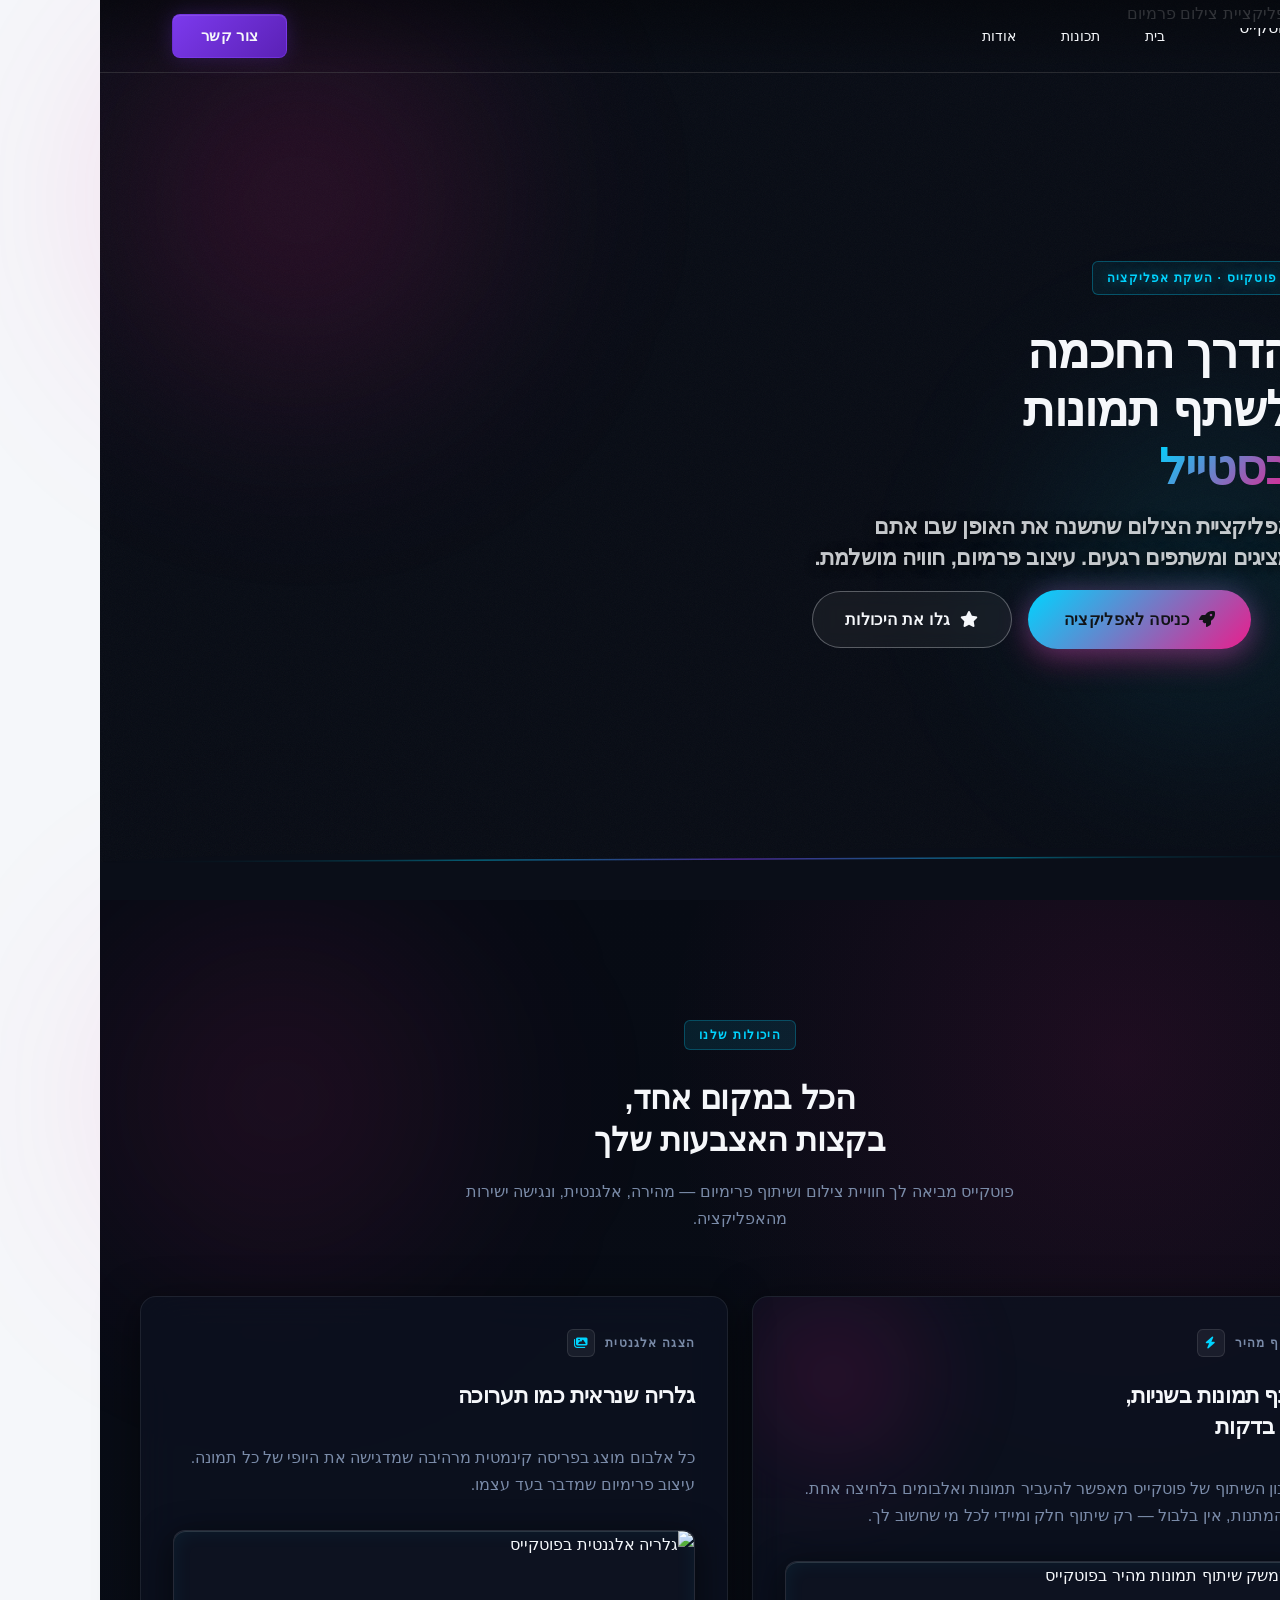
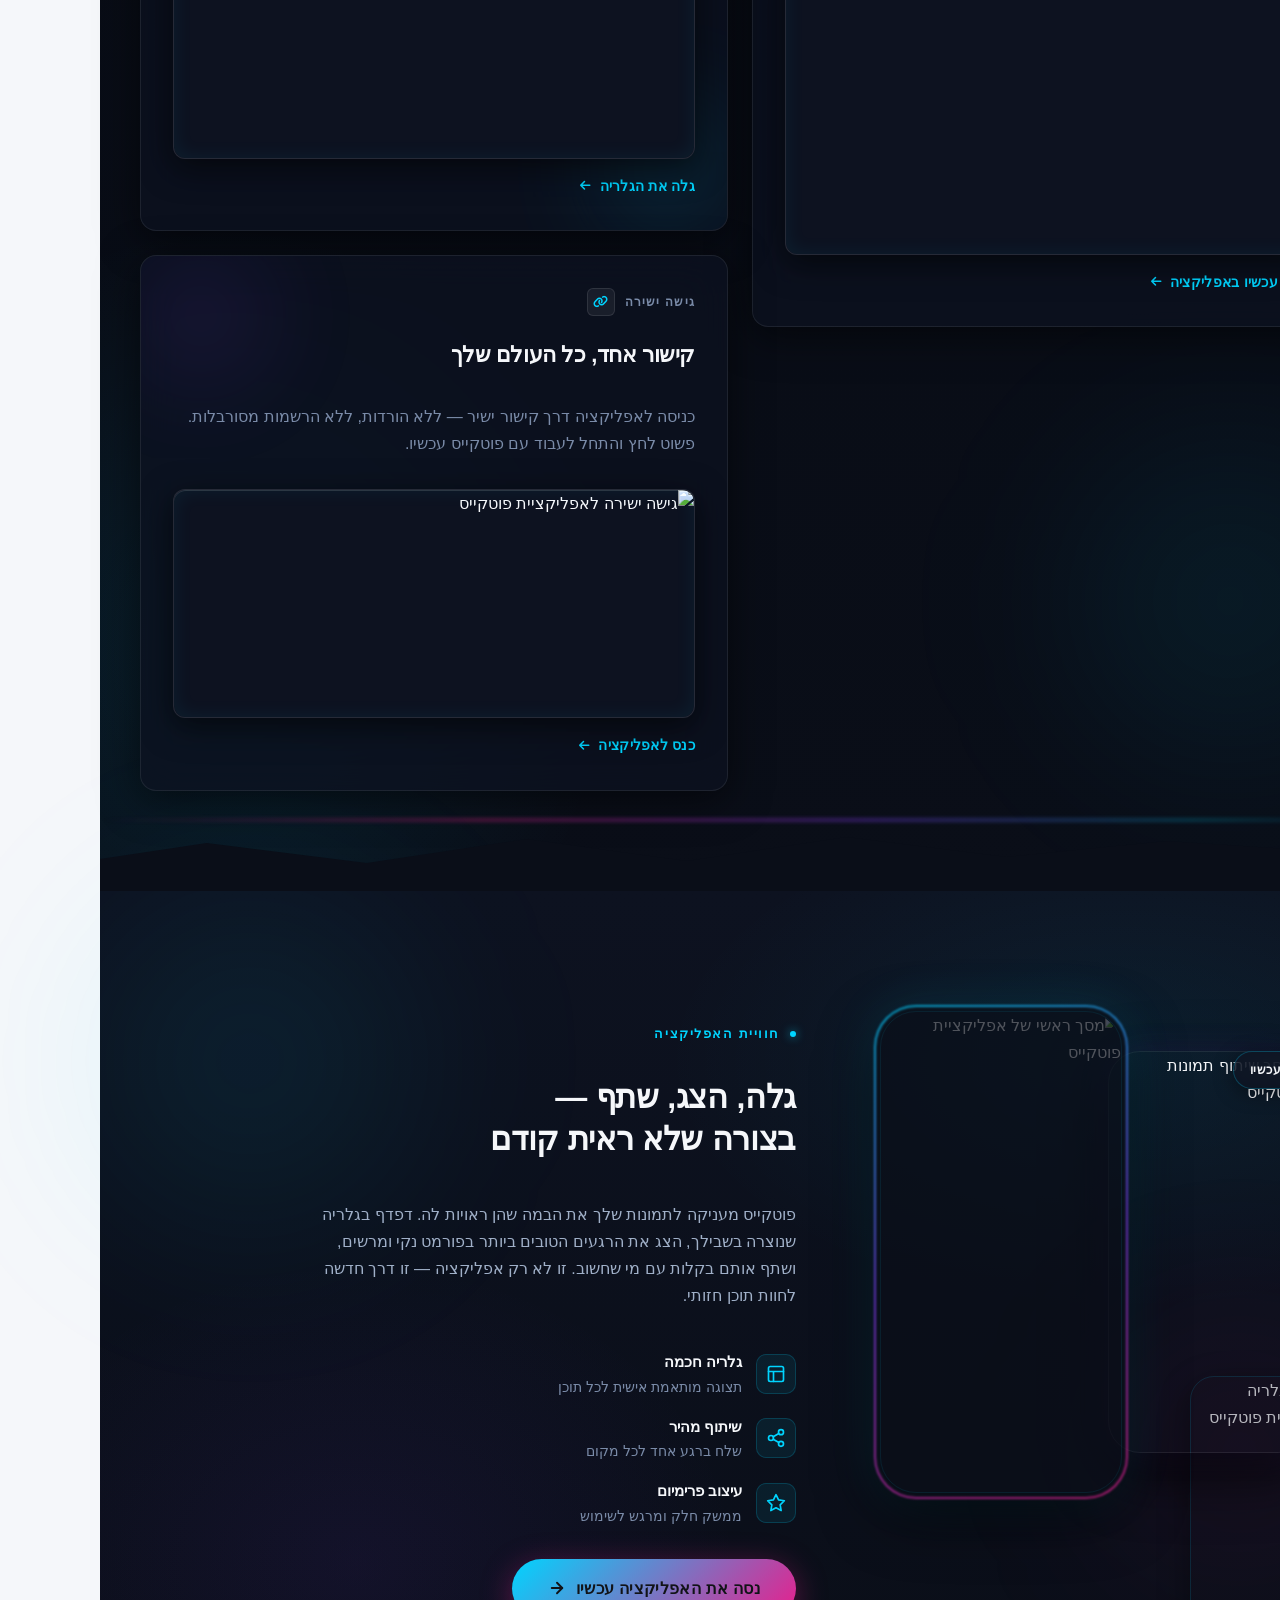
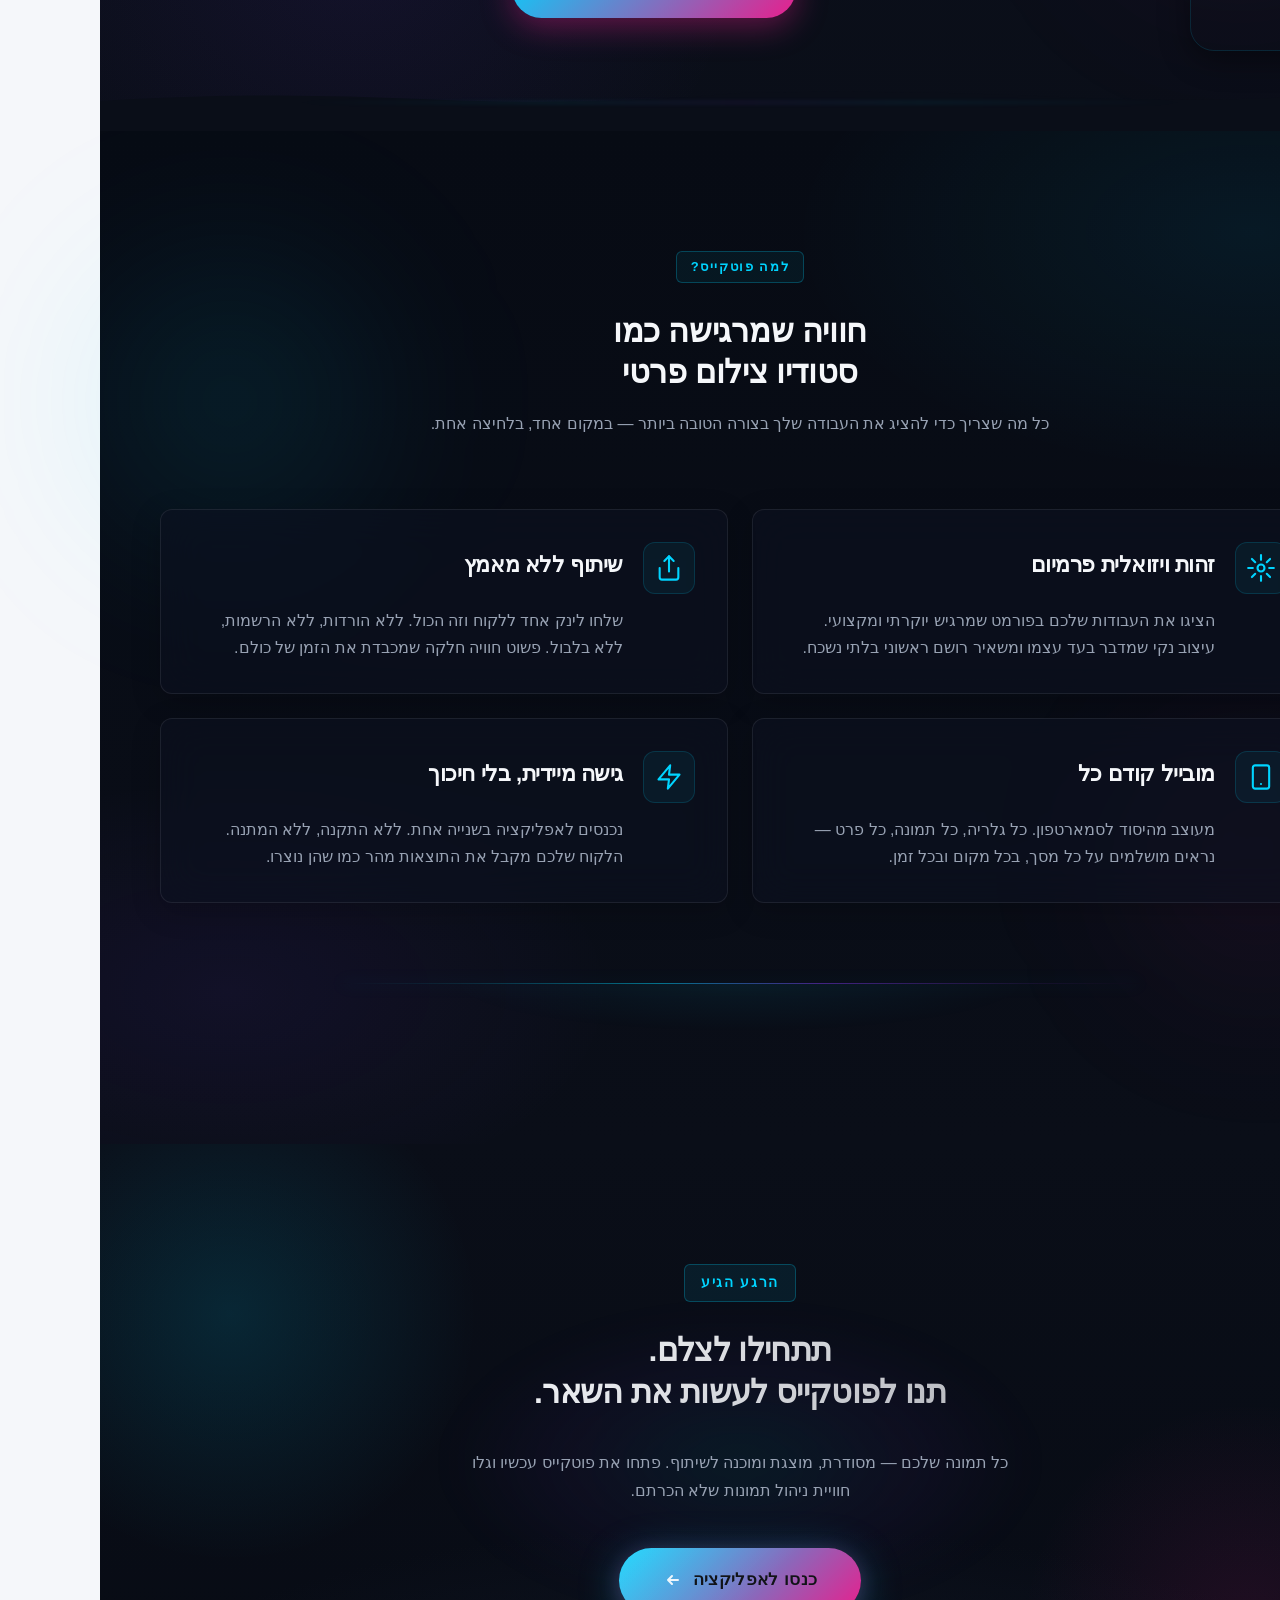
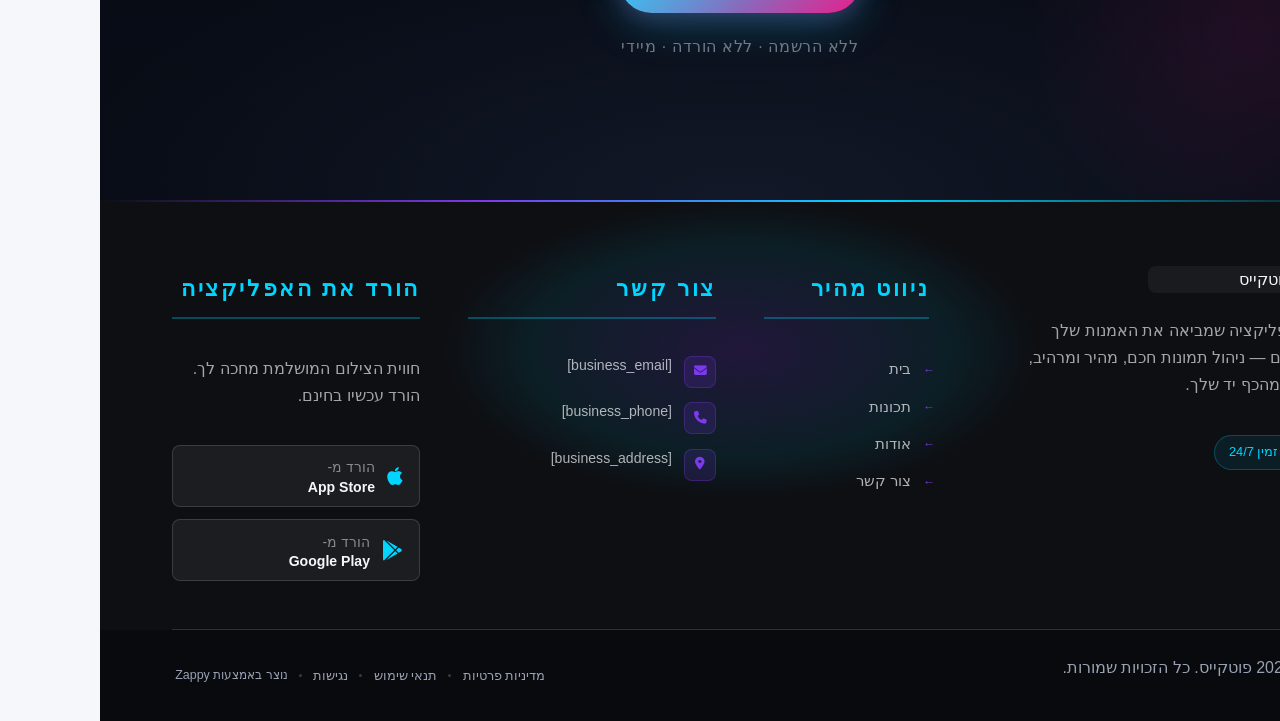
==== index.html @ 6f57d6d8 "Background sync: Progressive GitHub Sync" ====
<!DOCTYPE html>
<html lang="he" dir="rtl">
<head>
    <meta charset="UTF-8">
    <meta name="viewport" content="width=device-width, initial-scale=1.0">
    <meta name="robots" content="index, follow">
    <title>mobile application developer — פוטקייס</title>
    <meta name="description" content="פוטקייס מובילה את עולם פיתוח אפליקציות מובייל עם פתרונות חדשניים. שירותי פיתוח אפליקציות מקצועיים שיהפכו את החזון שלך למציאות דיגיטלית. נסה עכשיו!">
    <meta name="keywords" content="mobile application developer, פיתוח אפליקציות מובייל, שירותי פיתוח אפליקציות, אפליקציה חדשנית">
    
    <!-- Favicons -->
    <link rel="icon" type="image/x-icon" href="/assets/favicon.ico">
    <link rel="icon" type="image/png" sizes="16x16" href="/assets/favicon-16x16.png">
    <link rel="icon" type="image/png" sizes="32x32" href="/assets/favicon-32x32.png">
    <link rel="icon" type="image/png" sizes="48x48" href="/assets/favicon-48x48.png">
    <link rel="icon" type="image/png" sizes="192x192" href="/assets/favicon-192x192.png">
    <link rel="icon" type="image/png" sizes="512x512" href="/assets/favicon-512x512.png">
    <link rel="apple-touch-icon" href="/assets/apple-touch-icon.png">
    <!-- Zappy Analytics -->
<script>
(function() {
  'use strict';
  
  // Configuration
  var config = {
    websiteId: '604b4be8-721a-44f7-8a83-e5d442569fa3',
    apiUrl: 'https://api.zappy5.com/api/analytics/track',
    sessionDuration: 30 * 60 * 1000, // 30 minutes
    visitorDuration: 30 * 24 * 60 * 60 * 1000, // 30 days
    trackPageViews: true,
    trackClicks: true,
    trackFormSubmissions: true
  };
  
  // Generate or retrieve persistent visitor ID (30 days)
  function getVisitorId() {
    var visitorKey = 'zappy_visitor_' + config.websiteId;
    var visitor = null;
    
    try {
      visitor = localStorage.getItem(visitorKey);
      if (visitor) {
        var visitorData = JSON.parse(visitor);
        var now = Date.now();
        
        // Check if visitor ID is still valid (30 days)
        if (now - visitorData.created < config.visitorDuration) {
          // Update last seen timestamp
          visitorData.lastSeen = now;
          localStorage.setItem(visitorKey, JSON.stringify(visitorData));
          return visitorData.id;
        }
      }
    } catch (e) {
      console.warn('Zappy Analytics: LocalStorage not available');
    }
    
    // Generate new visitor ID
    var newVisitorId = 'zv_' + Date.now() + '_' + Math.random().toString(36).substr(2, 9);
    
    try {
      localStorage.setItem(visitorKey, JSON.stringify({
        id: newVisitorId,
        created: Date.now(),
        lastSeen: Date.now()
      }));
    } catch (e) {
      // Continue without local storage
    }
    
    return newVisitorId;
  }
  
  // Generate or retrieve session ID (30 minutes)
  function getSessionId() {
    var sessionKey = 'zappy_session_' + config.websiteId;
    var session = null;
    
    try {
      session = sessionStorage.getItem(sessionKey);
      if (session) {
        var sessionData = JSON.parse(session);
        var now = Date.now();
        
        // Check if session is still valid
        if (now - sessionData.timestamp < config.sessionDuration) {
          // Update timestamp
          sessionData.timestamp = now;
          sessionStorage.setItem(sessionKey, JSON.stringify(sessionData));
          return sessionData.id;
        }
      }
    } catch (e) {
      console.warn('Zappy Analytics: SessionStorage not available');
    }
    
    // Generate new session ID
    var newSessionId = 'zs_' + Date.now() + '_' + Math.random().toString(36).substr(2, 9);
    
    try {
      sessionStorage.setItem(sessionKey, JSON.stringify({
        id: newSessionId,
        timestamp: Date.now()
      }));
    } catch (e) {
      // Continue without session storage
    }
    
    return newSessionId;
  }
  
  var visitorId = getVisitorId();
  var sessionId = getSessionId();
  
  // Track an event
  function trackEvent(eventType, data) {
    data = data || {};
    
    var eventData = {
      website_id: config.websiteId,
      event_type: eventType,
      page_path: window.location.pathname,
      referrer: document.referrer || 'direct',
      visitor_id: visitorId,
      session_id: sessionId,
      metadata: data
    };
    
    // Use sendBeacon if available (better for page unload events)
    if (navigator.sendBeacon) {
      var blob = new Blob([JSON.stringify(eventData)], { type: 'application/json' });
      navigator.sendBeacon(config.apiUrl, blob);
    } else {
      // Fallback to fetch
      fetch(config.apiUrl, {
        method: 'POST',
        headers: {
          'Content-Type': 'application/json'
        },
        body: JSON.stringify(eventData),
        keepalive: true
      }).catch(function(error) {
        console.warn('Zappy Analytics: Failed to track event', error);
      });
    }
  }
  
  // Track page view
  if (config.trackPageViews) {
    trackEvent('pageview', {
      title: document.title,
      url: window.location.href
    });
  }
  
  // Track clicks on important elements
  if (config.trackClicks) {
    document.addEventListener('click', function(e) {
      var target = e.target;
      
      // Track button clicks (counted as actions)
      if (target.tagName === 'BUTTON' || target.closest('button')) {
        var button = target.tagName === 'BUTTON' ? target : target.closest('button');
        trackEvent('click', {
          element: 'button',
          text: button.textContent.trim().substring(0, 100),
          id: button.id || null,
          class: button.className || null
        });
      }
      
      // Track link clicks (navigation - not counted as actions)
      else if (target.tagName === 'A' || target.closest('a')) {
        var link = target.tagName === 'A' ? target : target.closest('a');
        trackEvent('navigation', {
          element: 'link',
          text: link.textContent.trim().substring(0, 100),
          href: link.href,
          external: link.hostname !== window.location.hostname
        });
      }
    }, true);
  }
  
  // Track form submissions
  if (config.trackFormSubmissions) {
    document.addEventListener('submit', function(e) {
      var form = e.target;
      
      trackEvent('form_submit', {
        form_id: form.id || null,
        form_name: form.name || null,
        form_action: form.action || null,
        form_method: form.method || 'GET'
      });
    }, true);
  }
  
  // Track time on page (send on page unload)
  var pageLoadTime = Date.now();
  
  window.addEventListener('beforeunload', function() {
    var timeOnPage = Math.floor((Date.now() - pageLoadTime) / 1000); // in seconds
    
    trackEvent('page_unload', {
      time_on_page: timeOnPage,
      page_path: window.location.pathname
    });
  });
  
  // Expose tracking function globally for custom events
  window.zappyAnalytics = {
    track: trackEvent,
    getVisitorId: function() { return visitorId; },
    getSessionId: function() { return sessionId; }
  };
  
})();
</script>
<!-- End Zappy Analytics -->
    <meta property="og:title" content="mobile application developer — פוטקייס">
    <meta property="og:description" content="פוטקייס מובילה את עולם פיתוח אפליקציות מובייל עם פתרונות חדשניים. שירותי פיתוח אפליקציות מקצועיים שיהפכו את החזון שלך למציאות דיגיטלית. נסה עכשיו!">
    <meta name="twitter:card" content="summary_large_image">
    <meta name="twitter:title" content="mobile application developer — פוטקייס">
    <meta name="twitter:description" content="פוטקייס מובילה את עולם פיתוח אפליקציות מובייל עם פתרונות חדשניים. שירותי פיתוח אפליקציות מקצועיים שיהפכו את החזון שלך למציאות דיגיטלית. נסה עכשיו!">
    <meta property="og:type" content="website">
  <meta property="og:locale" content="he_IL">
  
  
  
  
  
  <link rel="stylesheet" href="https://cdnjs.cloudflare.com/ajax/libs/font-awesome/6.4.0/css/all.min.css">
  <style>
    .skip-link { position: absolute; top: 0; left: 0; transform: translateY(-200%); padding: 12px 18px; background: var(--bg-dark, #1a1a1a); color: var(--text-light, #fff); font-weight: 600; border-radius: 0 0 8px 0; z-index: 10000; }
    .skip-link:focus { transform: none; outline: 2px solid var(--ring, #fff); outline-offset: 2px; }
    :focus-visible { outline: 2px solid var(--ring, currentColor); outline-offset: 3px; }
  </style>


  
    <!-- Favicons -->
    <link rel="icon" type="image/x-icon" href="/assets/favicon.ico">
    <link rel="icon" type="image/png" sizes="16x16" href="/assets/favicon-16x16.png">
    <link rel="icon" type="image/png" sizes="32x32" href="/assets/favicon-32x32.png">
    <link rel="icon" type="image/png" sizes="48x48" href="/assets/favicon-48x48.png">
    <link rel="icon" type="image/png" sizes="192x192" href="/assets/favicon-192x192.png">
    <link rel="icon" type="image/png" sizes="512x512" href="/assets/favicon-512x512.png">
    <link rel="apple-touch-icon" href="/assets/apple-touch-icon.png">
    <!-- Cookie Consent -->
    <link rel="stylesheet" href="https://cdn.jsdelivr.net/npm/vanilla-cookieconsent@3/dist/cookieconsent.css">
    <script src="https://cdn.jsdelivr.net/npm/vanilla-cookieconsent@3/dist/cookieconsent.umd.js"></script>
    <!-- Mickidum Accessibility Toolbar -->
    <script src="https://cdn.jsdelivr.net/gh/mickidum/acc_toolbar/acctoolbar/acctoolbar.min.js"></script>
    <link rel="stylesheet" href="/styles.css">

    <style id="zappy-dropdown-submenu-styles">
      /* ========== DESKTOP DROPDOWN SUBMENU STYLES ========== */
      /* Base styles for dropdown submenus - parent must be positioned */
      .nav-menu li:has(.sub-menu), nav li:has(.sub-menu), .navbar li:has(.sub-menu), #navMenu li:has(.sub-menu) { position: relative; }
      /* Submenu base - hidden by default */
      .nav-menu .sub-menu, nav .sub-menu, .navbar .sub-menu, #navMenu .sub-menu { display: block !important; position: absolute !important; top: 100%; left: 0; min-width: 220px; background: white; border-radius: 8px; box-shadow: 0 8px 25px rgba(0,0,0,0.15); padding: 8px 0; opacity: 0; visibility: hidden; transform: translateY(10px); transition: all 0.3s ease; z-index: 1000; list-style: none; pointer-events: none; }
      /* CRITICAL: Desktop hover styles to show dropdown */
      .nav-menu li:hover > .sub-menu, nav li:hover > .sub-menu, .navbar li:hover > .sub-menu, #navMenu li:hover > .sub-menu { opacity: 1 !important; visibility: visible !important; transform: translateY(0) !important; pointer-events: auto !important; }
      /* Submenu item styling */
      .sub-menu li { list-style: none; margin: 0; padding: 0; }
      .sub-menu a { display: block !important; padding: 10px 16px !important; color: var(--text-dark, #333) !important; font-weight: 500; text-decoration: none; white-space: nowrap; transition: background-color 0.2s; }
      .sub-menu .zappy-nav-child > a { padding-left: 28px !important; font-size: 0.9em !important; opacity: 0.85 !important; }
      [dir="rtl"] .sub-menu .zappy-nav-child > a, html[lang="he"] .sub-menu .zappy-nav-child > a, html[lang="ar"] .sub-menu .zappy-nav-child > a { padding-left: 10px !important; padding-right: 28px !important; }
      .sub-menu .zappy-nav-parent > a { font-weight: 600 !important; }
      .sub-menu a:hover { background-color: #f5f5f5; }
      /* RTL (Hebrew/Arabic) dropdown positioning */
      [dir="rtl"] .nav-menu .sub-menu, [dir="rtl"] nav .sub-menu, [dir="rtl"] .navbar .sub-menu, html[lang="he"] .nav-menu .sub-menu, html[lang="he"] nav .sub-menu, html[lang="he"] .navbar .sub-menu, html[lang="ar"] .nav-menu .sub-menu, html[lang="ar"] nav .sub-menu, html[lang="ar"] .navbar .sub-menu { left: auto !important; right: 0 !important; }
      /* Hide empty dropdown menus (exclude catalog sub-menus that use <a> children instead of <li>) */
      .sub-menu:empty, .sub-menu:not(:has(li:not(.zappy-hidden-menu-item))):not(:has(> a)), .sub-menu:not(:has(li)):not(:has(> a)) { display: none !important; opacity: 0 !important; visibility: hidden !important; pointer-events: none !important; }
      /* Desktop: show submenu on Menu Group hover */
      li:has(.menu-group-title):hover > .sub-menu { opacity: 1 !important; visibility: visible !important; transform: translateY(0) !important; pointer-events: auto !important; }
      /* Menu Group title styling */
      .nav-menu > li > .menu-group-title, #navMenu > li > .menu-group-title { display: inline-block; padding: 0.5rem 1rem; cursor: default; user-select: none; }
      
      /* ========== MOBILE SUBMENU STYLES ========== */
      @media (max-width: 768px) {
        .nav-menu .sub-menu, nav .sub-menu, .navbar .sub-menu, #navMenu .sub-menu { position: static !important; transform: none !important; box-shadow: none !important; background: transparent !important; max-height: 0; overflow: hidden; opacity: 0; visibility: hidden; transition: max-height 0.3s ease, opacity 0.3s ease; padding: 0 !important; border-radius: 0 !important; }
        .navbar .sub-menu.mobile-expanded, .nav-menu .sub-menu.mobile-expanded, #navMenu .sub-menu.mobile-expanded { max-height: none !important; overflow-y: visible !important; opacity: 1 !important; visibility: visible !important; padding: 8px 0 8px 16px !important; }
        [dir="rtl"] .sub-menu.mobile-expanded, html[lang="he"] .sub-menu.mobile-expanded { padding: 8px 16px 8px 0 !important; }
        /* Disable hover behavior on mobile */
        .nav-menu li:hover > .sub-menu, nav li:hover > .sub-menu, .navbar li:hover > .sub-menu, #navMenu li:hover > .sub-menu { opacity: 0; visibility: hidden; pointer-events: none; }
        .nav-menu li > .sub-menu.mobile-expanded, nav li > .sub-menu.mobile-expanded, .navbar li > .sub-menu.mobile-expanded, #navMenu li > .sub-menu.mobile-expanded { opacity: 1 !important; visibility: visible !important; pointer-events: auto !important; }
        .nav-menu li:has(.sub-menu), nav li:has(.sub-menu), .navbar li:has(.sub-menu), #navMenu li:has(.sub-menu) { display: flex !important; flex-wrap: wrap !important; align-items: center !important; position: relative !important; min-height: 44px !important; }
        .nav-menu li:has(.sub-menu) > a, nav li:has(.sub-menu) > a, .navbar li:has(.sub-menu) > a, #navMenu li:has(.sub-menu) > a { flex: 1 !important; min-width: 0 !important; }
        .nav-menu li:has(.sub-menu) > .menu-group-title, nav li:has(.sub-menu) > .menu-group-title, .navbar li:has(.sub-menu) > .menu-group-title, #navMenu li:has(.sub-menu) > .menu-group-title { flex: 1 !important; min-width: 0 !important; padding: 0 !important; line-height: inherit !important; }
        .nav-menu li:has(.sub-menu) > .sub-menu, nav li:has(.sub-menu) > .sub-menu, .navbar li:has(.sub-menu) > .sub-menu, #navMenu li:has(.sub-menu) > .sub-menu { flex-basis: 100% !important; width: 100% !important; }
        .nav-menu li:has(.sub-menu) > a [class*="chevron"], .nav-menu li:has(.sub-menu) > a [class*="arrow"], .nav-menu li:has(.sub-menu) > a .fa-chevron-down, .nav-menu li:has(.sub-menu) > a .fa-angle-down, nav li:has(.sub-menu) > a [class*="chevron"], nav li:has(.sub-menu) > a [class*="arrow"], #navMenu li:has(.sub-menu) > a [class*="chevron"], #navMenu li:has(.sub-menu) > a [class*="arrow"] { display: none !important; visibility: hidden !important; }
        .mobile-submenu-toggle { display: flex !important; align-items: center !important; justify-content: center !important; width: 44px !important; height: auto !important; background: transparent !important; border: none !important; cursor: pointer !important; color: var(--text-light) !important; position: static !important; flex-shrink: 0 !important; align-self: stretch !important; z-index: 2 !important; padding: 0 !important; margin: 0 !important; }
        .mobile-submenu-toggle::after { content: '' !important; width: 0 !important; height: 0 !important; border-left: 6px solid transparent !important; border-right: 6px solid transparent !important; border-top: 7px solid currentColor !important; transition: transform 0.3s ease !important; }
        .mobile-submenu-toggle.expanded::after { transform: rotate(180deg) !important; }
        .sub-menu a { padding: 10px 0 !important; display: block !important; color: var(--text-light) !important; white-space: normal !important; }
        .sub-menu .zappy-nav-child > a { padding-left: 28px !important; font-size: 0.9em !important; opacity: 0.85 !important; }
        [dir="rtl"] .sub-menu .zappy-nav-child > a, html[lang="he"] .sub-menu .zappy-nav-child > a, html[lang="ar"] .sub-menu .zappy-nav-child > a { padding-left: 0 !important; padding-right: 28px !important; }
        .sub-menu .zappy-nav-parent > a { font-weight: 600 !important; }
        .nav-menu.active, #navMenu.active { max-width: 100vw !important; overflow-x: hidden !important; box-sizing: border-box !important; }
        .navbar .sub-menu li a, nav.navbar .sub-menu li a, .zappy-products-dropdown .sub-menu a { color: var(--text-light) !important; }
      }
      @media (min-width: 769px) { .mobile-submenu-toggle { display: none !important; } }
    </style>

    <style id="zappy-widget-visibility">
      html[dir="rtl"] .whatsapp-float { right: 20px !important; left: auto !important; }
      html[dir="ltr"] .whatsapp-float, html:not([dir]) .whatsapp-float { left: 20px !important; right: auto !important; }
      html[dir="rtl"] #mic-access-tool-general-button, html[dir="rtl"] .mic-access-tool-general-button,
      html[dir="rtl"] #mic-init-access-tool .mic-access-tool-general-button,
      html[dir="rtl"] #mic-init-access-tool #mic-access-tool-general-button,
      html[dir="rtl"] ._access-icon { left: 20px !important; right: auto !important; }
      html[dir="ltr"] #mic-access-tool-general-button, html[dir="ltr"] .mic-access-tool-general-button,
      html[dir="ltr"] #mic-init-access-tool .mic-access-tool-general-button,
      html[dir="ltr"] #mic-init-access-tool #mic-access-tool-general-button,
      html[dir="ltr"] ._access-icon,
      html:not([dir]) #mic-access-tool-general-button, html:not([dir]) .mic-access-tool-general-button,
      html:not([dir]) #mic-init-access-tool .mic-access-tool-general-button,
      html:not([dir]) #mic-init-access-tool #mic-access-tool-general-button,
      html:not([dir]) ._access-icon { right: 20px !important; left: auto !important; }
      @media (max-width: 768px) { .whatsapp-float { display: flex !important; } }
      @media (min-width: 769px) { .whatsapp-float { display: flex !important; } }
      @media (max-width: 768px) {
        #mic-access-tool-general-button, .mic-access-tool-general-button,
        #mic-init-access-tool .mic-access-tool-general-button, #mic-init-access-tool #mic-access-tool-general-button,
        ._access-icon { display: flex !important; visibility: visible !important; opacity: 1 !important; pointer-events: auto !important; }
        #mic-access-tool-box.opened-mic-access-tool, .mic-access-tool-box.opened-mic-access-tool,
        #mic-init-access-tool #mic-access-tool-box.opened-mic-access-tool {
          visibility: visible !important; opacity: 1 !important; pointer-events: auto !important;
        }
      }
      @media (min-width: 769px) {
        #mic-access-tool-general-button, .mic-access-tool-general-button,
        #mic-init-access-tool .mic-access-tool-general-button, #mic-init-access-tool #mic-access-tool-general-button,
        ._access-icon { display: flex !important; visibility: visible !important; opacity: 1 !important; pointer-events: auto !important; }
        #mic-access-tool-box.opened-mic-access-tool, .mic-access-tool-box.opened-mic-access-tool,
        #mic-init-access-tool #mic-access-tool-box.opened-mic-access-tool {
          visibility: visible !important; opacity: 1 !important; pointer-events: auto !important;
        }
      }
    </style>
</head>
<body>
<a class="skip-link" href="#main">דלג לתוכן הראשי</a>
  <nav class="navbar" dir="rtl">
  <button class="mobile-toggle" id="mobileToggle" aria-label="Menu">
    <svg class="hamburger-icon" width="24" height="24" viewBox="0 0 24 24" fill="none">
      <path d="M3 12h18M3 6h18M3 18h18" stroke="currentColor" stroke-width="2" stroke-linecap="round"></path>
    </svg>
    <svg class="close-icon" width="24" height="24" viewBox="0 0 24 24" fill="none" style="display: none;">
      <path d="M18 6L6 18M6 6l12 12" stroke="currentColor" stroke-width="2" stroke-linecap="round"></path>
    </svg>
  </button>

  <button class="phone-header-btn" data-phone="" aria-label="Call">
    <svg width="20" height="20" viewBox="0 0 24 24" fill="currentColor">
      <path d="M22 16.92v3a2 2 0 0 1-2.18 2 19.79 19.79 0 0 1-8.63-3.07 19.5 19.5 0 0 1-6-6 19.79 19.79 0 0 1-3.07-8.67A2 2 0 0 1 4.11 2h3a2 2 0 0 1 2 1.72 12.84 12.84 0 0 0 .7 2.81 2 2 0 0 1-.45 2.11L8.09 9.91a16 16 0 0 0 6 6l1.27-1.27a2 2 0 0 1 2.11-.45 12.84 12.84 0 0 0 2.81.7A2 2 0 0 1 22 16.92z"></path>
    </svg>
  </button>

  <div class="nav-container">
    <div class="nav-right-group"><div class="nav-brand">
      <a href="/" class="logo-link"><img class="logo" src="/assets/site-----image-1.webp" alt="פוטקייס"></a>
    </div><ul class="nav-menu" id="navMenu"><li><a href="/">בית</a></li><li><a href="/features">תכונות</a></li><li><a href="/about">אודות</a></li></ul></div>

    

    <div class="nav-cta-container">
      <a href="/contact" class="nav-cta-btn">צור קשר</a>
    </div>
  </div>
</nav>
<script>

// Navbar Mobile Menu Toggle and Contrast Fix
(function() {
  // Use 'load' event instead of 'DOMContentLoaded' to ensure we run AFTER all other scripts
  window.addEventListener('load', function() {
    
    // FIX MOBILE BUTTON CONTRAST
    // Detect navbar background color and apply contrasting color to mobile buttons
    const navbar = document.querySelector('.navbar, nav, header');
    if (!navbar) {
      console.log('[Navbar] Navbar element not found');
      return;
    }
    
    // DECLARE VARIABLES EARLY to avoid Temporal Dead Zone errors
    // These are used in multiple places below
    let mobileToggle = document.getElementById('mobileToggle') ||
                       document.querySelector('.mobile-toggle') ||
                       document.querySelector('.hamburger') ||
                       document.querySelector('.hamburger-menu') ||
                       document.querySelector('.menu-toggle') ||
                       document.querySelector('.burger-menu') ||
                       document.querySelector('[aria-label="Menu"]') ||
                       document.querySelector('[aria-label="תפריט"]');
    
    const phoneBtn = document.querySelector('.phone-header-btn');
    
    const computedStyle = window.getComputedStyle(navbar);
    let bgColor = computedStyle.backgroundColor;
    
    console.log('[Navbar] Initial navbar background:', bgColor);
    
    // Check if background is transparent or rgba with 0 alpha
    const isTransparent = bgColor === 'transparent' || 
                         bgColor === 'rgba(0, 0, 0, 0)' ||
                         (bgColor.startsWith('rgba') && bgColor.includes(', 0)'));
    
    if (isTransparent) {
      // Check for background-image or gradient
      const bgImage = computedStyle.backgroundImage;
      if (bgImage && bgImage !== 'none') {
        console.log('[Navbar] Navbar has background image/gradient, using dark text');
        bgColor = 'rgb(240, 240, 240)'; // Assume light background
      } else {
        // Transparent navbar - check body background
        const bodyBg = window.getComputedStyle(document.body).backgroundColor;
        console.log('[Navbar] Navbar transparent, using body background:', bodyBg);
        bgColor = bodyBg;
      }
    }
    
    // Calculate luminance to determine if background is light or dark
    const rgb = bgColor.match(/\d+/g);
    if (rgb && rgb.length >= 3) {
      const r = parseInt(rgb[0]);
      const g = parseInt(rgb[1]);
      const b = parseInt(rgb[2]);
      const luminance = (0.299 * r + 0.587 * g + 0.114 * b) / 255;
      
      // Mobile button colors are set by Claude's AI-generated CSS (same as .nav-menu a)
      // No dynamic color overrides needed - colors come from the generated navbar CSS
      console.log('[Navbar] Mobile button colors preserved from Claude CSS (luminance:', luminance.toFixed(2) + ')');
      
      // FIX ICON SIZES - Ensure SVGs are properly sized and visible
      // INJECT CRITICAL CSS TO OVERRIDE ANY CONFLICTING RULES
      const criticalCSS = document.createElement('style');
      criticalCSS.id = 'zappy-mobile-nav-fix';
      const htmlLang = document.documentElement.lang || 'en';
      const htmlDir = document.documentElement.dir || 'ltr';
      // Check both dir attribute AND lang for RTL detection
      // dir="rtl" is the most reliable indicator
      const isRTL = htmlDir === 'rtl' || htmlLang === 'he' || htmlLang === 'ar';
      
      criticalCSS.textContent = `
        /* Hide mobile buttons on desktop, show only on mobile */
        @media (min-width: 769px) {
          .mobile-toggle,
          .phone-header-btn {
            display: none !important;
          }
        }
        
        /* Show and position mobile buttons correctly on mobile */
        @media (max-width: 768px) {
          .navbar,
          nav.navbar {
            min-height: 70px !important;
          }

          .mobile-toggle,
          .phone-header-btn {
            position: absolute !important;
            top: 0 !important;
            bottom: 0 !important;
            margin-top: auto !important;
            margin-bottom: auto !important;
            transform: none !important;
            z-index: 1001 !important;
            display: flex !important;
            align-items: center !important;
            justify-content: center !important;
            width: 36px !important;
            height: 36px !important;
            border-radius: 50% !important;
            border: none !important;
            cursor: pointer !important;
            padding: 6px !important;
            background: none !important;
            color: var(--nav-text, var(--text-light)) !important;
            touch-action: manipulation !important;
            -webkit-tap-highlight-color: transparent !important;
          }

          html[data-zappy-site-type="ecommerce"] .phone-header-btn,
          body[data-zappy-site-type="ecommerce"] .phone-header-btn,
          html[data-zappy-site-type="ecommerce"] header .phone-header-btn,
          html[data-zappy-site-type="ecommerce"] nav .phone-header-btn {
            display: none !important;
            visibility: hidden !important;
            width: 0 !important;
            height: 0 !important;
            min-width: 0 !important;
            overflow: hidden !important;
          }
          
          /* LTR positioning (default): hamburger LEFT, phone RIGHT */
          html:not([dir="rtl"]):not([lang="he"]):not([lang="ar"]) .mobile-toggle,
          html[dir="ltr"] .mobile-toggle {
            left: 12px !important;
            right: auto !important;
          }
          html:not([dir="rtl"]):not([lang="he"]):not([lang="ar"]) .phone-header-btn,
          html[dir="ltr"] .phone-header-btn {
            right: 12px !important;
            left: auto !important;
          }
          
          /* RTL positioning: hamburger RIGHT, phone LEFT */
          html[dir="rtl"] .mobile-toggle,
          html[lang="he"] .mobile-toggle,
          html[lang="ar"] .mobile-toggle {
            right: 12px !important;
            left: auto !important;
          }
          html[dir="rtl"] .phone-header-btn,
          html[lang="he"] .phone-header-btn,
          html[lang="ar"] .phone-header-btn {
            left: 12px !important;
            right: auto !important;
          }
          
          /* CRITICAL: Ensure nav-container has min-height on mobile */
          /* All children are positioned absolutely/fixed on mobile, so height:auto collapses to 0 */
          .nav-container {
            min-height: 70px !important;
            position: relative !important;
          }
          
          /* Ensure SVG icons are properly sized and inherit color */
          .mobile-toggle svg,
          .phone-header-btn svg {
            width: 24px !important;
            height: 24px !important;
            /* Don't force display - let JavaScript control hamburger/close toggle */
          }
          
          /* Reset nav-cta-container on mobile - remove desktop box-shadow/padding */
          /* that creates a visible ghost box when CTA button is hidden */
          .nav-cta-container {
            box-shadow: none !important;
            padding: 0 !important;
          }
          
          /* Hide nav-cta-container entirely on mobile when there's no lang-switcher */
          /* (only the CTA button is inside, and it's hidden on mobile) */
          .nav-cta-container:not(:has(.lang-switcher)) {
            display: none !important;
          }
          
          /* CRITICAL: Prevent hero image fade gradient from bleeding over headline text */
          /* The .image-fade-gradient has bottom: -30px (extends below parent) */
          /* On mobile stacked layout, this overlaps the h1 text below the image */
          .hero-image-column {
            overflow: hidden !important;
          }
          .image-fade-gradient {
            bottom: 0 !important;
          }
          
          /* Hide desktop language switcher on mobile - hamburger menu handles it */
          /* High specificity to override stored CSS */
          .lang-switcher,
          .nav-cta-container .lang-switcher,
          .nav-container .lang-switcher,
          .navbar .lang-switcher,
          .navbar .nav-cta-container .lang-switcher {
            display: none !important;
          }
        }
      `;
      
      // Remove existing fix if present and inject new one
      const existing = document.getElementById('zappy-mobile-nav-fix');
      if (existing) existing.remove();
      document.head.appendChild(criticalCSS);
      
      console.log('[Navbar] Critical CSS injected for mobile nav positioning');
      
      // ONLY apply inline positioning styles on mobile viewport
      // On desktop, the CSS handles hiding these buttons with display: none
      // Inline styles were breaking desktop layout by overriding CSS
      const isMobileViewport = window.innerWidth <= 768;
      
      if (mobileToggle) {
        // Icon sizing applies to all viewports for consistency
        const hamburgerIcon = mobileToggle.querySelector('.hamburger-icon');
        const closeIcon = mobileToggle.querySelector('.close-icon');
        
        if (hamburgerIcon) {
          hamburgerIcon.style.setProperty('width', '24px', 'important');
          hamburgerIcon.style.setProperty('height', '24px', 'important');
          hamburgerIcon.style.setProperty('display', 'block', 'important'); // Show hamburger by default
        }
        if (closeIcon) {
          closeIcon.style.setProperty('width', '24px', 'important');
          closeIcon.style.setProperty('height', '24px', 'important');
          closeIcon.style.setProperty('display', 'none', 'important'); // Hide close icon by default
        }
        
        // ONLY set positioning inline styles on mobile
        if (isMobileViewport) {
          mobileToggle.style.setProperty('position', 'absolute', 'important');
          mobileToggle.style.setProperty('top', '0', 'important');
          mobileToggle.style.setProperty('bottom', '0', 'important');
          mobileToggle.style.setProperty('margin-top', 'auto', 'important');
          mobileToggle.style.setProperty('margin-bottom', 'auto', 'important');
          mobileToggle.style.setProperty('transform', 'none', 'important');
          mobileToggle.style.setProperty('z-index', '1001', 'important');
          
          // Clear any inline left/right so CSS can take over based on html[dir]
          mobileToggle.style.removeProperty('left');
          mobileToggle.style.removeProperty('right');
          
          console.log('[Navbar] Mobile toggle positioning applied (mobile viewport)');
        } else {
          // On desktop, clear any positioning styles to let CSS handle it
          mobileToggle.style.removeProperty('position');
          mobileToggle.style.removeProperty('top');
          mobileToggle.style.removeProperty('transform');
          mobileToggle.style.removeProperty('z-index');
          mobileToggle.style.removeProperty('left');
          mobileToggle.style.removeProperty('right');
          console.log('[Navbar] Desktop viewport - cleared mobile toggle inline positioning');
        }
      }
      
      if (phoneBtn) {
        // Icon sizing applies to all viewports
        const phoneIcon = phoneBtn.querySelector('svg');
        if (phoneIcon) {
          phoneIcon.style.width = '24px';
          phoneIcon.style.height = '24px';
          phoneIcon.setAttribute('width', '24');
          phoneIcon.setAttribute('height', '24');
        }
        
        // ONLY set positioning inline styles on mobile
        if (isMobileViewport) {
          phoneBtn.style.setProperty('position', 'absolute', 'important');
          phoneBtn.style.setProperty('top', '0', 'important');
          phoneBtn.style.setProperty('bottom', '0', 'important');
          phoneBtn.style.setProperty('margin-top', 'auto', 'important');
          phoneBtn.style.setProperty('margin-bottom', 'auto', 'important');
          phoneBtn.style.setProperty('transform', 'none', 'important');
          phoneBtn.style.setProperty('z-index', '1001', 'important');
          
          // Clear any inline left/right so CSS can take over based on html[dir]
          phoneBtn.style.removeProperty('left');
          phoneBtn.style.removeProperty('right');
          
          console.log('[Navbar] Phone button positioning applied (mobile viewport)');
        } else {
          // On desktop, clear any positioning styles to let CSS handle it
          phoneBtn.style.removeProperty('position');
          phoneBtn.style.removeProperty('top');
          phoneBtn.style.removeProperty('transform');
          phoneBtn.style.removeProperty('z-index');
          phoneBtn.style.removeProperty('left');
          phoneBtn.style.removeProperty('right');
          console.log('[Navbar] Desktop viewport - cleared phone button inline positioning');
        }
      }
    } else {
      console.log('[Navbar] Could not parse background color:', bgColor);
    }
    
    // MOBILE MENU TOGGLE
    // Re-query in case DOM changed (mobileToggle already declared at top of function)
    mobileToggle = document.getElementById('mobileToggle') ||
                   document.querySelector('.mobile-toggle') ||
                   document.querySelector('.hamburger') ||
                   document.querySelector('.hamburger-menu') ||
                   document.querySelector('.menu-toggle') ||
                   document.querySelector('.burger-menu') ||
                   document.querySelector('[aria-label="Menu"]') ||
                   document.querySelector('[aria-label="תפריט"]');
    
    // EXPANDED SEARCH: Find nav menu by ID or class
    const navMenu = document.getElementById('navMenu') ||
                  document.querySelector('.nav-menu') ||
                  document.querySelector('.nav-links') ||
                  document.querySelector('nav ul:not(.submenu)');
    
    if (!mobileToggle || !navMenu) {
      console.log('[Navbar] Mobile toggle or menu not found:', { toggle: !!mobileToggle, menu: !!navMenu });
      return;
    }
    
    // Ensure navMenu has ID for CSS targeting
    if (!navMenu.id) {
      navMenu.id = 'navMenu';
    }
    
    console.log('[Navbar] Initializing mobile menu...');
    
    // Remove any existing event listeners by cloning the button
    const newToggle = mobileToggle.cloneNode(true);
    mobileToggle.parentNode.replaceChild(newToggle, mobileToggle);
    
    // Toggle menu handler (shared by click and touchend)
    function handleToggle(e) {
      e.preventDefault();
      e.stopPropagation();
      
      const hamburgerIcon = newToggle.querySelector('.hamburger-icon');
      const closeIcon = newToggle.querySelector('.close-icon');
      const isActive = navMenu.classList.contains('active');
      
      if (isActive) {
        // Close menu
        navMenu.classList.remove('active');
        if (hamburgerIcon) hamburgerIcon.style.setProperty('display', 'block', 'important');
        if (closeIcon) closeIcon.style.setProperty('display', 'none', 'important');
        document.body.style.overflow = '';
        console.log('[Navbar] Menu closed');
      } else {
        // Open menu
        navMenu.classList.add('active');
        if (hamburgerIcon) hamburgerIcon.style.setProperty('display', 'none', 'important');
        if (closeIcon) closeIcon.style.setProperty('display', 'block', 'important');
        document.body.style.overflow = 'hidden';
        console.log('[Navbar] Menu opened');
      }
    }
    
    // Use click for desktop/emulation and touchend as iOS Safari fallback.
    // Prevent double-fire with a timestamp guard.
    var lastToggleTime = 0;
    function guardedToggle(e) {
      var now = Date.now();
      if (now - lastToggleTime < 300) return;
      lastToggleTime = now;
      handleToggle(e);
    }
    
    newToggle.addEventListener('click', guardedToggle);
    newToggle.addEventListener('touchend', guardedToggle);
    
    // Close menu when clicking nav links (but NOT dropdown toggles)
    const navLinks = navMenu.querySelectorAll('a');
    navLinks.forEach(function(link) {
      link.addEventListener('click', function() {
        // Don't close if it's a dropdown child (unless it's a real navigation link)
        if (this.getAttribute('href') === '#') return;
        
        const hamburgerIcon = newToggle.querySelector('.hamburger-icon');
        const closeIcon = newToggle.querySelector('.close-icon');
        
        navMenu.classList.remove('active');
        if (hamburgerIcon) hamburgerIcon.style.setProperty('display', 'block', 'important');
        if (closeIcon) closeIcon.style.setProperty('display', 'none', 'important');
        document.body.style.overflow = '';
        console.log('[Navbar] Menu closed (link clicked)');
      });
    });
    
    // DROPDOWN MENU TOGGLE (for mobile and touch devices)
    var dropdownToggles = navMenu.querySelectorAll('.dropdown-toggle');
    dropdownToggles.forEach(function(toggle) {
      toggle.addEventListener('click', function(e) {
        e.preventDefault();
        e.stopPropagation();
        var parent = this.closest('.nav-dropdown');
        if (!parent) return;
        
        // Close other open dropdowns at the same level
        var siblings = parent.parentNode.querySelectorAll('.nav-dropdown.open');
        siblings.forEach(function(sib) {
          if (sib !== parent) sib.classList.remove('open');
        });
        
        parent.classList.toggle('open');
        console.log('[Navbar] Dropdown toggled:', parent.classList.contains('open') ? 'open' : 'closed');
      });
    });
    
    // Close dropdowns when clicking outside
    document.addEventListener('click', function(e) {
      if (!e.target.closest('.nav-dropdown')) {
        var openDropdowns = document.querySelectorAll('.nav-dropdown.open');
        openDropdowns.forEach(function(dd) { dd.classList.remove('open'); });
      }
    });
    
    console.log('[Navbar] Dropdown handlers initialized for ' + dropdownToggles.length + ' dropdowns');
    
    // Phone button functionality (phoneBtn already declared at top of function)
    if (phoneBtn) {
      phoneBtn.addEventListener('click', function() {
        // Get phone number from placeholder in page or use default
        const phoneLinks = document.querySelectorAll('a[href^="tel:"]');
        const phoneNumber = phoneLinks.length > 0 
          ? phoneLinks[0].getAttribute('href').replace('tel:', '')
          : '[business_phone]';
        
        window.location.href = 'tel:' + phoneNumber;
        console.log('[Navbar] Phone button clicked');
      });
    }
    
    console.log('[Navbar] Mobile menu initialized successfully');
    
    // WhatsApp button visibility is now controlled via CSS (siteSettings).
    // No JS-based desktop hiding — the button is visible on both mobile and desktop by default.
  });
})();

</script>
  
  <main id="main">
    <section data-band-index="0" class="index-hero-section" data-layout-spec="בית-hero" dir="rtl" data-hero-type="fullscreen-scrim">
  <!-- Background Image -->
  <div class="index-hero-bg">
    <img loading="eager" fetchpriority="high" data-hero-bg="true" data-placeholder="index-hero-image-1" data-context="Cinematic night photography scene for a premium mobile app launch. A dark atmospheric studio environment with dramatic lighting, glowing smartphone screens displaying beautiful photo galleries, neon cyan and violet light streaks reflecting on sleek surfaces, shallow depth of field, film grain texture, high-end editorial feel, deep shadows, bokeh light orbs in background, premium tech product photography atmosphere" width="1200" height="700" src="/assets/site-index-hero-image-1.webp" alt="פוטקייס - אפליקציית צילום פרמיום">
  </div>

  <!-- Scrim Overlay -->
  <div class="index-hero-scrim" aria-hidden="true"></div>

  <!-- Decorative Glow Orbs -->
  <div class="index-hero-orb index-hero-orb--pink" aria-hidden="true"></div>
  <div class="index-hero-orb index-hero-orb--cyan" aria-hidden="true"></div>

  <!-- Film Grain Texture -->
  <div class="index-hero-grain" aria-hidden="true"></div>

  <!-- Content Overlay -->
  <div class="index-hero-container">
    <div class="index-hero-content">
      <span class="index-hero-label">פוטקייס · השקת אפליקציה</span>
      <h1 class="index-hero-h1">הדרך החכמה<br>לשתף תמונות<br><span class="index-hero-gradient-text">בסטייל</span></h1>
      <h3 class="index-hero-subtitle">אפליקציית הצילום שתשנה את האופן שבו אתם מציגים ומשתפים רגעים. עיצוב פרמיום, חוויה מושלמת.</h3>
      <div class="index-hero-ctas">
        <a href="https://app.base44.com/apps/69f72c06f3842066f5db1404/editor/preview" target="_blank" rel="noopener noreferrer" class="index-hero-btn-primary">
          <i class="fa-solid fa-rocket" aria-hidden="true"></i>
          כניסה לאפליקציה
        </a>
        <a href="#features" class="index-hero-btn-secondary">
          <i class="fa-solid fa-star" aria-hidden="true"></i>
          גלו את היכולות
        </a>
      </div>
    </div>
  </div>

  <!-- Bottom Divider -->
  <div class="index-hero-divider-wrapper">
    <svg data-no-icon-edit="true" aria-hidden="true" viewBox="0 0 1200 90" preserveAspectRatio="none" xmlns="http://www.w3.org/2000/svg">
      <defs>
        <linearGradient id="heroGlowLine" x1="0%" y1="0%" x2="100%" y2="0%">
          <stop offset="0%" stop-color="transparent"></stop>
          <stop offset="30%" stop-color="#00D4FF" stop-opacity="0.6"></stop>
          <stop offset="50%" stop-color="#7C3AED" stop-opacity="0.8"></stop>
          <stop offset="70%" stop-color="#00D4FF" stop-opacity="0.6"></stop>
          <stop offset="100%" stop-color="transparent"></stop>
        </linearGradient>
      </defs>
      <path d="M0,90 L0,52 Q200,38 400,48 T700,40 Q900,34 1200,46 L1200,90 Z" fill="#0A0E18"></path>
      <line x1="0" y1="52" x2="1200" y2="46" stroke="url(#heroGlowLine)" stroke-width="1.5" opacity="0.7"></line>
    </svg>
  </div>
</section>

<section data-band-index="1" class="index-features-section" data-layout-spec="בית-features" dir="rtl">
  <!-- Ambient glow orbs -->
  <div class="ifs-orb ifs-orb-pink" aria-hidden="true"></div>
  <div class="ifs-orb ifs-orb-cyan" aria-hidden="true"></div>

  <!-- Intro block -->
  <div class="ifs-container">
    <div class="ifs-intro">
      <span class="ifs-eyebrow">היכולות שלנו</span>
      <h2 class="ifs-heading">הכל במקום אחד,<br>בקצות האצבעות שלך</h2>
      <p class="ifs-subheading">פוטקייס מביאה לך חוויית צילום ושיתוף פרימיום — מהירה, אלגנטית, ונגישה ישירות מהאפליקציה.</p>
    </div>

    <!-- Asymmetric feature grid -->
    <div class="ifs-grid">

      <!-- Large card (start side / right) -->
      <article class="ifs-card ifs-card-large">
        <div class="ifs-card-glow ifs-card-glow-pink" aria-hidden="true"></div>
        <div class="ifs-card-inner">
          <div class="ifs-label-row">
            <span class="ifs-label">שיתוף מהיר</span>
            <span class="ifs-label-icon"><i class="fa-solid fa-bolt"></i></span>
          </div>
          <h3 class="ifs-card-title">שתף תמונות בשניות,<br>לא בדקות</h3>
          <p class="ifs-card-desc">מנגנון השיתוף של פוטקייס מאפשר להעביר תמונות ואלבומים בלחיצה אחת. אין המתנות, אין בלבול — רק שיתוף חלק ומיידי לכל מי שחשוב לך.</p>
          <figure class="ifs-screenshot-frame">
            <div class="ifs-frame-glow" aria-hidden="true"></div>
            <img loading="lazy" decoding="async" data-placeholder="index-features-image-1" data-context="Dark premium mobile app UI screenshot showing fast photo sharing interface with glowing neon accents, cyan and magenta highlights, smooth dark glassmorphism panels, and a grid of beautiful shared photos on a deep graphite background" width="520" height="300" src="/assets/site-index-features-image-1.webp" alt="ממשק שיתוף תמונות מהיר בפוטקייס">
          </figure>
          <a href="https://app.base44.com/apps/69f72c06f3842066f5db1404/editor/preview" target="_blank" rel="noopener" class="ifs-cta-link">
            נסה עכשיו באפליקציה <i class="fa-solid fa-arrow-left"></i>
          </a>
        </div>
      </article>

      <!-- Stacked smaller cards (end side / left) -->
      <div class="ifs-stack">

        <!-- Small card 1 -->
        <article class="ifs-card ifs-card-small">
          <div class="ifs-card-glow ifs-card-glow-cyan" aria-hidden="true"></div>
          <div class="ifs-card-inner">
            <div class="ifs-label-row">
              <span class="ifs-label">הצגה אלגנטית</span>
              <span class="ifs-label-icon"><i class="fa-solid fa-images"></i></span>
            </div>
            <h3 class="ifs-card-title">גלריה שנראית כמו תערוכה</h3>
            <p class="ifs-card-desc">כל אלבום מוצג בפריסה קינמטית מרהיבה שמדגישה את היופי של כל תמונה. עיצוב פרימיום שמדבר בעד עצמו.</p>
            <figure class="ifs-screenshot-frame ifs-screenshot-sm">
              <div class="ifs-frame-glow" aria-hidden="true"></div>
              <img loading="lazy" decoding="async" data-placeholder="index-features-image-2" data-context="Elegant dark mobile app gallery screen showing a premium photo album layout with cinematic presentation, neon-framed image tiles on deep graphite background, violet and cyan glow accents, and luxurious spacing between photos" width="460" height="200" src="/assets/site-index-features-image-2.webp" alt="גלריה אלגנטית בפוטקייס">
            </figure>
            <a href="https://app.base44.com/apps/69f72c06f3842066f5db1404/editor/preview" target="_blank" rel="noopener" class="ifs-cta-link">
              גלה את הגלריה <i class="fa-solid fa-arrow-left"></i>
            </a>
          </div>
        </article>

        <!-- Small card 2 -->
        <article class="ifs-card ifs-card-small">
          <div class="ifs-card-glow ifs-card-glow-violet" aria-hidden="true"></div>
          <div class="ifs-card-inner">
            <div class="ifs-label-row">
              <span class="ifs-label">גישה ישירה</span>
              <span class="ifs-label-icon"><i class="fa-solid fa-link"></i></span>
            </div>
            <h3 class="ifs-card-title">קישור אחד, כל העולם שלך</h3>
            <p class="ifs-card-desc">כניסה לאפליקציה דרך קישור ישיר — ללא הורדות, ללא הרשמות מסורבלות. פשוט לחץ והתחל לעבוד עם פוטקייס עכשיו.</p>
            <figure class="ifs-screenshot-frame ifs-screenshot-sm">
              <div class="ifs-frame-glow" aria-hidden="true"></div>
              <img loading="lazy" decoding="async" data-placeholder="index-features-image-3" data-context="Dark premium mobile app onboarding screen showing simple direct link access with a glowing CTA button, neon cyan outline, clean minimal UI on deep dark background, and a single prominent entry point for the app" width="460" height="200" src="/assets/site-index-features-image-3.webp" alt="גישה ישירה לאפליקציית פוטקייס">
            </figure>
            <a href="https://app.base44.com/apps/69f72c06f3842066f5db1404/editor/preview" target="_blank" rel="noopener" class="ifs-cta-link">
              כנס לאפליקציה <i class="fa-solid fa-arrow-left"></i>
            </a>
          </div>
        </article>

      </div>
      <!-- /ifs-stack -->
    </div>
    <!-- /ifs-grid -->
  </div>
  <!-- /ifs-container -->

  <!-- Bottom divider: clipped panel edge with magenta-to-violet glow seam -->
  <div class="ifs-divider-wrapper">
    <div class="ifs-glow-seam" aria-hidden="true"></div>
    <svg data-no-icon-edit="true" aria-hidden="true" viewBox="0 0 1440 80" preserveAspectRatio="none" xmlns="http://www.w3.org/2000/svg">
      <path d="M0,80 L0,48 L120,32 L300,52 L480,28 L660,50 L840,26 L1020,46 L1200,30 L1440,44 L1440,80 Z" fill="#0A0E18"></path>
    </svg>
  </div>
</section>

<section data-band-index="2" class="index-showcase-section" data-layout-spec="בית-showcase" dir="rtl">
  <!-- Decorative orbs -->
  <div class="showcase-orb showcase-orb--cyan" aria-hidden="true"></div>
  <div class="showcase-orb showcase-orb--pink" aria-hidden="true"></div>

  <div class="showcase-container">
    <!-- Image Composition (START = Right in RTL) -->
    <div class="showcase-visual" aria-hidden="false">
      <!-- Peeking backplate tile (bottom-end corner) -->
      <div class="showcase-backplate">
        <img loading="lazy" decoding="async" data-placeholder="index-showcase-image-3" data-context="Fotcase mobile app screenshot showing a photo gallery grid view with darkened thumbnails and cyan neon edge glow, on a dark background, premium tech aesthetic" width="220" height="380" src="/assets/site-index-showcase-image-3.webp" alt="תצוגת גלריה באפליקציית פוטקייס" class="showcase-phone showcase-phone--back">
      </div>

      <!-- Secondary phone mockup -->
      <div class="showcase-phone-wrap showcase-phone-wrap--secondary">
        <div class="showcase-phone-frame">
          <img loading="lazy" decoding="async" data-placeholder="index-showcase-image-2" data-context="Fotcase app on a modern smartphone showing a photo sharing screen with elegant dark UI, neon cyan accent highlights, and a curated photo collection, realistic phone mockup on dark background" width="260" height="520" src="/assets/site-index-showcase-image-2.webp" alt="מסך שיתוף תמונות בפוטקייס" class="showcase-phone showcase-phone--secondary">
        </div>
      </div>

      <!-- Primary phone mockup -->
      <div class="showcase-phone-wrap showcase-phone-wrap--primary">
        <div class="showcase-phone-frame showcase-phone-frame--primary">
          <img loading="lazy" decoding="async" data-placeholder="index-showcase-image-1" data-context="Fotcase mobile app main screen showing a beautifully curated photo portfolio with darkened image thumbnails, cyan neon glow edges, elegant dark UI, presented on a premium smartphone mockup with glowing neon border frame, cinematic product photography style" width="300" height="600" src="/assets/site-index-showcase-image-1.webp" alt="מסך ראשי של אפליקציית פוטקייס" class="showcase-phone showcase-phone--primary">
        </div>
        <!-- Neon border glow on primary phone -->
        <div class="showcase-neon-border" aria-hidden="true"></div>
      </div>

      <!-- Floating glass badge -->
      <div class="showcase-badge" aria-hidden="true">
        <span class="showcase-badge-dot"></span>
        <span class="showcase-badge-text">חי עכשיו</span>
      </div>
    </div>

    <!-- Text Content (END = Left in RTL) -->
    <div class="showcase-content">
      <div class="showcase-eyebrow">
        <span class="showcase-eyebrow-dot"></span>
        <span>חוויית האפליקציה</span>
      </div>

      <h2 class="showcase-heading">גלה, הצג, שתף —<br>בצורה שלא ראית קודם</h2>

      <p class="showcase-body">פוטקייס מעניקה לתמונות שלך את הבמה שהן ראויות לה. דפדף בגלריה שנוצרה בשבילך, הצג את הרגעים הטובים ביותר בפורמט נקי ומרשים, ושתף אותם בקלות עם מי שחשוב. זו לא רק אפליקציה — זו דרך חדשה לחוות תוכן חזותי.</p>

      <div class="showcase-features">
        <div class="showcase-feature-item">
          <div class="showcase-feature-icon">
            <svg data-element-type="icon" data-icon-type="svg" width="20" height="20" viewBox="0 0 24 24" fill="none" stroke="currentColor" stroke-width="2" stroke-linecap="round" stroke-linejoin="round"><rect x="3" y="3" width="18" height="18" rx="2"></rect><path d="M3 9h18M9 21V9"></path></svg>
          </div>
          <div class="showcase-feature-text">
            <strong>גלריה חכמה</strong>
            <span>תצוגה מותאמת אישית לכל תוכן</span>
          </div>
        </div>
        <div class="showcase-feature-item">
          <div class="showcase-feature-icon">
            <svg data-element-type="icon" data-icon-type="svg" width="20" height="20" viewBox="0 0 24 24" fill="none" stroke="currentColor" stroke-width="2" stroke-linecap="round" stroke-linejoin="round"><circle cx="18" cy="5" r="3"></circle><circle cx="6" cy="12" r="3"></circle><circle cx="18" cy="19" r="3"></circle><line x1="8.59" y1="13.51" x2="15.42" y2="17.49"></line><line x1="15.41" y1="6.51" x2="8.59" y2="10.49"></line></svg>
          </div>
          <div class="showcase-feature-text">
            <strong>שיתוף מהיר</strong>
            <span>שלח ברגע אחד לכל מקום</span>
          </div>
        </div>
        <div class="showcase-feature-item">
          <div class="showcase-feature-icon">
            <svg data-element-type="icon" data-icon-type="svg" width="20" height="20" viewBox="0 0 24 24" fill="none" stroke="currentColor" stroke-width="2" stroke-linecap="round" stroke-linejoin="round"><polygon points="12 2 15.09 8.26 22 9.27 17 14.14 18.18 21.02 12 17.77 5.82 21.02 7 14.14 2 9.27 8.91 8.26 12 2"></polygon></svg>
          </div>
          <div class="showcase-feature-text">
            <strong>עיצוב פרימיום</strong>
            <span>ממשק חלק ומרגש לשימוש</span>
          </div>
        </div>
      </div>

      <div class="showcase-cta-wrap">
        <a href="https://app.base44.com/apps/69f72c06f3842066f5db1404/editor/preview" target="_blank" rel="noopener noreferrer" class="btn-primary showcase-cta">
          <span>נסה את האפליקציה עכשיו</span>
          <svg width="18" height="18" viewBox="0 0 24 24" fill="none" stroke="currentColor" stroke-width="2.5" stroke-linecap="round" stroke-linejoin="round" aria-hidden="true"><line x1="19" y1="12" x2="5" y2="12"></line><polyline points="12 5 5 12 12 19"></polyline></svg>
        </a>
      </div>
    </div>
  </div>

  <!-- Bottom luminous divider -->
  <div class="showcase-divider-wrapper">
    <div class="showcase-divider-glow" aria-hidden="true"></div>
    <svg data-no-icon-edit="true" aria-hidden="true" viewBox="0 0 1200 60" preserveAspectRatio="none" xmlns="http://www.w3.org/2000/svg">
      <path d="M0,60 L0,30 Q150,20 300,28 T600,22 Q750,18 900,26 T1200,20 L1200,60 Z" fill="#0A0E18"></path>
    </svg>
  </div>
</section>

<section data-band-index="3" class="index-benefits-section" data-layout-spec="בית-benefits" dir="rtl">
  <!-- Decorative neon orbs -->
  <div class="benefits-orb benefits-orb-cyan" aria-hidden="true"></div>
  <div class="benefits-orb benefits-orb-pink" aria-hidden="true"></div>

  <div class="benefits-container">
    <!-- Section Header -->
    <div class="benefits-header">
      <span class="benefits-label">למה פוטקייס?</span>
      <h2 class="benefits-title">חוויה שמרגישה כמו<br>סטודיו צילום פרטי</h2>
      <p class="benefits-subtitle">כל מה שצריך כדי להציג את העבודה שלך בצורה הטובה ביותר — במקום אחד, בלחיצה אחת.</p>
    </div>

    <!-- Benefits Grid -->
    <div class="benefits-grid">

      <!-- Benefit 1 -->
      <article class="benefit-card">
        <div class="benefit-icon-wrap">
          <svg data-element-type="icon" data-icon-type="svg" xmlns="http://www.w3.org/2000/svg" width="28" height="28" viewBox="0 0 24 24" fill="none" stroke="currentColor" stroke-width="1.8" stroke-linecap="round" stroke-linejoin="round" aria-hidden="true">
            <circle cx="12" cy="12" r="3"></circle>
            <path d="M12 1v4M12 19v4M4.22 4.22l2.83 2.83M16.95 16.95l2.83 2.83M1 12h4M19 12h4M4.22 19.78l2.83-2.83M16.95 7.05l2.83-2.83"></path>
          </svg>
        </div>
        <div class="benefit-content">
          <h3 class="benefit-title">זהות ויזואלית פרמיום</h3>
          <p class="benefit-desc">הציגו את העבודות שלכם בפורמט שמרגיש יוקרתי ומקצועי. עיצוב נקי שמדבר בעד עצמו ומשאיר רושם ראשוני בלתי נשכח.</p>
        </div>
      </article>

      <!-- Benefit 2 -->
      <article class="benefit-card">
        <div class="benefit-icon-wrap">
          <svg data-element-type="icon" data-icon-type="svg" xmlns="http://www.w3.org/2000/svg" width="28" height="28" viewBox="0 0 24 24" fill="none" stroke="currentColor" stroke-width="1.8" stroke-linecap="round" stroke-linejoin="round" aria-hidden="true">
            <path d="M4 12v8a2 2 0 0 0 2 2h12a2 2 0 0 0 2-2v-8"></path>
            <polyline points="16 6 12 2 8 6"></polyline>
            <line x1="12" y1="2" x2="12" y2="15"></line>
          </svg>
        </div>
        <div class="benefit-content">
          <h3 class="benefit-title">שיתוף ללא מאמץ</h3>
          <p class="benefit-desc">שלחו לינק אחד ללקוח וזה הכול. ללא הורדות, ללא הרשמות, ללא בלבול. פשוט חוויה חלקה שמכבדת את הזמן של כולם.</p>
        </div>
      </article>

      <!-- Benefit 3 -->
      <article class="benefit-card">
        <div class="benefit-icon-wrap">
          <svg data-element-type="icon" data-icon-type="svg" xmlns="http://www.w3.org/2000/svg" width="28" height="28" viewBox="0 0 24 24" fill="none" stroke="currentColor" stroke-width="1.8" stroke-linecap="round" stroke-linejoin="round" aria-hidden="true">
            <rect x="5" y="2" width="14" height="20" rx="2" ry="2"></rect>
            <line x1="12" y1="18" x2="12.01" y2="18"></line>
          </svg>
        </div>
        <div class="benefit-content">
          <h3 class="benefit-title">מובייל קודם כל</h3>
          <p class="benefit-desc">מעוצב מהיסוד לסמארטפון. כל גלריה, כל תמונה, כל פרט — נראים מושלמים על כל מסך, בכל מקום ובכל זמן.</p>
        </div>
      </article>

      <!-- Benefit 4 -->
      <article class="benefit-card">
        <div class="benefit-icon-wrap">
          <svg data-element-type="icon" data-icon-type="svg" xmlns="http://www.w3.org/2000/svg" width="28" height="28" viewBox="0 0 24 24" fill="none" stroke="currentColor" stroke-width="1.8" stroke-linecap="round" stroke-linejoin="round" aria-hidden="true">
            <polygon points="13 2 3 14 12 14 11 22 21 10 12 10 13 2"></polygon>
          </svg>
        </div>
        <div class="benefit-content">
          <h3 class="benefit-title">גישה מיידית, בלי חיכוך</h3>
          <p class="benefit-desc">נכנסים לאפליקציה בשנייה אחת. ללא התקנה, ללא המתנה. הלקוח שלכם מקבל את התוצאות מהר כמו שהן נוצרו.</p>
        </div>
      </article>

    </div>
    <!-- End Benefits Grid -->
  </div>

  <!-- Bottom Divider: glowing rule -->
  <div class="benefits-divider-wrap" aria-hidden="true">
    <div class="benefits-glow-line"></div>
    <div class="benefits-radial-fade"></div>
  </div>

</section>

<section data-band-index="4" class="index-cta-section" data-layout-spec="בית-cta" dir="rtl">
  <!-- Decorative glow orbs -->
  <div class="index-cta-glow-cyan" aria-hidden="true"></div>
  <div class="index-cta-glow-pink" aria-hidden="true"></div>
  <!-- Grain texture overlay -->
  <div class="index-cta-grain" aria-hidden="true"></div>

  <div class="index-cta-container">
    <!-- Halo behind text -->
    <div class="index-cta-halo" aria-hidden="true"></div>

    <div class="index-cta-content">
      <span class="index-cta-eyebrow">הרגע הגיע</span>
      <h2 class="index-cta-heading">תתחילו לצלם.<br>תנו לפוטקייס לעשות את השאר.</h2>
      <p class="index-cta-sub">כל תמונה שלכם — מסודרת, מוצגת ומוכנה לשיתוף. פתחו את פוטקייס עכשיו וגלו חוויית ניהול תמונות שלא הכרתם.</p>
      <a href="https://app.base44.com/apps/69f72c06f3842066f5db1404/editor/preview" target="_blank" rel="noopener noreferrer" class="index-cta-btn btn-primary">
        <span class="index-cta-btn-text">כנסו לאפליקציה</span>
        <svg class="index-cta-btn-icon" data-no-icon-edit="true" aria-hidden="true" width="20" height="20" viewBox="0 0 20 20" fill="none" xmlns="http://www.w3.org/2000/svg">
          <path d="M15 10L5 10M9 6L5 10L9 14" stroke="currentColor" stroke-width="2" stroke-linecap="round" stroke-linejoin="round"></path>
        </svg>
      </a>
      <p class="index-cta-note">ללא הרשמה · ללא הורדה · מיידי</p>
    </div>
  </div>
</section>
  </main>
  
  <footer class="site-footer" dir="rtl" aria-label="כותרת תחתונה של פוטקייס"><div class="footer-glow-bar"></div><div class="footer-container"><div class="footer-top"><div class="footer-col footer-col--brand"><a href="/" class="footer-logo-link"><img src="/assets/technology-mobile-app-logo.webp" alt="פוטקייס" class="logo"></a><p class="footer-tagline">האפליקציה שמביאה את האמנות שלך לחיים — ניהול תמונות חכם, מהיר ומרהיב, ישר מהכף יד שלך.</p><div class="footer-badge"><span class="badge-dot"></span>זמין 24/7</div><div class="footer-social"></div></div><div class="footer-col footer-col--links"><h3 class="footer-heading">ניווט מהיר</h3><ul class="footer-nav"><li><a href="/">בית</a></li><li><a href="/features">תכונות</a></li><li><a href="/about">אודות</a></li><li><a href="/contact">צור קשר</a></li></ul></div><div class="footer-col footer-col--contact"><h3 class="footer-heading">צור קשר</h3><ul class="footer-contact"><li><span class="contact-icon"><i class="fas fa-envelope"></i></span><span class="contact-text"><a href="mailto:[business_email]">[business_email]</a></span></li><li><span class="contact-icon"><i class="fas fa-phone"></i></span><span class="contact-text"><a href="tel:[business_phone]">[business_phone]</a></span></li><li><a href="/"><span class="contact-icon"><i class="fas fa-map-marker-alt"></i></span><span class="contact-text">[business_address]</span></a></li></ul></div><div class="footer-col footer-col--app"><h3 class="footer-heading">הורד את האפליקציה</h3><p class="footer-app-text">חווית הצילום המושלמת מחכה לך. הורד עכשיו בחינם.</p><div class="footer-app-badges"><a href="#" class="app-store-btn" aria-label="הורד מ-App Store"><i class="fab fa-apple"></i><span><small>הורד מ-</small>App Store</span></a><a href="#" class="app-store-btn" aria-label="הורד מ-Google Play"><i class="fab fa-google-play"></i><span><small>הורד מ-</small>Google Play</span></a></div></div></div></div><div class="footer-bottom-wrapper"><div class="footer-container"><div class="footer-bottom"><p class="footer-copy">© 2026 פוטקייס. כל הזכויות שמורות.</p><div class="footer-legal"><a href="/privacy">מדיניות פרטיות</a><span class="legal-sep"></span><a href="/terms">תנאי שימוש</a><span class="legal-sep"></span><a href="/accessibility">נגישות</a><span class="legal-sep"></span><a href="https://zappy5.com" target="_blank" class="zappy-attribution">נוצר באמצעות Zappy</a></div></div></div></div></footer>
  
  <a href="https://wa.me/[whatsapp_handle]" class="whatsapp-float" aria-label="WhatsApp">
    <i class="fab fa-whatsapp"></i>
  </a>
  
  <div data-integration="accessibility:toolbar"></div>

    <script src="/script.js"></script>

    <script id="zappy-mobile-submenu-script">
    (function() {
      function initMobileSubmenuToggles() {
        if (window.innerWidth > 768) {
          document.querySelectorAll('.mobile-submenu-toggle').forEach(function(btn) { btn.remove(); });
          document.querySelectorAll('.sub-menu.mobile-expanded').forEach(function(menu) { menu.classList.remove('mobile-expanded'); });
          return;
        }
        var items = document.querySelectorAll('.nav-menu li:has(.sub-menu), nav li:has(.sub-menu), .navbar li:has(.sub-menu), #navMenu li:has(.sub-menu)');
        items.forEach(function(li) {
          if (li.querySelector('.mobile-submenu-toggle')) return;
          var submenu = li.querySelector('.sub-menu');
          var parentLink = li.querySelector(':scope > a');
          if (!submenu || !parentLink) return;
          var toggleBtn = document.createElement('button');
          toggleBtn.className = 'mobile-submenu-toggle';
          toggleBtn.setAttribute('aria-label', 'Toggle submenu');
          toggleBtn.setAttribute('type', 'button');
          parentLink.insertAdjacentElement('afterend', toggleBtn);
          toggleBtn.addEventListener('click', function(e) {
            e.preventDefault(); e.stopPropagation();
            document.querySelectorAll('.sub-menu.mobile-expanded').forEach(function(menu) {
              if (menu !== submenu) { menu.classList.remove('mobile-expanded'); var t = menu.parentElement.querySelector('.mobile-submenu-toggle'); if(t) t.classList.remove('expanded'); }
            });
            submenu.classList.toggle('mobile-expanded');
            toggleBtn.classList.toggle('expanded');
          });
        });
      }
      if (document.readyState === 'loading') { document.addEventListener('DOMContentLoaded', initMobileSubmenuToggles); }
      else { initMobileSubmenuToggles(); }
      var resizeTimer; window.addEventListener('resize', function() { clearTimeout(resizeTimer); resizeTimer = setTimeout(initMobileSubmenuToggles, 250); });
      // Re-initialize when mobile menu becomes visible (MutationObserver)
      var observer = new MutationObserver(function(mutations) {
        mutations.forEach(function(mutation) {
          if (mutation.type === 'attributes') {
            var target = mutation.target;
            if (target.classList && (target.classList.contains('active') || target.classList.contains('open'))) {
              setTimeout(initMobileSubmenuToggles, 100);
            }
          }
        });
      });
      setTimeout(function() {
        document.querySelectorAll('.mobile-menu, .nav-menu, #navMenu, nav').forEach(function(menu) {
          observer.observe(menu, { attributes: true, attributeFilter: ['class', 'style'] });
        });
      }, 500);
    })();
    </script>

    <script id="zappy-navbar-scroll-effect">
    (function(){
      var nb=document.querySelector('nav.navbar,.navbar:not(.zappy-catalog-menu)');
      var cm=document.querySelector('.zappy-catalog-menu,#zappy-catalog-menu');
      if(!nb)return;
      var fb='rgba(245,247,250,0.85)';
      var th=60;
      var rs=getComputedStyle(document.documentElement);
      var td=rs.getPropertyValue('--text-dark').trim()||'#1a1a1a';
      var tl=rs.getPropertyValue('--text-light').trim()||'#ffffff';
      var st=true?td:tl;
      nb.style.transition='background 0.3s ease,backdrop-filter 0.3s ease,-webkit-backdrop-filter 0.3s ease,box-shadow 0.3s ease';
      if(cm)cm.style.transition='background 0.3s ease,backdrop-filter 0.3s ease,-webkit-backdrop-filter 0.3s ease';
      var neSel='a,.navbar-brand,.navbar-brand a,.dropdown-toggle,.mobile-toggle,.phone-header-btn,.mobile-hamburger-btn,.mobile-close-btn,.mobile-submenu-toggle,.nav-link';
      var skipCls=['cart-link','login-link','nav-search-toggle','search-toggle'];
      function sTC(c,clr){var els=c.querySelectorAll(neSel);for(var i=0;i<els.length;i++){var sk=false;if(els[i].closest('.sub-menu')||els[i].closest('.dropdown-menu')){sk=true;}for(var j=0;j<skipCls.length;j++){if(els[i].classList.contains(skipCls[j])){sk=true;break;}}if(!sk)els[i].style.setProperty('color',clr,'important');}}
      function cTC(c){var els=c.querySelectorAll(neSel);for(var i=0;i<els.length;i++){if(els[i].closest('.sub-menu')||els[i].closest('.dropdown-menu'))continue;els[i].style.removeProperty('color');}}
      function applyScrolled(){
        nb.classList.add('scrolled');
        if(window.innerWidth>768){
          nb.style.setProperty('--frosted-text',st);
          nb.style.setProperty('background-image','none','important');
          nb.style.setProperty('background-color',fb,'important');
          nb.style.backdropFilter='blur(12px)';nb.style.webkitBackdropFilter='blur(12px)';nb.style.boxShadow='0 2px 16px rgba(0,0,0,0.12)';
          sTC(nb,st);
        }
        if(cm){cm.classList.add('scrolled');if(window.innerWidth>768){cm.style.setProperty('background',fb,'important');cm.style.setProperty('backdrop-filter','blur(12px)','important');cm.style.setProperty('-webkit-backdrop-filter','blur(12px)','important');sTC(cm,st);}}
      }
      function onS(){
        if(window._zappyNavNoDarkHero) return;
        if(window.innerWidth<=768){nb.classList.remove('scrolled');cTC(nb);if(cm){cm.classList.remove('scrolled');cTC(cm);}return;}
        var y=window.scrollY||window.pageYOffset;
        if(y>th){
          nb.classList.add('scrolled');nb.style.setProperty('background-color',fb,'important');nb.style.setProperty('background-image','none','important');
          nb.style.setProperty('--frosted-text',st);nb.style.backdropFilter='blur(12px)';nb.style.webkitBackdropFilter='blur(12px)';nb.style.boxShadow='0 2px 16px rgba(0,0,0,0.12)';
          sTC(nb,st);
          if(cm){cm.classList.add('scrolled');cm.style.setProperty('background',fb,'important');cm.style.setProperty('backdrop-filter','blur(12px)','important');cm.style.setProperty('-webkit-backdrop-filter','blur(12px)','important');sTC(cm,st);}
        }else{
          nb.classList.remove('scrolled');nb.style.setProperty('background-color','transparent','important');nb.style.removeProperty('background-image');
          nb.style.removeProperty('--frosted-text');nb.style.backdropFilter='none';nb.style.webkitBackdropFilter='none';nb.style.boxShadow='none';
          cTC(nb);
          if(cm){cm.classList.remove('scrolled');cm.style.setProperty('background','transparent','important');cm.style.setProperty('backdrop-filter','none','important');cm.style.setProperty('-webkit-backdrop-filter','none','important');cTC(cm);}
        }
      }
      function sLum(rv,gv,bv){rv/=255;gv/=255;bv/=255;rv=rv<=0.03928?rv/12.92:Math.pow((rv+0.055)/1.055,2.4);gv=gv<=0.03928?gv/12.92:Math.pow((gv+0.055)/1.055,2.4);bv=bv<=0.03928?bv/12.92:Math.pow((bv+0.055)/1.055,2.4);return 0.2126*rv+0.7152*gv+0.0722*bv;}
      window.addEventListener('scroll',onS,{passive:true});
      window.addEventListener('resize',onS,{passive:true});
      onS();
      var heroEl=document.querySelector('section[class*="hero"],[data-hero-type],main>section:first-child');
      var hasDH=false;
      if(heroEl){var hCs=getComputedStyle(heroEl);var hBI=hCs.backgroundImage;if(hBI&&hBI!=='none'){if(hBI.indexOf('url(')!==-1){var hM2=hCs.backgroundColor.match(/\d+/g);if(hM2&&hM2.length>=3){hasDH=sLum(parseInt(hM2[0]),parseInt(hM2[1]),parseInt(hM2[2]))<0.4;}else{hasDH=true;}}else if(hBI.indexOf('gradient')!==-1){var cM=hBI.match(/rgba?\(\s*(\d+)\s*,\s*(\d+)\s*,\s*(\d+)/g);if(cM&&cM.length>0){var tLm=0;for(var ci=0;ci<cM.length;ci++){var pts=cM[ci].match(/\d+/g);tLm+=sLum(parseInt(pts[0]),parseInt(pts[1]),parseInt(pts[2]));}hasDH=(tLm/cM.length)<0.4;}else{hasDH=true;}}else{hasDH=true;}}else{var hM=hCs.backgroundColor.match(/\d+/g);if(hM&&hM.length>=3){hasDH=sLum(parseInt(hM[0]),parseInt(hM[1]),parseInt(hM[2]))<0.4;}}}
      if(!hasDH){window.removeEventListener('scroll',onS);window.removeEventListener('resize',onS);applyScrolled();window._zappyNavNoDarkHero=true;}
    })();
    </script>
</body>
</html>
---- styles.css ----
/* Self-hosted fonts (Inter + Rubik for multi-language support) */

/* Inter font (English / LTR languages) */
@font-face {
  font-family: 'Inter';
  font-style: normal;
  font-weight: 400;
  font-display: swap;
  src: url('assets/fonts/Inter-Regular.woff2') format('woff2');
}

@font-face {
  font-family: 'Inter';
  font-style: normal;
  font-weight: 500;
  font-display: swap;
  src: url('assets/fonts/Inter-Medium.woff2') format('woff2');
}

@font-face {
  font-family: 'Inter';
  font-style: normal;
  font-weight: 600;
  font-display: swap;
  src: url('assets/fonts/Inter-SemiBold.woff2') format('woff2');
}

@font-face {
  font-family: 'Inter';
  font-style: normal;
  font-weight: 700;
  font-display: swap;
  src: url('assets/fonts/Inter-Bold.woff2') format('woff2');
}

/* Rubik font (Hebrew / RTL languages) */
@font-face {
  font-family: 'Rubik';
  font-style: normal;
  font-weight: 400;
  font-display: swap;
  src: url('assets/fonts/Rubik-Regular.woff2') format('woff2');
}

@font-face {
  font-family: 'Rubik';
  font-style: normal;
  font-weight: 500;
  font-display: swap;
  src: url('assets/fonts/Rubik-Medium.woff2') format('woff2');
}

@font-face {
  font-family: 'Rubik';
  font-style: normal;
  font-weight: 600;
  font-display: swap;
  src: url('assets/fonts/Rubik-SemiBold.woff2') format('woff2');
}

@font-face {
  font-family: 'Rubik';
  font-style: normal;
  font-weight: 700;
  font-display: swap;
  src: url('assets/fonts/Rubik-Bold.woff2') format('woff2');
}
@import url('https://fonts.googleapis.com/css2?family=Space+Grotesk:wght@400;500;600;700&family=Heebo:wght@400;500;600;700&display=swap');

:root {
  --primary: #111317;
  --secondary: #7C3AED;
  --accent: #00D4FF;
  --bg-light: #F5F7FA;
  --bg-dark: #111317;
  --text-dark: #111317;
  --text-light: #F5F7FA;
  --text-muted: #98A2B3;
  --border-light: rgba(17,19,23,0.10);
  --border-dark: rgba(245,247,250,0.14);
  --nav-bg: transparent;
  --nav-text: #F5F7FA;
  --nav-text-hover: #00D4FF;

  --radius-sm: 6px;
  --radius-card: 12px;
  --radius-btn: 8px;
  --radius-img: 12px;
  --radius-badge: 6px;
  --radius-input: 8px;

  --shadow-subtle: 0 2px 12px rgba(0,0,0,0.12);
  --shadow-card: 0 8px 30px rgba(0,0,0,0.2);
  --shadow-elevated: 0 8px 30px rgba(0,0,0,0.2);
  --shadow-btn-hover: 0 8px 30px rgba(0,0,0,0.2);

  --spacing-section: 120px;
  --spacing-section-mobile: 64px;
  --spacing-card-padding: 32px;
  --spacing-card-gap: 24px;
  --spacing-element-gap: 16px;

  --transition-default: all 0.25s cubic-bezier(0.4, 0, 0.2, 1);
  --transition-hover: all 0.3s cubic-bezier(0.4, 0, 0.2, 1);

  --gradient-primary: linear-gradient(135deg, #E91E8C 0%, #B44FE8 100%);
  --gradient-gold-shine: linear-gradient(90deg, #00D4FF 0%, #E91E8C 50%, #B44FE8 100%);
  --gradient-secondary: linear-gradient(135deg, #00D4FF 0%, #0090CC 100%);
  --gradient-gold-accent: linear-gradient(135deg, #FF2D8A 0%, #7B2FE8 100%);
  --gradient-dark-section: linear-gradient(180deg, #070B14 0%, #0D1220 100%);
  --gradient-overlay-dark: linear-gradient(180deg, rgba(7,11,20,0) 0%, rgba(7,11,20,0.95) 100%);
  --gradient-light-section: linear-gradient(180deg, #0D1220 0%, #131929 100%);
  --gradient-overlay-light: linear-gradient(135deg, rgba(233,30,140,0.15) 0%, rgba(0,212,255,0.15) 100%);
}

*,
*::before,
*::after {
  box-sizing: border-box;
  margin: 0;
  padding: 0;
}

html {
  font-size: 16px !important;
  scroll-behavior: smooth;
  -webkit-text-size-adjust: 100%;
  direction: rtl;
}

body {
  font-size: 16px !important;
  line-height: 1.7 !important;
  font-family: 'Rubik', sans-serif;
  color: var(--text-dark);
  background-color: var(--bg-light);
  -webkit-font-smoothing: antialiased;
  -moz-osx-font-smoothing: grayscale;
  text-rendering: optimizeLegibility;
  overflow-x: clip;
}

img,
picture,
video,
canvas,
svg {
  display: block;
  max-width: 100%;
}

input,
button,
textarea,
select {
  font: inherit;
}

ul,
ol {
  list-style: none;
}

table {
  border-collapse: collapse;
  border-spacing: 0;
}

h1,
h2,
h3,
h4,
h5,
h6 {
  font-family: 'Rubik', sans-serif;
  font-weight: 700;
  color: inherit;
  letter-spacing: -0.02em;
}

h1 {
  font-size: 48px !important;
  font-weight: 700 !important;
  line-height: 1.2 !important;
  margin-bottom: 1rem !important;
  margin-top: 0.5rem !important;
}

h2 {
  font-size: 32px !important;
  font-weight: 600 !important;
  line-height: 1.3 !important;
  margin-bottom: 1rem !important;
  margin-top: 0.5rem !important;
}

h3 {
  font-size: 22px !important;
  font-weight: 600 !important;
  line-height: 1.4 !important;
  margin-bottom: 1rem !important;
  margin-top: 0.5rem !important;
}

h4 {
  font-size: 18px !important;
  font-weight: 600 !important;
  line-height: 1.4 !important;
  margin-bottom: 0.75rem !important;
  margin-top: 0.5rem !important;
}

h5 {
  font-size: 16px !important;
  font-weight: 600 !important;
  line-height: 1.5 !important;
  margin-bottom: 0.75rem !important;
  margin-top: 0.5rem !important;
}

h6 {
  font-size: 14px !important;
  font-weight: 600 !important;
  line-height: 1.5 !important;
  margin-bottom: 0.75rem !important;
  margin-top: 0.5rem !important;
}

p {
  font-size: 16px !important;
  font-weight: 400 !important;
  line-height: 1.7 !important;
  margin-bottom: 1rem !important;
  font-family: 'Rubik', sans-serif;
}

p:last-child {
  margin-bottom: 0 !important;
}

small,
.small-text {
  font-size: 14px !important;
  font-weight: 400 !important;
  line-height: 1.6 !important;
}

span,
div,
li,
td,
th,
label,
figcaption,
blockquote,
cite {
  font-family: 'Rubik', sans-serif;
}

a {
  color: var(--accent, var(--primary));
  text-decoration: none;
  transition: var(--transition-default);
}

a:hover {
  color: var(--secondary);
  text-decoration: none;
}

a:focus-visible {
  outline: 2px solid var(--accent);
  outline-offset: 3px;
  border-radius: var(--radius-sm);
}

.site-footer a {
  color: inherit;
}

.site-footer a:hover {
  color: var(--accent);
}

blockquote {
  border-right: 4px solid var(--accent);
  padding: 1rem 1.5rem;
  margin: 1.5rem 0;
  font-style: italic;
  color: var(--text-muted);
}

code,
pre {
  font-family: 'Rubik', sans-serif;
  font-size: 14px;
  background: var(--border-light);
  border-radius: var(--radius-sm);
}

code {
  padding: 2px 6px;
}

pre {
  padding: 1rem;
  overflow-x: auto;
}

hr {
  border: none;
  border-top: 1px solid var(--border-light);
  margin: 2rem 0;
}

@media (max-width: 1024px) {
  h1 {
    font-size: 36px !important;
  }

  h2 {
    font-size: 28px !important;
  }

  h3 {
    font-size: 20px !important;
  }

  p {
    font-size: 15px !important;
  }
}

@media (max-width: 768px) {
  h1 {
    font-size: 28px !important;
    margin-bottom: 1rem !important;
    margin-top: 0.5rem !important;
  }

  h2 {
    font-size: 22px !important;
    margin-bottom: 1rem !important;
    margin-top: 0.5rem !important;
  }

  h3 {
    font-size: 18px !important;
    margin-bottom: 1rem !important;
    margin-top: 0.5rem !important;
  }

  p {
    font-size: 14px !important;
  }
}

.container {
  max-width: 1200px;
  margin: 0 auto;
  padding: 0 20px;
  width: 100%;
}

.container-sm {
  max-width: 800px;
  margin: 0 auto;
  padding: 0 20px;
  width: 100%;
}

.container-lg {
  max-width: 1400px;
  margin: 0 auto;
  padding: 0 20px;
  width: 100%;
}

.section-padding {
  padding-top: var(--spacing-section);
  padding-bottom: var(--spacing-section);
}

@media (max-width: 768px) {
  .section-padding {
    padding-top: var(--spacing-section-mobile);
    padding-bottom: var(--spacing-section-mobile);
  }
}

.btn {
  display: inline-flex;
  align-items: center;
  justify-content: center;
  gap: 8px;
  border-radius: var(--radius-btn);
  padding: 16px 32px;
  font-weight: 600;
  font-size: 16px;
  text-transform: none;
  transition: var(--transition-hover);
  cursor: pointer;
  border: none;
  outline: none;
  text-decoration: none;
  font-family: 'Rubik', sans-serif;
  letter-spacing: 0;
  white-space: nowrap;
  position: relative;
  overflow: hidden;
}

.btn:hover {
  box-shadow: var(--shadow-btn-hover);
  transform: translateY(-2px);
  text-decoration: none;
}

.btn:active {
  transform: translateY(0);
}

.btn:focus-visible {
  outline: 2px solid var(--accent);
  outline-offset: 3px;
}

.btn-primary {
  background: var(--gradient-primary);
  color: #ffffff;
  border: none;
}

.btn-primary:hover {
  color: #ffffff;
  opacity: 0.92;
  box-shadow: 0 8px 30px rgba(233, 30, 140, 0.35);
}

.btn-secondary {
  background: var(--gradient-secondary);
  color: #ffffff;
  border: none;
}

.btn-secondary:hover {
  color: #ffffff;
  opacity: 0.92;
  box-shadow: 0 8px 30px rgba(0, 212, 255, 0.35);
}

.btn-outline {
  background: transparent;
  color: var(--accent);
  border: 2px solid var(--accent);
}

.btn-outline:hover {
  background: var(--accent);
  color: var(--bg-dark);
}

.btn-ghost {
  background: transparent;
  color: var(--text-light);
  border: 2px solid var(--border-dark);
}

.btn-ghost:hover {
  border-color: var(--accent);
  color: var(--accent);
}

.btn-sm {
  padding: 10px 20px;
  font-size: 14px;
}

.btn-lg {
  padding: 20px 40px;
  font-size: 18px;
}

.card {
  background: #ffffff;
  border-radius: var(--radius-card);
  padding: var(--spacing-card-padding);
  box-shadow: var(--shadow-card);
  border: 1px solid var(--border-light);
  transition: var(--transition-hover);
}

.card:hover {
  box-shadow: var(--shadow-elevated);
  transform: translateY(-4px);
}

.card-dark {
  background: var(--bg-dark);
  border-color: var(--border-dark);
  color: var(--text-light);
}

.badge {
  display: inline-flex;
  align-items: center;
  gap: 4px;
  padding: 4px 12px;
  border-radius: var(--radius-badge);
  font-size: 12px;
  font-weight: 600;
  letter-spacing: 0.05em;
  text-transform: uppercase;
}

.badge-accent {
  background: rgba(0, 212, 255, 0.15);
  color: var(--accent);
  border: 1px solid rgba(0, 212, 255, 0.3);
}

.badge-primary {
  background: rgba(124, 58, 237, 0.15);
  color: var(--secondary);
  border: 1px solid rgba(124, 58, 237, 0.3);
}

.text-center { text-align: center; }
.text-right { text-align: right; }
.text-left { text-align: left; }

.text-primary { color: var(--primary); }
.text-secondary { color: var(--secondary); }
.text-accent { color: var(--accent); }
.text-muted { color: var(--text-muted); }
.text-light { color: var(--text-light); }
.text-dark { color: var(--text-dark); }

.bg-dark { background-color: var(--bg-dark); }
.bg-light { background-color: var(--bg-light); }
.bg-primary { background-color: var(--primary); }
.bg-secondary { background-color: var(--secondary); }

.gradient-text {
  background: var(--gradient-gold-shine);
  -webkit-background-clip: text;
  -webkit-text-fill-color: transparent;
  background-clip: text;
}

.gradient-primary-text {
  background: var(--gradient-primary);
  -webkit-background-clip: text;
  -webkit-text-fill-color: transparent;
  background-clip: text;
}

.d-flex { display: flex; }
.d-grid { display: grid; }
.d-block { display: block; }
.d-none { display: none; }
.d-inline-flex { display: inline-flex; }

.align-center { align-items: center; }
.align-start { align-items: flex-start; }
.align-end { align-items: flex-end; }

.justify-center { justify-content: center; }
.justify-between { justify-content: space-between; }
.justify-start { justify-content: flex-start; }
.justify-end { justify-content: flex-end; }

.flex-wrap { flex-wrap: wrap; }
.flex-col { flex-direction: column; }
.flex-1 { flex: 1; }

.gap-sm { gap: var(--spacing-element-gap); }
.gap-md { gap: var(--spacing-card-gap); }
.gap-lg { gap: 40px; }

.w-full { width: 100%; }
.h-full { height: 100%; }

.rounded-sm { border-radius: var(--radius-sm); }
.rounded-card { border-radius: var(--radius-card); }
.rounded-full { border-radius: 9999px; }

.shadow-subtle { box-shadow: var(--shadow-subtle); }
.shadow-card { box-shadow: var(--shadow-card); }
.shadow-elevated { box-shadow: var(--shadow-elevated); }

.overflow-hidden { overflow: hidden; }
.position-relative { position: relative; }
.position-absolute { position: absolute; }

.img-cover {
  width: 100%;
  height: 100%;
  object-fit: cover;
  border-radius: var(--radius-img);
}

.section-title {
  font-family: 'Rubik', sans-serif;
  font-weight: 700;
  color: var(--text-dark);
  letter-spacing: -0.02em;
}

.section-subtitle {
  color: var(--text-muted);
  max-width: 600px;
}

.divider {
  width: 60px;
  height: 4px;
  background: var(--gradient-primary);
  border-radius: 2px;
  margin: 1rem auto;
}

html[dir="rtl"] .divider {
  margin: 1rem auto;
}

.input-field {
  width: 100%;
  padding: 14px 18px;
  border: 1px solid var(--border-light);
  border-radius: var(--radius-input);
  font-size: 16px;
  font-family: 'Rubik', sans-serif;
  color: var(--text-dark);
  background: #ffffff;
  transition: var(--transition-default);
  outline: none;
  direction: rtl;
}

.input-field:focus {
  border-color: var(--accent);
  box-shadow: 0 0 0 3px rgba(0, 212, 255, 0.15);
}

.input-field::placeholder {
  color: var(--text-muted);
}

.input-dark {
  background: rgba(255, 255, 255, 0.05);
  border-color: var(--border-dark);
  color: var(--text-light);
}

.input-dark:focus {
  border-color: var(--accent);
  background: rgba(255, 255, 255, 0.08);
}

.whatsapp-float {
  position: fixed;
  bottom: 20px;
  width: 60px;
  height: 60px;
  background: #25D366;
  color: white;
  border-radius: 50%;
  display: flex;
  align-items: center;
  justify-content: center;
  font-size: 30px;
  z-index: 999;
  box-shadow: 0 4px 12px rgba(0, 0, 0, 0.15);
  text-decoration: none;
  transition: transform 0.3s, box-shadow 0.3s;
}

html[dir="rtl"] .whatsapp-float {
  right: 20px;
  left: auto;
}

html[dir="ltr"] .whatsapp-float,
html:not([dir]) .whatsapp-float {
  left: 20px;
  right: auto;
}

.whatsapp-float:hover {
  transform: scale(1.1);
  box-shadow: 0 6px 20px rgba(0, 0, 0, 0.2);
  color: white;
}

@media (max-width: 1200px) {
  .container {
    max-width: 100%;
    padding: 0 24px;
  }
}

@media (max-width: 1024px) {
  .container {
    padding: 0 24px;
  }

  .hide-tablet {
    display: none !important;
  }

  .show-tablet {
    display: block !important;
  }
}

@media (max-width: 768px) {
  .container {
    padding: 0 16px;
  }

  .btn {
    padding: 14px 24px;
    font-size: 15px;
  }

  .btn-lg {
    padding: 16px 32px;
    font-size: 16px;
  }

  .card {
    padding: 20px;
  }

  .hide-mobile {
    display: none !important;
  }

  .show-mobile {
    display: block !important;
  }

  .text-center-mobile {
    text-align: center !important;
  }

  .w-full-mobile {
    width: 100% !important;
  }
}

@media (max-width: 480px) {
  .container {
    padding: 0 12px;
  }

  .btn {
    padding: 12px 20px;
    font-size: 14px;
    width: 100%;
    justify-content: center;
  }

  .btn-inline {
    width: auto;
  }
}

@media (min-width: 769px) {
  .show-mobile {
    display: none !important;
  }
}

@media (min-width: 1025px) {
  .show-tablet {
    display: none !important;
  }
}

/* Navbar Styles */
:root {
  --nav-bg: transparent;
  --nav-text: #F5F7FA;
  --nav-text-hover: #00D4FF;
  --primary: #111317;
  --secondary: #7C3AED;
  --accent: #00D4FF;
  --bg-light: #F5F7FA;
  --bg-dark: #111317;
  --text-dark: #111317;
  --text-light: #F5F7FA;
  --text-muted: #98A2B3;
  --border-light: rgba(17,19,23,0.10);
  --border-dark: rgba(245,247,250,0.14);
}

.navbar {
  position: fixed;
  top: 0;
  left: 0;
  right: 0;
  z-index: 1000;
  background: var(--nav-bg);
  border-bottom: 1px solid var(--border-dark);
  backdrop-filter: blur(12px);
  -webkit-backdrop-filter: blur(12px);
  background-color: rgba(17, 19, 23, 0.55);
  width: 100%;
  direction: rtl;
}

.nav-container {
  display: flex;
  align-items: center;
  justify-content: space-between;
  max-width: 1200px;
  margin: 0 auto;
  padding: 0 24px;
  height: 72px;
  width: 100%;
  box-sizing: border-box;
}

.nav-brand {
  display: flex;
  align-items: center;
  flex-shrink: 0;
}

.logo-link {
  display: flex;
  align-items: center;
  text-decoration: none;
}

.logo {
  max-height: 40px;
  height: auto;
  width: auto;
  display: block;
}

.nav-menu {
  display: flex;
  align-items: center;
  list-style: none;
  margin: 0;
  padding: 0;
  gap: 8px;
  flex: 1;
  justify-content: center;
}

.nav-item {
  position: relative;
}

.nav-link {
  display: inline-block;
  color: var(--nav-text);
  text-decoration: none;
  font-size: 15px;
  font-weight: 500;
  padding: 8px 16px;
  border-radius: 6px;
  letter-spacing: 0.01em;
  transition: all 0.3s cubic-bezier(0.4, 0, 0.2, 1);
  position: relative;
}

.nav-link::after {
  content: "";
  position: absolute;
  bottom: 4px;
  right: 16px;
  left: 16px;
  height: 2px;
  background: var(--nav-text-hover);
  border-radius: 2px;
  transform: scaleX(0);
  transform-origin: center;
  transition: transform 0.3s cubic-bezier(0.4, 0, 0.2, 1);
  box-shadow: 0 0 8px rgba(0, 212, 255, 0.6);
}

.nav-link:hover {
  color: var(--nav-text-hover);
  text-shadow: 0 0 12px rgba(0, 212, 255, 0.4);
}

.nav-link:hover::after {
  transform: scaleX(1);
}

.nav-cta-container {
  display: flex;
  align-items: center;
  flex-shrink: 0;
  margin-right: auto;
  margin-left: 0;
}

.nav-cta-btn {
  display: inline-flex;
  align-items: center;
  justify-content: center;
  background: linear-gradient(135deg, #7C3AED 0%, #5B21B6 100%);
  color: #F5F7FA;
  text-decoration: none;
  font-size: 15px;
  font-weight: 600;
  padding: 10px 28px;
  border-radius: 8px;
  letter-spacing: 0.02em;
  text-transform: none;
  transition: all 0.3s cubic-bezier(0.4, 0, 0.2, 1);
  border: 1px solid rgba(124, 58, 237, 0.5);
  box-shadow: 0 0 20px rgba(124, 58, 237, 0.25), inset 0 1px 0 rgba(255,255,255,0.1);
  white-space: nowrap;
}

.nav-cta-btn:hover {
  background: linear-gradient(135deg, #8B5CF6 0%, #7C3AED 100%);
  box-shadow: 0 8px 30px rgba(124, 58, 237, 0.45), 0 0 20px rgba(0, 212, 255, 0.15);
  transform: translateY(-1px);
  color: #ffffff;
  border-color: rgba(0, 212, 255, 0.3);
}

.nav-cta-btn:active {
  transform: translateY(0);
}

.mobile-toggle {
  display: none;
  align-items: center;
  justify-content: center;
  background: transparent;
  border: none;
  cursor: pointer;
  color: var(--nav-text);
  padding: 8px;
  border-radius: 6px;
  transition: all 0.3s cubic-bezier(0.4, 0, 0.2, 1);
  position: absolute;
  left: 16px;
  top: 50%;
  transform: translateY(-50%);
  z-index: 1001;
}

.mobile-toggle:hover {
  color: var(--nav-text-hover);
  background: rgba(0, 212, 255, 0.08);
}

.phone-header-btn {
  display: none;
  align-items: center;
  justify-content: center;
  background: transparent;
  border: none;
  cursor: pointer;
  color: var(--nav-text);
  padding: 8px;
  border-radius: 6px;
  transition: all 0.3s cubic-bezier(0.4, 0, 0.2, 1);
  position: absolute;
  right: 60px;
  top: 50%;
  transform: translateY(-50%);
  z-index: 1001;
}

.phone-header-btn:hover {
  color: var(--nav-text-hover);
  background: rgba(0, 212, 255, 0.08);
}

@media (max-width: 768px) {
  .mobile-toggle {
    display: flex;
  }

  .phone-header-btn {
    display: flex;
  }

  .nav-container {
    padding: 0 16px;
    justify-content: center;
  }

  .nav-brand {
    margin: 0 auto;
  }

  .nav-menu {
    display: none;
    position: fixed;
    top: 72px;
    right: 0;
    left: 0;
    background: rgba(17, 19, 23, 0.97);
    backdrop-filter: blur(20px);
    -webkit-backdrop-filter: blur(20px);
    flex-direction: column;
    align-items: stretch;
    padding: 16px 0 24px;
    border-bottom: 1px solid var(--border-dark);
    gap: 4px;
    z-index: 999;
    box-shadow: 0 16px 40px rgba(0,0,0,0.5);
  }

  .nav-menu.is-open {
    display: flex;
  }

  .nav-link {
    padding: 14px 24px;
    font-size: 16px;
    border-radius: 0;
    border-right: 3px solid transparent;
  }

  .nav-link:hover {
    border-right-color: var(--nav-text-hover);
    background: rgba(0, 212, 255, 0.06);
  }

  .nav-link::after {
    display: none;
  }

  .nav-cta-container {
    display: none;
  }
}
:root {
  --nav-bg: transparent;
  --nav-text: #F5F7FA;
  --nav-text-hover: #00D4FF;
  --primary: #111317;
  --secondary: #7C3AED;
  --accent: #00D4FF;
  --bg-light: #F5F7FA;
  --bg-dark: #111317;
  --text-dark: #111317;
  --text-light: #F5F7FA;
  --text-muted: #98A2B3;
  --border-light: rgba(17,19,23,0.10);
  --border-dark: rgba(245,247,250,0.14);
}

.navbar {
  position: fixed;
  top: 0;
  left: 0;
  right: 0;
  z-index: 1000;
  background: var(--nav-bg);
  border-bottom: 1px solid var(--border-dark);
  backdrop-filter: blur(12px);
  -webkit-backdrop-filter: blur(12px);
  background-color: rgba(17, 19, 23, 0.55);
  width: 100%;
  direction: rtl;
}

.nav-container {
  display: flex;
  align-items: center;
  justify-content: space-between;
  max-width: 1200px;
  margin: 0 auto;
  padding: 0 24px;
  height: 72px;
  width: 100%;
  box-sizing: border-box;
}

.nav-brand {
  display: flex;
  align-items: center;
  flex-shrink: 0;
}

.logo-link {
  display: flex;
  align-items: center;
  text-decoration: none;
}

.logo {
  max-height: 40px;
  height: auto;
  width: auto;
  display: block;
}

.nav-menu {
  display: flex;
  align-items: center;
  list-style: none;
  margin: 0;
  padding: 0;
  gap: 8px;
  flex: 1;
  justify-content: center;
}

.nav-item {
  position: relative;
}

.nav-link {
  display: inline-block;
  color: var(--nav-text);
  text-decoration: none;
  font-size: 15px;
  font-weight: 500;
  padding: 8px 16px;
  border-radius: 6px;
  letter-spacing: 0.01em;
  transition: all 0.3s cubic-bezier(0.4, 0, 0.2, 1);
  position: relative;
}

.nav-link::after {
  content: "";
  position: absolute;
  bottom: 4px;
  right: 16px;
  left: 16px;
  height: 2px;
  background: var(--nav-text-hover);
  border-radius: 2px;
  transform: scaleX(0);
  transform-origin: center;
  transition: transform 0.3s cubic-bezier(0.4, 0, 0.2, 1);
  box-shadow: 0 0 8px rgba(0, 212, 255, 0.6);
}

.nav-link:hover {
  color: var(--nav-text-hover);
  text-shadow: 0 0 12px rgba(0, 212, 255, 0.4);
}

.nav-link:hover::after {
  transform: scaleX(1);
}

.nav-cta-container {
  display: flex;
  align-items: center;
  flex-shrink: 0;
  margin-right: auto;
  margin-left: 0;
}

.nav-cta-btn {
  display: inline-flex;
  align-items: center;
  justify-content: center;
  background: linear-gradient(135deg, #7C3AED 0%, #5B21B6 100%);
  color: #F5F7FA;
  text-decoration: none;
  font-size: 15px;
  font-weight: 600;
  padding: 10px 28px;
  border-radius: 8px;
  letter-spacing: 0.02em;
  text-transform: none;
  transition: all 0.3s cubic-bezier(0.4, 0, 0.2, 1);
  border: 1px solid rgba(124, 58, 237, 0.5);
  box-shadow: 0 0 20px rgba(124, 58, 237, 0.25), inset 0 1px 0 rgba(255,255,255,0.1);
  white-space: nowrap;
}

.nav-cta-btn:hover {
  background: linear-gradient(135deg, #8B5CF6 0%, #7C3AED 100%);
  box-shadow: 0 8px 30px rgba(124, 58, 237, 0.45), 0 0 20px rgba(0, 212, 255, 0.15);
  transform: translateY(-1px);
  color: #ffffff;
  border-color: rgba(0, 212, 255, 0.3);
}

.nav-cta-btn:active {
  transform: translateY(0);
}

.mobile-toggle {
  display: none;
  align-items: center;
  justify-content: center;
  background: transparent;
  border: none;
  cursor: pointer;
  color: var(--nav-text);
  padding: 8px;
  border-radius: 6px;
  transition: all 0.3s cubic-bezier(0.4, 0, 0.2, 1);
  position: absolute;
  left: 16px;
  top: 50%;
  transform: translateY(-50%);
  z-index: 1001;
}

.mobile-toggle:hover {
  color: var(--nav-text-hover);
  background: rgba(0, 212, 255, 0.08);
}

.phone-header-btn {
  display: none;
  align-items: center;
  justify-content: center;
  background: transparent;
  border: none;
  cursor: pointer;
  color: var(--nav-text);
  padding: 8px;
  border-radius: 6px;
  transition: all 0.3s cubic-bezier(0.4, 0, 0.2, 1);
  position: absolute;
  right: 60px;
  top: 50%;
  transform: translateY(-50%);
  z-index: 1001;
}

.phone-header-btn:hover {
  color: var(--nav-text-hover);
  background: rgba(0, 212, 255, 0.08);
}

@media (max-width: 768px) {
  .mobile-toggle {
    display: flex;
  }

  .phone-header-btn {
    display: flex;
  }

  .nav-container {
    padding: 0 16px;
    justify-content: center;
  }

  .nav-brand {
    margin: 0 auto;
  }

  .nav-menu {
    display: none;
    position: fixed;
    top: 72px;
    right: 0;
    left: 0;
    background: rgba(17, 19, 23, 0.97);
    backdrop-filter: blur(20px);
    -webkit-backdrop-filter: blur(20px);
    flex-direction: column;
    align-items: stretch;
    padding: 16px 0 24px;
    border-bottom: 1px solid var(--border-dark);
    gap: 4px;
    z-index: 999;
    box-shadow: 0 16px 40px rgba(0,0,0,0.5);
  }

  .nav-menu.is-open {
    display: flex;
  }

  .nav-link {
    padding: 14px 24px;
    font-size: 16px;
    border-radius: 0;
    border-right: 3px solid transparent;
  }

  .nav-link:hover {
    border-right-color: var(--nav-text-hover);
    background: rgba(0, 212, 255, 0.06);
  }

  .nav-link::after {
    display: none;
  }

  .nav-cta-container {
    display: none;
  }
}


/* ============================================
   NAVBAR LAYOUT - POST-GENERATION FIXES
   Structural layout only - colors from Claude
   ============================================ */

/* Base navbar styles - structural only, colors from AI */
.navbar {
  position: sticky;
  top: 0;
  width: 100%;
  z-index: 1000;
  /* Background color is set by Claude's CSS - don't override */
  box-shadow: 0 2px 4px rgba(0,0,0,0.1);
}

/* ============================================
   DESKTOP LAYOUT (>768px)
   ============================================ */

/* Nav container - constrains max width and provides padding */
.nav-container {
  display: flex;
  align-items: center;
  gap: 1rem;
  position: relative;
  max-width: 1400px;
  margin: 0 auto;
  padding: 1rem 2rem;
  width: 100%;
  box-sizing: border-box;
  min-height: 70px;
}

/* Logo styling (desktop) — mobile logo stays at 110px/35px, do not adjust */
.logo {
  max-height: 40px;
  max-width: 160px !important;
  height: auto;
  width: auto;
  display: block;
  object-fit: contain;
  transition: opacity 0.3s ease;
}

.logo:hover {
  opacity: 0.8;
}

.logo-link {
  display: inline-flex;
  align-items: center;
  text-decoration: none;
  line-height: 0;
}

.logo-link:focus {
  outline: none;
}

/* Remove browser default dark focus box on mouse-click; preserve for keyboard (:focus-visible). */
.navbar a:focus:not(:focus-visible),
.navbar button:focus:not(:focus-visible),
.nav-menu a:focus:not(:focus-visible) {
  outline: none;
}
.navbar a:focus-visible,
.navbar button:focus-visible,
.nav-menu a:focus-visible {
  outline: 2px solid var(--primary-color, var(--primary, #111317));
  outline-offset: 2px;
}

/* Nav brand container */
.nav-brand {
  display: flex;
  align-items: center;
  flex-shrink: 0;
  margin: 0;
}

/* Navigation menu - positioned adjacent to logo */
.nav-menu {
  display: flex;
  list-style: none;
  gap: 0.2rem;
  margin: 0;
  padding: 0;
  align-items: center;
  flex-wrap: nowrap;
  flex: 1;
  min-width: 0;
}

.nav-menu li {
  margin: 0;
  padding: 0;
}

.nav-menu > li > a,
.nav-menu > .nav-item > a {
  text-decoration: none;
  transition: color 0.3s ease;
  font-weight: 500;
  font-size: 0.9rem;
  padding: 0.5rem 0.65rem;
  white-space: nowrap;
  color: var(--nav-text, var(--text-light)) !important;
}

.nav-menu > li > a:hover,
.nav-menu > .nav-item > a:hover {
  color: var(--nav-text-hover, var(--secondary)) !important;
}

/* CTA Container - pushed to end of navbar */
.nav-cta-container {
  margin-left: auto;
  display: flex;
  align-items: center;
  align-self: center;
  height: auto;
  max-height: none;
  padding-top: 0;
  padding-bottom: 0;
}

.nav-cta-item {
  list-style: none;
  margin: 0;
  padding: 0;
}

/* Search container inside CTA area — vertically center to match CTA button */
.nav-cta-container .zappy-search-container {
  align-self: center;
}
.nav-cta-container p {
  margin: 0 !important;
}

/* CTA button - prevent stretching to fill navbar height.
   AI CSS provides colors/gradients/etc - we only constrain sizing.
   display: inline-flex + max-height: 44px keeps it as a compact pill. */
.nav-cta-btn {
  display: inline-flex;
  align-items: center;
  align-self: center;
  height: auto;
  max-height: 44px;
  padding-top: 0.5rem;
  padding-bottom: 0.5rem;
  white-space: nowrap;
  box-sizing: border-box;
  overflow: hidden;
}

/* ============================================
   LTR DESKTOP LAYOUT (English, Spanish, French)
   ============================================ */
html[dir="ltr"] .nav-container,
html[lang="en"] .nav-container,
html[lang="es"] .nav-container,
html[lang="fr"] .nav-container {
  justify-content: flex-start;
}

html[dir="ltr"] .nav-menu,
html[lang="en"] .nav-menu,
html[lang="es"] .nav-menu,
html[lang="fr"] .nav-menu {
  margin-left: 0;
  margin-right: 0;
}

html[dir="ltr"] .nav-cta-container,
html[lang="en"] .nav-cta-container,
html[lang="es"] .nav-cta-container,
html[lang="fr"] .nav-cta-container {
  margin-left: auto;
  margin-right: 0;
}

/* ============================================
   RTL DESKTOP LAYOUT (Hebrew, Arabic)
   ============================================ */
html[dir="rtl"] .nav-container,
html[lang="he"] .nav-container,
html[lang="ar"] .nav-container {
  flex-direction: row-reverse;
  justify-content: space-between;
}

/* CTA on the left in RTL */
html[dir="rtl"] .nav-cta-container,
html[lang="he"] .nav-cta-container,
html[lang="ar"] .nav-cta-container {
  order: -1;
  margin: 0;
}

/* Wrapper groups menu and logo together on the right */
html[dir="rtl"] .nav-right-group,
html[lang="he"] .nav-right-group,
html[lang="ar"] .nav-right-group {
  display: flex;
  align-items: center;
  gap: 1rem;
  order: 1;
  flex: 1;
  min-width: 0;
  flex-direction: row-reverse;
}

/* Within wrapper: Logo on far right, menu to its left */
html[dir="rtl"] .nav-right-group .nav-brand,
html[lang="he"] .nav-right-group .nav-brand,
html[lang="ar"] .nav-right-group .nav-brand {
  order: 2;
}

html[dir="rtl"] .nav-right-group .nav-menu,
html[lang="he"] .nav-right-group .nav-menu,
html[lang="ar"] .nav-right-group .nav-menu {
  order: 1;
}

/* ============================================
   DROPDOWN MENUS (Desktop)
   ============================================ */
.nav-dropdown {
  position: relative;
}

.dropdown-toggle {
  background: none;
  border: none;
  cursor: pointer;
  font-family: 'Rubik', sans-serif;
  font-size: 0.9rem;
  font-weight: 500;
  display: inline-flex;
  align-items: center;
  gap: 4px;
  padding: 0.5rem 0.65rem;
  color: var(--nav-text, var(--text-light)) !important;
  transition: color 0.3s ease;
  white-space: nowrap;
}

.dropdown-toggle:hover {
  color: var(--nav-text-hover, var(--secondary)) !important;
}

.dropdown-arrow {
  width: 10px;
  height: 10px;
  flex-shrink: 0;
  transition: transform 0.2s ease;
}

.nav-dropdown:hover .dropdown-arrow,
.nav-dropdown.open .dropdown-arrow {
  transform: rotate(180deg);
}

.nav-dropdown {
  overflow: visible !important;
}

.dropdown-menu {
  display: none;
  position: absolute;
  top: calc(100% + 8px);
  min-width: 220px;
  background: var(--bg-light, #ffffff);
  box-shadow: 0 8px 24px rgba(0,0,0,0.15);
  border-radius: 8px;
  padding: 8px 0;
  z-index: 100001;
  list-style: none;
  margin: 0;
}

html[dir="rtl"] .dropdown-menu,
html[lang="he"] .dropdown-menu,
html[lang="ar"] .dropdown-menu {
  right: 0;
  left: auto;
}

html[dir="ltr"] .dropdown-menu,
html:not([dir="rtl"]):not([lang="he"]):not([lang="ar"]) .dropdown-menu {
  left: 0;
  right: auto;
}

@media (min-width: 769px) {
  .nav-dropdown:hover > .dropdown-menu {
    display: block;
  }
}

.dropdown-menu li {
  margin: 0;
  padding: 0;
}

.dropdown-menu li a {
  display: block;
  padding: 10px 20px;
  text-decoration: none;
  white-space: nowrap;
  font-weight: 400;
  font-size: 0.9em;
  color: var(--text-dark, #1a1a1a) !important;
  transition: background 0.2s ease, color 0.2s ease;
}

.dropdown-menu li a:hover {
  background: rgba(128,128,128,0.1);
  color: var(--nav-text-hover, var(--accent, var(--primary))) !important;
}

/* Desktop: Hide mobile-only elements */
@media (min-width: 769px) {
  .mobile-toggle,
  .phone-header-btn {
    display: none !important;
  }
  
  /* Hide Contact in nav-menu on desktop (it shows in CTA container instead) */
  .nav-menu .mobile-contact-link {
    display: none !important;
  }
  
  /* When .nav-right-group wrapper is absent, the nav-container has 3 direct
     children (brand, menu, CTA) with space-between. flex:1 makes the menu
     fill the gap, and justify-content:flex-start pushes items toward the
     logo side instead of centering them in the available space. */
  .nav-menu {
    flex: 1 !important;
    justify-content: flex-start !important;
  }
}

/* ============================================
   MOBILE RESPONSIVE (≤768px)
   ============================================ */
@media (max-width: 768px) {
  .navbar,
  nav.navbar {
    min-height: 70px !important;
  }

  /* Reset nav-container for mobile */
  /* CRITICAL: Reset position properties to prevent conflict with AI-generated mobile CSS */
  /* Some AI generations set .nav-container to position:fixed for slide-out menus, */
  /* position:relative is needed so .nav-brand (position:absolute) centers within it */
  .nav-container {
    padding: 0.75rem 1rem;
    gap: 0;
    justify-content: center !important;
    position: relative !important;
    top: auto !important;
    right: auto !important;
    left: auto !important;
    height: auto !important;
    min-height: 70px !important; /* Ensure height for absolutely positioned mobile buttons */
    width: 100% !important;
  }
  
  /* Show mobile elements - positioned as direct children of navbar */
  .mobile-toggle {
    position: absolute;
    top: 0;
    bottom: 0;
    height: 36px !important;
    margin-top: auto;
    margin-bottom: auto;
    transform: none !important;
    left: 12px; /* LTR default - hamburger on left */
    right: auto;
    display: flex !important;
    align-items: center;
    justify-content: center;
    background: none;
    border: none;
    cursor: pointer;
    padding: 6px;
    z-index: 1001;
    width: 36px !important;
    color: var(--nav-text, var(--text-light)) !important;
    touch-action: manipulation;
    -webkit-tap-highlight-color: transparent;
  }
  
  .phone-header-btn {
    position: absolute;
    top: 0;
    bottom: 0;
    height: 36px !important;
    margin-top: auto;
    margin-bottom: auto;
    transform: none !important;
    right: 12px; /* LTR default - phone on right */
    left: auto;
    display: flex !important;
    align-items: center;
    justify-content: center;
    background: none;
    border: none;
    cursor: pointer;
    padding: 6px;
    z-index: 1001;
    width: 36px !important;
    color: var(--nav-text, var(--text-light)) !important;
    touch-action: manipulation;
    -webkit-tap-highlight-color: transparent;
  }
  
  /* Ensure logo-link is centered */
  .logo-link, .nav-brand a {
    display: flex !important;
    justify-content: center !important;
    margin: 0 auto !important;
  }
  
  .mobile-toggle svg,
  .phone-header-btn svg {
    width: 24px !important;
    height: 24px !important;
    color: inherit !important;
    fill: none !important;
    stroke: currentColor !important;
    stroke-width: 2 !important;
    transition: opacity 0.3s ease;
  }
  
  .mobile-toggle svg path,
  .phone-header-btn svg path {
    stroke: currentColor !important;
  }
  
  .mobile-toggle img,
  .phone-header-btn img {
    width: 24px !important;
    height: 24px !important;
    /* Filter removed - preserve original image colors */
    /* ColorContrastService will handle contrast adjustments */
  }
  
  .mobile-toggle:hover svg,
  .phone-header-btn:hover svg {
    opacity: 0.8;
  }

  html[data-zappy-site-type="ecommerce"] .phone-header-btn,
  body[data-zappy-site-type="ecommerce"] .phone-header-btn,
  html[data-zappy-site-type="ecommerce"] header .phone-header-btn,
  html[data-zappy-site-type="ecommerce"] nav .phone-header-btn {
    display: none !important;
    visibility: hidden !important;
    width: 0 !important;
    height: 0 !important;
    min-width: 0 !important;
    overflow: hidden !important;
  }
  
  /* Remove default button styles */
  .mobile-toggle:focus,
  .mobile-toggle:active,
  .phone-header-btn:focus,
  .phone-header-btn:active {
    outline: none;
    border: none;
    box-shadow: none;
  }
  
  /* Center logo on mobile - applies to both LTR and RTL */
  /* RTL selectors added for higher specificity to override desktop RTL rules */
  /* IMPORTANT: Do NOT use margin shorthand (margin: 0 auto) — it resets margin-top
     which breaks AI centering hacks (top:50% + margin-top:-Npx).
     Use explicit left/right + transform for robust vertical centering. */
  .nav-brand,
  html[dir="rtl"] .nav-brand,
  html[lang="he"] .nav-brand,
  html[lang="ar"] .nav-brand,
  html[dir="rtl"] .nav-right-group .nav-brand,
  html[lang="he"] .nav-right-group .nav-brand,
  html[lang="ar"] .nav-right-group .nav-brand {
    position: absolute !important;
    left: 50% !important;
    top: 50% !important;
    transform: translate(-50%, -50%) !important;
    margin: 0 !important;
    text-align: center;
    order: 0 !important;
  }
  
  /* Mobile logo size: fixed at 35px/110px — do not adjust, especially for e-commerce/catalog sites */
  .logo {
    max-height: 35px !important;
    max-width: 110px !important;
  }
  
  /* Hide RTL wrapper on mobile */
  .nav-right-group {
    display: contents !important;
  }
  
  /* Hide CTA container on mobile - Contact will be in hamburger menu */
  .nav-cta-container {
    display: none !important;
  }
  
  /* Mobile menu - hidden by default */
  /* CRITICAL: flex-direction: column must have !important to override any desktop rules */
  .nav-menu {
    position: fixed;
    top: 70px;
    width: 50%;
    max-width: 300px;
    /* Mobile menu is position:fixed so it CANNOT inherit background from navbar.
       When --nav-bg is transparent (hero-overlay navbars), the menu would be invisible.
       Always use a solid background derived from the palette. */
    background-color: var(--bg-dark, #1a1a1a) !important;
    flex-direction: column !important;
    gap: 0;
    padding: 20px 0;
    box-shadow: 0 4px 12px rgba(0,0,0,0.15);
    display: none;
    z-index: 999;
    margin: 0 !important;
    /* Align menu items to top, not center */
    align-items: stretch !important;
    justify-content: flex-start !important;
  }
  
  .nav-menu.active {
    display: flex !important;
    flex-direction: column !important;
  }
  
  .nav-menu li {
    width: 100%;
  }
  
  /* Show mobile-contact-link in hamburger menu */
  .nav-menu .mobile-contact-link {
    display: block !important;
  }
  
  /* LTR mobile menu text alignment - left aligned */
  html[dir="ltr"] .nav-menu a,
  html:not([dir="rtl"]):not([lang="he"]):not([lang="ar"]) .nav-menu a {
    text-align: left !important;
  }
  
  .nav-menu a {
    display: block;
    padding: 15px 30px;
    width: 100%;
    font-weight: 500;
  }
  
  /* Mobile dropdown menus */
  .nav-dropdown {
    position: static;
  }
  
  .dropdown-toggle {
    display: flex;
    width: 100%;
    padding: 15px 30px;
    font-weight: 500;
    justify-content: space-between;
  }
  
  .dropdown-menu {
    position: static !important;
    box-shadow: none !important;
    border-radius: 0 !important;
    padding: 0 !important;
    background: rgba(128,128,128,0.06) !important;
    min-width: auto !important;
    max-height: 0 !important;
    overflow: hidden !important;
    opacity: 1 !important;
    visibility: visible !important;
    transform: none !important;
    transition: max-height 0.3s ease !important;
  }
  
  .nav-dropdown .dropdown-menu {
    display: block;
    max-height: 0 !important;
    overflow: hidden !important;
  }
  
  .nav-dropdown.open > .dropdown-menu {
    display: block !important;
    max-height: none !important;
    overflow-y: visible !important;
    padding: 0.5rem 0 !important;
  }
  
  .dropdown-menu li a {
    padding: 12px 30px 12px 50px !important;
    font-size: 0.9em;
  }
  
  html[dir="rtl"] .dropdown-menu li a,
  html[lang="he"] .dropdown-menu li a,
  html[lang="ar"] .dropdown-menu li a {
    padding: 12px 50px 12px 30px !important;
  }

  /* Mobile submenu links: use nav panel text color instead of desktop submenu color.
     Desktop submenu uses light bg + dark text, but mobile submenu is inline (transparent)
     within the nav panel which may be dark. Cannot use 'inherit' because the container
     chain (.sub-menu, li) has dark color — only nav <a> tags get light color explicitly. */
  .navbar .sub-menu li a,
  nav.navbar .sub-menu li a,
  .nav-menu .sub-menu a,
  .zappy-products-dropdown .sub-menu a,
  .sub-menu a {
    color: var(--nav-text, var(--text-light)) !important;
    white-space: normal !important;
  }
  .mobile-submenu-toggle {
    color: var(--nav-text, var(--text-light)) !important;
  }

  /* Force sub-menu hidden by default on mobile */
  .navbar .zappy-products-dropdown .sub-menu,
  .navbar .zappy-products-dropdown > .sub-menu {
    display: none !important;
    position: static !important;
    max-height: 0 !important;
    overflow: hidden !important;
    
    visibility: hidden !important;
    pointer-events: none !important;
    box-shadow: none !important;
    border: none !important;
    padding: 0 !important;
    transform: none !important;
  }
  /* Disable hover-triggered dropdowns on mobile — only open via click (.open class) */
  .navbar .zappy-products-dropdown:hover .sub-menu,
  .navbar .zappy-products-dropdown:hover > .sub-menu,
  .navbar .zappy-products-dropdown:focus-within .sub-menu,
  .navbar .zappy-products-dropdown:focus-within > .sub-menu,
  .navbar .menu-item-has-children:hover > .sub-menu,
  .navbar .nav-dropdown:hover > .dropdown-menu {
    display: none !important;
    
    visibility: hidden !important;
    max-height: 0 !important;
    pointer-events: none !important;
  }
  .navbar .zappy-products-dropdown.open .sub-menu,
  .navbar .zappy-products-dropdown.open > .sub-menu,
  .navbar .zappy-products-dropdown .sub-menu.mobile-expanded,
  .navbar .zappy-products-dropdown > .sub-menu.mobile-expanded,
  .navbar .menu-item-has-children.open > .sub-menu,
  .navbar .menu-item-has-children > .sub-menu.mobile-expanded,
  .navbar .nav-dropdown.open > .dropdown-menu {
    display: block !important;
    opacity: 1 !important;
    visibility: visible !important;
    max-height: none !important;
    pointer-events: auto !important;
    position: static !important;
    overflow-y: visible !important;
    padding: 0.5rem 0 !important;
  }

  /* Prevent hero image fade gradient from bleeding over headline text below */
  /* The .image-fade-gradient has bottom: -30px which extends below parent; */
  /* on mobile stacked layout this overlaps the h1 text */
  .hero-image-column {
    overflow: hidden !important;
  }
  .image-fade-gradient {
    bottom: 0 !important;
  }
}

/* ============================================
   LTR POSITIONING (English, Spanish, French, etc.)
   For LTR mobile: hamburger on LEFT, phone on RIGHT
   Uses !important to override any inline styles
   ============================================ */
@media (max-width: 768px) {
  html[dir="ltr"] .mobile-toggle,
  html:not([dir="rtl"]):not([lang="he"]):not([lang="ar"]) .mobile-toggle {
    left: 12px !important;
    right: auto !important;
  }
  
  html[dir="ltr"] .phone-header-btn,
  html:not([dir="rtl"]):not([lang="he"]):not([lang="ar"]) .phone-header-btn {
    right: 12px !important;
    left: auto !important;
  }
  
  html[dir="ltr"] .nav-menu,
  html:not([dir="rtl"]):not([lang="he"]):not([lang="ar"]) .nav-menu {
    left: 0 !important;
    right: auto !important;
  }
}

/* ============================================
   RTL POSITIONING (Hebrew, Arabic)
   For RTL mobile: hamburger on RIGHT, phone on LEFT
   (natural mirror of LTR layout)
   Uses !important to override any inline styles
   ============================================ */
@media (max-width: 768px) {
  html[dir="rtl"] .mobile-toggle,
  html[lang="he"] .mobile-toggle,
  html[lang="ar"] .mobile-toggle {
    left: auto !important;
    right: 12px !important;
  }
  
  html[dir="rtl"] .phone-header-btn,
  html[lang="he"] .phone-header-btn,
  html[lang="ar"] .phone-header-btn {
    left: 12px !important;
    right: auto !important;
  }
  
  html[dir="rtl"] .nav-menu,
  html[lang="he"] .nav-menu,
  html[lang="ar"] .nav-menu {
    right: 0 !important;
    left: auto !important;
  }
  
  html[dir="rtl"] .nav-menu a,
  html[lang="he"] .nav-menu a,
  html[lang="ar"] .nav-menu a {
    text-align: right !important;
  }
  
  /* Hide desktop language switcher on mobile - hamburger menu handles it */
  /* High specificity to override stored CSS */
  .lang-switcher,
  .nav-cta-container .lang-switcher,
  .nav-container .lang-switcher,
  .navbar .lang-switcher,
  .navbar .nav-cta-container .lang-switcher {
    display: none !important;
  }
}

/* ============================================
   CLONED SITE NAVBAR FIXES
   For sites without nav-right-group wrapper
   ============================================ */

/* Force navbar to be truly full width */
header {
  width: 100% !important;
  max-width: 100% !important;
  margin: 0 !important;
  padding: 0 !important;
  box-sizing: border-box !important;
}

.navbar {
  width: 100% !important;
  max-width: 100% !important;
  margin: 0 !important;
  left: 0 !important;
  right: 0 !important;
}

nav.navbar {
  position: fixed;
  top: 0;
  left: 0;
  right: 0;
  width: 100% !important;
  max-width: none !important;
  overflow-x: clip !important;
  overflow-y: visible !important;
}

/* iOS Safari fix: When the page has hidden horizontal overflow (which iOS
   does not clip on the <html> element), width: 100% / 100vw on a fixed
   element resolves to the visual viewport width, which can exceed the
   actual layout viewport. This pushes children positioned with right:0
   off-screen to the right.

   Two-part fix:
   1. Navbar — left:0 + right:0 + width:auto + overflow-x:clip anchors
      the navbar to the real layout viewport on all mobile browsers.
      overflow-x:clip (instead of hidden) prevents Safari from creating
      a scroll container that intercepts touch events on child elements.
   2. Mobile dropdown menu — position:fixed + right:0 on the menu still
      anchors to the iOS visual viewport (regardless of its navbar parent).
      We use a CSS variable --ios-viewport-gap, set by a runtime JS snippet
      (see ensureIOSNavbarGapFix in githubService) to
      (window.innerWidth - document.documentElement.clientWidth). Shifting
      the menu's 'right' by that gap lands it on the real layout-viewport
      right edge on iOS, and is a no-op on every other browser (gap=0).  */
@media (max-width: 768px) {
  .navbar,
  nav.navbar {
    width: auto !important;
    max-width: none !important;
    left: 0 !important;
    right: 0 !important;
    overflow-x: clip !important;
    overflow-y: visible !important;
    box-sizing: border-box !important;
  }
  /* Selector list mirrors the RTL selectors used elsewhere in Zappy CSS so
     this rule wins the cascade via equal-or-higher specificity. */
  #navMenu,
  .nav-menu,
  html[dir="rtl"] .nav-menu,
  html[dir="rtl"] .navbar .nav-menu,
  html[dir="rtl"] nav .nav-menu,
  html[dir="rtl"] header .nav-menu,
  html[dir="rtl"] .nav-container .nav-menu,
  [dir="rtl"] .navbar .nav-menu,
  [dir="rtl"] nav .nav-menu,
  [dir="rtl"] header .nav-menu,
  [dir="rtl"] .nav-container .nav-menu,
  [dir="rtl"] .nav-menu,
  html[lang="he"] .nav-menu,
  html[lang="ar"] .nav-menu {
    position: fixed !important;
    top: var(--total-header-height, var(--zappy-navbar-bottom, 70px)) !important;
    right: var(--ios-viewport-gap, 0px) !important;
  }
}

/* Constrained nav-container - content limited to 1200px and centered */
.nav-container {
  width: 100% !important;
  max-width: 1200px !important;
  margin: 0 auto !important;
  padding: 0 2rem !important;
  box-sizing: border-box !important;
  display: flex !important;
  align-items: center !important;
  justify-content: space-between !important;
}

/* RTL layout for cloned sites (without nav-right-group) */
/* Base RTL styles - apply to all screens */
html[dir="rtl"] .nav-container,
html[lang="he"] .nav-container,
html[lang="ar"] .nav-container {
  justify-content: space-between !important;
}

/* Logo stays on right in RTL - DESKTOP ONLY */
/* On mobile, logo should be centered (handled by mobile media query) */
@media (min-width: 769px) {
  html[dir="rtl"] .nav-brand,
  html[dir="rtl"] .logo-link,
  html[lang="he"] .nav-brand,
  html[lang="he"] .logo-link,
  html[lang="ar"] .nav-brand,
  html[lang="ar"] .logo-link {
    order: 2 !important;
    margin-left: 1.5rem !important;
  }
}

/* Base RTL nav-menu styles - display:flex but NOT flex-direction (that's desktop-only) */
html[dir="rtl"] .nav-menu,
html[lang="he"] .nav-menu,
html[lang="ar"] .nav-menu {
  order: 1 !important;
  margin-right: 0 !important;
  margin-left: 0 !important;
}

/* CTA button pushed to far left in RTL */
html[dir="rtl"] .cta-button,
html[dir="rtl"] a.cta-button,
html[dir="rtl"] .nav-cta-btn,
html[lang="he"] .cta-button,
html[lang="he"] a.cta-button,
html[lang="he"] .nav-cta-btn,
html[lang="ar"] .cta-button,
html[lang="ar"] a.cta-button,
html[lang="ar"] .nav-cta-btn {
  order: 0 !important;
  margin-right: auto !important;
  margin-left: 0 !important;
}

/* DESKTOP ONLY: Horizontal flex layout for RTL navbar - prevents breaking mobile vertical menu */
@media (min-width: 769px) {
  html[dir="rtl"] .nav-container,
  html[lang="he"] .nav-container,
  html[lang="ar"] .nav-container {
    flex-direction: row-reverse !important;
  }
  
  html[dir="rtl"] .nav-menu,
  html[lang="he"] .nav-menu,
  html[lang="ar"] .nav-menu {
    display: flex !important;
    flex-direction: row !important;
    align-items: center !important;
    gap: 1.5rem !important;
    /* flex:1 ensures menu fills space between brand and CTA so items
       stay adjacent to the logo instead of centering when the
       .nav-right-group wrapper is absent (cloned sites, etc.).
       justify-content: flex-start pushes items toward the logo
       (in RTL, flex-start = right side, adjacent to the brand). */
    flex: 1 !important;
    justify-content: flex-start !important;
  }
}

/* ============================================
   END NAVBAR FIXES
   ============================================ */

/* Post-generation fix: Remove main element margin-top and padding-top */
main { margin-top: 0 !important; padding-top: 0 !important; }


/* Footer Styles */
.site-footer { --primary: #111317; --secondary: #7C3AED; --accent: #00D4FF; --bg-light: #F5F7FA; --bg-dark: #111317; --text-dark: #111317; --text-light: #F5F7FA; --text-muted: #98A2B3; --border-dark: rgba(245,247,250,0.14); background: #0D0F13; color: var(--text-light); font-family: 'Rubik', sans-serif; direction: rtl; position: relative; overflow: hidden; } .site-footer::before { content: ''; position: absolute; top: 0; left: 50%; transform: translateX(-50%); width: 600px; height: 300px; background: radial-gradient(ellipse at center, rgba(124,58,237,0.18) 0%, rgba(0,212,255,0.08) 50%, transparent 70%); pointer-events: none; z-index: 0; } .footer-glow-bar { height: 2px; background: linear-gradient(90deg, transparent 0%, var(--secondary) 30%, var(--accent) 60%, transparent 100%); width: 100%; } .footer-container { max-width: 1200px; margin: 0 auto; padding: 0 2rem; position: relative; z-index: 1; } .footer-top { display: grid; grid-template-columns: 2fr 1fr 1.5fr 1.5fr; gap: 3rem; padding: 4rem 0 3rem; border-bottom: 1px solid var(--border-dark); } .footer-col { display: flex; flex-direction: column; gap: 1.25rem; } .footer-logo-link { display: inline-block; margin-bottom: 0.25rem; } .footer-logo-link img { display: block; height: 40px; width: 150px; background: rgba(255,255,255,0.05); border-radius: 8px; } .footer-tagline { color: rgba(245,247,250,0.65); font-size: 0.9rem; line-height: 1.7; margin: 0; max-width: 280px; } .footer-badge { display: inline-flex; align-items: center; gap: 0.5rem; background: rgba(0,212,255,0.08); border: 1px solid rgba(0,212,255,0.25); border-radius: 20px; padding: 0.35rem 0.85rem; font-size: 0.8rem; color: var(--accent); width: fit-content; } .badge-dot { width: 7px; height: 7px; background: var(--accent); border-radius: 50%; box-shadow: 0 0 8px var(--accent); animation: pulse-dot 2s ease-in-out infinite; flex-shrink: 0; } @keyframes pulse-dot { 0%, 100% { opacity: 1; transform: scale(1); } 50% { opacity: 0.5; transform: scale(0.8); } } .footer-social { display: flex; gap: 0.75rem; flex-wrap: wrap; } .social-link { display: flex; align-items: center; justify-content: center; width: 40px; height: 40px; border-radius: 8px; background: rgba(245,247,250,0.06); border: 1px solid var(--border-dark); color: rgba(245,247,250,0.7); font-size: 0.95rem; text-decoration: none; transition: all 0.3s cubic-bezier(0.4, 0, 0.2, 1); } .social-link:hover { background: rgba(0,212,255,0.15); border-color: rgba(0,212,255,0.5); color: var(--accent); transform: translateY(-2px); box-shadow: 0 4px 16px rgba(0,212,255,0.2); } .footer-heading { font-size: 0.8rem; font-weight: 700; letter-spacing: 0.12em; text-transform: uppercase; color: var(--accent); margin: 0 0 0.5rem; padding-bottom: 0.75rem; border-bottom: 2px solid rgba(0,212,255,0.3); position: relative; } .footer-nav { list-style: none; margin: 0; padding: 0; display: flex; flex-direction: column; gap: 0.6rem; } .footer-nav li a { color: rgba(245,247,250,0.7); text-decoration: none; font-size: 0.92rem; transition: all 0.3s cubic-bezier(0.4, 0, 0.2, 1); display: inline-flex; align-items: center; gap: 0.4rem; border-radius: 4px; } .footer-nav li a::before { content: '←'; font-size: 0.75rem; color: var(--secondary);  transform: translateX(6px); transition: all 0.3s cubic-bezier(0.4, 0, 0.2, 1); } .footer-nav li a:hover { color: var(--text-light); padding-right: 0.5rem; } .footer-nav li a:hover::before { opacity: 1; transform: translateX(0); } .footer-contact { list-style: none; margin: 0; padding: 0; display: flex; flex-direction: column; gap: 0.85rem; } .footer-contact li { display: flex; align-items: flex-start; gap: 0.75rem; } .contact-icon { display: flex; align-items: center; justify-content: center; width: 32px; height: 32px; background: rgba(124,58,237,0.15); border: 1px solid rgba(124,58,237,0.3); border-radius: 8px; color: var(--secondary); font-size: 0.8rem; flex-shrink: 0; margin-top: 1px; } .contact-text { color: rgba(245,247,250,0.7); font-size: 0.88rem; line-height: 1.5; } .contact-text a { color: rgba(245,247,250,0.7); text-decoration: none; transition: all 0.3s cubic-bezier(0.4, 0, 0.2, 1); } .contact-text a:hover { color: var(--accent); } .footer-app-text { color: rgba(245,247,250,0.65); font-size: 0.88rem; line-height: 1.6; margin: 0; } .footer-app-badges { display: flex; flex-direction: column; gap: 0.75rem; } .app-store-btn { display: flex; align-items: center; gap: 0.75rem; background: rgba(245,247,250,0.06); border: 1px solid var(--border-dark); border-radius: 8px; padding: 0.65rem 1rem; color: var(--text-light); text-decoration: none; font-size: 0.88rem; font-weight: 600; transition: all 0.3s cubic-bezier(0.4, 0, 0.2, 1); } .app-store-btn i { font-size: 1.3rem; color: var(--accent); } .app-store-btn span { display: flex; flex-direction: column; line-height: 1.2; } .app-store-btn span small { font-size: 0.7rem; font-weight: 400; color: rgba(245,247,250,0.5); } .app-store-btn:hover { background: rgba(0,212,255,0.1); border-color: rgba(0,212,255,0.4); transform: translateY(-2px); box-shadow: 0 4px 16px rgba(0,212,255,0.15); } .footer-bottom-wrapper { background: rgba(0,0,0,0.3); } .footer-bottom { display: flex; align-items: center; justify-content: space-between; padding: 1.5rem 0; gap: 1rem; flex-wrap: wrap; } .footer-copy { color: rgba(245,247,250,0.45); font-size: 0.82rem; margin: 0; } .footer-legal { display: flex; align-items: center; gap: 0.5rem; flex-wrap: wrap; } .footer-legal a { color: rgba(245,247,250,0.5); text-decoration: none; font-size: 0.82rem; transition: all 0.3s cubic-bezier(0.4, 0, 0.2, 1); border-radius: 4px; padding: 0.1rem 0.2rem; } .footer-legal a:hover { color: var(--accent); } .footer-legal .zappy-attribution { color: rgba(124,58,237,0.8); font-size: 0.78rem; } .footer-legal .zappy-attribution:hover { color: var(--secondary); } .legal-sep { width: 3px; height: 3px; background: rgba(245,247,250,0.2); border-radius: 50%; flex-shrink: 0; } @media (max-width: 1024px) { .footer-top { grid-template-columns: 1fr 1fr; gap: 2.5rem; } } @media (max-width: 767px) { .footer-top { grid-template-columns: 1fr; gap: 2rem; padding: 2.5rem 0 2rem; } .footer-tagline { max-width: 100%; } .footer-bottom { flex-direction: column; align-items: flex-start; gap: 0.75rem; } .footer-legal { gap: 0.4rem; } .footer-app-badges { flex-direction: row; flex-wrap: wrap; } .site-footer::before { width: 100%; } }


/* V2 Decorative Helpers — quote marks */
:root { --decorative-quote-color: var(--accent, #b48b59); --decorative-quote-font: var(--accent-font, var(--font-display, serif)); }
blockquote::before, .quote::before, [data-quote]::before {
  content: "\201C";
  font-family: var(--decorative-quote-font);
  color: var(--decorative-quote-color);
  font-size: 3.5em;
  line-height: 0;
  margin-right: 0.1em;
  vertical-align: -0.4em;
  display: inline-block;
}
blockquote::after, .quote::after, [data-quote]::after {
  content: "\201D";
  font-family: var(--decorative-quote-font);
  color: var(--decorative-quote-color);
  font-size: 3.5em;
  line-height: 0;
  margin-left: 0.1em;
  vertical-align: -0.6em;
  display: inline-block;
}
html[dir="rtl"] blockquote::before, html[dir="rtl"] .quote::before, html[dir="rtl"] [data-quote]::before { content: "\201D"; }
html[dir="rtl"] blockquote::after, html[dir="rtl"] .quote::after, html[dir="rtl"] [data-quote]::after { content: "\201C"; }

/* V2 Decorative Helpers — section divider flourish */
hr.section-flourish, .section-flourish, [data-section-divider] {
  display: block;
  width: clamp(80px, 12vw, 180px);
  height: 2px;
  margin: 1.25rem auto;
  border: 0;
  background: linear-gradient(90deg, transparent, var(--accent, var(--primary, #b48b59)) 30%, var(--accent, var(--primary, #b48b59)) 70%, transparent);
  border-radius: 999px;
  opacity: 0.85;
}

/* V2 Decorative Helpers — scroll cue (bottom-of-hero) */
.scroll-cue, [data-scroll-cue] {
  position: absolute;
  left: 50%;
  bottom: max(1.5rem, 4vh);
  transform: translateX(-50%);
  display: inline-flex;
  flex-direction: column;
  align-items: center;
  gap: 0.5rem;
  font-family: var(--accent-font, var(--font-display, sans-serif));
  font-size: 0.75rem;
  letter-spacing: 0.2em;
  text-transform: uppercase;
  color: var(--text-muted, currentColor);
  pointer-events: none;
  z-index: 2;
}
.scroll-cue svg, [data-scroll-cue] svg { width: 1rem; height: 1rem; opacity: 0.7; }
@media (prefers-reduced-motion: no-preference) {
  .scroll-cue svg, [data-scroll-cue] svg { animation: decorative-scroll-bounce 2s ease-in-out infinite; }
}
@keyframes decorative-scroll-bounce {
  0%, 100% { transform: translateY(0); }
  50% { transform: translateY(4px); }
}


/* Footer Contrast Guard — overrides dark-on-dark text */
.site-footer .contact-list a,
.site-footer .contact-list li,
.site-footer .contact-list span,
.site-footer .footer-legal a,
.site-footer .copyright p,
.site-footer .footer-description,
.site-footer .footer-bottom a,
.site-footer .footer-bottom p,
.site-footer .footer-bottom span:not(.separator) {
  color: #98A2B3 !important;
}
.site-footer .contact-list a:hover,
.site-footer .footer-legal a:hover,
.site-footer .footer-bottom a:hover {
  color: #F5F7FA !important;
}
.site-footer .footer-legal .separator {
  color: rgba(245,247,250,0.14) !important;
}
/* Footer contact alignment fix */
.footer-contact li > a { display: flex; align-items: flex-start; gap: inherit; }
/* RTL footer contact: icon on the right (start) side, text on the left */
html[dir="rtl"] .footer-contact li,
html[dir="rtl"] .site-footer .footer-contact li,
html[dir="rtl"] .site-footer .footer-col:nth-child(3) .footer-contact li {
  flex-direction: row !important;
  justify-content: flex-start !important;
}
html[dir="rtl"] .footer-contact .contact-icon { order: 0 !important; }
html[dir="rtl"] .footer-contact .contact-text { order: 1 !important; }
html[dir="rtl"] .footer-contact li > a { flex-direction: row !important; }
/* hero */
.index-hero-section {
  position: relative;
  width: 100%;
  min-height: 100vh;
  overflow: visible;
  background-color: #070B14;
  color: var(--text-light);
  display: flex;
  align-items: center;
  padding-bottom: 90px;
}

/* ── Background Image ── */
.index-hero-section .index-hero-bg {
  position: absolute;
  inset: 0;
  z-index: 0;
  overflow: hidden;
}

.index-hero-section .index-hero-bg img {
  width: 100%;
  height: 100%;
  object-fit: cover;
  object-position: center;
  display: block;
  filter: brightness(0.75) saturate(1.1);
}

/* ── Scrim Overlay ── */
.index-hero-section .index-hero-scrim {
  position: absolute;
  inset: 0;
  z-index: 1;
  pointer-events: none;
  background-image:
    linear-gradient(135deg, rgba(7,11,20,0.92) 0%, rgba(7,11,20,0.65) 55%, rgba(7,11,20,0.2) 100%),
    linear-gradient(0deg, rgba(7,11,20,0.95) 0%, rgba(7,11,20,0.5) 40%, transparent 70%);
}

/* ── Decorative Glow Orbs ── */
.index-hero-section .index-hero-orb {
  position: absolute;
  border-radius: 50%;
  pointer-events: none;
  z-index: 2;
  filter: blur(80px);
}

.index-hero-section .index-hero-orb--pink {
  width: 600px;
  height: 600px;
  inset-inline-end: -100px;
  top: -100px;
  background: radial-gradient(circle, rgba(233,30,140,0.18) 0%, transparent 70%);
}

.index-hero-section .index-hero-orb--cyan {
  width: 500px;
  height: 500px;
  inset-inline-start: -80px;
  bottom: 80px;
  background: radial-gradient(circle, rgba(0,212,255,0.13) 0%, transparent 70%);
}

/* ── Film Grain Texture ── */
.index-hero-section .index-hero-grain {
  position: absolute;
  inset: 0;
  z-index: 3;
  pointer-events: none;
  opacity: 0.04;
  background-image: url("data:image/svg+xml,%3Csvg viewBox='0 0 256 256' xmlns='http://www.w3.org/2000/svg'%3E%3Cfilter id='noise'%3E%3CfeTurbulence type='fractalNoise' baseFrequency='0.9' numOctaves='4' stitchTiles='stitch'/%3E%3C/filter%3E%3Crect width='100%25' height='100%25' filter='url(%23noise)'/%3E%3C/svg%3E");
  background-repeat: repeat;
  background-size: 200px 200px;
}

/* ── Container ── */
.index-hero-section .index-hero-container {
  position: relative;
  z-index: 10;
  width: 100%;
  max-width: 1200px;
  margin: 0 auto;
  padding: 160px 48px 60px;
  display: flex;
  align-items: center;
  justify-content: flex-start;
}

/* ── Content Group ── */
.index-hero-section .index-hero-content {
  max-width: 600px;
  text-align: right;
}

/* ── Label ── */
.index-hero-section .index-hero-label {
  display: inline-block;
  font-size: 0.75rem;
  font-weight: 700;
  letter-spacing: 0.1em;
  text-transform: uppercase;
  color: var(--accent);
  margin-bottom: 20px;
  padding: 6px 14px;
  border: 1px solid rgba(0,212,255,0.3);
  border-radius: 6px;
  background: rgba(0,212,255,0.07);
  text-shadow: 0 0 12px rgba(0,212,255,0.5);
}

/* ── H1 ── */
.index-hero-section .index-hero-h1 {font-family: 'Rubik', sans-serif;
  font-size: 3.5rem;
  font-weight: 800;
  line-height: 1.1;
  letter-spacing: -0.02em;
  color: var(--text-light);
  margin: 0 0 24px;}

/* ── Gradient Text Span ── */
.index-hero-section .index-hero-gradient-text {
  background: linear-gradient(135deg, #00D4FF 0%, #E91E8C 100%);
  -webkit-background-clip: text;
  -webkit-text-fill-color: transparent;
  background-clip: text;
}

/* ── Subtitle (H3) ── */
.index-hero-section .index-hero-subtitle {
  font-family: 'Rubik', sans-serif;
  font-size: 1.125rem;
  font-weight: 400;
  line-height: 1.7;
  color: rgba(245,247,250,0.8);
  margin: 0 0 40px;
  max-width: 480px;
  text-shadow: 0 2px 12px rgba(0,0,0,0.8);
}

/* ── CTAs ── */
.index-hero-section .index-hero-ctas {
  display: flex;
  flex-direction: row;
  flex-wrap: wrap;
  gap: 16px;
  align-items: center;
  justify-content: flex-end;
}

/* ── Primary CTA ── */
.index-hero-section .index-hero-btn-primary {
  display: inline-flex;
  align-items: center;
  gap: 10px;
  background: linear-gradient(135deg, #00D4FF 0%, #E91E8C 100%);
  color: #ffffff;
  font-family: 'Rubik', sans-serif;
  font-size: 1rem;
  font-weight: 700;
  letter-spacing: 0.02em;
  padding: 16px 36px;
  border-radius: 50px;
  border: none;
  text-decoration: none;
  box-shadow: 0 8px 32px rgba(233,30,140,0.45), 0 0 24px rgba(0,212,255,0.2);
  transition: all 0.3s cubic-bezier(0.4, 0, 0.2, 1);
  cursor: pointer;
  white-space: nowrap;
}

.index-hero-section .index-hero-btn-primary:hover {
  transform: translateY(-3px);
  box-shadow: 0 16px 48px rgba(233,30,140,0.6), 0 0 40px rgba(0,212,255,0.3);
  color: #ffffff;
}

/* ── Secondary CTA ── */
.index-hero-section .index-hero-btn-secondary {
  display: inline-flex;
  align-items: center;
  gap: 10px;
  background: transparent;
  color: var(--text-light);
  font-family: 'Rubik', sans-serif;
  font-size: 1rem;
  font-weight: 600;
  letter-spacing: 0.02em;
  padding: 14px 32px;
  border-radius: 50px;
  border: 1px solid rgba(245,247,250,0.3);
  text-decoration: none;
  backdrop-filter: blur(8px);
  background: rgba(245,247,250,0.05);
  transition: all 0.3s cubic-bezier(0.4, 0, 0.2, 1);
  cursor: pointer;
  white-space: nowrap;
}

.index-hero-section .index-hero-btn-secondary:hover {
  border-color: rgba(0,212,255,0.6);
  background: rgba(0,212,255,0.08);
  color: var(--accent);
  transform: translateY(-3px);
  box-shadow: 0 8px 30px rgba(0,0,0,0.2);
}

/* ── Bottom Divider ── */
.index-hero-section .index-hero-divider-wrapper {
  position: absolute;
  bottom: 0;
  left: 0;
  width: 100%;
  height: 90px;
  pointer-events: none;
  z-index: 5;
}

.index-hero-section .index-hero-divider-wrapper svg {
  display: block;
  width: 100%;
  height: 100%;
}

/* ── RESPONSIVE — TABLET ── */
@media (max-width: 1024px) {
  .index-hero-section .index-hero-container {
    padding: 140px 32px 60px;
  }

  .index-hero-section .index-hero-h1 {
    font-size: 3rem;
  }
}

/* ── RESPONSIVE — MOBILE ── */
@media (max-width: 768px) {
  .index-hero-section {
    min-height: 100svh;
  }

  .index-hero-section .index-hero-container {
    padding: 110px 20px 60px;
    justify-content: flex-start;
  }

  .index-hero-section .index-hero-content {
    max-width: 100%;
    text-align: right;
  }

  .index-hero-section .index-hero-h1 {
    font-size: 2.4rem;
    margin-bottom: 18px;
  }

  .index-hero-section .index-hero-subtitle {
    font-size: 1rem;
    margin-bottom: 32px;
    max-width: 100%;
  }

  .index-hero-section .index-hero-ctas {
    flex-direction: column;
    align-items: stretch;
    gap: 12px;
  }

  .index-hero-section .index-hero-btn-primary,
  .index-hero-section .index-hero-btn-secondary {
    justify-content: center;
    padding: 14px 24px;
    font-size: 0.95rem;
  }

  .index-hero-section .index-hero-orb--pink {
    width: 300px;
    height: 300px;
    inset-inline-end: -60px;
    top: -60px;
  }

  .index-hero-section .index-hero-orb--cyan {
    width: 250px;
    height: 250px;
    inset-inline-start: -50px;
    bottom: 60px;
  }

  .index-hero-section .index-hero-scrim {
    background-image:
      linear-gradient(135deg, rgba(7,11,20,0.97) 0%, rgba(7,11,20,0.85) 60%, rgba(7,11,20,0.4) 100%),
      linear-gradient(0deg, rgba(7,11,20,0.98) 0%, rgba(7,11,20,0.7) 40%, transparent 70%);
  }
}
/* ZAPPY_POSTGEN_GUARD_HERO_FONT_CAP:index-hero */
.hero h1, .hero-section h1, [class*="hero-"] h1, [class~="hero"] h1, .hero .hero-title, .hero-title { font-size: 48px !important; line-height: 1.2 !important; }
@media (max-width: 1024px) {
  .hero h1, .hero-section h1, [class*="hero-"] h1, [class~="hero"] h1, .hero .hero-title, .hero-title { font-size: 36px !important; }
}
@media (max-width: 768px) {
  .hero h1, .hero-section h1, [class*="hero-"] h1, [class~="hero"] h1, .hero .hero-title, .hero-title { font-size: 28px !important; }
}

/* ZAPPY_POSTGEN_GUARD_HERO_TYPO:בית-hero (index-hero) — stripped 1 jarring hero headline effect(s) */


/* features */
.index-features-section {
  position: relative;
  overflow: visible;
  background-color: #0A0E18;
  background-image:
    radial-gradient(ellipse 60% 50% at 80% 10%, rgba(233,30,140,0.10) 0%, transparent 60%),
    radial-gradient(ellipse 50% 45% at 10% 85%, rgba(0,212,255,0.09) 0%, transparent 60%),
    linear-gradient(180deg, #070B14 0%, #0A0E18 100%);
  color: var(--text-light);
  padding: 120px 24px 100px;
  direction: rtl;
}

/* Film grain overlay */
.index-features-section::before {
  content: '';
  position: absolute;
  inset: 0;
  background-image: url("data:image/svg+xml,%3Csvg xmlns='http://www.w3.org/2000/svg' width='200' height='200'%3E%3Cfilter id='noise'%3E%3CfeTurbulence type='fractalNoise' baseFrequency='0.85' numOctaves='4' stitchTiles='stitch'/%3E%3C/filter%3E%3Crect width='200' height='200' filter='url(%23noise)' opacity='0.04'/%3E%3C/svg%3E");
  pointer-events: none;
  z-index: 0;
  opacity: 0.04;
}

/* Ambient orbs */
.index-features-section .ifs-orb {
  position: absolute;
  border-radius: 50%;
  pointer-events: none;
  z-index: 0;
  filter: blur(80px);
}
.index-features-section .ifs-orb-pink {
  width: 560px;
  height: 560px;
  top: -80px;
  inset-inline-end: -100px;
  background: radial-gradient(circle, rgba(233,30,140,0.13) 0%, transparent 70%);
}
.index-features-section .ifs-orb-cyan {
  width: 460px;
  height: 460px;
  bottom: 60px;
  inset-inline-start: -80px;
  background: radial-gradient(circle, rgba(0,212,255,0.10) 0%, transparent 70%);
}

/* Container */
.index-features-section .ifs-container {
  position: relative;
  z-index: 1;
  max-width: 1200px;
  margin: 0 auto;
}

/* Intro block */
.index-features-section .ifs-intro {
  text-align: center;
  max-width: 620px;
  margin: 0 auto 64px;
}

.index-features-section .ifs-eyebrow {
  display: inline-block;
  font-family: 'Rubik', sans-serif;
  font-size: 0.75rem;
  font-weight: 700;
  letter-spacing: 0.12em;
  text-transform: uppercase;
  color: var(--accent);
  background: rgba(0,212,255,0.10);
  border: 1px solid rgba(0,212,255,0.25);
  border-radius: 6px;
  padding: 4px 14px;
  margin-bottom: 20px;
}

.index-features-section .ifs-heading {
  font-family: 'Rubik', sans-serif;
  font-size: 2.25rem;
  font-weight: 700;
  line-height: 1.2;
  letter-spacing: -0.01em;
  color: var(--text-light);
  margin: 0 0 16px;
  max-width: none !important;
}

.index-features-section .ifs-subheading {
  font-family: 'Rubik', sans-serif;
  font-size: 1rem;
  line-height: 1.7;
  color: #7A8BA8;
  margin: 0;
  max-width: none !important;
  text-align: center;
}

/* Asymmetric grid */
.index-features-section .ifs-grid {
  display: grid;
  grid-template-columns: 1fr 1fr;
  gap: 24px;
  align-items: start;
  direction: rtl;
}

/* Stack (end side) */
.index-features-section .ifs-stack {
  display: flex;
  flex-direction: column;
  gap: 24px;
}

/* Cards */
.index-features-section .ifs-card {
  position: relative;
  background: rgba(13,18,32,0.75);
  backdrop-filter: blur(20px);
  -webkit-backdrop-filter: blur(20px);
  border-radius: 16px;
  border: 1px solid rgba(255,255,255,0.08);
  box-shadow: 0 8px 40px rgba(0,0,0,0.55);
  overflow: hidden;
  transition: all 0.3s cubic-bezier(0.4, 0, 0.2, 1);
}

.index-features-section .ifs-card:hover {
  transform: translateY(-4px);
  box-shadow: 0 20px 60px rgba(0,0,0,0.7), 0 0 40px rgba(0,212,255,0.10);
  border-color: rgba(0,212,255,0.18);
}

.index-features-section .ifs-card-inner {
  position: relative;
  z-index: 2;
  padding: 32px;
  display: flex;
  flex-direction: column;
  gap: 16px;
}

/* Card glow blobs */
.index-features-section .ifs-card-glow {
  position: absolute;
  border-radius: 50%;
  pointer-events: none;
  z-index: 1;
  filter: blur(50px);
  opacity: 0.18;
}
.index-features-section .ifs-card-glow-pink {
  width: 280px;
  height: 280px;
  top: -60px;
  inset-inline-end: -60px;
  background: radial-gradient(circle, #E91E8C 0%, transparent 70%);
}
.index-features-section .ifs-card-glow-cyan {
  width: 200px;
  height: 200px;
  bottom: -40px;
  inset-inline-start: -40px;
  background: radial-gradient(circle, #00D4FF 0%, transparent 70%);
}
.index-features-section .ifs-card-glow-violet {
  width: 200px;
  height: 200px;
  top: -40px;
  inset-inline-end: -40px;
  background: radial-gradient(circle, #7C3AED 0%, transparent 70%);
}

/* Label row */
.index-features-section .ifs-label-row {
  display: flex;
  align-items: center;
  gap: 10px;
  flex-direction: row;
}

.index-features-section .ifs-label {
  font-family: 'Rubik', sans-serif;
  font-size: 0.75rem;
  font-weight: 700;
  letter-spacing: 0.10em;
  text-transform: uppercase;
  color: #7A8BA8;
}

.index-features-section .ifs-label-icon {
  display: flex;
  align-items: center;
  justify-content: center;
  width: 28px;
  height: 28px;
  border-radius: 6px;
  background: rgba(255,255,255,0.06);
  border: 1px solid rgba(255,255,255,0.10);
  color: var(--accent);
  font-size: 0.75rem;
}

/* Card titles */
.index-features-section .ifs-card-title {
  font-family: 'Rubik', sans-serif;
  font-size: 1.375rem;
  font-weight: 700;
  line-height: 1.3;
  color: var(--text-light);
  margin: 0;
  text-align: right;
}

/* Card description */
.index-features-section .ifs-card-desc {
  font-family: 'Rubik', sans-serif;
  font-size: 1rem;
  line-height: 1.7;
  color: #7A8BA8;
  margin: 0;
  text-align: right;
}

/* Screenshot frame */
.index-features-section .ifs-screenshot-frame {
  position: relative;
  border-radius: 12px;
  overflow: hidden;
  border: 1px solid rgba(255,255,255,0.10);
  box-shadow: 0 8px 32px rgba(0,0,0,0.6), inset 0 1px 0 rgba(255,255,255,0.06);
  margin: 0;
  background: #0D1220;
  aspect-ratio: 16/9;
}

.index-features-section .ifs-screenshot-sm {
  aspect-ratio: 16/7;
}

.index-features-section .ifs-screenshot-frame img {
  width: 100%;
  height: 100%;
  object-fit: cover;
  border-radius: 12px;
  display: block;
  transition: transform 0.3s cubic-bezier(0.4, 0, 0.2, 1);
}

.index-features-section .ifs-card:hover .ifs-screenshot-frame img {
  transform: scale(1.02);
}

/* Frame inner glow */
.index-features-section .ifs-frame-glow {
  position: absolute;
  inset: 0;
  border-radius: 12px;
  pointer-events: none;
  z-index: 3;
  box-shadow: inset 0 0 20px rgba(0,212,255,0.07), inset 0 1px 0 rgba(255,255,255,0.08);
}

/* CTA link */
.index-features-section .ifs-cta-link {
  display: inline-flex;
  align-items: center;
  gap: 8px;
  flex-direction: row;
  font-family: 'Rubik', sans-serif;
  font-size: 0.875rem;
  font-weight: 600;
  color: var(--accent);
  text-decoration: none;
  letter-spacing: 0.02em;
  transition: all 0.25s cubic-bezier(0.4, 0, 0.2, 1);
  align-self: flex-start;
}

.index-features-section .ifs-cta-link:hover {
  color: #fff;
  gap: 12px;
  text-shadow: 0 0 16px rgba(0,212,255,0.5);
}

.index-features-section .ifs-cta-link i {
  font-size: 0.75rem;
  transition: transform 0.25s cubic-bezier(0.4, 0, 0.2, 1);
}

.index-features-section .ifs-cta-link:hover i {
  transform: translateX(-4px);
}

/* Bottom divider */
.index-features-section .ifs-divider-wrapper {
  position: absolute;
  bottom: 0;
  left: 0;
  width: 100%;
  height: 80px;
  pointer-events: none;
  z-index: 5;
}

.index-features-section .ifs-glow-seam {
  position: absolute;
  bottom: 70px;
  left: 0;
  width: 100%;
  height: 2px;
  background: linear-gradient(90deg, transparent 0%, rgba(233,30,140,0.6) 30%, rgba(124,58,237,0.7) 60%, rgba(0,212,255,0.4) 85%, transparent 100%);
  filter: blur(2px);
  z-index: 6;
  pointer-events: none;
}

.index-features-section .ifs-divider-wrapper svg {
  display: block;
  width: 100%;
  height: 100%;
}

/* ─── RESPONSIVE ─── */
@media (max-width: 900px) {
  .index-features-section .ifs-grid {
    grid-template-columns: 1fr;
  }
  .index-features-section .ifs-card-large {
    order: -1;
  }
}

@media (max-width: 768px) {
  .index-features-section {
    padding: 100px 16px 80px;
  }
  .index-features-section .ifs-intro {
    margin-bottom: 40px;
  }
  .index-features-section .ifs-heading {
    font-size: 1.75rem;
  }
  .index-features-section .ifs-grid {
    grid-template-columns: 1fr !important;
    gap: 16px;
  }
  .index-features-section .ifs-card-inner {
    padding: 24px;
  }
  .index-features-section .ifs-orb-pink,
  .index-features-section .ifs-orb-cyan {
    width: 280px;
    height: 280px;
    opacity: 0.6;
  }
  .index-features-section .ifs-stack {
    gap: 16px;
  }
}

/* showcase */
.index-showcase-section {
  position: relative;
  overflow: visible;
  background-color: #0A0E18;
  background-image:
    radial-gradient(ellipse 60% 50% at 80% 20%, rgba(0,212,255,0.07) 0%, transparent 60%),
    radial-gradient(ellipse 50% 60% at 20% 80%, rgba(124,58,237,0.08) 0%, transparent 60%),
    linear-gradient(180deg, #0D1220 0%, #0A0E18 100%);
  color: var(--text-light);
  padding: 120px 24px 100px;
  direction: rtl;
}

/* ── Decorative orbs ── */
.index-showcase-section .showcase-orb {
  position: absolute;
  border-radius: 50%;
  pointer-events: none;
  z-index: 0;
  filter: blur(80px);
}
.index-showcase-section .showcase-orb--cyan {
  width: 500px;
  height: 500px;
  background: radial-gradient(circle, rgba(0,212,255,0.10) 0%, transparent 70%);
  inset-inline-end: -100px;
  top: -80px;
}
.index-showcase-section .showcase-orb--pink {
  width: 400px;
  height: 400px;
  background: radial-gradient(circle, rgba(233,30,140,0.09) 0%, transparent 70%);
  inset-inline-start: -60px;
  bottom: 80px;
}

/* ── Container ── */
.index-showcase-section .showcase-container {
  max-width: 1200px;
  margin: 0 auto;
  display: flex;
  flex-direction: row;
  align-items: center;
  gap: 64px;
  position: relative;
  z-index: 1;
}

/* ── Visual (phone composition) ── */
.index-showcase-section .showcase-visual {
  position: relative;
  flex: 0 0 480px;
  height: 620px;
  display: flex;
  align-items: center;
  justify-content: center;
}

/* Backplate tile — peeking from bottom-end corner */
.index-showcase-section .showcase-backplate {
  position: absolute;
  inset-inline-start: -10px;
  bottom: -20px;
  z-index: 1;
  opacity: 0.72;
}
.index-showcase-section .showcase-phone--back {
  width: 160px;
  height: auto;
  border-radius: 24px;
  object-fit: cover;
  box-shadow: 0 8px 32px rgba(0,0,0,0.6);
  border: 1px solid rgba(0,212,255,0.18);
  display: block;
}

/* Secondary phone */
.index-showcase-section .showcase-phone-wrap--secondary {
  position: absolute;
  inset-inline-start: 30px;
  top: 40px;
  z-index: 2;
}
.index-showcase-section .showcase-phone-frame {
  border-radius: 32px;
  overflow: hidden;
  box-shadow: 0 20px 60px rgba(0,0,0,0.7), 0 0 30px rgba(124,58,237,0.15);
  border: 1px solid rgba(255,255,255,0.08);
}
.index-showcase-section .showcase-phone--secondary {
  width: 200px;
  height: auto;
  display: block;
  object-fit: cover;
  border-radius: 32px;
}

/* Primary phone */
.index-showcase-section .showcase-phone-wrap--primary {
  position: absolute;
  inset-inline-end: 20px;
  top: 0;
  z-index: 3;
}
.index-showcase-section .showcase-phone-frame--primary {
  border-radius: 36px;
  overflow: hidden;
  box-shadow: 0 20px 60px rgba(0,0,0,0.7), 0 0 50px rgba(0,212,255,0.18);
  border: 1.5px solid rgba(0,212,255,0.30);
}
.index-showcase-section .showcase-phone--primary {
  width: 240px;
  height: auto;
  display: block;
  object-fit: cover;
  border-radius: 36px;
}

/* Neon border glow ring */
.index-showcase-section .showcase-neon-border {
  position: absolute;
  inset: -6px;
  border-radius: 42px;
  background: transparent;
  border: 2px solid transparent;
  background-image: linear-gradient(#0A0E18, #0A0E18), linear-gradient(160deg, #00D4FF 0%, #7C3AED 50%, #E91E8C 100%);
  background-origin: border-box;
  background-clip: padding-box, border-box;
  pointer-events: none;
  z-index: 4;
  opacity: 0.7;
  filter: blur(1px);
}

/* Floating badge */
.index-showcase-section .showcase-badge {
  position: absolute;
  top: 40px;
  inset-inline-start: 10px;
  z-index: 5;
  display: flex;
  flex-direction: row;
  align-items: center;
  gap: 8px;
  background: rgba(13,18,32,0.75);
  backdrop-filter: blur(16px);
  border: 1px solid rgba(0,212,255,0.25);
  border-radius: 100px;
  padding: 8px 16px;
  box-shadow: 0 4px 20px rgba(0,0,0,0.4);
}
.index-showcase-section .showcase-badge-dot {
  width: 8px;
  height: 8px;
  border-radius: 50%;
  background: #00D4FF;
  box-shadow: 0 0 8px rgba(0,212,255,0.8);
  flex-shrink: 0;
  animation: showcase-pulse 2s ease-in-out infinite;
}
.index-showcase-section .showcase-badge-text {
  font-size: 0.75rem;
  font-weight: 600;
  color: var(--text-light);
  letter-spacing: 0.04em;
  white-space: nowrap;
}

@keyframes showcase-pulse {
  0%, 100% { opacity: 1; box-shadow: 0 0 8px rgba(0,212,255,0.8); }
  50% { opacity: 0.6; box-shadow: 0 0 16px rgba(0,212,255,0.4); }
}

/* ── Content side ── */
.index-showcase-section .showcase-content {
  flex: 1;
  display: flex;
  flex-direction: column;
  gap: 24px;
  text-align: right;
  min-width: 0;
}

/* Eyebrow */
.index-showcase-section .showcase-eyebrow {
  display: flex;
  flex-direction: row;
  align-items: center;
  gap: 10px;
  font-size: 0.8125rem;
  font-weight: 600;
  letter-spacing: 0.12em;
  text-transform: uppercase;
  color: #00D4FF;
}
.index-showcase-section .showcase-eyebrow-dot {
  width: 6px;
  height: 6px;
  border-radius: 50%;
  background: #00D4FF;
  box-shadow: 0 0 10px rgba(0,212,255,0.7);
  flex-shrink: 0;
}

/* Heading */
.index-showcase-section .showcase-heading {
  font-family: 'Rubik', sans-serif;
  font-size: 2.25rem;
  font-weight: 700;
  line-height: 1.2;
  letter-spacing: -0.01em;
  color: var(--text-light);
  margin: 0;
}

/* Body */
.index-showcase-section .showcase-body {
  font-family: 'Rubik', sans-serif;
  font-size: 1rem;
  line-height: 1.75;
  color: #A0B0C8;
  margin: 0;
  max-width: 480px;
}

/* Feature list */
.index-showcase-section .showcase-features {
  display: flex;
  flex-direction: column;
  gap: 16px;
}
.index-showcase-section .showcase-feature-item {
  display: grid;
  grid-template-columns: 40px 1fr;
  gap: 14px;
  align-items: center;
}
.index-showcase-section .showcase-feature-icon {
  width: 40px;
  height: 40px;
  border-radius: 10px;
  background: rgba(0,212,255,0.08);
  border: 1px solid rgba(0,212,255,0.18);
  display: flex;
  align-items: center;
  justify-content: center;
  color: #00D4FF;
  flex-shrink: 0;
}
.index-showcase-section .showcase-feature-text {
  display: flex;
  flex-direction: column;
  gap: 2px;
}
.index-showcase-section .showcase-feature-text strong {
  font-size: 0.9375rem;
  font-weight: 600;
  color: var(--text-light);
  display: block;
}
.index-showcase-section .showcase-feature-text span {
  font-size: 0.875rem;
  color: #7A8BA8;
  display: block;
  line-height: 1.5;
}

/* CTA */
.index-showcase-section .showcase-cta-wrap {
  margin-block-start: 8px;
}
.index-showcase-section .showcase-cta {
  display: inline-flex;
  flex-direction: row;
  align-items: center;
  gap: 10px;
  background: linear-gradient(135deg, #00D4FF 0%, #E91E8C 100%);
  color: #ffffff;
  padding: 16px 36px;
  border-radius: 50px;
  border: none;
  font-weight: 700;
  font-size: 1rem;
  letter-spacing: 0.02em;
  box-shadow: 0 8px 32px rgba(233,30,140,0.4);
  text-decoration: none;
  cursor: pointer;
  transition: all 0.25s cubic-bezier(0.4, 0, 0.2, 1);
}
.index-showcase-section .showcase-cta:hover {
  transform: translateY(-3px);
  box-shadow: 0 16px 48px rgba(233,30,140,0.55), 0 0 40px rgba(0,212,255,0.2);
  color: #ffffff;
}
.index-showcase-section .showcase-cta svg {
  transition: transform 0.25s cubic-bezier(0.4, 0, 0.2, 1);
  transform: rotate(180deg);
}
.index-showcase-section .showcase-cta:hover svg {
  transform: rotate(180deg) translateX(-4px);
}

/* ── Bottom divider ── */
.index-showcase-section .showcase-divider-wrapper {
  position: absolute;
  bottom: 0;
  left: 0;
  width: 100%;
  height: 60px;
  pointer-events: none;
  z-index: 5;
}
.index-showcase-section .showcase-divider-glow {
  position: absolute;
  bottom: 28px;
  left: 50%;
  transform: translateX(-50%);
  width: 70%;
  height: 1px;
  background: linear-gradient(90deg, transparent 0%, rgba(0,212,255,0.25) 30%, rgba(124,58,237,0.3) 50%, rgba(0,212,255,0.25) 70%, transparent 100%);
  filter: blur(2px);
  z-index: 6;
}
.index-showcase-section .showcase-divider-wrapper svg {
  display: block;
  width: 100%;
  height: 100%;
}

/* ── Responsive ── */
@media (max-width: 900px) {
  .index-showcase-section .showcase-container {
    flex-direction: column;
    gap: 48px;
  }
  .index-showcase-section .showcase-visual {
    flex: none;
    width: 100%;
    height: 420px;
    max-width: 480px;
    margin: 0 auto;
  }
  .index-showcase-section .showcase-content {
    width: 100%;
    max-width: 560px;
    margin: 0 auto;
  }
  .index-showcase-section .showcase-body {
    max-width: 100%;
  }
}

@media (max-width: 768px) {
  .index-showcase-section {
    padding: 100px 16px 80px;
  }
  .index-showcase-section .showcase-heading {
    font-size: 1.75rem;
  }
  .index-showcase-section .showcase-visual {
    height: 340px;
  }
  .index-showcase-section .showcase-phone--primary {
    width: 180px;
  }
  .index-showcase-section .showcase-phone--secondary {
    width: 150px;
  }
  .index-showcase-section .showcase-phone--back {
    width: 120px;
  }
  .index-showcase-section .showcase-orb--cyan {
    width: 280px;
    height: 280px;
  }
  .index-showcase-section .showcase-orb--pink {
    width: 220px;
    height: 220px;
  }
  .index-showcase-section .showcase-cta {
    width: 100%;
    justify-content: center;
    padding: 14px 24px;
  }
  .index-showcase-section .showcase-badge {
    top: 10px;
    inset-inline-start: 0;
  }
}

/* benefits */
.index-benefits-section {
  position: relative;
  background-color: #0A0E18;
  background-image:
    radial-gradient(ellipse 60% 40% at 90% 10%, rgba(0,212,255,0.07) 0%, transparent 60%),
    radial-gradient(ellipse 50% 35% at 10% 85%, rgba(124,58,237,0.08) 0%, transparent 60%),
    linear-gradient(180deg, #070B14 0%, #0A0E18 100%);
  color: var(--text-light);
  padding: 120px 24px 100px;
  overflow: visible;
  direction: rtl;
}

/* Decorative neon orbs */
.index-benefits-section .benefits-orb {
  position: absolute;
  border-radius: 50%;
  pointer-events: none;
  z-index: 0;
  filter: blur(80px);
}
.index-benefits-section .benefits-orb-cyan {
  width: 420px;
  height: 420px;
  background: radial-gradient(circle, rgba(0,212,255,0.13) 0%, transparent 70%);
  inset-inline-end: -80px;
  top: 60px;
}
.index-benefits-section .benefits-orb-pink {
  width: 360px;
  height: 360px;
  background: radial-gradient(circle, rgba(233,30,140,0.10) 0%, transparent 70%);
  inset-inline-start: -60px;
  bottom: 100px;
}

/* Container */
.index-benefits-section .benefits-container {
  position: relative;
  z-index: 1;
  max-width: 1200px;
  margin: 0 auto;
}

/* Header */
.index-benefits-section .benefits-header {
  text-align: center;
  margin-bottom: 72px;
  max-width: 640px;
  margin-inline: auto;
  margin-bottom: 72px;
}

.index-benefits-section .benefits-label {
  display: inline-block;
  font-family: 'Rubik', sans-serif;
  font-size: 0.8125rem;
  font-weight: 600;
  letter-spacing: 0.12em;
  text-transform: uppercase;
  color: var(--accent);
  border: 1px solid rgba(0,212,255,0.25);
  border-radius: 6px;
  padding: 4px 14px;
  margin-bottom: 20px;
  background: rgba(0,212,255,0.06);
}

.index-benefits-section .benefits-title {
  font-family: 'Rubik', sans-serif;
  font-size: 2rem;
  font-weight: 700;
  line-height: 1.25;
  letter-spacing: -0.01em;
  color: var(--text-light);
  margin: 0 0 18px;
  text-align: center;
  max-width: none !important;
}

.index-benefits-section .benefits-subtitle {
  font-family: 'Rubik', sans-serif;
  font-size: 1rem;
  line-height: 1.7;
  color: var(--text-muted);
  margin: 0;
  text-align: center;
  max-width: none !important;
}

/* Benefits Grid */
.index-benefits-section .benefits-grid {
  display: grid;
  grid-template-columns: 1fr;
  gap: 24px;
  direction: rtl;
}

/* Benefit Card */
.index-benefits-section .benefit-card {
  position: relative;
  background: rgba(13,18,32,0.6);
  backdrop-filter: blur(20px);
  -webkit-backdrop-filter: blur(20px);
  border-radius: 12px;
  border: 1px solid rgba(255,255,255,0.08);
  padding: 32px;
  display: grid;
  grid-template-columns: 52px 1fr;
  gap: 20px;
  align-items: flex-start;
  box-shadow: 0 8px 30px rgba(0,0,0,0.2);
  transition: all 0.3s cubic-bezier(0.4, 0, 0.2, 1);
  overflow: hidden;
}

.index-benefits-section .benefit-card::before {
  content: '';
  position: absolute;
  inset-inline-end: 0;
  top: 0;
  width: 2px;
  height: 0;
  background: linear-gradient(180deg, var(--accent), rgba(124,58,237,0.6));
  border-radius: 0 12px 12px 0;
  transition: height 0.4s cubic-bezier(0.4, 0, 0.2, 1);
}

.index-benefits-section .benefit-card:hover {
  transform: translateY(-4px);
  box-shadow: 0 20px 60px rgba(0,0,0,0.7), 0 0 40px rgba(0,212,255,0.08);
  border-color: rgba(0,212,255,0.18);
}

.index-benefits-section .benefit-card:hover::before {
  height: 100%;
}

/* Icon Wrap */
.index-benefits-section .benefit-icon-wrap {
  width: 52px;
  height: 52px;
  border-radius: 12px;
  background: rgba(0,212,255,0.06);
  border: 1px solid rgba(0,212,255,0.15);
  display: flex;
  align-items: center;
  justify-content: center;
  flex-shrink: 0;
  color: var(--accent);
  transition: all 0.3s cubic-bezier(0.4, 0, 0.2, 1);
}

.index-benefits-section .benefit-card:hover .benefit-icon-wrap {
  background: rgba(0,212,255,0.12);
  border-color: rgba(0,212,255,0.35);
  box-shadow: 0 0 20px rgba(0,212,255,0.15);
}

/* Benefit Content */
.index-benefits-section .benefit-content {
  display: flex;
  flex-direction: column;
  gap: 10px;
  text-align: right;
}

.index-benefits-section .benefit-title {
  font-family: 'Rubik', sans-serif;
  font-size: 1.375rem;
  font-weight: 700;
  line-height: 1.4;
  color: var(--text-light);
  margin: 0;
}

.index-benefits-section .benefit-desc {
  font-family: 'Rubik', sans-serif;
  font-size: 1rem;
  line-height: 1.7;
  color: var(--text-muted);
  margin: 0;
}

/* Bottom Divider */
.index-benefits-section .benefits-divider-wrap {
  position: relative;
  z-index: 1;
  margin-top: 80px;
  display: flex;
  flex-direction: column;
  align-items: center;
  gap: 0;
  pointer-events: none;
}

.index-benefits-section .benefits-glow-line {
  width: 100%;
  max-width: 800px;
  height: 1px;
  background: linear-gradient(90deg,
    transparent 0%,
    rgba(0,212,255,0.12) 15%,
    rgba(0,212,255,0.5) 40%,
    rgba(124,58,237,0.5) 60%,
    rgba(124,58,237,0.12) 85%,
    transparent 100%
  );
  box-shadow: 0 0 16px rgba(0,212,255,0.25), 0 0 32px rgba(124,58,237,0.15);
  margin: 0 auto;
}

.index-benefits-section .benefits-radial-fade {
  width: 100%;
  max-width: 600px;
  height: 60px;
  background: radial-gradient(ellipse 60% 100% at 50% 0%, rgba(0,212,255,0.06) 0%, transparent 80%);
  margin: 0 auto;
}

/* ── Responsive: Tablet (2 columns) ── */
@media (min-width: 640px) {
  .index-benefits-section .benefits-grid {
    grid-template-columns: 1fr 1fr;
  }
}

/* ── Responsive: Desktop ── */
@media (min-width: 768px) {
  .index-benefits-section {
    padding: 120px 48px 100px;
  }

  .index-benefits-section .benefits-title {
    font-size: 2.25rem;
  }

  .index-benefits-section .benefits-grid {
    grid-template-columns: 1fr 1fr;
    gap: 24px;
  }
}

@media (min-width: 1024px) {
  .index-benefits-section {
    padding: 120px 60px 100px;
  }

  .index-benefits-section .benefits-title {
    font-size: 2.5rem;
  }
}

/* ── Mobile overrides ── */
@media (max-width: 639px) {
  .index-benefits-section {
    padding: 80px 16px 80px;
  }

  .index-benefits-section .benefits-header {
    margin-bottom: 48px;
  }

  .index-benefits-section .benefits-grid {
    grid-template-columns: 1fr !important;
  }

  .index-benefits-section .benefit-card {
    grid-template-columns: 44px 1fr;
    gap: 14px;
    padding: 20px;
  }

  .index-benefits-section .benefit-icon-wrap {
    width: 44px;
    height: 44px;
  }

  .index-benefits-section .benefit-title {
    font-size: 1.125rem;
  }

  .index-benefits-section .benefits-title {
    font-size: 1.625rem;
  }

  .index-benefits-section .benefits-orb-cyan,
  .index-benefits-section .benefits-orb-pink {
    display: none;
  }

  .index-benefits-section .benefits-divider-wrap {
    margin-top: 48px;
  }
}

/* cta */
.index-cta-section {
  position: relative;
  background-color: #070B14;
  background-image:
    radial-gradient(ellipse 80% 60% at 50% 100%, rgba(19,25,41,0.95) 0%, transparent 70%),
    linear-gradient(180deg, #0A0E18 0%, #070B14 100%);
  color: var(--text-light);
  padding: 120px 24px 140px;
  overflow: hidden;
  direction: rtl;
  text-align: center;
}

/* Decorative glow orbs */
.index-cta-glow-cyan {
  position: absolute;
  inset-inline-end: -120px;
  top: -80px;
  width: 500px;
  height: 500px;
  background: radial-gradient(circle, rgba(0,212,255,0.13) 0%, transparent 70%);
  pointer-events: none;
  z-index: 0;
  border-radius: 50%;
}

.index-cta-glow-pink {
  position: absolute;
  inset-inline-start: -100px;
  bottom: -60px;
  width: 460px;
  height: 460px;
  background: radial-gradient(circle, rgba(233,30,140,0.11) 0%, transparent 70%);
  pointer-events: none;
  z-index: 0;
  border-radius: 50%;
}

/* Film grain overlay */
.index-cta-grain {
  position: absolute;
  inset: 0;
  background-image: url("data:image/svg+xml,%3Csvg xmlns='http://www.w3.org/2000/svg' width='200' height='200'%3E%3Cfilter id='grain'%3E%3CfeTurbulence type='fractalNoise' baseFrequency='0.85' numOctaves='4' stitchTiles='stitch'/%3E%3C/filter%3E%3Crect width='200' height='200' filter='url(%23grain)' opacity='0.035'/%3E%3C/svg%3E");
  pointer-events: none;
  z-index: 0;
  opacity: 0.04;
}

/* Container */
.index-cta-container {
  position: relative;
  z-index: 1;
  max-width: 760px;
  margin: 0 auto;
}

/* Halo glow behind text */
.index-cta-halo {
  position: absolute;
  top: 50%;
  left: 50%;
  transform: translate(-50%, -50%);
  width: 600px;
  height: 300px;
  background: radial-gradient(ellipse at center, rgba(0,212,255,0.07) 0%, rgba(124,58,237,0.05) 40%, transparent 70%);
  pointer-events: none;
  z-index: 0;
  border-radius: 50%;
  filter: blur(20px);
}

/* Content wrapper */
.index-cta-content {
  position: relative;
  z-index: 2;
  display: flex;
  flex-direction: column;
  align-items: center;
  gap: 20px;
}

/* Eyebrow label */
.index-cta-eyebrow {
  display: inline-block;
  font-family: 'Rubik', sans-serif;
  font-size: 0.875rem;
  font-weight: 600;
  letter-spacing: 0.12em;
  text-transform: uppercase;
  color: var(--accent);
  background: rgba(0,212,255,0.08);
  border: 1px solid rgba(0,212,255,0.25);
  border-radius: 6px;
  padding: 6px 16px;
}

/* Main heading */
.index-cta-heading {
  font-family: 'Rubik', sans-serif;
  font-size: 3rem;
  font-weight: 800;
  line-height: 1.15;
  color: var(--text-light);
  margin: 0;
  text-align: center;
  max-width: none !important;
  background: linear-gradient(135deg, #F5F7FA 0%, rgba(245,247,250,0.75) 100%);
  -webkit-background-clip: text;
  -webkit-text-fill-color: transparent;
  background-clip: text;
}

/* Subtext */
.index-cta-sub {
  font-family: 'Rubik', sans-serif;
  font-size: 16px;
  line-height: 1.7;
  color: var(--text-muted);
  max-width: 540px;
  margin: 0 auto;
  text-align: center;
}

/* CTA Button */
.index-cta-btn {
  display: inline-flex;
  align-items: center;
  gap: 10px;
  font-family: 'Rubik', sans-serif;
  font-size: 1.0625rem;
  font-weight: 700;
  letter-spacing: 0.02em;
  text-decoration: none;
  color: #ffffff;
  background: linear-gradient(135deg, #00D4FF 0%, #E91E8C 100%);
  padding: 18px 44px;
  border-radius: 50px;
  border: none;
  box-shadow: 0 8px 40px rgba(0,212,255,0.35), 0 4px 20px rgba(233,30,140,0.25);
  transition: all 0.3s cubic-bezier(0.4, 0, 0.2, 1);
  position: relative;
  overflow: hidden;
  margin-top: 8px;
}

.index-cta-btn::before {
  content: '';
  position: absolute;
  inset: 0;
  background: linear-gradient(135deg, rgba(255,255,255,0.15) 0%, transparent 60%);
  border-radius: inherit;
  
  transition: opacity 0.3s ease;
}

.index-cta-btn:hover {
  transform: translateY(-3px) scale(1.03);
  box-shadow: 0 16px 60px rgba(0,212,255,0.45), 0 8px 30px rgba(233,30,140,0.35);
  color: #ffffff;
  text-decoration: none;
}

.index-cta-btn:hover::before {
  opacity: 1;
}

.index-cta-btn-text {
  position: relative;
  z-index: 1;
}

.index-cta-btn-icon {
  position: relative;
  z-index: 1;
  flex-shrink: 0;
  color: rgba(255,255,255,0.9);
  transition: transform 0.3s ease;
}

.index-cta-btn:hover .index-cta-btn-icon {
  transform: translateX(-4px);
}

/* Fine print note */
.index-cta-note {
  font-family: 'Rubik', sans-serif;
  font-size: 0.875rem;
  line-height: 1.6;
  color: var(--text-muted);
  margin: 0;
  text-align: center;
  opacity: 0.7;
  letter-spacing: 0.04em;
}

/* ── RESPONSIVE ── */
@media (max-width: 768px) {
  .index-cta-section {
    padding: 80px 16px 100px;
  }

  .index-cta-heading {
    font-size: 2rem;
    line-height: 1.2;
  }

  .index-cta-sub {
    font-size: 16px;
  }

  .index-cta-btn {
    padding: 16px 32px;
    font-size: 1rem;
    width: 100%;
    max-width: 320px;
    justify-content: center;
  }

  .index-cta-glow-cyan {
    width: 300px;
    height: 300px;
    inset-inline-end: -80px;
    top: -40px;
  }

  .index-cta-glow-pink {
    width: 260px;
    height: 260px;
    inset-inline-start: -60px;
    bottom: -30px;
  }

  .index-cta-halo {
    width: 340px;
    height: 200px;
  }

  .index-cta-content {
    gap: 16px;
  }
}

/* intro */
.features-intro-section {
  position: relative;
  overflow: visible;
  direction: rtl;
  background-color: #070B14;
  background-image:
    radial-gradient(circle at 85% 20%, rgba(124,58,237,0.13) 0%, transparent 55%),
    radial-gradient(circle at 10% 80%, rgba(0,212,255,0.09) 0%, transparent 50%),
    linear-gradient(180deg, #070B14 0%, #0A0E18 100%);
  color: var(--text-light);
  padding: 140px 24px 110px;
  padding-bottom: 110px;
}

/* Film grain texture overlay */
.features-intro-section::before {
  content: '';
  position: absolute;
  inset: 0;
  background-image: url("data:image/svg+xml,%3Csvg xmlns='http://www.w3.org/2000/svg' width='200' height='200'%3E%3Cfilter id='noise'%3E%3CfeTurbulence type='fractalNoise' baseFrequency='0.85' numOctaves='4' stitchTiles='stitch'/%3E%3CfeColorMatrix type='saturate' values='0'/%3E%3C/filter%3E%3Crect width='200' height='200' filter='url(%23noise)' opacity='0.04'/%3E%3C/svg%3E");
  pointer-events: none;
  z-index: 0;
  opacity: 0.6;
}

/* Decorative orbs */
.features-intro-section .features-intro-orb {
  position: absolute;
  border-radius: 50%;
  pointer-events: none;
  z-index: 0;
  filter: blur(80px);
}

.features-intro-section .features-intro-orb--violet {
  width: 560px;
  height: 560px;
  background: radial-gradient(circle, rgba(124,58,237,0.18) 0%, transparent 70%);
  top: -80px;
  inset-inline-end: -100px;
}

.features-intro-section .features-intro-orb--cyan {
  width: 420px;
  height: 420px;
  background: radial-gradient(circle, rgba(0,212,255,0.12) 0%, transparent 70%);
  bottom: 60px;
  inset-inline-start: -80px;
}

/* Container */
.features-intro-section .features-intro-container {
  position: relative;
  z-index: 1;
  max-width: 1200px;
  margin: 0 auto;
  display: flex;
  flex-direction: column;
  align-items: center;
  gap: 64px;
}

/* Text block */
.features-intro-section .features-intro-text {
  text-align: center;
  max-width: 780px;
  width: 100%;
  display: flex;
  flex-direction: column;
  align-items: center;
  gap: 20px;
}

/* Badge */
.features-intro-section .features-intro-badge {
  display: inline-block;
  font-family: 'Rubik', sans-serif;
  font-size: 0.75rem;
  font-weight: 600;
  letter-spacing: 0.12em;
  text-transform: uppercase;
  color: var(--accent);
  background: rgba(0,212,255,0.08);
  border: 1px solid rgba(0,212,255,0.25);
  border-radius: 6px;
  padding: 6px 16px;
  margin-bottom: 4px;
}

/* Heading */
.features-intro-section .features-intro-heading {
  font-family: 'Rubik', sans-serif;
  font-size: clamp(2.4rem, 5vw, 3.5rem);
  font-weight: 700;
  line-height: 1.15;
  letter-spacing: -0.02em;
  color: var(--text-light);
  margin: 0;
  max-width: none !important;
  text-align: center;
}

/* Sub paragraph */
.features-intro-section .features-intro-sub {
  font-family: 'Rubik', sans-serif;
  font-size: 1rem;
  line-height: 1.8;
  color: #A0B0C8;
  max-width: 600px;
  margin: 0 auto;
  text-align: center;
}

/* Panel wrapper */
.features-intro-section .features-intro-panel-wrapper {
  width: 100%;
  max-width: 1100px;
  display: flex;
  flex-direction: column;
  align-items: center;
  gap: 16px;
}

/* Cinematic panel */
.features-intro-section .features-intro-panel {
  position: relative;
  width: 100%;
  border-radius: 12px;
  overflow: hidden;
  box-shadow:
    0 0 0 1px rgba(124,58,237,0.35),
    0 0 60px rgba(124,58,237,0.22),
    0 0 120px rgba(0,212,255,0.10),
    0 20px 60px rgba(0,0,0,0.7);
  background: #0A0E18;
}

/* Violet edge glow frame */
.features-intro-section .features-intro-glow-frame {
  position: absolute;
  inset: 0;
  border-radius: 12px;
  box-shadow:
    inset 0 0 40px rgba(124,58,237,0.18),
    inset 0 0 2px rgba(124,58,237,0.5);
  pointer-events: none;
  z-index: 3;
}

/* Cyan accent lines */
.features-intro-section .features-intro-accent-line {
  position: absolute;
  left: 0;
  right: 0;
  height: 1px;
  pointer-events: none;
  z-index: 4;
}

.features-intro-section .features-intro-accent-line--top {
  top: 0;
  background: linear-gradient(90deg, transparent 0%, rgba(0,212,255,0.6) 30%, rgba(124,58,237,0.6) 70%, transparent 100%);
}

.features-intro-section .features-intro-accent-line--bottom {
  bottom: 0;
  background: linear-gradient(90deg, transparent 0%, rgba(124,58,237,0.5) 30%, rgba(0,212,255,0.5) 70%, transparent 100%);
}

/* Figure */
.features-intro-section .features-intro-figure {
  position: relative;
  margin: 0;
  display: block;
  line-height: 0;
}

/* Image */
.features-intro-section .features-intro-img {
  display: block;
  width: 100%;
  height: auto;
  aspect-ratio: 16 / 9;
  object-fit: cover;
  border-radius: 12px;
  transition: all 0.3s cubic-bezier(0.4, 0, 0.2, 1);
}

.features-intro-section .features-intro-panel:hover .features-intro-img {
  transform: scale(1.015);
}

/* Scanline overlay */
.features-intro-section .features-intro-scanlines {
  position: absolute;
  inset: 0;
  background-image: repeating-linear-gradient(
    0deg,
    transparent,
    transparent 3px,
    rgba(0,0,0,0.06) 3px,
    rgba(0,0,0,0.06) 4px
  );
  pointer-events: none;
  z-index: 2;
  border-radius: 12px;
}

/* Corner SVG accents */
.features-intro-section .features-intro-corner {
  position: absolute;
  width: 40px;
  height: 40px;
  pointer-events: none;
  z-index: 5;
}

.features-intro-section .features-intro-corner--tl {
  top: -1px;
  inset-inline-start: -1px;
}

.features-intro-section .features-intro-corner--tr {
  top: -1px;
  inset-inline-end: -1px;
}

.features-intro-section .features-intro-corner--bl {
  bottom: -1px;
  inset-inline-start: -1px;
}

.features-intro-section .features-intro-corner--br {
  bottom: -1px;
  inset-inline-end: -1px;
}

/* Caption bar */
.features-intro-section .features-intro-caption {
  display: flex;
  align-items: center;
  justify-content: center;
  gap: 10px;
  font-family: 'Rubik', sans-serif;
  font-size: 0.8125rem;
  color: var(--text-muted);
  letter-spacing: 0.06em;
  text-align: center;
}

.features-intro-section .features-intro-caption-dot {
  display: inline-block;
  width: 5px;
  height: 5px;
  border-radius: 50%;
  background: var(--accent);
  opacity: 0.6;
}

/* Bottom divider wrapper */
.features-intro-section .features-intro-divider-wrapper {
  position: absolute;
  bottom: 0;
  left: 0;
  width: 100%;
  height: 90px;
  pointer-events: none;
  z-index: 5;
}

.features-intro-section .features-intro-divider-wrapper svg {
  display: block;
  width: 100%;
  height: 100%;
}

/* ── MOBILE ── */
@media (max-width: 768px) {
  .features-intro-section {
    padding: 110px 16px 100px;
  }

  .features-intro-section .features-intro-container {
    gap: 40px;
  }

  .features-intro-section .features-intro-heading {
    font-size: 2rem;
  }

  .features-intro-section .features-intro-sub {
    font-size: 0.9375rem;
  }

  .features-intro-section .features-intro-orb--violet {
    width: 300px;
    height: 300px;
    top: -40px;
    inset-inline-end: -60px;
  }

  .features-intro-section .features-intro-orb--cyan {
    width: 240px;
    height: 240px;
    bottom: 40px;
    inset-inline-start: -40px;
  }

  .features-intro-section .features-intro-panel {
    box-shadow:
      0 0 0 1px rgba(124,58,237,0.3),
      0 0 30px rgba(124,58,237,0.18),
      0 12px 40px rgba(0,0,0,0.6);
  }

  .features-intro-section .features-intro-divider-wrapper {
    height: 60px;
  }
}

/* ── DESKTOP ── */
@media (min-width: 769px) {
  .features-intro-section .features-intro-text {
    gap: 24px;
  }
}

/* capabilities */
.features-capabilities-section {
  position: relative;
  overflow: visible;
  direction: rtl;
  background-color: #0A0E18;
  background-image:
    radial-gradient(ellipse 60% 50% at 85% 15%, rgba(0,212,255,0.08) 0%, transparent 60%),
    radial-gradient(ellipse 55% 45% at 15% 80%, rgba(124,58,237,0.10) 0%, transparent 60%),
    linear-gradient(180deg, #070B14 0%, #0A0E18 100%);
  color: var(--text-light);
  padding: 120px 24px 100px;
  font-family: 'Rubik', sans-serif;
}

/* Decorative orbs */
.features-capabilities-section .fcs-orb {
  position: absolute;
  border-radius: 50%;
  pointer-events: none;
  z-index: 0;
  filter: blur(80px);
}
.features-capabilities-section .fcs-orb-cyan {
  width: 480px;
  height: 480px;
  background: radial-gradient(circle, rgba(0,212,255,0.10) 0%, transparent 70%);
  top: -80px;
  inset-inline-end: -80px;
}
.features-capabilities-section .fcs-orb-pink {
  width: 420px;
  height: 420px;
  background: radial-gradient(circle, rgba(233,30,140,0.10) 0%, transparent 70%);
  bottom: 80px;
  inset-inline-start: -60px;
}

/* Container */
.features-capabilities-section .fcs-container {
  max-width: 1200px;
  margin: 0 auto;
  position: relative;
  z-index: 1;
}

/* Header */
.features-capabilities-section .fcs-header {
  text-align: center;
  margin-bottom: 64px;
}
.features-capabilities-section .fcs-label {
  display: inline-block;
  font-size: 0.75rem;
  font-weight: 700;
  letter-spacing: 0.14em;
  text-transform: uppercase;
  color: var(--accent);
  background: rgba(0,212,255,0.08);
  border: 1px solid rgba(0,212,255,0.25);
  border-radius: 6px;
  padding: 5px 14px;
  margin-bottom: 20px;
}
.features-capabilities-section .fcs-title {
  font-family: 'Rubik', sans-serif;
  font-size: 2rem;
  font-weight: 700;
  line-height: 1.3;
  color: var(--text-light);
  margin: 0 0 16px;
  letter-spacing: -0.01em;
  max-width: none !important;
}
.features-capabilities-section .fcs-subtitle {
  font-size: 1rem;
  line-height: 1.7;
  color: var(--text-muted);
  max-width: 560px;
  margin: 0 auto;
  text-align: center;
}

/* Grid */
.features-capabilities-section .fcs-grid {
  display: grid;
  grid-template-columns: repeat(3, 1fr);
  gap: 24px;
  direction: rtl;
}

/* Card */
.features-capabilities-section .fcs-card {
  background: #0D1220;
  border: 1px solid rgba(255,255,255,0.07);
  border-radius: 12px;
  box-shadow: 0 8px 30px rgba(0,0,0,0.2);
  overflow: hidden;
  display: flex;
  flex-direction: column;
  transition: all 0.3s cubic-bezier(0.4, 0, 0.2, 1);
  position: relative;
}
.features-capabilities-section .fcs-card::before {
  content: '';
  position: absolute;
  inset-inline-start: 0;
  top: 0;
  width: 2px;
  height: 100%;
  background: linear-gradient(180deg, var(--accent) 0%, var(--secondary) 100%);
  
  transition: opacity 0.3s ease;
  border-radius: 12px 0 0 12px;
}
.features-capabilities-section .fcs-card:hover {
  transform: translateY(-4px);
  box-shadow: 0 20px 60px rgba(0,0,0,0.7), 0 0 40px rgba(0,212,255,0.12);
  border-color: rgba(0,212,255,0.20);
}
.features-capabilities-section .fcs-card:hover::before {
  opacity: 1;
}

/* Card thumbnail */
.features-capabilities-section .fcs-card-thumb {
  position: relative;
  width: 100%;
  aspect-ratio: 16/9;
  overflow: hidden;
  background: #070B14;
}
.features-capabilities-section .fcs-card-thumb img {
  width: 100%;
  height: 100%;
  object-fit: cover;
  border-radius: 0;
  display: block;
  transition: transform 0.3s cubic-bezier(0.4, 0, 0.2, 1);
}
.features-capabilities-section .fcs-card:hover .fcs-card-thumb img {
  transform: scale(1.04);
}
.features-capabilities-section .fcs-thumb-overlay {
  position: absolute;
  inset: 0;
  background: linear-gradient(180deg, transparent 40%, rgba(13,18,32,0.85) 100%);
  pointer-events: none;
}

/* Card body */
.features-capabilities-section .fcs-card-body {
  padding: 24px 24px 28px;
  display: flex;
  flex-direction: column;
  gap: 10px;
  flex: 1;
}

/* Card icon */
.features-capabilities-section .fcs-card-icon {
  width: 40px;
  height: 40px;
  border-radius: 8px;
  background: rgba(0,212,255,0.08);
  border: 1px solid rgba(0,212,255,0.18);
  display: flex;
  align-items: center;
  justify-content: center;
  color: var(--accent);
  flex-shrink: 0;
  margin-bottom: 4px;
}

/* Card title */
.features-capabilities-section .fcs-card-title {
  font-family: 'Rubik', sans-serif;
  font-size: 1.125rem;
  font-weight: 700;
  line-height: 1.35;
  color: var(--text-light);
  margin: 0;
  text-align: right;
}

/* Card description */
.features-capabilities-section .fcs-card-desc {
  font-size: 0.9rem;
  line-height: 1.7;
  color: var(--text-muted);
  margin: 0;
  text-align: right;
}

/* Bottom divider wrapper */
.features-capabilities-section .fcs-divider-wrapper {
  position: absolute;
  bottom: 0;
  left: 0;
  width: 100%;
  height: 80px;
  pointer-events: none;
  z-index: 5;
}
.features-capabilities-section .fcs-divider-wrapper svg {
  display: block;
  width: 100%;
  height: 100%;
}

/* ── DESKTOP (≥ 768px) ── */
@media (min-width: 768px) {
  .features-capabilities-section .fcs-title {
    font-size: 2.25rem;
  }
}
@media (min-width: 1024px) {
  .features-capabilities-section .fcs-title {
    font-size: 2.5rem;
  }
}

/* ── TABLET (≤ 1024px) ── */
@media (max-width: 1024px) {
  .features-capabilities-section .fcs-grid {
    grid-template-columns: repeat(2, 1fr);
  }
}

/* ── MOBILE (≤ 768px) ── */
@media (max-width: 768px) {
  .features-capabilities-section {
    padding: 64px 16px 80px;
  }
  .features-capabilities-section .fcs-header {
    margin-bottom: 40px;
  }
  .features-capabilities-section .fcs-title {
    font-size: 1.625rem;
  }
  .features-capabilities-section .fcs-grid {
    grid-template-columns: 1fr !important;
    gap: 16px;
  }
  .features-capabilities-section .fcs-orb-cyan,
  .features-capabilities-section .fcs-orb-pink {
    display: none;
  }
  .features-capabilities-section .fcs-card-body {
    padding: 18px 18px 22px;
  }
}

/* process */
.features-process-section {
  position: relative;
  overflow: visible;
  direction: rtl;
  background-color: #0A0E18;
  background-image:
    radial-gradient(ellipse 60% 40% at 80% 10%, rgba(0,212,255,0.07) 0%, transparent 70%),
    radial-gradient(ellipse 50% 35% at 15% 85%, rgba(124,58,237,0.08) 0%, transparent 70%),
    linear-gradient(180deg, #0D1220 0%, #0A0E18 100%);
  color: var(--text-light);
  padding: 120px 24px 130px;
  padding-bottom: 130px;
}

/* ── Ambient glows ─────────────────────────────────────────────── */
.features-process-section .fpp-glow {
  position: absolute;
  border-radius: 50%;
  pointer-events: none;
  z-index: 0;
  filter: blur(80px);
}
.features-process-section .fpp-glow--cyan {
  width: 500px;
  height: 500px;
  top: -60px;
  inset-inline-end: -100px;
  background: radial-gradient(circle, rgba(0,212,255,0.10) 0%, transparent 70%);
}
.features-process-section .fpp-glow--pink {
  width: 420px;
  height: 420px;
  bottom: 40px;
  inset-inline-start: -80px;
  background: radial-gradient(circle, rgba(233,30,140,0.09) 0%, transparent 70%);
}

/* ── Container ─────────────────────────────────────────────────── */
.features-process-section .fpp-container {
  position: relative;
  z-index: 1;
  max-width: 1200px;
  margin: 0 auto;
}

/* ── Header ────────────────────────────────────────────────────── */
.features-process-section .fpp-header {
  text-align: center;
  margin-bottom: 64px;
}
.features-process-section .fpp-eyebrow {
  display: inline-block;
  font-family: 'Rubik', sans-serif;
  font-size: 0.75rem;
  font-weight: 600;
  letter-spacing: 0.18em;
  text-transform: uppercase;
  color: var(--accent);
  margin-bottom: 14px;
  padding: 6px 16px;
  border: 1px solid rgba(0,212,255,0.25);
  border-radius: 6px;
  background: rgba(0,212,255,0.06);
}
.features-process-section .fpp-title {
  font-family: 'Rubik', sans-serif;
  font-size: 2rem;
  font-weight: 700;
  line-height: 1.2;
  letter-spacing: -0.01em;
  color: var(--text-light);
  margin: 0 0 16px;
  max-width: none !important;
}
.features-process-section .fpp-subtitle {
  font-family: 'Rubik', sans-serif;
  font-size: 1rem;
  line-height: 1.7;
  color: var(--text-muted);
  max-width: 560px;
  margin: 0 auto;
  text-align: center;
}

/* ── Flow: steps + connectors ──────────────────────────────────── */
.features-process-section .fpp-flow {
  display: flex;
  flex-direction: column;
  align-items: stretch;
  gap: 0;
}

/* ── Connector (hidden on mobile, shown on desktop) ──────────────── */
.features-process-section .fpp-connector {
  display: none;
  align-items: center;
  justify-content: center;
  width: 120px;
  flex-shrink: 0;
  align-self: center;
  margin-top: -20px;
  position: relative;
  z-index: 2;
}
.features-process-section .fpp-connector svg {
  width: 100%;
  height: 24px;
  display: block;
}

/* ── Step card ─────────────────────────────────────────────────── */
.features-process-section .fpp-step {
  position: relative;
  background: rgba(13,18,32,0.80);
  backdrop-filter: blur(20px);
  -webkit-backdrop-filter: blur(20px);
  border: 1px solid rgba(255,255,255,0.07);
  border-radius: 12px;
  padding: 32px;
  box-shadow: 0 8px 30px rgba(0,0,0,0.45);
  transition: all 0.3s cubic-bezier(0.4, 0, 0.2, 1);
  text-align: right;
  margin-bottom: 24px;
}
.features-process-section .fpp-step:last-of-type {
  margin-bottom: 0;
}
.features-process-section .fpp-step:hover {
  transform: translateY(-4px);
  box-shadow: 0 20px 60px rgba(0,0,0,0.7), 0 0 40px rgba(0,212,255,0.10);
  border-color: rgba(0,212,255,0.18);
}

/* Step number badge */
.features-process-section .fpp-step__number-wrap {
  margin-bottom: 20px;
}
.features-process-section .fpp-step__number {
  font-family: 'Rubik', sans-serif;
  font-size: 0.7rem;
  font-weight: 700;
  letter-spacing: 0.14em;
  color: var(--accent);
  background: rgba(0,212,255,0.08);
  border: 1px solid rgba(0,212,255,0.22);
  border-radius: 6px;
  padding: 4px 10px;
  display: inline-block;
}

/* Icon wrap */
.features-process-section .fpp-step__icon-wrap {
  width: 52px;
  height: 52px;
  border-radius: 12px;
  background: rgba(124,58,237,0.12);
  border: 1px solid rgba(124,58,237,0.25);
  display: flex;
  align-items: center;
  justify-content: center;
  color: var(--accent);
  margin-bottom: 20px;
  flex-shrink: 0;
}

/* Step title */
.features-process-section .fpp-step__title {
  font-family: 'Rubik', sans-serif;
  font-size: 1.375rem;
  font-weight: 700;
  line-height: 1.3;
  color: var(--text-light);
  margin: 0 0 12px;
}

/* Step description */
.features-process-section .fpp-step__desc {
  font-family: 'Rubik', sans-serif;
  font-size: 1rem;
  line-height: 1.7;
  color: var(--text-muted);
  margin: 0;
}

/* ── Bottom luminous line ──────────────────────────────────────── */
.features-process-section .fpp-bottom-line {
  margin-top: 56px;
  height: 1px;
  background: linear-gradient(90deg, transparent 0%, rgba(0,212,255,0.35) 30%, rgba(233,30,140,0.35) 70%, transparent 100%);
  border-radius: 1px;
  position: relative;
}
.features-process-section .fpp-bottom-line::after {
  content: '';
  position: absolute;
  top: -3px;
  left: 50%;
  transform: translateX(-50%);
  width: 40%;
  height: 7px;
  background: radial-gradient(ellipse, rgba(0,212,255,0.25) 0%, transparent 80%);
  border-radius: 50%;
  pointer-events: none;
}

/* ── Bottom divider ────────────────────────────────────────────── */
.features-process-section .fpp-divider-wrapper {
  position: absolute;
  bottom: 0;
  left: 0;
  width: 100%;
  height: 90px;
  pointer-events: none;
  z-index: 5;
}
.features-process-section .fpp-divider-wrapper svg {
  display: block;
  width: 100%;
  height: 100%;
}

/* ── DESKTOP: horizontal 3-panel layout ────────────────────────── */
@media (min-width: 900px) {
  .features-process-section .fpp-flow {
    flex-direction: row;
    align-items: stretch;
    gap: 0;
  }
  .features-process-section .fpp-step {
    flex: 1;
    min-width: 240px;
    margin-bottom: 0;
  }
  .features-process-section .fpp-connector {
    display: flex;
    margin-top: 0;
    margin-inline-start: -8px;
    margin-inline-end: -8px;
  }
  .features-process-section .fpp-title {
    font-size: 2rem;
  }
}

@media (min-width: 1024px) {
  .features-process-section .fpp-title {
    font-size: 2.25rem;
  }
}

/* ── MOBILE ────────────────────────────────────────────────────── */
@media (max-width: 899px) {
  .features-process-section {
    padding: 80px 16px 120px;
  }
  .features-process-section .fpp-header {
    margin-bottom: 40px;
  }
  .features-process-section .fpp-step {
    padding: 24px;
  }
  .features-process-section .fpp-glow--cyan {
    width: 260px;
    height: 260px;
    inset-inline-end: -60px;
  }
  .features-process-section .fpp-glow--pink {
    width: 220px;
    height: 220px;
    inset-inline-start: -50px;
  }
  .features-process-section .fpp-bottom-line {
    margin-top: 36px;
  }
}

/* reviews */
.features-reviews-section {
  position: relative;
  overflow: visible;
  background-color: #0A0E18;
  background-image:
    radial-gradient(ellipse 60% 50% at 90% 20%, rgba(0,212,255,0.07) 0%, transparent 60%),
    radial-gradient(ellipse 50% 40% at 10% 80%, rgba(124,58,237,0.08) 0%, transparent 60%),
    linear-gradient(180deg, #0A0E18 0%, #0D1220 100%);
  color: var(--text-light);
  padding: var(--spacing-section, 120px) 16px 100px;
  direction: rtl;
}

/* Ambient orbs */
.features-reviews-section .frv-orb {
  position: absolute;
  border-radius: 50%;
  pointer-events: none;
  z-index: 0;
  filter: blur(80px);
}
.features-reviews-section .frv-orb-cyan {
  width: 500px;
  height: 500px;
  inset-inline-end: -100px;
  top: -80px;
  background: radial-gradient(circle, rgba(0,212,255,0.10) 0%, transparent 70%);
}
.features-reviews-section .frv-orb-pink {
  width: 400px;
  height: 400px;
  inset-inline-start: -80px;
  bottom: 60px;
  background: radial-gradient(circle, rgba(233,30,140,0.09) 0%, transparent 70%);
}

/* Container */
.features-reviews-section .frv-container {
  position: relative;
  z-index: 1;
  max-width: 1200px;
  margin: 0 auto;
}

/* Section header */
.features-reviews-section .frv-header {
  text-align: center;
  margin-bottom: 56px;
}
.features-reviews-section .frv-label {
  display: inline-block;
  font-size: 0.75rem;
  font-weight: 600;
  letter-spacing: 0.15em;
  text-transform: uppercase;
  color: var(--accent);
  background: rgba(0,212,255,0.08);
  border: 1px solid rgba(0,212,255,0.2);
  border-radius: 6px;
  padding: 4px 14px;
  margin-bottom: 16px;
}
.features-reviews-section .frv-title {
  font-family: 'Rubik', sans-serif;
  font-size: 2rem;
  font-weight: 700;
  line-height: 1.3;
  color: var(--text-light);
  margin: 0 0 12px;
  letter-spacing: -0.01em;
}
.features-reviews-section .frv-subtitle {
  font-size: 1rem;
  line-height: 1.7;
  color: var(--text-muted);
  max-width: 480px;
  margin: 0 auto;
}

/* Editorial grid */
.features-reviews-section .frv-grid {
  display: grid;
  grid-template-columns: 1fr;
  gap: var(--spacing-card-gap, 24px);
  direction: rtl;
}

/* Base card styles */
.features-reviews-section .frv-card {
  position: relative;
  overflow: hidden;
  background: rgba(13,18,32,0.75);
  backdrop-filter: blur(20px);
  -webkit-backdrop-filter: blur(20px);
  border: 1px solid rgba(245,247,250,0.08);
  border-radius: var(--radius-card, 12px);
  padding: var(--spacing-card-padding, 32px);
  box-shadow: 0 8px 30px rgba(0,0,0,0.4);
  transition: all 0.3s cubic-bezier(0.4, 0, 0.2, 1);
  display: flex;
  flex-direction: column;
  gap: var(--spacing-element-gap, 16px);
}
.features-reviews-section .frv-card:hover {
  transform: translateY(-4px);
  box-shadow: 0 20px 60px rgba(0,0,0,0.7), 0 0 40px rgba(0,212,255,0.10);
  border-color: rgba(0,212,255,0.18);
}

/* Dominant card edge glow */
.features-reviews-section .frv-card--dominant {
  border-inline-start: 2px solid rgba(0,212,255,0.35);
}
.features-reviews-section .frv-card--dominant .frv-card-glow {
  position: absolute;
  inset-inline-start: 0;
  top: 0;
  width: 2px;
  height: 100%;
  background: linear-gradient(180deg, #00D4FF 0%, rgba(124,58,237,0.5) 100%);
  border-radius: 2px;
  pointer-events: none;
  z-index: 0;
}

/* Accent card */
.features-reviews-section .frv-card--accent {
  border-inline-start: 2px solid rgba(124,58,237,0.35);
  background: rgba(124,58,237,0.06);
}
.features-reviews-section .frv-card--accent:hover {
  box-shadow: 0 20px 60px rgba(0,0,0,0.7), 0 0 40px rgba(124,58,237,0.12);
  border-color: rgba(124,58,237,0.3);
}

/* Quote mark */
.features-reviews-section .frv-quote-mark {
  flex-shrink: 0;
  opacity: 0.7;
}
.features-reviews-section .frv-quote-mark--small {
  opacity: 0.6;
}

/* Quote text */
.features-reviews-section .frv-quote {
  margin: 0;
  flex: 1;
}
.features-reviews-section .frv-quote p {
  color: rgba(245,247,250,0.88);
  line-height: 1.75;
  margin: 0;
  font-family: 'Rubik', sans-serif;
}
.features-reviews-section .frv-card--dominant .frv-quote p {
  font-size: 1.05rem;
  line-height: 1.8;
  color: rgba(245,247,250,0.92);
}

/* Author row */
.features-reviews-section .frv-author {
  display: flex;
  flex-direction: row;
  align-items: center;
  gap: 12px;
  margin-top: 8px;
  padding-top: 20px;
  border-top: 1px solid rgba(245,247,250,0.07);
}
.features-reviews-section .frv-author-avatar {
  flex-shrink: 0;
  border-radius: 50%;
  overflow: hidden;
  border: 2px solid rgba(0,212,255,0.25);
}
.features-reviews-section .frv-card--dominant .frv-author-avatar {
  width: 52px;
  height: 52px;
}
.features-reviews-section .frv-card--secondary .frv-author-avatar {
  width: 44px;
  height: 44px;
}
.features-reviews-section .frv-author-avatar img {
  display: block;
  width: 100%;
  height: 100%;
  object-fit: cover;
  border-radius: 50%;
  background: rgba(124,58,237,0.2);
}
.features-reviews-section .frv-author-info {
  flex: 1;
  display: flex;
  flex-direction: column;
  gap: 2px;
}
.features-reviews-section .frv-author-name {
  font-size: 0.9rem;
  font-weight: 700;
  color: var(--text-light);
  font-family: 'Rubik', sans-serif;
}
.features-reviews-section .frv-author-role {
  font-size: 0.8rem;
  color: var(--text-muted);
  line-height: 1.4;
}
.features-reviews-section .frv-stars {
  flex-shrink: 0;
  font-size: 0.85rem;
  color: #00D4FF;
  letter-spacing: 1px;
}

/* Stacked container */
.features-reviews-section .frv-stack {
  display: flex;
  flex-direction: column;
  gap: var(--spacing-card-gap, 24px);
}

/* Credibility bar */
.features-reviews-section .frv-credibility {
  display: flex;
  flex-direction: row;
  align-items: center;
  justify-content: center;
  gap: 0;
  margin-top: 56px;
  padding: 28px 32px;
  background: rgba(13,18,32,0.6);
  backdrop-filter: blur(16px);
  -webkit-backdrop-filter: blur(16px);
  border: 1px solid rgba(245,247,250,0.07);
  border-radius: var(--radius-card, 12px);
  box-shadow: 0 8px 30px rgba(0,0,0,0.3);
}
.features-reviews-section .frv-credibility-item {
  flex: 1;
  display: flex;
  flex-direction: column;
  align-items: center;
  gap: 4px;
  text-align: center;
}
.features-reviews-section .frv-credibility-number {
  font-family: 'Rubik', sans-serif;
  font-size: 1.75rem;
  font-weight: 700;
  color: var(--accent);
  line-height: 1.1;
  letter-spacing: -0.02em;
}
.features-reviews-section .frv-credibility-label {
  font-size: 0.8rem;
  color: var(--text-muted);
  letter-spacing: 0.02em;
}
.features-reviews-section .frv-credibility-divider {
  width: 1px;
  height: 40px;
  background: rgba(245,247,250,0.1);
  flex-shrink: 0;
  margin: 0 8px;
}

/* Bottom divider */
.features-reviews-section .frv-divider-wrapper {
  position: absolute;
  bottom: 0;
  left: 0;
  width: 100%;
  height: 60px;
  pointer-events: none;
  z-index: 5;
}
.features-reviews-section .frv-divider-wrapper svg {
  display: block;
  width: 100%;
  height: 100%;
}

/* ── DESKTOP ── */
@media (min-width: 768px) {
  .features-reviews-section .frv-title {
    font-size: 2.25rem;
  }
  .features-reviews-section .frv-grid {
    grid-template-columns: 1.45fr 1fr;
    align-items: stretch;
  }
  .features-reviews-section .frv-stack {
    height: 100%;
  }
  .features-reviews-section .frv-stack .frv-card {
    flex: 1;
  }
  .features-reviews-section .frv-credibility {
    max-width: 700px;
    margin-inline: auto;
    margin-top: 64px;
  }
  .features-reviews-section .frv-credibility-divider {
    margin: 0 24px;
  }
}

/* ── MOBILE ── */
@media (max-width: 767px) {
  .features-reviews-section {
    padding-top: 64px;
    padding-bottom: 80px;
  }
  .features-reviews-section .frv-grid {
    grid-template-columns: 1fr;
  }
  .features-reviews-section .frv-card {
    padding: 24px 20px;
  }
  .features-reviews-section .frv-header {
    margin-bottom: 40px;
  }
  .features-reviews-section .frv-credibility {
    flex-direction: column;
    gap: 20px;
    padding: 24px 20px;
  }
  .features-reviews-section .frv-credibility-divider {
    width: 60px;
    height: 1px;
    margin: 0;
  }
  .features-reviews-section .frv-orb-cyan {
    width: 280px;
    height: 280px;
  }
  .features-reviews-section .frv-orb-pink {
    width: 220px;
    height: 220px;
  }
}

/* cta */
.features-cta-section {
  position: relative;
  overflow: hidden;
  background-color: #070B14;
  background-image:
    radial-gradient(ellipse 80% 60% at 50% 50%, rgba(124,58,237,0.13) 0%, transparent 65%),
    linear-gradient(180deg, #070B14 0%, #0A0E18 100%);
  color: var(--text-light);
  padding: 120px 24px;
  text-align: center;
  direction: rtl;
}

/* Grain overlay */
.features-cta-section .features-cta-grain {
  position: absolute;
  inset: 0;
  background-image: url("data:image/svg+xml,%3Csvg xmlns='http://www.w3.org/2000/svg' width='200' height='200'%3E%3Cfilter id='noise'%3E%3CfeTurbulence type='fractalNoise' baseFrequency='0.75' numOctaves='4' stitchTiles='stitch'/%3E%3C/filter%3E%3Crect width='200' height='200' filter='url(%23noise)' opacity='0.04'/%3E%3C/svg%3E");
  opacity: 0.04;
  pointer-events: none;
  z-index: 0;
}

/* Neon orbs */
.features-cta-section .features-cta-orb {
  position: absolute;
  border-radius: 50%;
  pointer-events: none;
  filter: blur(80px);
  z-index: 0;
}

.features-cta-section .features-cta-orb--cyan {
  width: 480px;
  height: 480px;
  background: radial-gradient(circle, rgba(0,212,255,0.14) 0%, transparent 70%);
  inset-inline-end: -120px;
  top: -100px;
}

.features-cta-section .features-cta-orb--pink {
  width: 420px;
  height: 420px;
  background: radial-gradient(circle, rgba(233,30,140,0.13) 0%, transparent 70%);
  inset-inline-start: -100px;
  bottom: -80px;
}

/* Container */
.features-cta-section .features-cta-container {
  position: relative;
  z-index: 10;
  max-width: 680px;
  margin: 0 auto;
  display: flex;
  flex-direction: column;
  align-items: center;
  gap: 0;
}

/* Badge */
.features-cta-section .features-cta-badge {
  display: inline-block;
  font-family: 'Rubik', sans-serif;
  font-size: 0.75rem;
  font-weight: 700;
  letter-spacing: 0.14em;
  text-transform: uppercase;
  color: var(--accent);
  background: rgba(0,212,255,0.1);
  border: 1px solid rgba(0,212,255,0.25);
  border-radius: 6px;
  padding: 6px 16px;
  margin-bottom: 28px;
}

/* Heading */
.features-cta-section .features-cta-heading {
  font-family: 'Rubik', sans-serif;
  font-size: 2.75rem;
  font-weight: 800;
  line-height: 1.15;
  color: var(--text-light);
  margin: 0 0 24px 0;
  letter-spacing: -0.02em;
  text-align: center;
  max-width: none !important;
}

.features-cta-section .features-cta-heading br {
  display: block;
}

/* Body text */
.features-cta-section .features-cta-body {
  font-family: 'Rubik', sans-serif;
  font-size: 1rem;
  line-height: 1.7;
  color: var(--text-muted);
  text-align: center;
  max-width: 520px;
  margin: 0 auto 40px;
}

/* CTA Button */
.features-cta-section .features-cta-btn {
  display: inline-flex;
  align-items: center;
  gap: 10px;
  font-family: 'Rubik', sans-serif;
  font-size: 1rem;
  font-weight: 700;
  letter-spacing: 0.02em;
  text-decoration: none;
  color: #ffffff;
  background: linear-gradient(135deg, #00D4FF 0%, #E91E8C 100%);
  padding: 18px 44px;
  border-radius: 50px;
  border: none;
  cursor: pointer;
  box-shadow: 0 8px 32px rgba(233,30,140,0.4), 0 0 0 0 rgba(0,212,255,0);
  transition: all 0.3s cubic-bezier(0.4, 0, 0.2, 1);
  margin-bottom: 20px;
  position: relative;
  overflow: hidden;
}

.features-cta-section .features-cta-btn::before {
  content: '';
  position: absolute;
  inset: 0;
  background: linear-gradient(135deg, rgba(255,255,255,0.15) 0%, transparent 60%);
  
  transition: opacity 0.3s ease;
  border-radius: inherit;
}

.features-cta-section .features-cta-btn:hover {
  transform: translateY(-3px) scale(1.03);
  box-shadow: 0 16px 48px rgba(233,30,140,0.55), 0 0 60px rgba(0,212,255,0.2);
}

.features-cta-section .features-cta-btn:hover::before {
  opacity: 1;
}

.features-cta-section .features-cta-btn svg {
  flex-shrink: 0;
  transition: transform 0.25s cubic-bezier(0.4, 0, 0.2, 1);
}

.features-cta-section .features-cta-btn:hover svg {
  transform: translateX(-4px);
}

/* Note text */
.features-cta-section .features-cta-note {
  font-family: 'Rubik', sans-serif;
  font-size: 0.8125rem;
  line-height: 1.6;
  color: var(--text-muted);
  text-align: center;
  opacity: 0.7;
  margin: 0;
  letter-spacing: 0.03em;
}

/* ── RESPONSIVE ──────────────────────────────── */
@media (max-width: 768px) {
  .features-cta-section {
    padding: 80px 20px;
  }

  .features-cta-section .features-cta-heading {
    font-size: 2rem;
  }

  .features-cta-section .features-cta-body {
    font-size: 1rem;
    margin-bottom: 32px;
  }

  .features-cta-section .features-cta-btn {
    padding: 16px 32px;
    font-size: 0.9375rem;
    width: 100%;
    max-width: 320px;
    justify-content: center;
  }

  .features-cta-section .features-cta-orb--cyan {
    width: 280px;
    height: 280px;
    inset-inline-end: -80px;
    top: -60px;
  }

  .features-cta-section .features-cta-orb--pink {
    width: 240px;
    height: 240px;
    inset-inline-start: -60px;
    bottom: -40px;
  }
}

/* story */
.about-story-section {
  position: relative;
  overflow: visible;
  background-color: #0A0E18;
  background-image:
    radial-gradient(ellipse 60% 50% at 90% 20%, rgba(233,30,140,0.10) 0%, transparent 65%),
    radial-gradient(ellipse 50% 45% at 10% 80%, rgba(0,212,255,0.08) 0%, transparent 60%),
    linear-gradient(180deg, #070B14 0%, #0A0E18 100%);
  color: var(--text-light);
  padding: 140px 24px 100px;
  direction: rtl;
}

/* Ambient glow orbs */
.about-story-section .about-story-orb {
  position: absolute;
  border-radius: 50%;
  pointer-events: none;
  z-index: 0;
  filter: blur(80px);
}
.about-story-section .about-story-orb--pink {
  width: 520px;
  height: 520px;
  background: radial-gradient(circle, rgba(233,30,140,0.13) 0%, transparent 70%);
  top: -100px;
  inset-inline-end: -80px;
}
.about-story-section .about-story-orb--cyan {
  width: 420px;
  height: 420px;
  background: radial-gradient(circle, rgba(0,212,255,0.09) 0%, transparent 70%);
  bottom: 60px;
  inset-inline-start: -60px;
}

/* Container */
.about-story-section .about-story-container {
  position: relative;
  z-index: 1;
  max-width: 1200px;
  margin: 0 auto;
  display: grid;
  grid-template-columns: 1fr 480px;
  gap: 80px;
  align-items: center;
  direction: rtl;
}

/* TEXT COLUMN */
.about-story-section .about-story-content {
  display: flex;
  flex-direction: column;
  gap: 24px;
  text-align: right;
}

/* Badge */
.about-story-section .about-story-badge {
  display: inline-flex;
  align-items: center;
  gap: 8px;
  background: rgba(0,212,255,0.08);
  border: 1px solid rgba(0,212,255,0.20);
  border-radius: 6px;
  padding: 6px 14px;
  font-size: 0.8rem;
  font-weight: 600;
  letter-spacing: 0.06em;
  color: var(--accent);
  text-transform: uppercase;
  width: fit-content;
}
.about-story-section .about-story-badge-dot {
  display: inline-block;
  width: 7px;
  height: 7px;
  border-radius: 50%;
  background: var(--accent);
  box-shadow: 0 0 8px rgba(0,212,255,0.8);
  animation: about-story-pulse 2.4s ease-in-out infinite;
}
@keyframes about-story-pulse {
  0%, 100% { opacity: 1; transform: scale(1); }
  50% { opacity: 0.5; transform: scale(0.75); }
}

/* Heading */
.about-story-section .about-story-heading {
  font-family: 'Rubik', sans-serif;
  font-size: clamp(2.4rem, 5vw, 3.6rem);
  font-weight: 800;
  line-height: 1.15;
  letter-spacing: -0.02em;
  color: var(--text-light);
  margin: 0;
}
.about-story-section .about-story-heading-accent {
  background: linear-gradient(135deg, #00D4FF 0%, #E91E8C 100%);
  -webkit-background-clip: text;
  -webkit-text-fill-color: transparent;
  background-clip: text;
}

/* Lead paragraph */
.about-story-section .about-story-lead {
  font-family: 'Rubik', sans-serif;
  font-size: 1.05rem;
  line-height: 1.8;
  color: #A0B0C8;
  margin: 0;
  max-width: 520px;
}

/* Body paragraph */
.about-story-section .about-story-body {
  font-family: 'Rubik', sans-serif;
  font-size: 1rem;
  line-height: 1.75;
  color: #7A8BA8;
  margin: 0;
  max-width: 480px;
}

/* CTA row */
.about-story-section .about-story-cta-row {
  display: flex;
  flex-direction: row;
  align-items: center;
  gap: 28px;
  flex-wrap: wrap;
  margin-top: 8px;
}

/* Primary button */
.about-story-section .about-story-btn {
  display: inline-flex;
  align-items: center;
  gap: 10px;
  background: linear-gradient(135deg, #00D4FF 0%, #E91E8C 100%);
  color: #fff;
  font-family: 'Rubik', sans-serif;
  font-size: 1rem;
  font-weight: 700;
  letter-spacing: 0.02em;
  padding: 16px 36px;
  border-radius: 50px;
  border: none;
  text-decoration: none;
  box-shadow: 0 8px 32px rgba(233,30,140,0.4);
  transition: all 0.3s cubic-bezier(0.4, 0, 0.2, 1);
  cursor: pointer;
  white-space: nowrap;
}
.about-story-section .about-story-btn:hover {
  transform: translateY(-3px);
  box-shadow: 0 16px 48px rgba(233,30,140,0.55), 0 0 30px rgba(0,212,255,0.25);
}

/* Inline stat */
.about-story-section .about-story-stat-inline {
  display: flex;
  flex-direction: column;
  gap: 2px;
  text-align: right;
}
.about-story-section .about-story-stat-num {
  font-family: 'Rubik', sans-serif;
  font-size: 1.6rem;
  font-weight: 800;
  color: var(--text-light);
  line-height: 1;
  background: linear-gradient(135deg, #00D4FF 0%, #E91E8C 100%);
  -webkit-background-clip: text;
  -webkit-text-fill-color: transparent;
  background-clip: text;
}
.about-story-section .about-story-stat-label {
  font-size: 0.8rem;
  color: #7A8BA8;
  font-weight: 500;
  white-space: nowrap;
}

/* IMAGE PANEL */
.about-story-section .about-story-image-panel {
  position: relative;
  display: flex;
  align-items: center;
  justify-content: center;
}

.about-story-section .about-story-image-frame {
  position: relative;
  width: 100%;
  max-width: 420px;
}

/* Neon border frame */
.about-story-section .about-story-neon-frame {
  position: absolute;
  inset: -3px;
  border-radius: 18px;
  background: linear-gradient(135deg, #00D4FF 0%, #E91E8C 100%);
  z-index: 0;
  opacity: 0.75;
  filter: blur(1px);
  pointer-events: none;
}
.about-story-section .about-story-neon-frame::after {
  content: '';
  position: absolute;
  inset: 3px;
  border-radius: 15px;
  background: #0A0E18;
}

/* Image */
.about-story-section .about-story-img {
  position: relative;
  z-index: 1;
  display: block;
  width: 100%;
  height: auto;
  aspect-ratio: 4/5;
  object-fit: cover;
  border-radius: 14px;
  box-shadow: 0 20px 60px rgba(0,0,0,0.7), 0 0 40px rgba(0,212,255,0.12);
  transition: transform 0.4s cubic-bezier(0.4, 0, 0.2, 1);
}
.about-story-section .about-story-image-frame:hover .about-story-img {
  transform: scale(1.02);
}

/* Floating tag */
.about-story-section .about-story-float-tag {
  position: absolute;
  bottom: -18px;
  inset-inline-start: -20px;
  z-index: 2;
  display: flex;
  align-items: center;
  gap: 8px;
  background: rgba(13,18,32,0.85);
  backdrop-filter: blur(16px);
  -webkit-backdrop-filter: blur(16px);
  border: 1px solid rgba(0,212,255,0.20);
  border-radius: 10px;
  padding: 10px 16px;
  color: var(--text-light);
  font-size: 0.82rem;
  font-weight: 600;
  white-space: nowrap;
  box-shadow: 0 8px 30px rgba(0,0,0,0.5);
  pointer-events: none;
}

/* DIVIDER */
.about-story-section .about-story-divider-wrapper {
  position: absolute;
  bottom: 0;
  left: 0;
  width: 100%;
  height: 60px;
  pointer-events: none;
  z-index: 5;
}
.about-story-section .about-story-glow-line {
  position: absolute;
  top: 0;
  left: 0;
  width: 100%;
  height: 1px;
  background: linear-gradient(90deg, transparent 0%, rgba(0,212,255,0.5) 30%, rgba(233,30,140,0.5) 70%, transparent 100%);
  box-shadow: 0 0 12px rgba(0,212,255,0.4), 0 0 24px rgba(233,30,140,0.2);
  z-index: 6;
}
.about-story-section .about-story-divider-svg {
  display: block;
  width: 100%;
  height: 100%;
}

/* ── RESPONSIVE ── */
@media (max-width: 960px) {
  .about-story-section .about-story-container {
    grid-template-columns: 1fr;
    gap: 48px;
  }
  .about-story-section .about-story-image-panel {
    order: -1;
  }
  .about-story-section .about-story-image-frame {
    max-width: 340px;
    margin: 0 auto;
  }
  .about-story-section .about-story-float-tag {
    inset-inline-start: 0;
    bottom: -14px;
  }
}

@media (max-width: 768px) {
  .about-story-section {
    padding: 100px 16px 80px;
  }
  .about-story-section .about-story-container {
    gap: 36px;
  }
  .about-story-section .about-story-heading {
    font-size: 2.1rem;
  }
  .about-story-section .about-story-lead,
  .about-story-section .about-story-body {
    max-width: 100%;
  }
  .about-story-section .about-story-cta-row {
    gap: 18px;
  }
  .about-story-section .about-story-btn {
    padding: 14px 28px;
    font-size: 0.95rem;
  }
  .about-story-section .about-story-image-frame {
    max-width: 280px;
  }
  .about-story-section .about-story-orb--pink {
    width: 280px;
    height: 280px;
  }
  .about-story-section .about-story-orb--cyan {
    width: 220px;
    height: 220px;
  }
  .about-story-section .about-story-float-tag {
    position: static;
    margin-top: 12px;
    justify-content: center;
  }
}

/* values */
.about-values-section {
  position: relative;
  overflow: visible;
  background-color: #0A0E18;
  background-image:
    radial-gradient(ellipse 70% 50% at 20% 80%, rgba(124,58,237,0.10) 0%, transparent 60%),
    radial-gradient(ellipse 60% 40% at 80% 20%, rgba(0,212,255,0.07) 0%, transparent 60%),
    linear-gradient(180deg, #0D1220 0%, #070B14 100%);
  color: var(--text-light);
  padding: 120px 24px 100px;
  direction: rtl;
}

/* Decorative Orbs */
.about-values-section .avs-orb {
  position: absolute;
  border-radius: 50%;
  pointer-events: none;
  z-index: 0;
  filter: blur(80px);
}

.about-values-section .avs-orb-violet {
  width: 500px;
  height: 500px;
  background: radial-gradient(circle, rgba(124,58,237,0.14) 0%, transparent 70%);
  top: -80px;
  inset-inline-end: -100px;
}

.about-values-section .avs-orb-cyan {
  width: 400px;
  height: 400px;
  background: radial-gradient(circle, rgba(0,212,255,0.09) 0%, transparent 70%);
  bottom: 60px;
  inset-inline-start: -80px;
}

/* Film grain overlay */
.about-values-section .avs-grain {
  position: absolute;
  inset: 0;
  pointer-events: none;
  z-index: 0;
  opacity: 0.04;
  background-image: url("data:image/svg+xml,%3Csvg viewBox='0 0 256 256' xmlns='http://www.w3.org/2000/svg'%3E%3Cfilter id='noise'%3E%3CfeTurbulence type='fractalNoise' baseFrequency='0.9' numOctaves='4' stitchTiles='stitch'/%3E%3C/filter%3E%3Crect width='100%25' height='100%25' filter='url(%23noise)'/%3E%3C/svg%3E");
  background-size: 200px 200px;
}

/* Container */
.about-values-section .avs-container {
  position: relative;
  z-index: 1;
  max-width: 1200px;
  margin: 0 auto;
}

/* Header */
.about-values-section .avs-header {
  text-align: center;
  margin-bottom: 64px;
  max-width: 680px;
  margin-inline: auto;
  margin-bottom: 64px;
}

.about-values-section .avs-eyebrow {
  display: inline-block;
  font-family: 'Rubik', sans-serif;
  font-size: 0.8125rem;
  font-weight: 600;
  letter-spacing: 0.15em;
  text-transform: uppercase;
  color: var(--accent);
  margin-bottom: 16px;
  padding: 6px 16px;
  border: 1px solid rgba(0,212,255,0.25);
  border-radius: 6px;
  background: rgba(0,212,255,0.06);
}

.about-values-section .avs-title {
  font-family: 'Rubik', sans-serif;
  font-size: 2rem;
  font-weight: 700;
  line-height: 1.3;
  letter-spacing: -0.01em;
  color: var(--text-light);
  margin: 0 0 20px;
  text-align: center;
}

.about-values-section .avs-subtitle {
  font-family: 'Rubik', sans-serif;
  font-size: 1rem;
  line-height: 1.7;
  color: #A0B0C8;
  margin: 0;
  text-align: center;
}

/* Cards Grid */
.about-values-section .avs-cards-grid {
  display: grid;
  grid-template-columns: repeat(3, 1fr);
  gap: 24px;
  align-items: stretch;
  direction: rtl;
}

/* Individual Cards */
.about-values-section .avs-card {
  position: relative;
  overflow: hidden;
  background: rgba(13,18,32,0.80);
  backdrop-filter: blur(20px);
  -webkit-backdrop-filter: blur(20px);
  border-radius: 12px;
  border: 1px solid rgba(255,255,255,0.08);
  box-shadow: 0 8px 30px rgba(0,0,0,0.4);
  transition: all 0.3s cubic-bezier(0.4, 0, 0.2, 1);
  display: flex;
  flex-direction: column;
}

.about-values-section .avs-card--elegance {
  padding: 40px 32px 36px;
}

.about-values-section .avs-card--simplicity {
  padding: 48px 32px 40px;
}

.about-values-section .avs-card--creator {
  padding: 36px 32px 44px;
}

.about-values-section .avs-card:hover {
  transform: translateY(-4px);
  box-shadow: 0 20px 60px rgba(0,0,0,0.7), 0 0 40px rgba(0,212,255,0.10);
  border-color: rgba(255,255,255,0.14);
}

/* Card internal glow */
.about-values-section .avs-card-glow {
  position: absolute;
  top: -60px;
  inset-inline-end: -60px;
  width: 200px;
  height: 200px;
  border-radius: 50%;
  pointer-events: none;
  z-index: 0;
  filter: blur(60px);
}

.about-values-section .avs-card-glow--violet {
  background: radial-gradient(circle, rgba(124,58,237,0.20) 0%, transparent 70%);
}

.about-values-section .avs-card-glow--cyan {
  background: radial-gradient(circle, rgba(0,212,255,0.18) 0%, transparent 70%);
}

.about-values-section .avs-card-glow--pink {
  background: radial-gradient(circle, rgba(233,30,140,0.18) 0%, transparent 70%);
}

/* Icon Wrap */
.about-values-section .avs-card-icon-wrap {
  position: relative;
  z-index: 1;
  width: 64px;
  height: 64px;
  border-radius: 12px;
  background: rgba(255,255,255,0.04);
  border: 1px solid rgba(255,255,255,0.10);
  display: flex;
  align-items: center;
  justify-content: center;
  margin-bottom: 24px;
  flex-shrink: 0;
}

/* Card Body */
.about-values-section .avs-card-body {
  position: relative;
  z-index: 1;
  display: flex;
  flex-direction: column;
  flex: 1;
}

.about-values-section .avs-card-title {
  font-family: 'Rubik', sans-serif;
  font-size: 1.375rem;
  font-weight: 700;
  line-height: 1.4;
  color: var(--text-light);
  margin: 0 0 14px;
  text-align: right;
}

.about-values-section .avs-card-text {
  font-family: 'Rubik', sans-serif;
  font-size: 1rem;
  line-height: 1.7;
  color: #A0B0C8;
  margin: 0 0 20px;
  text-align: right;
}

/* Accent line */
.about-values-section .avs-card-accent-line {
  width: 40px;
  height: 2px;
  border-radius: 2px;
  background: linear-gradient(90deg, #7C3AED 0%, #00D4FF 100%);
  margin-bottom: 20px;
  margin-inline-start: auto;
}

.about-values-section .avs-card-accent-line--cyan {
  background: linear-gradient(90deg, #00D4FF 0%, #7C3AED 100%);
}

.about-values-section .avs-card-accent-line--pink {
  background: linear-gradient(90deg, #E91E8C 0%, #00D4FF 100%);
}

/* Card List */
.about-values-section .avs-card-list {
  list-style: none;
  padding: 0;
  margin: 0;
  display: flex;
  flex-direction: column;
  gap: 10px;
  margin-block-start: auto;
}

.about-values-section .avs-card-list li {
  display: flex;
  flex-direction: row;
  align-items: center;
  gap: 10px;
  font-family: 'Rubik', sans-serif;
  font-size: 0.875rem;
  line-height: 1.6;
  color: #7A8BA8;
  text-align: right;
}

/* List dot */
.about-values-section .avs-list-dot {
  display: inline-block;
  width: 6px;
  height: 6px;
  border-radius: 50%;
  background: linear-gradient(135deg, #7C3AED, #00D4FF);
  flex-shrink: 0;
  order: 1;
}

.about-values-section .avs-list-dot--cyan {
  background: linear-gradient(135deg, #00D4FF, #7C3AED);
}

.about-values-section .avs-list-dot--pink {
  background: linear-gradient(135deg, #E91E8C, #00D4FF);
}

/* Bottom Divider */
.about-values-section .avs-divider-wrapper {
  position: absolute;
  bottom: 0;
  left: 0;
  width: 100%;
  height: 100px;
  pointer-events: none;
  z-index: 5;
}

.about-values-section .avs-divider-wrapper svg {
  display: block;
  width: 100%;
  height: 100%;
}

/* ── RESPONSIVE ──────────────────────────────────────────────── */
@media (max-width: 1024px) {
  .about-values-section .avs-cards-grid {
    grid-template-columns: repeat(2, 1fr);
  }

  .about-values-section .avs-card--creator {
    grid-column: span 2;
    max-width: 560px;
    margin-inline: auto;
    width: 100%;
  }
}

@media (max-width: 768px) {
  .about-values-section {
    padding: 80px 16px 100px;
  }

  .about-values-section .avs-orb-violet,
  .about-values-section .avs-orb-cyan {
    display: none;
  }

  .about-values-section .avs-header {
    margin-bottom: 40px;
  }

  .about-values-section .avs-title {
    font-size: 1.625rem;
  }

  .about-values-section .avs-cards-grid {
    grid-template-columns: 1fr !important;
  }

  .about-values-section .avs-card--creator {
    grid-column: span 1 !important;
    max-width: 100%;
  }

  .about-values-section .avs-card--elegance,
  .about-values-section .avs-card--simplicity,
  .about-values-section .avs-card--creator {
    padding: 28px 20px;
  }
}

@media (min-width: 1024px) {
  .about-values-section .avs-title {
    font-size: 2.25rem;
  }
}

/* audience */
.about-audience-section {
  position: relative;
  overflow: visible;
  background-color: #070B14;
  background-image:
    radial-gradient(ellipse 60% 40% at 80% 20%, rgba(124,58,237,0.10) 0%, transparent 60%),
    radial-gradient(ellipse 50% 35% at 10% 80%, rgba(0,212,255,0.08) 0%, transparent 60%),
    linear-gradient(180deg, #070B14 0%, #0A0E18 100%);
  color: var(--text-light);
  padding: 120px 24px 100px;
  direction: rtl;
}

/* ── Glow orbs ── */
.about-audience-section .audience-glow-orb {
  position: absolute;
  border-radius: 50%;
  pointer-events: none;
  z-index: 0;
  filter: blur(80px);
}
.about-audience-section .audience-glow-cyan {
  width: 420px;
  height: 420px;
  background: radial-gradient(circle, rgba(0,212,255,0.13) 0%, transparent 70%);
  inset-inline-start: -80px;
  bottom: 60px;
}
.about-audience-section .audience-glow-pink {
  width: 500px;
  height: 500px;
  background: radial-gradient(circle, rgba(233,30,140,0.11) 0%, transparent 70%);
  inset-inline-end: -60px;
  top: 40px;
}

/* ── Container ── */
.about-audience-section .audience-container {
  position: relative;
  z-index: 1;
  max-width: 1200px;
  margin: 0 auto;
  display: grid;
  grid-template-columns: 1fr 1fr;
  gap: 80px;
  align-items: center;
  direction: rtl;
}

/* ══════════════════════════════════
   COLLAGE (START = right in RTL)
══════════════════════════════════ */
.about-audience-section .audience-collage {
  position: relative;
  width: 100%;
  min-height: 560px;
  display: flex;
  align-items: center;
  justify-content: center;
}

/* Shared tile styles */
.about-audience-section .audience-tile {
  position: absolute;
  border-radius: 12px;
  overflow: hidden;
  box-shadow: 0 8px 32px rgba(0,0,0,0.6);
  transition: transform 0.3s cubic-bezier(0.4, 0, 0.2, 1);
}
.about-audience-section .audience-tile img {
  display: block;
  width: 100%;
  height: 100%;
  object-fit: cover;
  border-radius: 12px;
  filter: brightness(0.82) saturate(1.1);
  transition: transform 0.3s cubic-bezier(0.4, 0, 0.2, 1);
}
.about-audience-section .audience-tile:hover img {
  transform: scale(1.03);
}

/* Main dominant tile */
.about-audience-section .audience-tile-main {
  width: 300px;
  height: 380px;
  top: 50%;
  left: 50%;
  transform: translate(-50%, -50%);
  z-index: 3;
}

/* Peek top — upper-start (right in RTL) corner */
.about-audience-section .audience-tile-peek-top {
  width: 200px;
  height: 140px;
  top: 0;
  inset-inline-start: 0;
  z-index: 2;
  transform: translateY(30%) translateX(30%);
}

/* Peek bottom — lower-end (left in RTL) corner */
.about-audience-section .audience-tile-peek-bottom {
  width: 200px;
  height: 140px;
  bottom: 0;
  inset-inline-end: 0;
  z-index: 2;
  transform: translateY(-30%) translateX(-30%);
}

/* Neon frame overlays */
.about-audience-section .tile-neon-frame {
  position: absolute;
  inset: 0;
  border-radius: 12px;
  pointer-events: none;
  z-index: 4;
}
.about-audience-section .tile-neon-frame-cyan {
  box-shadow: inset 0 0 0 1.5px rgba(0,212,255,0.7), 0 0 18px rgba(0,212,255,0.3);
}
.about-audience-section .tile-neon-frame-pink {
  box-shadow: inset 0 0 0 1.5px rgba(233,30,140,0.8), 0 0 24px rgba(233,30,140,0.35);
}
.about-audience-section .tile-neon-frame-violet {
  box-shadow: inset 0 0 0 1.5px rgba(124,58,237,0.75), 0 0 18px rgba(124,58,237,0.3);
}

/* Tile label badge */
.about-audience-section .tile-label {
  position: absolute;
  bottom: 12px;
  inset-inline-start: 12px;
  display: flex;
  flex-direction: row;
  align-items: center;
  gap: 6px;
  background: rgba(7,11,20,0.75);
  backdrop-filter: blur(10px);
  border: 1px solid rgba(0,212,255,0.25);
  border-radius: 6px;
  padding: 5px 10px;
  z-index: 5;
}
.about-audience-section .tile-label-dot {
  width: 7px;
  height: 7px;
  border-radius: 50%;
  background: #00D4FF;
  box-shadow: 0 0 8px rgba(0,212,255,0.8);
  flex-shrink: 0;
}
.about-audience-section .tile-label-text {
  font-family: 'Rubik', sans-serif;
  font-size: 12px;
  font-weight: 600;
  color: var(--text-light);
  letter-spacing: 0.06em;
  text-transform: uppercase;
}

/* ══════════════════════════════════
   TEXT BLOCK (END = left in RTL)
══════════════════════════════════ */
.about-audience-section .audience-text {
  display: flex;
  flex-direction: column;
  gap: 28px;
  text-align: right;
}

/* Eyebrow */
.about-audience-section .audience-eyebrow {
  display: flex;
  flex-direction: row;
  align-items: center;
  gap: 8px;
  font-family: 'Rubik', sans-serif;
  font-size: 13px;
  font-weight: 600;
  letter-spacing: 0.12em;
  text-transform: uppercase;
  color: var(--accent);
}
.about-audience-section .eyebrow-dot {
  width: 8px;
  height: 8px;
  border-radius: 50%;
  background: var(--accent);
  box-shadow: 0 0 10px rgba(0,212,255,0.9);
  flex-shrink: 0;
}

/* Heading */
.about-audience-section .audience-heading {
  font-family: 'Rubik', sans-serif;
  font-size: 2.25rem;
  font-weight: 700;
  line-height: 1.2;
  letter-spacing: -0.01em;
  color: var(--text-light);
  margin: 0;
}

/* Lead paragraph */
.about-audience-section .audience-lead {
  font-family: 'Rubik', sans-serif;
  font-size: 1.05rem;
  line-height: 1.8;
  color: #A0B0C8;
  margin: 0;
  max-width: 480px;
}

/* ── Audience groups ── */
.about-audience-section .audience-groups {
  display: flex;
  flex-direction: column;
  gap: 20px;
}

.about-audience-section .audience-group-item {
  display: grid;
  grid-template-columns: 44px 1fr;
  gap: 16px;
  align-items: flex-start;
  background: rgba(13,18,32,0.6);
  backdrop-filter: blur(12px);
  border: 1px solid rgba(255,255,255,0.07);
  border-radius: 12px;
  padding: 20px;
  transition: all 0.3s cubic-bezier(0.4, 0, 0.2, 1);
}
.about-audience-section .audience-group-item:hover {
  transform: translateY(-3px);
  border-color: rgba(0,212,255,0.2);
  box-shadow: 0 8px 30px rgba(0,0,0,0.4), 0 0 20px rgba(0,212,255,0.07);
}

.about-audience-section .group-icon-wrap {
  width: 44px;
  height: 44px;
  border-radius: 10px;
  background: linear-gradient(135deg, rgba(0,212,255,0.12) 0%, rgba(124,58,237,0.12) 100%);
  border: 1px solid rgba(0,212,255,0.2);
  display: flex;
  align-items: center;
  justify-content: center;
  flex-shrink: 0;
  color: var(--accent);
}

.about-audience-section .group-content {
  display: flex;
  flex-direction: column;
  gap: 4px;
}

.about-audience-section .audience-group-item h3 {
  font-family: 'Rubik', sans-serif;
  font-size: 1.05rem;
  font-weight: 700;
  color: var(--text-light);
  margin: 0;
  line-height: 1.3;
}

.about-audience-section .audience-group-item p {
  font-family: 'Rubik', sans-serif;
  color: #7A8BA8;
  margin: 0;
  line-height: 1.7;
}

/* ── CTA Button ── */
.about-audience-section .audience-cta {
  display: inline-flex;
  flex-direction: row;
  align-items: center;
  gap: 10px;
  align-self: flex-start;
  background: linear-gradient(135deg, #00D4FF 0%, #E91E8C 100%);
  color: #fff;
  padding: 16px 36px;
  border-radius: 50px;
  border: none;
  font-family: 'Rubik', sans-serif;
  font-size: 1rem;
  font-weight: 700;
  letter-spacing: 0.02em;
  text-decoration: none;
  box-shadow: 0 8px 32px rgba(233,30,140,0.4);
  transition: all 0.25s cubic-bezier(0.4, 0, 0.2, 1);
  cursor: pointer;
}
.about-audience-section .audience-cta:hover {
  transform: translateY(-3px);
  box-shadow: 0 16px 48px rgba(233,30,140,0.55);
}
.about-audience-section .audience-cta svg {
  flex-shrink: 0;
}

/* ── Bottom glow seam ── */
.about-audience-section .audience-glow-seam {
  position: absolute;
  bottom: 0;
  left: 0;
  width: 100%;
  height: 1px;
  background: linear-gradient(90deg,
    transparent 0%,
    rgba(0,212,255,0.25) 20%,
    rgba(124,58,237,0.35) 50%,
    rgba(233,30,140,0.25) 80%,
    transparent 100%
  );
  pointer-events: none;
  z-index: 5;
}
.about-audience-section .audience-glow-seam::after {
  content: '';
  position: absolute;
  bottom: -6px;
  left: 50%;
  transform: translateX(-50%);
  width: 40%;
  height: 12px;
  background: radial-gradient(ellipse 50% 100% at 50% 0%, rgba(0,212,255,0.18) 0%, transparent 100%);
  pointer-events: none;
}

/* ══════════════════════════════════
   RESPONSIVE — MOBILE
══════════════════════════════════ */
@media (max-width: 900px) {
  .about-audience-section .audience-container {
    grid-template-columns: 1fr;
    gap: 48px;
  }

  .about-audience-section .audience-collage {
    
    min-height: 320px;
    max-width: 400px;
    margin: 0 auto;
    width: 100%;
  }

  .about-audience-section .audience-text {
    
  }

  .about-audience-section .audience-tile-main {
    width: 220px;
    height: 280px;
  }

  .about-audience-section .audience-tile-peek-top {
    width: 150px;
    height: 105px;
    transform: translateY(25%) translateX(20%);
  }

  .about-audience-section .audience-tile-peek-bottom {
    width: 150px;
    height: 105px;
    transform: translateY(-25%) translateX(-20%);
  }
}

@media (max-width: 768px) {
  .about-audience-section {
    padding: 100px 16px 80px;
  }

  .about-audience-section .audience-container {
    gap: 40px;
  }

  .about-audience-section .audience-heading {
    font-size: 1.8rem;
  }

  .about-audience-section .audience-lead {
    font-size: 1rem;
    max-width: 100%;
  }

  .about-audience-section .audience-group-item {
    padding: 16px;
  }

  .about-audience-section .audience-glow-orb {
    display: none;
  }

  .about-audience-section .audience-cta {
    align-self: stretch;
    justify-content: center;
  }
}
/* ZAPPY_POSTGEN_GUARD_RTL_ORDER:אודות-audience — stripped 2 order declaration(s) conflicting with RTL grid */


/* mission */
.about-mission-section {
  position: relative;
  overflow: hidden;
  background-color: #070B14;
  background-image:
    radial-gradient(ellipse 60% 50% at 50% 50%, rgba(0,212,255,0.07) 0%, transparent 70%),
    linear-gradient(180deg, #070B14 0%, #0A0E18 100%);
  color: var(--text-light);
  padding: var(--spacing-section, 120px) 24px;
  text-align: center;
  direction: rtl;
}

/* ── Glow orbs ─────────────────────────────────────────────── */
.about-mission-section .about-mission-glow {
  position: absolute;
  border-radius: 50%;
  pointer-events: none;
  filter: blur(80px);
  z-index: 0;
}
.about-mission-section .about-mission-glow--cyan {
  width: 520px;
  height: 520px;
  background: radial-gradient(circle, rgba(0,212,255,0.13) 0%, transparent 70%);
  top: 50%;
  left: 50%;
  transform: translate(-50%, -50%);
}
.about-mission-section .about-mission-glow--pink {
  width: 340px;
  height: 340px;
  background: radial-gradient(circle, rgba(233,30,140,0.10) 0%, transparent 70%);
  bottom: 10%;
  inset-inline-end: 8%;
}

/* ── Container ─────────────────────────────────────────────── */
.about-mission-section .about-mission-container {
  position: relative;
  z-index: 1;
  max-width: 720px;
  margin: 0 auto;
  display: flex;
  flex-direction: column;
  align-items: center;
  gap: 0;
}

/* ── Eyebrow ───────────────────────────────────────────────── */
.about-mission-section .about-mission-eyebrow {
  display: inline-flex;
  align-items: center;
  gap: 8px;
  font-family: 'Rubik', sans-serif;
  font-size: 0.8125rem;
  font-weight: 600;
  letter-spacing: 0.12em;
  text-transform: uppercase;
  color: var(--accent);
  margin-bottom: 24px;
}
.about-mission-section .about-mission-eyebrow-dot {
  display: inline-block;
  width: 6px;
  height: 6px;
  border-radius: 50%;
  background: var(--accent);
  box-shadow: 0 0 8px rgba(0,212,255,0.8);
  flex-shrink: 0;
}

/* ── Heading ───────────────────────────────────────────────── */
.about-mission-section .about-mission-heading {
  font-family: 'Rubik', sans-serif;
  font-size: 2.75rem;
  font-weight: 700;
  line-height: 1.15;
  letter-spacing: -0.02em;
  color: var(--text-light);
  margin: 0 0 28px;
  text-align: center;
}
.about-mission-section .about-mission-heading-accent {
  background: linear-gradient(135deg, #00D4FF 0%, #E91E8C 100%);
  -webkit-background-clip: text;
  -webkit-text-fill-color: transparent;
  background-clip: text;
}

/* ── Body paragraph ────────────────────────────────────────── */
.about-mission-section .about-mission-body {
  font-family: 'Rubik', sans-serif;
  font-size: 1rem;
  line-height: 1.8;
  color: #A0B0C8;
  max-width: 560px;
  margin: 0 auto 40px;
  text-align: center;
}

/* ── CTA Button ────────────────────────────────────────────── */
.about-mission-section .about-mission-cta {
  display: inline-flex;
  align-items: center;
  gap: 10px;
  background: linear-gradient(135deg, #00D4FF 0%, #E91E8C 100%);
  color: #ffffff;
  font-family: 'Rubik', sans-serif;
  font-size: 1rem;
  font-weight: 700;
  letter-spacing: 0.02em;
  padding: 16px 36px;
  border-radius: 50px;
  border: none;
  text-decoration: none;
  box-shadow: 0 8px 32px rgba(233,30,140,0.4);
  transition: all 0.3s cubic-bezier(0.4, 0, 0.2, 1);
  margin-bottom: 48px;
  cursor: pointer;
}
.about-mission-section .about-mission-cta:hover {
  transform: translateY(-3px);
  box-shadow: 0 16px 48px rgba(233,30,140,0.55), 0 0 40px rgba(0,212,255,0.2);
  color: #ffffff;
  text-decoration: none;
}
.about-mission-section .about-mission-cta svg {
  flex-shrink: 0;
  transition: transform 0.25s cubic-bezier(0.4, 0, 0.2, 1);
}
.about-mission-section .about-mission-cta:hover svg {
  transform: translateX(-4px);
}

/* ── Decorative rule ───────────────────────────────────────── */
.about-mission-section .about-mission-rule {
  width: 60px;
  height: 1px;
  background: linear-gradient(90deg, transparent, rgba(0,212,255,0.5), transparent);
  margin: 0 auto 20px;
}

/* ── Micro-copy ────────────────────────────────────────────── */
.about-mission-section .about-mission-microcopy {
  font-family: 'Rubik', sans-serif;
  font-size: 0.8125rem;
  line-height: 1.6;
  color: var(--text-muted);
  text-align: center;
  margin: 0;
  letter-spacing: 0.01em;
}

/* ── Mobile ────────────────────────────────────────────────── */
@media (max-width: 768px) {
  .about-mission-section {
    padding: var(--spacing-section-mobile, 64px) 20px;
  }
  .about-mission-section .about-mission-heading {
    font-size: 1.875rem;
    margin-bottom: 20px;
  }
  .about-mission-section .about-mission-body {
    font-size: 1rem;
    margin-bottom: 32px;
  }
  .about-mission-section .about-mission-cta {
    padding: 14px 28px;
    font-size: 0.9375rem;
    margin-bottom: 36px;
  }
  .about-mission-section .about-mission-glow--cyan {
    width: 300px;
    height: 300px;
  }
  .about-mission-section .about-mission-glow--pink {
    width: 200px;
    height: 200px;
  }
}

/* intro */
.contact-intro-section {
  position: relative;
  overflow: visible;
  background-color: #070B14;
  background-image:
    radial-gradient(circle at 80% 20%, rgba(233,30,140,0.10) 0%, transparent 55%),
    radial-gradient(circle at 15% 80%, rgba(0,212,255,0.08) 0%, transparent 50%),
    linear-gradient(180deg, #070B14 0%, #0A0E18 100%);
  color: var(--text-light);
  padding: 160px 24px 100px;
  text-align: center;
  direction: rtl;
}

/* Noise/grain overlay */
.contact-intro-section::before {
  content: '';
  position: absolute;
  inset: 0;
  background-image: url("data:image/svg+xml,%3Csvg viewBox='0 0 200 200' xmlns='http://www.w3.org/2000/svg'%3E%3Cfilter id='n'%3E%3CfeTurbulence type='fractalNoise' baseFrequency='0.85' numOctaves='4' stitchTiles='stitch'/%3E%3C/filter%3E%3Crect width='100%25' height='100%25' filter='url(%23n)' opacity='0.04'/%3E%3C/svg%3E");
  background-size: 200px 200px;
  pointer-events: none;
  z-index: 0;
  opacity: 0.04;
}

/* Neon orbs */
.contact-intro-section .contact-intro-orb {
  position: absolute;
  border-radius: 50%;
  pointer-events: none;
  z-index: 0;
  filter: blur(80px);
}

.contact-intro-section .contact-intro-orb--cyan {
  width: 420px;
  height: 420px;
  background: radial-gradient(circle, rgba(0,212,255,0.14) 0%, transparent 70%);
  bottom: -60px;
  inset-inline-start: -80px;
}

.contact-intro-section .contact-intro-orb--pink {
  width: 360px;
  height: 360px;
  background: radial-gradient(circle, rgba(233,30,140,0.13) 0%, transparent 70%);
  top: 60px;
  inset-inline-end: -60px;
}

/* Container */
.contact-intro-section .contact-intro-container {
  position: relative;
  z-index: 2;
  max-width: 720px;
  margin: 0 auto;
  display: flex;
  flex-direction: column;
  align-items: center;
  gap: 24px;
}

/* Badge */
.contact-intro-section .contact-intro-badge {
  display: inline-flex;
  align-items: center;
  gap: 8px;
  background: rgba(0,212,255,0.08);
  border: 1px solid rgba(0,212,255,0.22);
  border-radius: 6px;
  padding: 6px 16px;
  color: var(--accent);
  font-size: 0.8125rem;
  font-weight: 600;
  letter-spacing: 0.08em;
  text-transform: uppercase;
  font-family: 'Rubik', sans-serif;
}

.contact-intro-section .contact-intro-badge__dot {
  display: inline-block;
  width: 7px;
  height: 7px;
  border-radius: 50%;
  background: var(--accent);
  box-shadow: 0 0 8px rgba(0,212,255,0.8);
  flex-shrink: 0;
}

/* Heading */
.contact-intro-section .contact-intro-heading {
  font-family: 'Rubik', sans-serif;
  font-size: clamp(2.25rem, 5vw, 3.25rem);
  font-weight: 800;
  line-height: 1.15;
  letter-spacing: -0.02em;
  color: var(--text-light);
  margin: 0;
  text-align: center;
  max-width: none !important;
}

/* Gradient highlight on heading */
.contact-intro-section .contact-intro-heading::after {
  content: '';
  display: block;
  width: 80px;
  height: 3px;
  margin: 18px auto 0;
  border-radius: 2px;
  background: linear-gradient(135deg, #00D4FF 0%, #E91E8C 100%);
  box-shadow: 0 0 16px rgba(0,212,255,0.5), 0 0 32px rgba(233,30,140,0.3);
}

/* Subtext */
.contact-intro-section .contact-intro-sub {
  font-family: 'Rubik', sans-serif;
  font-size: 1rem;
  line-height: 1.8;
  color: #A0B0C8;
  margin: 0;
  text-align: center;
  max-width: 560px;
  max-width: none !important;
}

/* CTA Button */
.contact-intro-section .contact-intro-cta {
  display: inline-flex;
  align-items: center;
  gap: 10px;
  background: linear-gradient(135deg, #00D4FF 0%, #E91E8C 100%);
  color: #FFFFFF;
  padding: 16px 36px;
  border-radius: 50px;
  border: none;
  font-family: 'Rubik', sans-serif;
  font-weight: 700;
  font-size: 1rem;
  letter-spacing: 0.02em;
  text-decoration: none;
  box-shadow: 0 8px 32px rgba(233,30,140,0.4), 0 0 0 0 rgba(0,212,255,0);
  transition: all 0.3s cubic-bezier(0.4, 0, 0.2, 1);
  cursor: pointer;
  position: relative;
  overflow: hidden;
}

.contact-intro-section .contact-intro-cta::before {
  content: '';
  position: absolute;
  inset: 0;
  background: linear-gradient(135deg, rgba(255,255,255,0.12) 0%, transparent 60%);
  border-radius: 50px;
  
  transition: opacity 0.3s ease;
}

.contact-intro-section .contact-intro-cta:hover {
  transform: translateY(-3px);
  box-shadow: 0 16px 48px rgba(233,30,140,0.55), 0 0 40px rgba(0,212,255,0.25);
}

.contact-intro-section .contact-intro-cta:hover::before {
  opacity: 1;
}

.contact-intro-section .contact-intro-cta svg {
  flex-shrink: 0;
  transition: transform 0.25s cubic-bezier(0.4, 0, 0.2, 1);
}

.contact-intro-section .contact-intro-cta:hover svg {
  transform: translateX(-4px);
}

/* Bottom luminous divider */
.contact-intro-section .contact-intro-divider-wrapper {
  position: absolute;
  bottom: 0;
  left: 0;
  width: 100%;
  height: 1px;
  pointer-events: none;
  z-index: 5;
  overflow: visible;
}

.contact-intro-section .contact-intro-divider-glow {
  width: 100%;
  height: 1px;
  background: linear-gradient(
    90deg,
    transparent 0%,
    rgba(0,212,255,0.08) 15%,
    rgba(0,212,255,0.45) 35%,
    rgba(233,30,140,0.55) 50%,
    rgba(0,212,255,0.45) 65%,
    rgba(0,212,255,0.08) 85%,
    transparent 100%
  );
  position: relative;
}

.contact-intro-section .contact-intro-divider-glow::after {
  content: '';
  position: absolute;
  bottom: -12px;
  left: 50%;
  transform: translateX(-50%);
  width: 50%;
  height: 24px;
  background: radial-gradient(ellipse at center, rgba(0,212,255,0.18) 0%, transparent 70%);
  pointer-events: none;
}

/* Responsive */
@media (max-width: 768px) {
  .contact-intro-section {
    padding: 110px 16px 80px;
  }

  .contact-intro-section .contact-intro-orb--cyan {
    width: 260px;
    height: 260px;
    inset-inline-start: -60px;
  }

  .contact-intro-section .contact-intro-orb--pink {
    width: 220px;
    height: 220px;
    inset-inline-end: -40px;
    top: 40px;
  }

  .contact-intro-section .contact-intro-container {
    gap: 20px;
  }

  .contact-intro-section .contact-intro-cta {
    padding: 14px 28px;
    font-size: 0.9375rem;
  }
}

/* contact */
.contact-contact-section {
  position: relative;
  overflow: visible;
  background-color: #0A0E18;
  background-image:
    radial-gradient(ellipse 60% 50% at 90% 10%, rgba(0,212,255,0.07) 0%, transparent 60%),
    radial-gradient(ellipse 50% 40% at 10% 80%, rgba(124,58,237,0.08) 0%, transparent 60%),
    linear-gradient(180deg, #070B14 0%, #0A0E18 100%);
  color: var(--text-light);
  padding: 120px 24px 100px;
  direction: rtl;
}

/* Glow orbs */
.contact-contact-section .contact-glow-orb {
  position: absolute;
  border-radius: 50%;
  pointer-events: none;
  z-index: 0;
  filter: blur(80px);
}
.contact-contact-section .contact-glow-orb--cyan {
  width: 400px;
  height: 400px;
  background: radial-gradient(circle, rgba(0,212,255,0.12) 0%, transparent 70%);
  inset-inline-end: -80px;
  top: 60px;
}
.contact-contact-section .contact-glow-orb--pink {
  width: 320px;
  height: 320px;
  background: radial-gradient(circle, rgba(233,30,140,0.10) 0%, transparent 70%);
  inset-inline-start: -60px;
  bottom: 120px;
}

/* Container */
.contact-contact-section .contact-container {
  position: relative;
  z-index: 1;
  max-width: 1200px;
  margin: 0 auto;
}

/* Header */
.contact-contact-section .contact-header {
  text-align: center;
  margin-bottom: 56px;
}
.contact-contact-section .contact-badge {
  display: inline-block;
  background: linear-gradient(135deg, rgba(0,212,255,0.15) 0%, rgba(124,58,237,0.15) 100%);
  border: 1px solid rgba(0,212,255,0.3);
  color: var(--accent);
  font-size: 0.8rem;
  font-weight: 700;
  letter-spacing: 0.12em;
  text-transform: uppercase;
  padding: 6px 16px;
  border-radius: 6px;
  margin-bottom: 16px;
}
.contact-contact-section .contact-title {
  font-family: 'Rubik', sans-serif;
  font-size: 2rem;
  font-weight: 700;
  line-height: 1.3;
  color: var(--text-light);
  margin: 0 0 12px;
  letter-spacing: -0.01em;
}
.contact-contact-section .contact-subtitle {
  font-size: 1rem;
  line-height: 1.7;
  color: var(--text-muted);
  margin: 0 auto;
  max-width: 480px;
}

/* Grid */
.contact-contact-section .contact-grid {
  display: grid;
  grid-template-columns: 1fr;
  gap: 32px;
  direction: rtl;
}

/* Form Panel */
.contact-contact-section .contact-form-panel {
  background: rgba(13,18,32,0.75);
  backdrop-filter: blur(20px);
  -webkit-backdrop-filter: blur(20px);
  border: 1px solid var(--border-dark);
  border-radius: 12px;
  padding: 40px 36px;
  box-shadow: 0 8px 40px rgba(0,0,0,0.55);
}

/* Form rows */
.contact-contact-section .contact-form-row {
  display: grid;
  grid-template-columns: 1fr 1fr;
  gap: 20px;
}
.contact-contact-section .contact-field {
  display: flex;
  flex-direction: column;
  gap: 8px;
  margin-bottom: 20px;
}
.contact-contact-section .contact-label {
  font-size: 0.875rem;
  font-weight: 600;
  color: var(--text-light);
  text-align: start;
}
.contact-contact-section .contact-input {
  background: rgba(255,255,255,0.04);
  border: 1px solid var(--border-dark);
  border-radius: 8px;
  padding: 14px 16px;
  font-size: 1rem;
  color: var(--text-light);
  font-family: 'Rubik', sans-serif;
  transition: all 0.25s cubic-bezier(0.4, 0, 0.2, 1);
  outline: none;
  width: 100%;
  box-sizing: border-box;
  text-align: right;
  direction: rtl;
}
.contact-contact-section .contact-input::placeholder {
  color: var(--text-muted);
}
.contact-contact-section .contact-input:focus {
  border-color: var(--accent);
  background: rgba(0,212,255,0.05);
  box-shadow: 0 0 0 3px rgba(0,212,255,0.12);
}
.contact-contact-section .contact-textarea {
  resize: vertical;
  min-height: 140px;
}

/* Privacy consent */
.contact-contact-section .privacy-consent {
  margin-bottom: 24px;
  color: var(--text-muted);
}
.contact-contact-section .privacy-consent-label {
  display: flex;
  flex-direction: row;
  align-items: flex-start;
  gap: 10px;
  cursor: pointer;
  font-size: 0.875rem;
  line-height: 1.6;
  color: var(--text-muted);
  text-align: right;
}
.contact-contact-section .privacy-consent-checkbox {
  margin-top: 3px;
  accent-color: var(--accent);
  flex-shrink: 0;
  width: 16px;
  height: 16px;
}
.contact-contact-section .privacy-consent a {
  color: var(--accent);
  text-decoration: underline;
  text-underline-offset: 2px;
}
.contact-contact-section .privacy-consent a:hover {
  color: var(--text-light);
}

/* Submit button */
.contact-contact-section .contact-submit {
  display: inline-flex;
  align-items: center;
  gap: 10px;
  background: linear-gradient(135deg, #00D4FF 0%, #E91E8C 100%);
  color: #fff;
  padding: 16px 36px;
  border-radius: 8px;
  border: none;
  font-weight: 700;
  font-size: 1rem;
  letter-spacing: 0.02em;
  cursor: pointer;
  transition: all 0.25s cubic-bezier(0.4, 0, 0.2, 1);
  box-shadow: 0 8px 32px rgba(233,30,140,0.35);
  font-family: 'Rubik', sans-serif;
  width: 100%;
  justify-content: center;
}
.contact-contact-section .contact-submit:hover {
  transform: translateY(-2px);
  box-shadow: 0 12px 40px rgba(233,30,140,0.5);
}

/* Info Panel */
.contact-contact-section .contact-info-panel {
  display: flex;
  flex-direction: column;
  gap: 16px;
}

/* Info cards */
.contact-contact-section .contact-info-card {
  background: rgba(255,255,255,0.04);
  border: 1px solid var(--border-dark);
  border-radius: 12px;
  padding: 24px 28px;
  display: grid;
  grid-template-columns: 44px 1fr;
  gap: 16px;
  align-items: start;
  transition: all 0.3s cubic-bezier(0.4, 0, 0.2, 1);
  box-shadow: 0 8px 30px rgba(0,0,0,0.2);
}
.contact-contact-section .contact-info-card:hover {
  transform: translateY(-3px);
  border-color: rgba(0,212,255,0.2);
  box-shadow: 0 12px 40px rgba(0,0,0,0.4), 0 0 20px rgba(0,212,255,0.08);
}
.contact-contact-section .contact-info-icon-wrap {
  width: 44px;
  height: 44px;
  border-radius: 10px;
  background: linear-gradient(135deg, rgba(0,212,255,0.15) 0%, rgba(124,58,237,0.15) 100%);
  border: 1px solid rgba(0,212,255,0.2);
  display: flex;
  align-items: center;
  justify-content: center;
  color: var(--accent);
  font-size: 1.1rem;
  flex-shrink: 0;
}
.contact-contact-section .contact-info-heading {
  font-family: 'Rubik', sans-serif;
  font-size: 1rem;
  font-weight: 700;
  color: var(--text-light);
  margin: 0 0 6px;
  text-align: right;
}
.contact-contact-section .contact-info-text {
  font-size: 0.9rem;
  line-height: 1.6;
  color: var(--text-muted);
  margin: 0;
  text-align: right;
}
.contact-contact-section .contact-link {
  color: var(--accent);
  text-decoration: none;
  transition: color 0.2s;
}
.contact-contact-section .contact-link:hover {
  color: var(--text-light);
}

/* App CTA block */
.contact-contact-section .contact-app-cta {
  background: linear-gradient(135deg, rgba(0,212,255,0.08) 0%, rgba(124,58,237,0.10) 100%);
  border: 1px solid rgba(0,212,255,0.2);
  border-radius: 12px;
  padding: 28px;
  display: grid;
  grid-template-columns: 44px 1fr;
  gap: 16px;
  align-items: start;
  margin-top: 4px;
  box-shadow: 0 8px 30px rgba(0,0,0,0.2);
}
.contact-contact-section .contact-app-cta-icon {
  width: 44px;
  height: 44px;
  border-radius: 10px;
  background: linear-gradient(135deg, #00D4FF 0%, #E91E8C 100%);
  display: flex;
  align-items: center;
  justify-content: center;
  color: #fff;
  font-size: 1.4rem;
  flex-shrink: 0;
  box-shadow: 0 4px 16px rgba(233,30,140,0.3);
}
.contact-contact-section .contact-app-cta-content {
  display: flex;
  flex-direction: column;
  gap: 6px;
}
.contact-contact-section .contact-app-cta-label {
  font-size: 0.8rem;
  font-weight: 700;
  letter-spacing: 0.08em;
  text-transform: uppercase;
  color: var(--accent);
  margin: 0;
  text-align: right;
}
.contact-contact-section .contact-app-cta-desc {
  font-size: 0.9rem;
  line-height: 1.6;
  color: var(--text-muted);
  margin: 0 0 12px;
  text-align: right;
}
.contact-contact-section .contact-app-btn {
  display: inline-flex;
  align-items: center;
  gap: 8px;
  background: linear-gradient(135deg, #00D4FF 0%, #E91E8C 100%);
  color: #fff;
  padding: 12px 24px;
  border-radius: 100px;
  font-weight: 700;
  font-size: 0.9rem;
  text-decoration: none;
  transition: all 0.25s cubic-bezier(0.4, 0, 0.2, 1);
  box-shadow: 0 8px 32px rgba(233,30,140,0.4);
  align-self: flex-start;
  letter-spacing: 0.02em;
}
.contact-contact-section .contact-app-btn:hover {
  transform: translateY(-2px);
  box-shadow: 0 12px 40px rgba(233,30,140,0.55);
}

/* Divider */
.contact-contact-section .contact-divider-wrapper {
  position: absolute;
  bottom: 0;
  left: 0;
  width: 100%;
  height: 80px;
  pointer-events: none;
  z-index: 5;
}
.contact-contact-section .contact-divider-wrapper svg {
  display: block;
  width: 100%;
  height: 100%;
}

/* ── Desktop ── */
@media (min-width: 768px) {
  .contact-contact-section {
    padding: 120px 40px 100px;
  }
  .contact-contact-section .contact-title {
    font-size: 2.5rem;
  }
  .contact-contact-section .contact-grid {
    grid-template-columns: 1.15fr 0.85fr;
    gap: 40px;
    align-items: start;
  }
}

/* ── Mobile ── */
@media (max-width: 767px) {
  .contact-contact-section {
    padding: 100px 16px 90px;
  }
  .contact-contact-section .contact-form-panel {
    padding: 28px 20px;
  }
  .contact-contact-section .contact-form-row {
    grid-template-columns: 1fr;
    gap: 0;
  }
  .contact-contact-section .contact-grid {
    grid-template-columns: 1fr;
  }
  .contact-contact-section .contact-info-card {
    padding: 20px 16px;
  }
  .contact-contact-section .contact-app-cta {
    padding: 20px 16px;
  }
  .contact-contact-section .contact-glow-orb--cyan {
    width: 200px;
    height: 200px;
  }
  .contact-contact-section .contact-glow-orb--pink {
    width: 180px;
    height: 180px;
  }
}

/* faq */
.contact-faq-section {
  position: relative;
  background-color: #0A0E18;
  background-image:
    radial-gradient(ellipse 60% 40% at 50% 100%, rgba(0, 212, 255, 0.07) 0%, transparent 70%),
    linear-gradient(180deg, #070B14 0%, #0A0E18 100%);
  color: var(--text-light);
  padding: 120px 24px 100px;
  overflow: visible;
  direction: rtl;
}

/* Ambient glows */
.contact-faq-section__glow-pink {
  position: absolute;
  top: -80px;
  inset-inline-end: -100px;
  width: 500px;
  height: 500px;
  border-radius: 50%;
  background: radial-gradient(circle, rgba(233, 30, 140, 0.10) 0%, transparent 70%);
  pointer-events: none;
  z-index: 0;
}

.contact-faq-section__glow-cyan {
  position: absolute;
  bottom: 60px;
  inset-inline-start: -80px;
  width: 420px;
  height: 420px;
  border-radius: 50%;
  background: radial-gradient(circle, rgba(0, 212, 255, 0.08) 0%, transparent 70%);
  pointer-events: none;
  z-index: 0;
}

/* Container */
.contact-faq-section__container {
  position: relative;
  z-index: 1;
  max-width: 800px;
  margin: 0 auto;
}

/* Header */
.contact-faq-section__header {
  text-align: center;
  margin-bottom: 56px;
}

.contact-faq-section__label {
  display: inline-block;
  font-size: 0.75rem;
  font-weight: 700;
  letter-spacing: 0.12em;
  text-transform: uppercase;
  color: var(--accent);
  background: rgba(0, 212, 255, 0.08);
  border: 1px solid rgba(0, 212, 255, 0.22);
  border-radius: 6px;
  padding: 5px 14px;
  margin-bottom: 18px;
}

.contact-faq-section__title {
  font-family: 'Rubik', sans-serif;
  font-size: 2rem;
  font-weight: 700;
  line-height: 1.3;
  color: var(--text-light);
  margin: 0 0 16px;
  letter-spacing: -0.01em;
}

.contact-faq-section__subtitle {
  font-family: 'Rubik', sans-serif;
  font-size: 1rem;
  line-height: 1.7;
  color: #7A8BA8;
  margin: 0;
  max-width: 480px;
  margin-inline: auto;
}

/* FAQ Cards */
.contact-faq-section__cards {
  display: flex;
  flex-direction: column;
  gap: 20px;
}

.contact-faq-section__card {
  display: flex;
  flex-direction: row;
  align-items: flex-start;
  gap: 20px;
  background: rgba(13, 18, 32, 0.75);
  border: 1px solid rgba(255, 255, 255, 0.07);
  border-radius: 12px;
  padding: 32px;
  box-shadow: 0 8px 30px rgba(0, 0, 0, 0.35);
  transition: all 0.3s cubic-bezier(0.4, 0, 0.2, 1);
  backdrop-filter: blur(12px);
  -webkit-backdrop-filter: blur(12px);
  position: relative;
  overflow: hidden;
}

.contact-faq-section__card::before {
  content: '';
  position: absolute;
  inset-inline-end: 0;
  top: 0;
  width: 3px;
  height: 100%;
  background: linear-gradient(180deg, #00D4FF 0%, #7C3AED 100%);
  border-radius: 0 12px 12px 0;
  
  transition: opacity 0.3s ease;
}

.contact-faq-section__card:hover {
  transform: translateY(-4px);
  box-shadow: 0 20px 60px rgba(0, 0, 0, 0.5), 0 0 40px rgba(0, 212, 255, 0.08);
  border-color: rgba(0, 212, 255, 0.18);
}

.contact-faq-section__card:hover::before {
  opacity: 1;
}

/* Card Icon */
.contact-faq-section__card-icon {
  flex-shrink: 0;
  width: 44px;
  height: 44px;
  border-radius: 10px;
  background: rgba(0, 212, 255, 0.06);
  border: 1px solid rgba(0, 212, 255, 0.15);
  display: flex;
  align-items: center;
  justify-content: center;
  margin-top: 2px;
}

/* Card Content */
.contact-faq-section__card-content {
  flex: 1;
  min-width: 0;
}

.contact-faq-section__card-title {
  font-family: 'Rubik', sans-serif;
  font-size: 1.2rem;
  font-weight: 700;
  line-height: 1.4;
  color: var(--text-light);
  margin: 0 0 10px;
  text-align: right;
}

.contact-faq-section__card-text {
  font-family: 'Rubik', sans-serif;
  font-size: 1rem;
  line-height: 1.75;
  color: #A0B0C8;
  margin: 0;
  text-align: right;
}

/* Bottom CTA */
.contact-faq-section__cta {
  display: flex;
  flex-direction: row;
  align-items: center;
  justify-content: center;
  gap: 16px;
  margin-top: 52px;
  padding-top: 40px;
  border-top: 1px solid rgba(255, 255, 255, 0.06);
  flex-wrap: wrap;
}

.contact-faq-section__cta-text {
  font-family: 'Rubik', sans-serif;
  font-size: 1rem;
  line-height: 1.6;
  color: #7A8BA8;
  margin: 0;
  text-align: center;
}

.contact-faq-section__cta-link {
  display: inline-flex;
  align-items: center;
  gap: 8px;
  font-family: 'Rubik', sans-serif;
  font-size: 0.95rem;
  font-weight: 700;
  color: var(--accent);
  text-decoration: none;
  letter-spacing: 0.02em;
  transition: all 0.25s cubic-bezier(0.4, 0, 0.2, 1);
  border-bottom: 1px solid rgba(0, 212, 255, 0.3);
  padding-bottom: 2px;
}

.contact-faq-section__cta-link:hover {
  color: #fff;
  border-bottom-color: #fff;
  gap: 12px;
}

.contact-faq-section__cta-link .fa-arrow-right {
  font-size: 0.8rem;
  transform: scaleX(-1);
}

/* Bottom glow bloom */
.contact-faq-section__bottom-glow {
  position: absolute;
  bottom: -40px;
  left: 50%;
  transform: translateX(-50%);
  width: 70%;
  max-width: 600px;
  height: 80px;
  background: radial-gradient(ellipse 80% 100% at 50% 100%, rgba(0, 212, 255, 0.09) 0%, transparent 100%);
  pointer-events: none;
  z-index: 0;
}

/* ── RESPONSIVE ── */
@media (max-width: 768px) {
  .contact-faq-section {
    padding: 80px 16px 80px;
  }

  .contact-faq-section__glow-pink {
    width: 280px;
    height: 280px;
    inset-inline-end: -60px;
    top: -40px;
  }

  .contact-faq-section__glow-cyan {
    width: 240px;
    height: 240px;
    inset-inline-start: -50px;
  }

  .contact-faq-section__header {
    margin-bottom: 36px;
  }

  .contact-faq-section__title {
    font-size: 1.6rem;
  }

  .contact-faq-section__card {
    padding: 20px 16px;
    gap: 14px;
  }

  .contact-faq-section__card-icon {
    width: 36px;
    height: 36px;
  }

  .contact-faq-section__cta {
    flex-direction: column;
    gap: 10px;
    margin-top: 36px;
    padding-top: 28px;
  }
}

@media (min-width: 769px) {
  .contact-faq-section__title {
    font-size: 2.25rem;
  }
}

/* cta */
.contact-cta-section {
  position: relative;
  overflow: hidden;
  background-color: #070B14;
  background-image:
    radial-gradient(ellipse 70% 60% at 50% 110%, rgba(124,58,237,0.18) 0%, transparent 65%),
    radial-gradient(ellipse 80% 50% at 50% 0%, rgba(0,212,255,0.08) 0%, transparent 60%),
    linear-gradient(180deg, #0A0E18 0%, #070B14 100%);
  color: var(--text-light);
  padding: 120px 24px;
  text-align: center;
  direction: rtl;
}

/* Decorative glow orbs */
.contact-cta-section .contact-cta-orb {
  position: absolute;
  border-radius: 50%;
  pointer-events: none;
  z-index: 0;
  filter: blur(80px);
}

.contact-cta-section .contact-cta-orb--pink {
  width: 500px;
  height: 500px;
  background: radial-gradient(circle, rgba(233,30,140,0.18) 0%, transparent 70%);
  top: -120px;
  inset-inline-end: -100px;
  opacity: 0.7;
}

.contact-cta-section .contact-cta-orb--cyan {
  width: 420px;
  height: 420px;
  background: radial-gradient(circle, rgba(0,212,255,0.14) 0%, transparent 70%);
  bottom: -80px;
  inset-inline-start: -80px;
  opacity: 0.6;
}

/* Film grain texture */
.contact-cta-section .contact-cta-grain {
  position: absolute;
  inset: 0;
  pointer-events: none;
  z-index: 1;
  opacity: 0.04;
  background-image: url("data:image/svg+xml,%3Csvg viewBox='0 0 256 256' xmlns='http://www.w3.org/2000/svg'%3E%3Cfilter id='noise'%3E%3CfeTurbulence type='fractalNoise' baseFrequency='0.9' numOctaves='4' stitchTiles='stitch'/%3E%3C/filter%3E%3Crect width='100%25' height='100%25' filter='url(%23noise)'/%3E%3C/svg%3E");
  background-size: 200px 200px;
}

/* Main container */
.contact-cta-section .contact-cta-container {
  position: relative;
  z-index: 10;
  max-width: 700px;
  margin: 0 auto;
  display: flex;
  flex-direction: column;
  align-items: center;
  gap: 0;
}

/* Badge */
.contact-cta-section .contact-cta-badge {
  display: inline-flex;
  align-items: center;
  gap: 8px;
  background: rgba(0,212,255,0.08);
  border: 1px solid rgba(0,212,255,0.25);
  color: var(--accent);
  font-family: 'Rubik', sans-serif;
  font-size: 0.8rem;
  font-weight: 600;
  letter-spacing: 0.12em;
  text-transform: uppercase;
  padding: 6px 16px;
  border-radius: 6px;
  margin-bottom: 28px;
}

/* Heading */
.contact-cta-section .contact-cta-heading {
  font-family: 'Rubik', sans-serif;
  font-size: clamp(2.2rem, 5vw, 3rem);
  font-weight: 700;
  line-height: 1.15;
  color: var(--text-light);
  margin: 0 0 20px 0;
  text-align: center;
  max-width: none !important;
  background: linear-gradient(135deg, #ffffff 30%, rgba(0,212,255,0.85) 100%);
  -webkit-background-clip: text;
  -webkit-text-fill-color: transparent;
  background-clip: text;
}

/* Sub-headline */
.contact-cta-section .contact-cta-sub {
  font-family: 'Rubik', sans-serif;
  font-size: 1rem;
  line-height: 1.7;
  color: var(--text-muted);
  text-align: center;
  max-width: 560px;
  margin: 0 auto 40px auto;
}

/* CTA Button */
.contact-cta-section .contact-cta-btn {
  display: inline-flex;
  align-items: center;
  gap: 10px;
  background: linear-gradient(135deg, #00D4FF 0%, #E91E8C 100%);
  color: #ffffff;
  font-family: 'Rubik', sans-serif;
  font-size: 1.05rem;
  font-weight: 700;
  letter-spacing: 0.02em;
  padding: 18px 40px;
  border-radius: 50px;
  border: none;
  text-decoration: none;
  box-shadow: 0 8px 32px rgba(233,30,140,0.4), 0 0 60px rgba(0,212,255,0.15);
  transition: all 0.3s cubic-bezier(0.4, 0, 0.2, 1);
  position: relative;
  overflow: hidden;
  margin-bottom: 28px;
}

.contact-cta-section .contact-cta-btn::before {
  content: '';
  position: absolute;
  inset: 0;
  background: linear-gradient(135deg, rgba(255,255,255,0.15) 0%, transparent 60%);
  border-radius: inherit;
  
  transition: opacity 0.3s ease;
}

.contact-cta-section .contact-cta-btn:hover {
  transform: translateY(-3px) scale(1.03);
  box-shadow: 0 16px 48px rgba(233,30,140,0.55), 0 0 80px rgba(0,212,255,0.22);
  color: #ffffff;
  text-decoration: none;
}

.contact-cta-section .contact-cta-btn:hover::before {
  opacity: 1;
}

.contact-cta-section .contact-cta-btn-icon {
  display: flex;
  align-items: center;
  flex-shrink: 0;
}

.contact-cta-section .contact-cta-btn-arrow {
  display: flex;
  align-items: center;
  flex-shrink: 0;
  transition: transform 0.3s ease;
}

.contact-cta-section .contact-cta-btn:hover .contact-cta-btn-arrow {
  transform: translateX(-4px);
}

/* Trust line */
.contact-cta-section .contact-cta-trust {
  display: flex;
  align-items: center;
  justify-content: center;
  gap: 8px;
  font-family: 'Rubik', sans-serif;
  font-size: 0.875rem;
  line-height: 1.6;
  color: var(--text-muted);
  text-align: center;
  margin: 0 0 48px 0;
}

.contact-cta-section .contact-cta-trust-dot {
  display: inline-block;
  width: 6px;
  height: 6px;
  border-radius: 50%;
  background: var(--accent);
  opacity: 0.7;
  flex-shrink: 0;
}

/* Neon decorative line */
.contact-cta-section .contact-cta-neon-line {
  width: 120px;
  height: 2px;
  background: linear-gradient(90deg, transparent 0%, rgba(0,212,255,0.6) 40%, rgba(233,30,140,0.6) 60%, transparent 100%);
  border-radius: 2px;
  box-shadow: 0 0 12px rgba(0,212,255,0.4), 0 0 20px rgba(233,30,140,0.3);
  margin: 0 auto;
}

/* ── RESPONSIVE ── */
@media (max-width: 768px) {
  .contact-cta-section {
    padding: 80px 16px 64px;
  }

  .contact-cta-section .contact-cta-orb--pink {
    width: 300px;
    height: 300px;
    top: -60px;
    inset-inline-end: -60px;
  }

  .contact-cta-section .contact-cta-orb--cyan {
    width: 260px;
    height: 260px;
    bottom: -40px;
    inset-inline-start: -40px;
  }

  .contact-cta-section .contact-cta-heading {
    font-size: 2rem;
  }

  .contact-cta-section .contact-cta-sub {
    font-size: 0.95rem;
    margin-bottom: 32px;
  }

  .contact-cta-section .contact-cta-btn {
    font-size: 0.95rem;
    padding: 15px 28px;
    gap: 8px;
  }

  .contact-cta-section .contact-cta-trust {
    flex-direction: column;
    gap: 6px;
    font-size: 0.8rem;
  }

  .contact-cta-section .contact-cta-trust-dot {
    display: none;
  }
}



/* Global font override - exclude icon fonts and special elements */
*:not(.fas):not(.far):not(.fab):not(.fa):not([class*="fa-"]):not(.iconify):not([class*="icon"]):not(code):not(pre):not(i[class*="fa"]) {
  font-family: 'Rubik', sans-serif !important;
}


/* Logo size constraint - enforce max-height only */
.logo, img.logo, .logo img, .logo-link img, .nav-brand img {
  max-height: 40px !important;
  height: auto !important;
  width: auto !important;
  object-fit: contain !important;
}


/* Footer contact alignment fix */
.footer-contact li > a { display: flex; align-items: flex-start; gap: inherit; }

/* RTL footer contact: icon on the right (start) side, text on the left */
html[dir="rtl"] .footer-contact li, html[dir="rtl"] .site-footer .footer-contact li, html[dir="rtl"] .site-footer .footer-col:nth-child(3) .footer-contact li { flex-direction: row !important; justify-content: flex-start !important; }
html[dir="rtl"] .footer-contact .contact-icon { order: 0 !important; }
html[dir="rtl"] .footer-contact .contact-text { order: 1 !important; }
html[dir="rtl"] .footer-contact li > a { flex-direction: row !important; }


/* ============================================
   MOBILE RESPONSIVE FIXES (Auto-generated)
   Safe, minimal fixes for common overflow issues
   ============================================ */

@media (max-width: 768px) {
  
  /* 1. GLOBAL FIXES - Essential for preventing horizontal scroll */
  html, body {
    width: 100% !important;
    max-width: 100vw !important;
    overflow-x: clip !important;
    box-sizing: border-box !important;
  }
  
  *, *::before, *::after {
    box-sizing: border-box !important;
  }

  /* 2. FORM FIXES - Forms often have fixed widths */
  input[type="text"],
  input[type="email"],
  input[type="tel"],
  input[type="number"],
  input[type="url"],
  input[type="search"],
  select,
  textarea {
    width: 100% !important;
    max-width: 100% !important;
    min-width: 0 !important;
    box-sizing: border-box !important;
  }

  .form-field,
  .form-group,
  .input-group {
    width: 100% !important;
    max-width: 100% !important;
    box-sizing: border-box !important;
  }

  /* 3. GRID TO COLUMN CONVERSION */
  /* Only convert grids that don't have proper mobile handling */
  [style*="display: grid"]:not([data-zappy-auto-grid="true"]):not(.zappy-preserve-css-grid),
  [style*="display:grid"]:not([data-zappy-auto-grid="true"]):not(.zappy-preserve-css-grid),
  .grid:not([data-zappy-auto-grid="true"]):not(.zappy-preserve-css-grid) {
    display: flex !important;
    flex-direction: column !important;
    gap: 1rem !important;
  }
  
  /* Ensure auto-grids use single column on mobile */
  [data-zappy-auto-grid="true"] {
    display: grid !important;
    grid-template-columns: 1fr !important;
    gap: 1.5rem !important;
  }
  
  /* Force single-column for AI-generated grids with class names like gallery-grid, features-grid, etc. */
  /* These often have fixed column counts (repeat(3, 1fr) or repeat(4, 1fr)) that don't fit mobile */
  [class*="-grid"]:not([data-zappy-auto-grid="true"]):not([data-zappy-explicit-columns="true"]) {
    grid-template-columns: 1fr !important;
  }
  
  /* Reset any column/row spanning items on mobile - they cause overflow */
  [class*="-grid"] > [class*="-large"],
  [class*="-grid"] > [class*="-item-large"],
  [class*="-grid"] > [style*="grid-column: span"],
  [class*="-grid"] > [style*="grid-row: span"] {
    grid-column: span 1 !important;
    grid-row: span 1 !important;
  }
  
  /* Fix zoom wrapper images to be responsive on mobile */
  [data-zappy-zoom-wrapper="true"] {
    width: 100% !important;
    max-width: 100% !important;
    height: auto !important;
  }
  
  [data-zappy-zoom-wrapper="true"] img {
    position: relative !important;
    width: 100% !important;
    height: auto !important;
    max-height: 300px !important;
    object-fit: cover !important;
    top: 0 !important;
    left: 0 !important;
  }

  /* Hero sections need extra padding-top to clear the sticky navbar */
  /* The navbar is ~70px tall, so hero needs at least 100px padding-top */
  /* IMPORTANT: Use section tag to avoid matching child elements like buttons that contain "-hero-section" in their BEM class */
  section[class*="-hero-section"]:first-of-type,
  main > section:first-child {
    padding-top: 100px !important;
  }

  main > section:first-child:has(.hero-sbs-wrap),
  section[class*="-hero-section"]:first-of-type:has(.hero-sbs-wrap) {
    padding-top: 0 !important;
  }

  .hero-sbs-image-frame [data-zappy-zoom-wrapper="true"] img {
    inset: 0 !important;
    width: 100% !important;
    height: 100% !important;
    max-height: none !important;
    object-fit: cover !important;
    object-position: center center !important;
  }

  /* 4. TYPOGRAPHY SCALING - Only headings, NOT spans (breaks icons) */
  h1 {
    font-size: clamp(28px, 8vw, 48px) !important;
  }
  
  h2 {
    font-size: clamp(24px, 6vw, 36px) !important;
  }
  
  h3 {
    font-size: clamp(20px, 5vw, 28px) !important;
  }
  
  h4 {
    font-size: clamp(18px, 4vw, 24px) !important;
  }

  /* Body text scaling - exclude spans to avoid breaking icons */
  p, li {
    font-size: clamp(14px, 4vw, 18px) !important;
  }

  /* 5. IMAGE RESPONSIVENESS */
  img {
    max-width: 100% !important;
    height: auto !important;
  }

  /* 5b. HERO BG IMAGE EXCEPTION - fullscreen hero backgrounds must fill their
     absolute-positioned wrapper, not shrink to natural aspect-ratio height.
     data-hero-bg is added deterministically by sectionGenerationService. */
  img[data-hero-bg] {
    height: 100% !important;
    width: 100% !important;
    object-fit: cover !important;
  }

  /* 6. MULTI-COLUMN LAYOUTS */
  .columns,
  [style*="column-count"],
  [style*="columns:"] {
    column-count: 1 !important;
    columns: 1 !important;
  }

  /* 7. TABLES */
  table {
    width: 100% !important;
    display: block !important;
    overflow-x: auto !important;
  }

  /* 8. CARDS/BLOCKS */
  .card,
  .block,
  .box {
    width: 100% !important;
    max-width: 100% !important;
  }

  /* 9. HERO SECTIONS - Targeted selectors only */
  section.hero,
  section.hero-section,
  section[class*="hero-section"] {
    min-height: auto !important;
    height: auto !important;
    padding: 2rem 1rem !important;
  }

  /* 9b. HERO SECTION CHILDREN - prevent 100vh min-height on inner wrappers
     AI often sets content-wrappers / scrim divs to min-height:100vh which
     creates huge empty space on mobile. Reset direct children so the section
     sizes to its content. Absolute-positioned backgrounds are unaffected. */
  section.hero > *,
  section.hero-section > *,
  section[class*="hero-section"] > * {
    min-height: auto !important;
  }

  /* 9c. FULLSCREEN HERO EXCEPTION — from sharedMobileCss.js */

  section[data-hero-type*="fullscreen"] {
    height: auto !important;
    min-height: 100svh !important;
    padding: 0 0 90px 0 !important;
  }
  section[data-hero-type*="fullscreen"] > [class*="-container"]:not([class*="bg"]):not([class*="scrim"]):not([class*="divider"]),
  section[data-hero-type*="fullscreen"] > .container {
    padding-bottom: 100px !important;
    min-height: auto !important;
  }

  /* 10. HERO TITLE ACCENTS - ensure inline display for proper text flow */
  h1 span[class*="accent"],
  h2 span[class*="accent"],
  .hero-title span,
  .hero-heading span {
    display: inline !important;
  }

  /* 11. PACKAGES/CARDS GRIDS - Specific class targeting */
  .packages-grid,
  .cards-grid,
  .pricing-grid {
    display: flex !important;
    flex-direction: column !important;
    width: 100% !important;
  }

  /* 12. PREVENT HORIZONTAL SCROLL - Safety net */
  body > * {
    max-width: 100vw !important;
  }
}

/* END MOBILE RESPONSIVE FIXES */

/* === NAVBAR STYLE OVERRIDES START === */
.navbar { background-color: transparent !important; background-image: linear-gradient(to bottom, rgba(0,0,0,var(--nav-overlay-opacity,0.35)), transparent) !important; transition: background-color 0.3s ease, background-image 0.3s ease, backdrop-filter 0.3s ease, -webkit-backdrop-filter 0.3s ease, box-shadow 0.3s ease !important; }
.zappy-catalog-menu, #zappy-catalog-menu { background-image: linear-gradient(to bottom, rgba(0,0,0,var(--nav-overlay-opacity,0.35)), transparent) !important; transition: background 0.3s ease, background-image 0.3s ease, backdrop-filter 0.3s ease, -webkit-backdrop-filter 0.3s ease !important;}
.navbar .nav-menu > li > a,
.navbar .nav-menu > .nav-item > a,
.navbar .nav-link,
.navbar .navbar-nav .nav-link,
.navbar a:not(.nav-cta-btn) { color: #F5F7FA !important; }
.navbar .nav-menu > li > a:hover,
.navbar .nav-menu > .nav-item > a:hover,
.navbar .nav-link:hover,
.navbar a:not(.nav-cta-btn):hover { color: #00D4FF !important; }
.navbar .navbar-brand, .navbar .navbar-brand a { color: #F5F7FA !important; }
.navbar .dropdown-toggle { color: #F5F7FA !important; }
.navbar .dropdown-toggle:hover { color: #00D4FF !important; }
.navbar .mobile-hamburger-btn, .navbar .mobile-close-btn { color: #F5F7FA !important; }
.navbar-toggler { color: #F5F7FA !important; border-color: #F5F7FA44 !important; }
.navbar-toggler-icon { background-image: url("data:image/svg+xml,%3csvg xmlns='http://www.w3.org/2000/svg' viewBox='0 0 30 30'%3e%3cpath stroke='%23F5F7FA' stroke-linecap='round' stroke-miterlimit='10' stroke-width='2' d='M4 7h22M4 15h22M4 23h22'/%3e%3c/svg%3e") !important; }
.navbar .dropdown-menu { background-color: #111317 !important; }
.navbar .dropdown-menu li a,
.navbar .dropdown-menu .dropdown-item { color: #F5F7FA !important; }
.navbar .dropdown-menu li a:hover,
.navbar .dropdown-menu .dropdown-item:hover { color: #00D4FF !important; background-color: rgba(128,128,128,0.1) !important; }
.navbar .sub-menu,
.navbar ul.sub-menu,
nav.navbar .sub-menu { background-color: #111317 !important; }
.navbar .sub-menu a,
.navbar .sub-menu li a,
.navbar .nav-menu .sub-menu a,
.navbar .nav-menu .sub-menu li a,
.navbar .zappy-products-dropdown .sub-menu a,
nav.navbar .sub-menu li a { color: #F5F7FA !important; }
.navbar .sub-menu a:hover,
.navbar .sub-menu li a:hover,
nav.navbar .sub-menu li a:hover { color: #00D4FF !important; background-color: rgba(128,128,128,0.1) !important; }
.navbar .mobile-submenu-toggle { color: #F5F7FA !important; }
.navbar .phone-header-btn { color: #F5F7FA !important; }
.navbar .nav-search-input,
.navbar .nav-search-box .nav-search-input { color: #111317 !important; }
.navbar .nav-search-input::placeholder { color: var(--text-muted, rgba(128,128,128,0.6)) !important; }
@media (min-width: 769px) {
  .navbar .nav-search-box .nav-search-btn { color: #111317 !important; }
  .navbar .nav-search-box .nav-search-btn svg { stroke: #111317 !important; fill: none !important; }
}
.navbar .nav-search-result-name { color: #111317 !important; }
.navbar .nav-search-result-item a { color: #111317 !important; }
.navbar .nav-search-result-price { color: var(--accent, var(--primary)) !important; }
.navbar .nav-search-no-results,
.navbar .search-no-results { color: var(--text-muted, rgba(128,128,128,0.6)) !important; }
.zappy-catalog-menu, #zappy-catalog-menu { background: transparent !important; }
.zappy-catalog-menu .catalog-menu-item,
.zappy-catalog-menu .catalog-menu-all { color: #F5F7FA !important; }
.zappy-catalog-menu .catalog-menu-item:hover,
.zappy-catalog-menu .catalog-menu-all:hover { color: #00D4FF !important; background: rgba(128,128,128,0.1) !important; }
.navbar .cart-link.nav-cart,
.navbar .login-link.nav-login,
.navbar .nav-search-toggle,
.navbar .search-toggle { background: var(--bg-light, #ffffff) !important; color: var(--text-dark, #1a1a1a) !important; }
.navbar .cart-link.nav-cart:hover,
.navbar .login-link.nav-login:hover,
.navbar .nav-search-toggle:hover,
.navbar .search-toggle:hover { background: rgba(128,128,128,0.15) !important; color: var(--text-dark, #1a1a1a) !important; }
.navbar .cart-link.nav-cart svg, .navbar .login-link.nav-login svg, .navbar .nav-search-toggle svg, .navbar .search-toggle svg { color: inherit !important; fill: none !important; stroke: currentColor !important; }

@media (min-width: 769px) {
  .navbar:not(.scrolled) .dropdown-menu { background-color: #111317 !important; }
  .navbar:not(.scrolled) .dropdown-menu li a,
  .navbar:not(.scrolled) .dropdown-menu .dropdown-item { color: #F5F7FA !important; }
  .navbar:not(.scrolled) .dropdown-menu li a:hover,
  .navbar:not(.scrolled) .dropdown-menu .dropdown-item:hover { color: var(--nav-text-hover, var(--accent)) !important; }
  .navbar:not(.scrolled) .sub-menu { background-color: #111317 !important; }
  .navbar:not(.scrolled) .sub-menu a,
  .navbar:not(.scrolled) .sub-menu li a,
  .navbar:not(.scrolled) .nav-menu .sub-menu a,
  .navbar:not(.scrolled) .zappy-products-dropdown .sub-menu a { color: #F5F7FA !important; }
  .navbar:not(.scrolled) .sub-menu a:hover,
  .navbar:not(.scrolled) .sub-menu li a:hover { color: var(--nav-text-hover, var(--accent)) !important; }
}
.navbar.scrolled { background-color: rgba(17,19,23,0.85) !important; background-image: none !important; backdrop-filter: blur(12px) !important; -webkit-backdrop-filter: blur(12px) !important; box-shadow: 0 2px 16px rgba(0,0,0,0.12) !important; }
.navbar.scrolled::before, .navbar.scrolled::after { background: transparent !important; opacity: 0 !important; }
.navbar.scrolled ~ .zappy-catalog-menu, .navbar.scrolled ~ #zappy-catalog-menu, .zappy-catalog-menu.scrolled, #zappy-catalog-menu.scrolled { background: rgba(17,19,23,0.85) !important; background-image: none !important; backdrop-filter: blur(12px) !important; -webkit-backdrop-filter: blur(12px) !important; }
.zappy-catalog-menu.scrolled .catalog-menu-item,
.zappy-catalog-menu.scrolled .catalog-menu-all,
#zappy-catalog-menu.scrolled .catalog-menu-item,
#zappy-catalog-menu.scrolled .catalog-menu-all,
.navbar.scrolled ~ .zappy-catalog-menu .catalog-menu-item,
.navbar.scrolled ~ .zappy-catalog-menu .catalog-menu-all,
.navbar.scrolled ~ #zappy-catalog-menu .catalog-menu-item,
.navbar.scrolled ~ #zappy-catalog-menu .catalog-menu-all { color: var(--frosted-text, #F5F7FA) !important; }
.zappy-catalog-menu.scrolled .catalog-menu-item:hover,
.zappy-catalog-menu.scrolled .catalog-menu-all:hover,
#zappy-catalog-menu.scrolled .catalog-menu-item:hover,
#zappy-catalog-menu.scrolled .catalog-menu-all:hover,
.navbar.scrolled ~ .zappy-catalog-menu .catalog-menu-item:hover,
.navbar.scrolled ~ .zappy-catalog-menu .catalog-menu-all:hover,
.navbar.scrolled ~ #zappy-catalog-menu .catalog-menu-item:hover,
.navbar.scrolled ~ #zappy-catalog-menu .catalog-menu-all:hover { color: var(--nav-text-hover, var(--accent)) !important; }
.navbar.scrolled .nav-menu > li > a,
.navbar.scrolled .nav-menu > .nav-item > a,
.navbar.scrolled .nav-link,
.navbar.scrolled a:not(.nav-cta-btn) { color: var(--frosted-text, #F5F7FA) !important; }
.navbar.scrolled .nav-menu > li > a:hover,
.navbar.scrolled .nav-menu > .nav-item > a:hover,
.navbar.scrolled .nav-link:hover,
.navbar.scrolled a:not(.nav-cta-btn):hover { color: var(--nav-text-hover, var(--accent)) !important; }
.navbar.scrolled .navbar-brand, .navbar.scrolled .navbar-brand a { color: var(--frosted-text, #F5F7FA) !important; }
.navbar.scrolled .dropdown-toggle { color: var(--frosted-text, #F5F7FA) !important; }
.navbar.scrolled .mobile-hamburger-btn, .navbar.scrolled .mobile-close-btn { color: var(--frosted-text, #F5F7FA) !important; }
.navbar.scrolled .phone-header-btn { color: var(--frosted-text, #F5F7FA) !important; }
.navbar.scrolled .mobile-toggle { color: var(--frosted-text, #F5F7FA) !important; }
.navbar.scrolled .mobile-toggle svg { color: inherit !important; }
.navbar.scrolled .mobile-toggle svg path { stroke: currentColor !important; }
.navbar.scrolled .mobile-hamburger-btn svg,
.navbar.scrolled .mobile-close-btn svg,
.navbar.scrolled .phone-header-btn svg,
.navbar.scrolled .navbar-brand svg,
.navbar.scrolled .logo-link svg { color: inherit !important; stroke: currentColor !important; }
.navbar.scrolled .mobile-hamburger-btn svg path,
.navbar.scrolled .mobile-close-btn svg path,
.navbar.scrolled .phone-header-btn svg path,
.navbar.scrolled .navbar-brand svg path,
.navbar.scrolled .logo-link svg path { stroke: currentColor !important; }
.navbar.scrolled .nav-search-btn { color: var(--frosted-text, #F5F7FA) !important; }
.navbar.scrolled .nav-search-btn svg { stroke: var(--frosted-text, #F5F7FA) !important; fill: none !important; }
@media (min-width: 769px) {
  .navbar.scrolled .sub-menu,
  .navbar.scrolled ul.sub-menu,
  nav.navbar.scrolled .sub-menu { background-color: var(--bg-light, #ffffff) !important; border-radius: 8px !important; box-shadow: 0 4px 20px rgba(0,0,0,0.15) !important; }
  .navbar.scrolled .sub-menu a,
  .navbar.scrolled .sub-menu li a,
  .navbar.scrolled .nav-menu .sub-menu a,
  .navbar.scrolled .nav-menu .sub-menu li a,
  .navbar.scrolled .zappy-products-dropdown .sub-menu a,
  nav.navbar.scrolled .sub-menu li a { color: #111317 !important; }
  .navbar.scrolled .sub-menu a:hover,
  .navbar.scrolled .sub-menu li a:hover,
  .navbar.scrolled .nav-menu .sub-menu a:hover,
  nav.navbar.scrolled .sub-menu li a:hover { color: #00D4FF !important; background-color: rgba(128,128,128,0.1) !important; }
  .navbar.scrolled .dropdown-menu { background-color: var(--bg-light, #ffffff) !important; }
  .navbar.scrolled .dropdown-menu li a,
  .navbar.scrolled .dropdown-menu .dropdown-item { color: #111317 !important; }
  .navbar.scrolled .dropdown-menu li a:hover,
  .navbar.scrolled .dropdown-menu .dropdown-item:hover { color: #00D4FF !important; background-color: rgba(128,128,128,0.1) !important; }
  .navbar.scrolled .mobile-submenu-toggle { color: #111317 !important; }
}

.navbar.scrolled .cart-link.nav-cart,
.navbar.scrolled .login-link.nav-login,
.navbar.scrolled .nav-search-toggle,
.navbar.scrolled .search-toggle { background: var(--bg-light, #ffffff) !important; color: var(--text-dark, #1a1a1a) !important; }
@media (max-width: 768px) {
  .navbar { background-color: transparent !important; background-image: none !important; backdrop-filter: none !important; -webkit-backdrop-filter: none !important; box-shadow: none !important; }
  .zappy-catalog-menu, #zappy-catalog-menu { background-image: none !important; }
  .navbar::before, .navbar::after { background: transparent !important; opacity: 0 !important; }
  body.menu-open .navbar, body.nav-open .navbar, body.mobile-menu-open .navbar, .navbar.scrolled, .navbar.active, .navbar.open, .navbar.show, .navbar.menu-open, .navbar:has(.nav-menu.active), .navbar:has(#navMenu.active), .navbar:has(.mobile-menu.active), .navbar:has(.mobile-toggle.active), .navbar:has(#mobileToggle.active) { background-color: #111317 !important; }
  .nav-menu, .nav-menu.active, .nav-menu.nav-menu-active, #navMenu, #navMenu.active, .mobile-menu, .mobile-menu.active, .mobile-nav, .mobile-nav.active { background-color: #111317 !important; background: #111317 !important; }
  .nav-menu.active, .nav-menu.nav-menu-active, #navMenu.active, .mobile-menu.active, .mobile-nav.active { max-height: calc(100dvh - 70px) !important; overflow-y: auto !important; }
  .nav-menu a, .nav-menu > li > a, #navMenu a, #navMenu > li > a { color: #F5F7FA !important; }
  .nav-menu a:hover, .nav-menu > li > a:hover { color: #00D4FF !important; }
  .nav-menu .dropdown-menu { background: rgba(128,128,128,0.06) !important; }
  .nav-menu .dropdown-menu a, .nav-menu .dropdown-menu li a { color: #F5F7FA !important; }
  .nav-menu .dropdown-menu a:hover { color: #00D4FF !important; }
  .nav-menu .sub-menu a { color: #F5F7FA !important; white-space: normal !important; }
  .nav-menu .sub-menu a:hover { color: #00D4FF !important; }
  .nav-menu > li { position: relative !important; }
  .navbar .nav-menu .mobile-submenu-toggle { color: #F5F7FA !important; position: static !important; height: auto !important; flex-shrink: 0 !important; align-self: stretch !important; }
  .mobile-toggle { color: #F5F7FA !important; }
  .mobile-toggle svg { color: inherit !important; }
  .mobile-toggle svg path { stroke: currentColor !important; }
  
  /* When menu is open or navbar is scrolled in mobile, the background is dropdownBg, so text should be mobileMenuText */
  .navbar.scrolled .mobile-toggle, .navbar.scrolled .mobile-hamburger-btn, .navbar.scrolled .mobile-close-btn,
  .navbar.scrolled .navbar-brand, .navbar.scrolled .dropdown-toggle, .navbar.scrolled .phone-header-btn,
  body.menu-open .navbar .mobile-toggle, body.nav-open .navbar .mobile-toggle, body.mobile-menu-open .navbar .mobile-toggle,
  .navbar.active .mobile-toggle, .navbar.open .mobile-toggle, .navbar.show .mobile-toggle, .navbar.menu-open .mobile-toggle,
  .navbar:has(.nav-menu.active) .mobile-toggle, .navbar:has(#navMenu.active) .mobile-toggle, .navbar:has(.mobile-menu.active) .mobile-toggle, .navbar:has(.mobile-toggle.active) .mobile-toggle,
  body.menu-open .navbar .navbar-brand, body.nav-open .navbar .navbar-brand, body.mobile-menu-open .navbar .navbar-brand,
  .navbar.active .navbar-brand, .navbar.open .navbar-brand, .navbar.show .navbar-brand, .navbar.menu-open .navbar-brand,
  .navbar:has(.nav-menu.active) .navbar-brand, .navbar:has(#navMenu.active) .navbar-brand, .navbar:has(.mobile-menu.active) .navbar-brand, .navbar:has(.mobile-toggle.active) .navbar-brand,
  body.menu-open .navbar .phone-header-btn, body.nav-open .navbar .phone-header-btn, body.mobile-menu-open .navbar .phone-header-btn,
  .navbar.active .phone-header-btn, .navbar.open .phone-header-btn, .navbar.show .phone-header-btn, .navbar.menu-open .phone-header-btn,
  .navbar:has(.nav-menu.active) .phone-header-btn, .navbar:has(#navMenu.active) .phone-header-btn, .navbar:has(.mobile-menu.active) .phone-header-btn, .navbar:has(.mobile-toggle.active) .phone-header-btn {
    color: #F5F7FA !important;
  }
  .navbar.scrolled .mobile-toggle svg, .navbar.scrolled .mobile-hamburger-btn svg, .navbar.scrolled .mobile-close-btn svg,
  .navbar.scrolled .navbar-brand svg, .navbar.scrolled .dropdown-toggle svg, .navbar.scrolled .phone-header-btn svg,
  body.menu-open .navbar .mobile-toggle svg, body.nav-open .navbar .mobile-toggle svg, body.mobile-menu-open .navbar .mobile-toggle svg,
  .navbar.active .mobile-toggle svg, .navbar.open .mobile-toggle svg, .navbar.show .mobile-toggle svg, .navbar.menu-open .mobile-toggle svg,
  .navbar:has(.nav-menu.active) .mobile-toggle svg, .navbar:has(#navMenu.active) .mobile-toggle svg, .navbar:has(.mobile-menu.active) .mobile-toggle svg, .navbar:has(.mobile-toggle.active) .mobile-toggle svg,
  body.menu-open .navbar .phone-header-btn svg, body.nav-open .navbar .phone-header-btn svg, body.mobile-menu-open .navbar .phone-header-btn svg,
  .navbar.active .phone-header-btn svg, .navbar.open .phone-header-btn svg, .navbar.show .phone-header-btn svg, .navbar.menu-open .phone-header-btn svg,
  .navbar:has(.nav-menu.active) .phone-header-btn svg, .navbar:has(#navMenu.active) .phone-header-btn svg, .navbar:has(.mobile-menu.active) .phone-header-btn svg, .navbar:has(.mobile-toggle.active) .phone-header-btn svg,
  body.menu-open .navbar .navbar-brand svg, body.nav-open .navbar .navbar-brand svg, body.mobile-menu-open .navbar .navbar-brand svg,
  .navbar.active .navbar-brand svg, .navbar.open .navbar-brand svg, .navbar.show .navbar-brand svg, .navbar.menu-open .navbar-brand svg,
  .navbar:has(.nav-menu.active) .navbar-brand svg, .navbar:has(#navMenu.active) .navbar-brand svg, .navbar:has(.mobile-menu.active) .navbar-brand svg, .navbar:has(.mobile-toggle.active) .navbar-brand svg {
    color: #F5F7FA !important;
    stroke: currentColor !important;
  }
  .navbar.scrolled .mobile-toggle svg path, .navbar.scrolled .mobile-hamburger-btn svg path, .navbar.scrolled .mobile-close-btn svg path,
  .navbar.scrolled .navbar-brand svg path, .navbar.scrolled .dropdown-toggle svg path, .navbar.scrolled .phone-header-btn svg path,
  body.menu-open .navbar .mobile-toggle svg path, body.nav-open .navbar .mobile-toggle svg path, body.mobile-menu-open .navbar .mobile-toggle svg path,
  .navbar.active .mobile-toggle svg path, .navbar.open .mobile-toggle svg path, .navbar.show .mobile-toggle svg path, .navbar.menu-open .mobile-toggle svg path,
  .navbar:has(.nav-menu.active) .mobile-toggle svg path, .navbar:has(#navMenu.active) .mobile-toggle svg path, .navbar:has(.mobile-menu.active) .mobile-toggle svg path, .navbar:has(.mobile-toggle.active) .mobile-toggle svg path,
  body.menu-open .navbar .phone-header-btn svg path, body.nav-open .navbar .phone-header-btn svg path, body.mobile-menu-open .navbar .phone-header-btn svg path,
  .navbar.active .phone-header-btn svg path, .navbar.open .phone-header-btn svg path, .navbar.show .phone-header-btn svg path, .navbar.menu-open .phone-header-btn svg path,
  .navbar:has(.nav-menu.active) .phone-header-btn svg path, .navbar:has(#navMenu.active) .phone-header-btn svg path, .navbar:has(.mobile-menu.active) .phone-header-btn svg path, .navbar:has(.mobile-toggle.active) .phone-header-btn svg path,
  body.menu-open .navbar .navbar-brand svg path, body.nav-open .navbar .navbar-brand svg path, body.mobile-menu-open .navbar .navbar-brand svg path,
  .navbar.active .navbar-brand svg path, .navbar.open .navbar-brand svg path, .navbar.show .navbar-brand svg path, .navbar.menu-open .navbar-brand svg path,
  .navbar:has(.nav-menu.active) .navbar-brand svg path, .navbar:has(#navMenu.active) .navbar-brand svg path, .navbar:has(.mobile-menu.active) .navbar-brand svg path, .navbar:has(.mobile-toggle.active) .navbar-brand svg path {
    stroke: currentColor !important;
  }
  
  .navbar.scrolled .mobile-toggle svg { color: inherit !important; }
  .navbar.scrolled .mobile-toggle svg path { stroke: currentColor !important; }
  
  .navbar.scrolled .nav-menu > li > a,
  .navbar.scrolled .nav-menu > .nav-item > a,
  .navbar.scrolled .nav-link,
  .navbar.scrolled a:not(.nav-cta-btn) { color: #F5F7FA !important; }
  .cart-link.nav-cart,
  .login-link.nav-login,
  .nav-search-toggle,
  .search-toggle { background: var(--bg-light, #ffffff) !important; color: var(--text-dark, #1a1a1a) !important; }
  .cart-link.nav-cart svg,
  .login-link.nav-login svg,
  .nav-search-toggle svg,
  .search-toggle svg { stroke: var(--text-dark, #1a1a1a) !important; color: var(--text-dark, #1a1a1a) !important; }
  .mobile-search-panel { color: #F5F7FA !important; }
  .mobile-search-panel input { color: #F5F7FA !important; background: rgba(255,255,255,0.12) !important; }
  .mobile-search-panel .close-search { color: #F5F7FA !important; background: rgba(255,255,255,0.15) !important; }
  .mobile-search-panel .close-search svg { stroke: #F5F7FA !important; color: #F5F7FA !important; }
  .mobile-search-panel .close-search:hover { color: #F5F7FA !important; background: rgba(255,255,255,0.25) !important; }
  .mobile-search-panel .close-search:hover svg { stroke: #F5F7FA !important; color: #F5F7FA !important; }
  .navbar .zappy-products-dropdown .sub-menu,
  .navbar .zappy-products-dropdown > .sub-menu {
    display: none !important; position: static !important; max-height: 0 !important;
    overflow: hidden !important; opacity: 0 !important; visibility: hidden !important;
    pointer-events: none !important; box-shadow: none !important; border: none !important;
    padding: 0 !important; transform: none !important;
  }
  .navbar .zappy-products-dropdown:hover .sub-menu,
  .navbar .zappy-products-dropdown:hover > .sub-menu,
  .navbar .zappy-products-dropdown:focus-within .sub-menu,
  .navbar .zappy-products-dropdown:focus-within > .sub-menu,
  .navbar .menu-item-has-children:hover > .sub-menu,
  .navbar .nav-dropdown:hover > .dropdown-menu {
    display: none !important; opacity: 0 !important; visibility: hidden !important;
    max-height: 0 !important; pointer-events: none !important;
  }
  .navbar .zappy-products-dropdown.open .sub-menu,
  .navbar .zappy-products-dropdown.open > .sub-menu,
  .navbar .zappy-products-dropdown .sub-menu.mobile-expanded,
  .navbar .zappy-products-dropdown > .sub-menu.mobile-expanded,
  .navbar .menu-item-has-children.open > .sub-menu,
  .navbar .menu-item-has-children > .sub-menu.mobile-expanded,
  .navbar .nav-dropdown.open > .dropdown-menu {
    display: block !important; opacity: 1 !important; visibility: visible !important;
    max-height: none !important; pointer-events: auto !important; position: static !important;
    overflow-y: visible !important; padding: 0.5rem 0 !important;
  }
}
/* === NAVBAR STYLE OVERRIDES END === */

/* Legal Pages Content Styles */

/* Legal Pages Content Styles */
.legal-page-content {
  padding: 120px 0 60px;
  min-height: 60vh;
  color: inherit;
}

.legal-page-content .container {
  max-width: 800px;
  margin: 0 auto;
  padding: 0 20px;
}

.legal-page-content h1 {
  font-size: 2.5rem;
  margin-bottom: 1rem;
  color: inherit;
}

.legal-page-content .last-updated {
  color: #666;
  margin-bottom: 2rem;
  font-style: italic;
}

.legal-page-content h2 {
  font-size: 1.5rem;
  margin-top: 2rem;
  margin-bottom: 1rem;
  color: inherit;
}

.legal-page-content p {
  margin-bottom: 1rem;
  line-height: 1.7;
}

.legal-page-content ul {
  margin-bottom: 1.5rem;
  padding-left: 1.5rem;
}

[dir="rtl"] .legal-page-content ul {
  padding-left: 0;
  padding-right: 1.5rem;
}

.legal-page-content li {
  margin-bottom: 0.5rem;
  line-height: 1.6;
}

.legal-page-content .contact-box,
.legal-page-content .contact-info {
  background: rgba(0, 0, 0, 0.03);
  padding: 1.5rem;
  border-radius: 8px;
  margin-top: 1.5rem;
  border: 1px solid rgba(0, 0, 0, 0.08);
}

.legal-page-content .contact-box a,
.legal-page-content .contact-info a {
  color: inherit;
  text-decoration: underline;
}

.legal-page-content .contact-box a:hover,
.legal-page-content .contact-info a:hover {
  opacity: 0.8;
}

.legal-page-content .important-notice,
.legal-page-content .legal-reference {
  background: rgba(0, 0, 0, 0.03);
  padding: 1rem 1.5rem;
  border-radius: 8px;
  margin: 1.5rem 0;
  border-left: 4px solid currentColor;
}

[dir="rtl"] .legal-page-content .important-notice,
[dir="rtl"] .legal-page-content .legal-reference {
  border-left: none;
  border-right: 4px solid currentColor;
}

/* Cookie Consent Styles */

/* Cookie Consent Customizations ccCssV13 */
:root {
  /* --cc-bg has to STAY translucent (with the matching backdrop-filter on
   * the bar below) so the slim bar reads as a frosted overlay rather than
   * a solid horizontal stripe slapped on top of the page. The preferences
   * modal — which doesn't use backdrop-filter — overrides this to a solid
   * white below so it doesn't render see-through against the page. */
  --cc-bg: rgba(255, 255, 255, 0.96);
  --cc-modal-bg: #ffffff;
  --cc-primary-color: #1f2937;
  --cc-secondary-color: #4b5563;
  --cc-btn-primary-bg: #111317;
  --cc-btn-primary-color: #ffffff;
  --cc-btn-primary-border: #111317;
  --cc-btn-primary-hover-bg: #000000;
  --cc-btn-primary-hover-border: #000000;
  --cc-btn-primary-hover-color: #ffffff;
  /* --cc-btn-secondary-* are used by BOTH the bar's "Customize" link and
   * the preferences modal's "Accept Necessary" / "Save Preferences" pills.
   * We keep the token defaults sensible (light grey fill, dark text) so
   * the preferences-modal buttons stay visible, then override only
   * .zappy-cookie-banner__button--customize directly to render the
   * Customize link as a transparent underlined text. */
  --cc-btn-secondary-bg: #f3f4f6;
  --cc-btn-secondary-color: #1f2937;
  --cc-btn-secondary-border: #e5e7eb;
  --cc-btn-secondary-hover-bg: #e5e7eb;
  --cc-btn-secondary-hover-color: #111827;
  --cc-btn-secondary-hover-border: #d1d5db;
  --cc-toggle-on-bg: #111317;
}

#cc-main,
#cc--main {
  font-family: inherit !important;
  color: var(--cc-primary-color);
}

/* === Zappy-owned slim bottom bar ===
 * Single-row inline layout: [description text] ......... [Customize] [Accept]
 * The banner is our DOM (#zappy-cookie-banner), not the library's #cm
 * consent modal. That avoids vanilla-cookieconsent's internal
 * <button><span>Label</span></button> structure entirely.
 */
#zappy-cookie-banner {
  position: fixed !important;
  inset: auto 0 0 0 !important;
  width: 100% !important;
  max-width: 100% !important;
  margin: 0 !important;
  padding: 10px 56px 10px 20px !important;
  background: var(--cc-bg) !important;
  -webkit-backdrop-filter: saturate(180%) blur(12px);
  backdrop-filter: saturate(180%) blur(12px);
  border: none !important;
  border-top: 1px solid rgba(17, 19, 23, 0.18) !important;
  border-radius: 0 !important;
  box-shadow: 0 -1px 12px rgba(0, 0, 0, 0.04) !important;
  display: flex !important;
  align-items: center !important;
  min-height: 52px !important;
  font-size: 13px !important;
  line-height: 1.4 !important;
  z-index: 2147483646;
}

#zappy-cookie-banner .zappy-cookie-banner__inner {
  display: flex !important;
  flex-direction: row !important;
  align-items: center !important;
  flex-wrap: nowrap !important;
  gap: 16px !important;
  max-width: 1200px;
  width: 100% !important;
  margin: 0 auto;
  padding: 0 !important;
  min-height: 32px !important;
}

#zappy-cookie-banner .zappy-cookie-banner__text {
  flex: 1 1 auto;
  min-width: 0;
  padding: 0 !important;
  margin: 0 !important;
  display: block !important;
  font-size: 13px !important;
  font-weight: 400 !important;
  color: var(--cc-primary-color) !important;
  height: 32px !important;
  min-height: 32px !important;
  line-height: 32px !important;
  white-space: nowrap;
  overflow: hidden;
  text-overflow: ellipsis;
}

#zappy-cookie-banner .zappy-cookie-banner__actions {
  display: flex !important;
  flex-direction: row !important;
  align-items: center !important;
  gap: 8px !important;
  flex: 0 0 auto;
  border: none !important;
  padding: 0 !important;
  background: transparent !important;
}

#zappy-cookie-banner .zappy-cookie-banner__button {
  display: inline-flex !important;
  align-items: center !important;
  justify-content: center !important;
  font-size: 13px !important;
  font-weight: 500 !important;
  padding: 0 16px !important;
  height: 32px !important;
  min-height: 0 !important;
  line-height: 1 !important;
  border-radius: 999px !important;
  transition: background-color 0.15s ease, color 0.15s ease;
  cursor: pointer;
}

/* Primary "Accept" — filled pill in site primary color */
#zappy-cookie-banner .zappy-cookie-banner__button--accept {
  background-color: var(--cc-btn-primary-bg) !important;
  color: var(--cc-btn-primary-color) !important;
  border: 1px solid var(--cc-btn-primary-border) !important;
}

#zappy-cookie-banner .zappy-cookie-banner__button--accept:hover {
  background-color: var(--cc-btn-primary-hover-bg) !important;
  border-color: var(--cc-btn-primary-hover-border) !important;
}

/* Secondary "Customize" — borderless underlined text link.
 * Same height as the Accept pill so the row stays perfectly aligned, but
 * with no fill, no border, and an underline that sits 3px below the
 * baseline (text-underline-offset). Hard-coded brand color so this rule
 * doesn't depend on --cc-btn-secondary-* (which have to stay sensible
 * defaults for the preferences modal's two secondary pills). */
#zappy-cookie-banner .zappy-cookie-banner__button--customize {
  background-color: transparent !important;
  color: #111317 !important;
  border: none !important;
  padding: 0 8px !important;
  height: 32px !important;
  text-decoration: underline;
  text-underline-offset: 3px;
  border-radius: 6px !important;
}

#zappy-cookie-banner .zappy-cookie-banner__button--customize:hover {
  color: #000000 !important;
  background-color: transparent !important;
}

#zappy-cookie-banner .zappy-cookie-banner__close {
  position: absolute !important;
  top: 8px !important;
  right: 12px !important;
  width: 28px !important;
  height: 28px !important;
  padding: 0 !important;
  margin: 0 !important;
  display: inline-flex !important;
  align-items: center !important;
  justify-content: center !important;
  background: transparent !important;
  border: none !important;
  border-radius: 999px !important;
  color: var(--cc-secondary-color) !important;
  font-size: 20px !important;
  font-weight: 400 !important;
  line-height: 1 !important;
  cursor: pointer;
  transition: background-color 0.15s ease, color 0.15s ease;
}
#zappy-cookie-banner .zappy-cookie-banner__close:hover {
  background-color: rgba(0, 0, 0, 0.06) !important;
  color: var(--cc-primary-color) !important;
}
#zappy-cookie-banner .zappy-cookie-banner__button:focus-visible,
#zappy-cookie-banner .zappy-cookie-banner__close:focus-visible {
  outline: 2px solid var(--cc-btn-primary-bg) !important;
  outline-offset: 2px;
}
/* RTL: anchor the X to the top-LEFT and shift body padding accordingly. */
[dir="rtl"] #zappy-cookie-banner {
  padding: 10px 20px 10px 56px !important;
}
[dir="rtl"] #zappy-cookie-banner .zappy-cookie-banner__close {
  right: auto !important;
  left: 12px !important;
}

/* === Preferences modal — minimalist restyle ===
 * The modal opens when "Customize" is clicked. It MUST render as a solid
 * card — pre-fix it inherited the bar's translucent --cc-bg without the
 * matching backdrop-filter, leaving the page footer visibly bleeding
 * through the modal box, the title, the toggle rows, and the bottom
 * button row. Solid white box + clean shadow + an explicit slightly
 * darker scrim on the overlay restores proper modal hierarchy. */
/* The scrim belongs on wrapper layers only. In vanilla-cookieconsent v3,
 * .pm / #pm is the preferences card itself, so styling .pm as the dark
 * overlay makes the card look transparent. */
#cc-main .pm-wrapper,
#cc--main .pm-wrapper,
#cc-main .pm-wrapper.pm--box,
#cc--main .pm-wrapper.pm--box {
  background: rgba(0, 0, 0, 0.32) !important;
}

#cc-main #pm,
#cc--main #pm,
#cc-main .pm,
#cc--main .pm,
#cc-main .pm .pm__box,
#cc--main .pm .pm__box,
#cc-main .pm__box,
#cc--main .pm__box {
  background: var(--cc-modal-bg) !important;
  -webkit-backdrop-filter: none !important;
  backdrop-filter: none !important;
  border-radius: 14px !important;
  border: 1px solid rgba(0, 0, 0, 0.06) !important;
  box-shadow: 0 12px 48px rgba(0, 0, 0, 0.18) !important;
}

#cc-main .pm__header,
#cc--main .pm__header,
#cc-main .pm__body,
#cc--main .pm__body,
#cc-main .pm__footer,
#cc--main .pm__footer,
#cc-main .pm__section,
#cc--main .pm__section {
  background: var(--cc-modal-bg) !important;
}

#cc-main .pm__title,
#cc--main .pm__title {
  font-weight: 600 !important;
  color: var(--cc-primary-color) !important;
}

#cc-main .pm__btn[data-role="accept-all"],
#cc--main .pm__btn[data-role="accept-all"] {
  background-color: var(--cc-btn-primary-bg) !important;
  border-color: var(--cc-btn-primary-border) !important;
  color: var(--cc-btn-primary-color) !important;
  border-radius: 999px !important;
}

#cc-main .pm__btn[data-role="accept-all"]:hover,
#cc--main .pm__btn[data-role="accept-all"]:hover {
  background-color: var(--cc-btn-primary-hover-bg) !important;
  border-color: var(--cc-btn-primary-hover-border) !important;
}

/* Secondary modal pills — "Accept Necessary" + "Save Preferences".
 * Must be a visible solid fill (light grey on white card) so users can
 * actually find them. Pre-fix these inherited --cc-btn-secondary-bg:
 * transparent (used by the bar's Customize text link), making them
 * invisible against the modal background. */
#cc-main .pm__btn,
#cc--main .pm__btn {
  border-radius: 999px !important;
}
#cc-main .pm__btn[data-role="necessary"],
#cc--main .pm__btn[data-role="necessary"],
#cc-main .pm__btn[data-role="save"],
#cc--main .pm__btn[data-role="save"] {
  background-color: var(--cc-btn-secondary-bg) !important;
  color: var(--cc-btn-secondary-color) !important;
  border: 1px solid var(--cc-btn-secondary-border) !important;
}
#cc-main .pm__btn[data-role="necessary"]:hover,
#cc--main .pm__btn[data-role="necessary"]:hover,
#cc-main .pm__btn[data-role="save"]:hover,
#cc--main .pm__btn[data-role="save"]:hover {
  background-color: var(--cc-btn-secondary-hover-bg) !important;
  color: var(--cc-btn-secondary-hover-color) !important;
  border-color: var(--cc-btn-secondary-hover-border) !important;
}

/* Toggle thumbs in brand color when on */
#cc-main .section__toggle:checked + .toggle__icon,
#cc--main .section__toggle:checked + .toggle__icon,
#cc-main .section__toggle:checked ~ .toggle__icon,
#cc--main .section__toggle:checked ~ .toggle__icon {
  background-color: var(--cc-toggle-on-bg) !important;
}

/* Mobile fallback: two rows (description on top, buttons below) */
@media (max-width: 640px) {
  #zappy-cookie-banner {
    padding: 10px 14px !important;
  }
  #zappy-cookie-banner .zappy-cookie-banner__inner {
    flex-direction: column !important;
    align-items: stretch !important;
    gap: 8px !important;
  }
  #zappy-cookie-banner .zappy-cookie-banner__text {
    white-space: normal;
    overflow: visible;
    text-overflow: clip;
    height: auto !important;
    min-height: 0 !important;
    line-height: 1.4 !important;
  }
  #zappy-cookie-banner .zappy-cookie-banner__actions {
    width: 100%;
    justify-content: space-between;
  }
  #zappy-cookie-banner .zappy-cookie-banner__button--accept {
    flex: 1 1 auto;
    text-align: center;
  }
}

/* Cookie preferences button in legal footer keeps default behavior */
.cookie-preferences-btn:hover {
  text-decoration: none !important;
}

/* Accessibility Styles */

/* Basic Accessibility Enhancements */
:root {
  --accessibility-focus: #0D0F13;
}

/* Skip link styles */
.skip-link:focus {
  position: absolute !important;
  top: 6px !important;
  left: 6px !important;
  background: #000 !important;
  color: white !important;
  padding: 8px !important;
  text-decoration: none !important;
  z-index: 10000 !important;
  border-radius: 4px !important; transform: none; }

/* Enhanced focus indicators */
*:focus {
  outline: 2px solid var(--accessibility-focus) !important;
  outline-offset: 2px !important;
}

/* High contrast mode support */
@media (prefers-contrast: high) {
  * {
    border-color: currentColor !important;
  }
}

/* Reduced motion support */
@media (prefers-reduced-motion: reduce) {
  *,
  *::before,
  *::after {
    animation-duration: 0.01ms !important;
    animation-iteration-count: 1 !important;
    transition-duration: 0.01ms !important;
    scroll-behavior: auto !important;
  }
}

/* Screen reader only content */
.sr-only {
  position: absolute !important;
  width: 1px !important;
  height: 1px !important;
  padding: 0 !important;
  margin: -1px !important;
  overflow: hidden !important;
  clip: rect(0, 0, 0, 0) !important;
  white-space: nowrap !important;
  border: 0 !important;
}


/* Custom Accessibility Toolbar Styling - Zappy Style */

/* Main button icon - ONLY target the floating button, not menu elements */
#mic-access-tool-general-button {
  background-color: transparent !important;
  background: transparent !important;
  border: none !important;
  width: 32px !important;
  height: 32px !important;
  min-width: 32px !important;
  min-height: 32px !important;
  display: flex !important;
  align-items: center !important;
  justify-content: center !important;
  padding: 0 !important;
  line-height: 0 !important;
  position: relative !important;
  overflow: hidden !important;
}

/* AGGRESSIVELY hide all text in the button */
#mic-access-tool-general-button,
#mic-access-tool-general-button *:not(svg):not(path):not(circle):not(rect):not(polygon):not(ellipse):not(line):not(polyline):not(g) {
  font-size: 0 !important;
  color: transparent !important;
  text-indent: -9999px !important;
  line-height: 0 !important;
  letter-spacing: -999em !important;
  white-space: nowrap !important;
}

/* Hide text nodes specifically */

/* Hover state - keep text hidden */
#mic-access-tool-general-button:hover {
  background-color: rgba(13, 15, 19, 0.1) !important;
  background: rgba(13, 15, 19, 0.1) !important;
  box-shadow: 0 2px 8px rgba(13, 15, 19, 0.2) !important;
  font-size: 0 !important;
  color: transparent !important;
  text-indent: -9999px !important;
}

/* Target the SVG and make it the selected color */
#mic-access-tool-general-button svg {
  width: 18px !important;
  height: 18px !important;
  max-width: 18px !important;
  max-height: 18px !important;
  position: absolute !important;
  top: 50% !important;
  left: 50% !important;
  transform: translate(-50%, -50%) !important;
  margin: 0 !important;
  /* Convert green to selected color using dynamic CSS filter */
  filter: invert(50%) sepia(100%) saturate(500%) hue-rotate(0deg) brightness(100%) contrast(100%) !important;
}

/* Also directly target all SVG elements to be the selected color */
#mic-access-tool-general-button svg,
#mic-access-tool-general-button svg *,
#mic-access-tool-general-button svg path,
#mic-access-tool-general-button svg circle,
#mic-access-tool-general-button svg rect,
#mic-access-tool-general-button svg polygon,
#mic-access-tool-general-button svg ellipse,
#mic-access-tool-general-button svg line,
#mic-access-tool-general-button svg polyline,
#mic-access-tool-general-button svg g {
  fill: #0D0F13 !important;
  stroke: #0D0F13 !important;
  color: #0D0F13 !important;
}

/* Target images if the icon is an img instead of SVG */
#mic-access-tool-general-button img,
#mic-access-tool-general-button i {
  width: 18px !important;
  height: 18px !important;
  position: absolute !important;
  top: 50% !important;
  left: 50% !important;
  transform: translate(-50%, -50%) !important;
  /* Convert green to selected color using dynamic filter */
  filter: invert(50%) sepia(100%) saturate(500%) hue-rotate(0deg) brightness(100%) contrast(100%) !important;
}

/* Menu header with selected color */
#mic-access-tool-box .mic-access-tool-box-header,
.mic-access-tool-box-header,
div[id*="mic-access-tool-box"] header,
div[id*="mic-access-tool-box"] .header {
  background: #0D0F13 !important;
  color: white !important;
}

/* Make header text white - title and close button */
#mic-access-tool-box .mic-access-tool-box-header *,
.mic-access-tool-box-header *,
div[id*="mic-access-tool-box"] header *,
div[id*="mic-access-tool-box"] .header * {
  color: white !important;
}

/* Close button text */
#mic-access-tool-box .mic-access-tool-box-header button,
#mic-access-tool-box .mic-access-tool-box-header a,
#mic-access-tool-box [class*="close"],
#mic-access-tool-box button[title*="close"],
#mic-access-tool-box button[title*="Close"] {
  color: white !important;
  background: transparent !important;
}

/* Active buttons and highlights in menu */
#mic-access-tool-box button.active,
#mic-access-tool-box button:hover,
div[id*="mic-access-tool-box"] button.active,
div[id*="mic-access-tool-box"] button:hover {
  border-color: #0D0F13 !important;
  color: #0D0F13 !important;
  background-color: rgba(13, 15, 19, 0.1) !important;
}

/* Reset button */
#mic-access-tool-box button[title*="reset"],
#mic-access-tool-box button[title*="Reset"],
#mic-access-tool-box [class*="reset"],
div[id*="mic-access-tool-box"] button[class*="reset"] {
  background: #0D0F13 !important;
  color: white !important;
}

/* Reset button text and icon */
#mic-access-tool-box button[title*="reset"] *,
#mic-access-tool-box button[title*="Reset"] *,
#mic-access-tool-box [class*="reset"] *,
div[id*="mic-access-tool-box"] button[class*="reset"] * {
  color: white !important;
}

/* Accessibility widget - displayed by default on both mobile and desktop */
/* Position: opposite side from WhatsApp button (RTL sites → left, LTR sites → right) */
#mic-access-tool-general-button,
.mic-access-tool-general-button,
#mic-init-access-tool .mic-access-tool-general-button,
#mic-init-access-tool #mic-access-tool-general-button,
._access-icon {
  display: flex !important;
}
/* mobile-submenu-overflow-fix */
@media (max-width: 768px) {
  .navbar .sub-menu.mobile-expanded,
  .nav-menu .sub-menu.mobile-expanded,
  #navMenu .sub-menu.mobile-expanded,
  .zappy-products-dropdown .sub-menu.mobile-expanded,
  .zappy-products-dropdown > .sub-menu.mobile-expanded,
  .menu-item-has-children > .sub-menu.mobile-expanded {
    max-height: none !important;
    overflow-y: visible !important;
  }
  .menu-item-has-children,
  .zappy-products-dropdown,
  .nav-menu > li.menu-item-has-children {
    flex-shrink: 0 !important;
  }
  .sub-menu a,
  .navbar .sub-menu a,
  .navbar .sub-menu li a,
  nav.navbar .sub-menu li a,
  .zappy-products-dropdown .sub-menu a {
    white-space: normal !important;
  }
}


/* zappy-nav-child-indent */
.zappy-products-dropdown .zappy-nav-child > a,
.sub-menu .zappy-nav-child > a {
  padding-left: 28px !important;
  font-size: 0.9em !important;
  opacity: 0.85 !important;
}
[dir="rtl"] .zappy-products-dropdown .zappy-nav-child > a,
[dir="rtl"] .sub-menu .zappy-nav-child > a,
html[lang="he"] .zappy-products-dropdown .zappy-nav-child > a,
html[lang="he"] .sub-menu .zappy-nav-child > a,
html[lang="ar"] .zappy-products-dropdown .zappy-nav-child > a,
html[lang="ar"] .sub-menu .zappy-nav-child > a {
  padding-left: 0 !important;
  padding-right: 28px !important;
}
.zappy-products-dropdown .zappy-nav-parent > a,
.sub-menu .zappy-nav-parent > a {
  font-weight: 600 !important;
}
@media (max-width: 768px) {
  .nav-menu.active,
  #navMenu.active {
    max-width: 100vw !important;
    overflow-x: hidden !important;
    box-sizing: border-box !important;
  }
}


/* ========== EMPTY SUBMENU HIDING (Auto-added by Zappy) ========== */
.sub-menu:empty,
.dropdown-menu:empty,
.sub-menu.zappy-empty-submenu,
.dropdown-menu.zappy-empty-submenu,
.nav-menu .sub-menu.zappy-empty-submenu,
nav .sub-menu.zappy-empty-submenu,
.navbar .sub-menu.zappy-empty-submenu,
#navMenu .sub-menu.zappy-empty-submenu,
#navMenu .dropdown-menu.zappy-empty-submenu {
  display: none !important;
}


/* ========== RTL MOBILE NAVBAR FIX (zappy-rtl-mobile-fix) ========== */
/* High-specificity rules to ensure RTL positioning wins over any [lang="en"] conflicts */
/* For RTL sites: hamburger on RIGHT, phone on LEFT (mirror of LTR layout) */
/* NOTE: Includes both html[dir="rtl"] AND [dir="rtl"] selectors as fallback */
/* because some pages may be wrapped with <html lang="en"> (missing dir="rtl" on html) */
/* but still have dir="rtl" on <body> or other ancestor elements */

@media (max-width: 768px) {
  /* RTL Mobile Toggle (hamburger) - positioned on RIGHT */
  /* Using multiple parent selectors for higher specificity */
  html[dir="rtl"] .navbar .mobile-toggle,
  html[dir="rtl"] nav .mobile-toggle,
  html[dir="rtl"] header .mobile-toggle,
  html[dir="rtl"] .nav-container .mobile-toggle,
  html[dir="rtl"] .mobile-toggle,
  [dir="rtl"] .navbar .mobile-toggle,
  [dir="rtl"] nav .mobile-toggle,
  [dir="rtl"] header .mobile-toggle,
  [dir="rtl"] .nav-container .mobile-toggle,
  [dir="rtl"] .mobile-toggle,
  html[lang="he"] .mobile-toggle,
  html[lang="ar"] .mobile-toggle {
    left: auto !important;
    right: 15px !important;
  }
  
  /* RTL Phone Button - positioned on LEFT */
  html[dir="rtl"] .navbar .phone-header-btn,
  html[dir="rtl"] nav .phone-header-btn,
  html[dir="rtl"] header .phone-header-btn,
  html[dir="rtl"] .nav-container .phone-header-btn,
  html[dir="rtl"] .phone-header-btn,
  [dir="rtl"] .navbar .phone-header-btn,
  [dir="rtl"] nav .phone-header-btn,
  [dir="rtl"] header .phone-header-btn,
  [dir="rtl"] .nav-container .phone-header-btn,
  [dir="rtl"] .phone-header-btn,
  html[lang="he"] .phone-header-btn,
  html[lang="ar"] .phone-header-btn {
    left: 15px !important;
    right: auto !important;
  }
  
  /* RTL Mobile Menu - slides from RIGHT */
  html[dir="rtl"] .navbar .nav-menu,
  html[dir="rtl"] nav .nav-menu,
  html[dir="rtl"] header .nav-menu,
  html[dir="rtl"] .nav-container .nav-menu,
  html[dir="rtl"] .nav-menu,
  [dir="rtl"] .navbar .nav-menu,
  [dir="rtl"] nav .nav-menu,
  [dir="rtl"] header .nav-menu,
  [dir="rtl"] .nav-container .nav-menu,
  [dir="rtl"] .nav-menu,
  html[lang="he"] .nav-menu,
  html[lang="ar"] .nav-menu {
    left: auto !important;
    right: 0 !important;
  }
  
  /* RTL Mobile Menu Links - text align right */
  html[dir="rtl"] .nav-menu a,
  html[dir="rtl"] .nav-menu li,
  [dir="rtl"] .nav-menu a,
  [dir="rtl"] .nav-menu li,
  html[lang="he"] .nav-menu a,
  html[lang="he"] .nav-menu li,
  html[lang="ar"] .nav-menu a,
  html[lang="ar"] .nav-menu li {
    text-align: right !important;
  }
}

/* ========== END RTL MOBILE NAVBAR FIX ========== */


/* ========== NAV CONTAINER MIN-HEIGHT FIX (nav-container-min-height-fix) ========== */
/* On mobile, all nav children are position:absolute/fixed (out of flow), */
/* so height:auto collapses to 0px. min-height ensures the navbar is visible. */

/* DEFENSIVE: Ensure CTA container is visible on desktop */
/* This guards against CSS minifiers (CleanCSS level 2) that may pull */
/* the mobile display:none rule out of its @media query */
@media (min-width: 769px) {
  .nav-cta-container,
  .nav-cta-container:not(:has(.lang-switcher)) {
    display: flex !important;
    align-items: center !important;
  }
}

@media (max-width: 768px) {
  .nav-container {
    min-height: 70px !important;
    position: relative !important;
  }
  /* Reset nav-cta-container desktop styling (box-shadow/padding) on mobile */
  .nav-cta-container {
    box-shadow: none !important;
    padding: 0 !important;
  }
  /* Hide nav-cta-container when no lang-switcher (only CTA btn, which is hidden on mobile) */
  .nav-cta-container:not(:has(.lang-switcher)) {
    display: none !important;
  }
}

/* ========== END NAV CONTAINER MIN-HEIGHT FIX ========== */


/* ========== HERO IMAGE GRADIENT FIX (hero-image-gradient-fix) ========== */
/* Prevent hero image fade gradient from bleeding over headline text below. */
/* The .image-fade-gradient has bottom: -30px which extends below its parent; */
/* on mobile stacked layout this overlaps the h1 text. */

@media (max-width: 768px) {
  .hero-image-column {
    overflow: hidden !important;
  }
  .image-fade-gradient {
    bottom: 0 !important;
  }
}

/* ========== END HERO IMAGE GRADIENT FIX ========== */


/* ========== FULLSCREEN HERO OVERFLOW FIX (fullscreen-hero-overflow-fix) ========== */
@media (max-width: 768px) {

  section[data-hero-type*="fullscreen"] {
    height: auto !important;
    min-height: 100svh !important;
    padding: 0 0 90px 0 !important;
  }
  section[data-hero-type*="fullscreen"] > [class*="-container"]:not([class*="bg"]):not([class*="scrim"]):not([class*="divider"]),
  section[data-hero-type*="fullscreen"] > .container {
    padding-bottom: 100px !important;
    min-height: auto !important;
  }
}
/* ========== END FULLSCREEN HERO OVERFLOW FIX ========== */


/* ========== PRODUCT ICON STYLES (product-icon-styles) ========== */
.product-title-row { display: flex; align-items: flex-start; justify-content: space-between; gap: 16px; width: 100%; }
.product-title-row h1 { flex: 1; min-width: 0; }
.product-icon-actions { display: flex; gap: 8px; flex-shrink: 0; padding-top: 6px; }
.icon-btn { width: 36px; height: 36px; border: none; background: transparent; cursor: pointer; display: flex; align-items: center; justify-content: center; transition: color 0.2s; color: currentColor; padding: 0; }
.icon-btn:hover { color: var(--primary-color, #ff0083); }
.icon-btn.active { color: #e74c3c; }
.icon-btn.active .heart-outline { display: none !important; }
.icon-btn.active .heart-filled { display: block !important; }
.profile-section, .addresses-section, .favorites-section, .orders-section { border: 1px solid var(--border-color, rgba(128,128,128,0.2)); border-radius: 12px; padding: 24px; margin-bottom: 24px; background: transparent; }
.favorites-section h2 { font-size: 1.25rem; color: var(--text-color, #1f2937); margin-bottom: 20px; }
.favorites-loading { text-align: center; padding: 20px; color: var(--text-secondary, #6b7280); }
.favorites-empty { text-align: center; padding: 32px; color: var(--text-secondary, #6b7280); }
.favorites-empty p { margin-bottom: 16px; }
.favorites-grid { display: grid; grid-template-columns: repeat(auto-fill, minmax(180px, 1fr)); gap: 16px; }
.favorite-card { background: transparent; border: 1px solid var(--border-color, rgba(128,128,128,0.2)); border-radius: 10px; overflow: hidden; transition: box-shadow 0.2s; position: relative; }
.favorite-card:hover { box-shadow: 0 2px 12px rgba(0,0,0,0.08); }
.favorite-card-img { width: 100%; aspect-ratio: 1; object-fit: cover; }
.favorite-card-body { padding: 12px; }
.favorite-card-body h4 { font-size: 0.875rem; font-weight: 500; color: var(--text-color, #1f2937); margin: 0 0 6px 0; overflow: hidden; text-overflow: ellipsis; white-space: nowrap; }
.favorite-price { font-weight: 600; color: var(--primary-color, #ff0083); font-size: 0.9rem; }
.favorite-remove-btn { position: absolute; top: 8px; right: 8px; width: 28px; height: 28px; border-radius: 50%; border: none; background: rgba(255,255,255,0.9); color: #dc2626; cursor: pointer; display: flex; align-items: center; justify-content: center; font-size: 16px; transition: all 0.2s; box-shadow: 0 1px 4px rgba(0,0,0,0.1); }
.favorite-remove-btn:hover { background: #dc2626; color: white; }
@media (max-width: 480px) { .favorites-grid { grid-template-columns: repeat(2, 1fr); gap: 10px; } }
/* ========== END PRODUCT ICON STYLES ========== */

/* ========== ORPHANED_ZOOM_IMG_FIX ========== */
@media (max-width: 768px) {
  .zappy-preserve-css-grid > img[data-zappy-zoom],
  [class*="-grid"] > img[data-zappy-zoom] {
    position: relative !important;
    width: 100% !important;
    height: auto !important;
    max-width: 100% !important;
    max-height: 300px !important;
    object-fit: cover !important;
    left: auto !important;
    top: auto !important;
  }
}
/* ========== END ORPHANED_ZOOM_IMG_FIX ========== */


/* ========== GRID RESPONSIVE FIX (zappy-grid-mobile-fix) ========== */
/* Ensures grids with explicit columns use CSS variable and are responsive on mobile */

/* DESKTOP: Explicit column grids use CSS variable for grid-template-columns */
/* The deployment process ensures --zappy-grid-cols is always set in inline styles */
[data-zappy-explicit-columns="true"] {
  display: grid !important;
  grid-template-columns: var(--zappy-grid-cols, repeat(2, minmax(0, 1fr))) !important;
}
/* Carousel mode overrides grid display to allow flex-based track layout */
.zappy-carousel-mode,
[data-zappy-display-mode="carousel"] {
  display: block !important;
}

/* ZOOM WRAPPER: Ensure overflow:hidden and position:relative for crop zoom effect */
/* The wrapper clips the oversized image to create the zoom/crop effect */
/* position:relative is needed so absolutely positioned images stay within the wrapper */
[data-zappy-zoom-wrapper="true"] {
  overflow: hidden !important;
  position: relative !important;
}

/* Prevent inserted elements from exceeding their container width.
   max-width uses no !important so inline styles can set a specific constraint. */
.zappy-inserted-element {
  max-width: 100%;
  box-sizing: border-box !important;
}

@media (max-width: 768px) {
  /* Auto-grid (AI-generated) grids - force single column on mobile */
  .zappy-preserve-css-grid[data-zappy-auto-grid="true"],
  [data-zappy-auto-grid="true"] {
    grid-template-columns: 1fr !important;
    gap: 1.5rem !important;
  }
  
  /* Grid children: override min-width:auto so children with fixed-width
     content (e.g. zoom wrappers with width:448px!important) can shrink
     to fit the 1fr column instead of overflowing the grid container. */
  .zappy-preserve-css-grid[data-zappy-auto-grid="true"] > *,
  [data-zappy-auto-grid="true"] > *,
  [data-zappy-explicit-columns="true"] > * {
    min-width: 0 !important;
    max-width: 100% !important;
  }
  
  /* Featured grids - force single column on mobile */
  .featured-grid {
    grid-template-columns: 1fr !important;
  }
  
  /* Neutralize centering transforms on mobile */
  [data-zappy-center-transform] {
    transform: none !important;
  }
  
  /* Media-only grid items - constrain height on mobile */
  .zappy-preserve-css-grid[data-zappy-auto-grid="true"] > .zappy-grid-item-media-only,
  [data-zappy-auto-grid="true"] > .zappy-grid-item-media-only {
    height: auto !important;
    max-height: 300px !important;
  }
  
  .zappy-preserve-css-grid[data-zappy-auto-grid="true"] > .zappy-grid-item-media-only img,
  [data-zappy-auto-grid="true"] > .zappy-grid-item-media-only img {
    height: auto !important;
    max-height: 300px !important;
  }
  
  /* Full-width mode zoom wrappers - ensure image is visible (not collapsed) */
  [data-zappy-zoom-wrapper-width-mode="full"] img {
    position: relative !important;
    width: 100% !important;
    height: auto !important;
    max-width: 100% !important;
    max-height: 300px !important;
    left: auto !important;
    top: auto !important;
    object-fit: cover !important;
  }
  
  /* MOBILE: Explicit column grids - force single column on mobile */
  [data-zappy-explicit-columns="true"] {
    grid-template-columns: 1fr !important;
  }
  
  /* Inline grid with fixed pixel columns - make responsive */
  .zappy-inline-grid-active.zappy-preserve-css-grid {
    grid-template-columns: 1fr !important;
  }
  
  /* AI-generated section grids with common naming patterns */
  /* These often have fixed pixel column widths that don't adapt to mobile */
  [class*="-grid"]:not([data-zappy-auto-grid]):not(.zappy-preserve-css-grid):not([data-zappy-explicit-columns="true"]) {
    grid-template-columns: 1fr !important;
  }
  
  /* Reset any column/row spanning items on mobile - they cause overflow */
  /* Gallery grids often have -large items that span multiple columns */
  [class*="-grid"] > [class*="-large"],
  [class*="-grid"] > [class*="-item-large"],
  [class*="-grid"] > [style*="grid-column: span"],
  [class*="-grid"] > [style*="grid-row: span"] {
    grid-column: span 1 !important;
    grid-row: span 1 !important;
  }
  
  /* Common AI-generated visual/frame containers that may overflow */
  [class*="-visual"],
  [class*="-frame"] {
    width: 100% !important;
    max-width: 100% !important;
    min-width: 0 !important;
  }
  
  /* CRITICAL: Constrain zoom wrappers on mobile without breaking saved crop geometry */
  [data-zappy-zoom-wrapper="true"] {
    width: 100% !important;
    max-width: 100% !important;
    min-width: 0 !important;
    overflow: hidden !important;
    position: relative !important;
  }

  /* The zoom wrapper's image is position:absolute (so it contributes 0 to the
     wrapper's intrinsic content width). Inserted-element parents that carry a
     desktop pixel height can either collapse to 0px wide or preserve a stale
     desktop height after their child wrapper shrinks on mobile. Force them
     to fill the parent container and let the wrapper's aspect-ratio determine
     the real height, eliminating empty space before following text. */
  .zappy-inserted-element:has(> [data-zappy-zoom-wrapper="true"]) {
    width: 100% !important;
    max-width: 100% !important;
    height: auto !important;
    min-height: 0 !important;
    max-height: none !important;
  }

  .zappy-inserted-element:has(> [data-zappy-zoom-wrapper="true"]) > [data-zappy-zoom-wrapper="true"] {
    width: 100% !important;
    max-width: 100% !important;
    height: auto !important;
  }

  /* Reset zoom wrapper images on mobile to responsive display.
     Images with explicit mobile crop overrides are excluded - the JS runtime
     applies their crop/zoom after page load. */
  [data-zappy-zoom-wrapper="true"]:not([data-zappy-zoom-wrapper-width-mode="full"]) img:not([data-zappy-mobile-object-position]):not([data-zappy-mobile-zoom]) {
    position: relative !important;
    width: 100% !important;
    height: auto !important;
    max-height: 300px !important;
    max-width: 100% !important;
    object-fit: cover !important;
    top: auto !important;
    left: auto !important;
    right: auto !important;
    bottom: auto !important;
  }
  
  /* Carousel: ensure block display on mobile */
  .zappy-carousel-mode,
  [data-zappy-display-mode="carousel"] {
    display: block !important;
  }
  /* JS-initialized carousel: constrain wrapper on mobile */
  .zappy-carousel-js-init .zappy-carousel-container-wrapper {
    max-width: calc(100% - 20px) !important;
  }
  .zappy-carousel-js-init .zappy-carousel-item {
    min-width: 0 !important;
    max-width: 100% !important;
  }
  /* CSS-only fallback: if JS didn't initialize, stack items vertically */
  .zappy-carousel-mode:not(.zappy-carousel-js-init) .zappy-carousel-container-wrapper {
    width: 100% !important;
    max-width: 100% !important;
    overflow: visible !important;
  }
  .zappy-carousel-mode:not(.zappy-carousel-js-init) .zappy-carousel-track {
    flex-direction: column !important;
    transform: none !important;
    gap: 1.5rem !important;
  }
  .zappy-carousel-mode:not(.zappy-carousel-js-init) .zappy-carousel-item {
    width: 100% !important;
    min-width: 0 !important;
    max-width: 100% !important;
    flex: 0 0 auto !important;
  }
  .zappy-carousel-mode:not(.zappy-carousel-js-init) > :not(style):not(script):not(.zappy-carousel-btn):not(.zappy-carousel-dots):not(.zappy-carousel-container-wrapper) {
    width: 100% !important;
    min-width: 0 !important;
    max-width: 100% !important;
    flex: none !important;
  }
  .zappy-carousel-mode:not(.zappy-carousel-js-init) .zappy-carousel-btn,
  .zappy-carousel-mode:not(.zappy-carousel-js-init) .zappy-carousel-dots {
    display: none !important;
  }
  /* Carousel items: fix zoom wrapper padding creating excess spacing */
  .zappy-carousel-item [data-zappy-zoom-wrapper="true"],
  .zappy-carousel-mode > div [data-zappy-zoom-wrapper="true"] {
    padding-bottom: 0 !important;
    min-height: 0 !important;
    height: auto !important;
  }
  /* Carousel buttons: position inside the card area on mobile */
  .zappy-carousel-js-init > .zappy-carousel-btn {
    left: 4px !important;
    right: auto !important;
    width: 36px !important;
    height: 36px !important;
    font-size: 16px !important;
    background: rgba(255,255,255,0.9) !important;
  }
  .zappy-carousel-js-init > .zappy-carousel-btn.zappy-carousel-right {
    left: auto !important;
    right: 4px !important;
  }
  
  /* ========== MAIN PADDING FIX ========== */
  /* Fix double-padding from old V2 mobile CSS that applied padding to both main and sections */
  /* Exclude ecommerce-page which needs its own horizontal padding for proper mobile layout */
  main:not(.ecommerce-page) {
    padding-left: 0 !important;
    padding-right: 0 !important;
  }
  
  /* Hero sections need flex-column on mobile for proper stacking */
  section[class*="hero"],
  .home-Hero-section {
    flex-direction: column !important;
  }
  
  /* Hero sections need extra padding-top to clear the sticky navbar */
  /* The navbar is ~70px tall, so hero needs at least 100px padding-top */
  /* IMPORTANT: Use section tag to avoid matching child elements like buttons that contain "-hero-section" in their BEM class */
  section[class*="-hero-section"]:first-of-type,
  main > section:first-child {
    padding-top: 100px !important;
  }

  /* Split hero (.hero-sbs-wrap) already applies ~100px top padding for the navbar.
     Without this override, the global rule above stacks and mobile shows ~200px
     of dead air above the hero image. */
  main > section:first-child:has(.hero-sbs-wrap),
  section[class*="-hero-section"]:first-of-type:has(.hero-sbs-wrap) {
    padding-top: 0 !important;
  }

  /* Zoom-crop hero portraits: anchor with inset:0 so RTL/LTR matches and cover
     cropping stays centered (physical left:0 absolute imgs can mis-read in RTL). */
  .hero-sbs-image-frame [data-zappy-zoom-wrapper="true"] img {
    inset: 0 !important;
    width: 100% !important;
    height: 100% !important;
    max-height: none !important;
    object-fit: cover !important;
    object-position: center center !important;
  }
  
  /* ========== HERO CONTAINER FULL-WIDTH (FULLSCREEN HEROES ONLY) ========== */
  /* Only strip container padding/width for heroes with actual background images.
     Text-only and side-by-side hero sections on inner pages need normal padding. */
  .hero-container,
  /* V2 generation-time fullscreen heroes */
  section[data-hero-type="fullscreen-scrim"] > .container,
  section[data-hero-type="fullscreen-card"] > .container,
  /* Editor-applied background images on hero sections */
  section[class*="hero"][data-zappy-bg-type="image"] > .container,
  section[class*="hero"][data-zappy-bg-type="video"] > .container,
  /* V1 fallback: hero sections with known bg structures */
  section[class*="hero"]:has(.hero-bg-container) > .container,
  section[class*="hero"]:has([data-hero-bg]) > .container {
    width: 100% !important;
    max-width: 100% !important;
  }
  
  /* ========== HERO WIDTH FIX ========== */
  /* Remove nested horizontal padding for fullscreen-type heroes only */
  .home-Hero-section .hero-container,
  .home-Hero-section .hero-content,
  .home-Hero-section .hero-metrics,
  .home-Hero-section .hero-image-column,
  .home-Hero-section .hero-image-frame,
  .home-Hero-section .container,
  .home-Hero-section .wrapper,
  /* V2 fullscreen heroes */
  section[data-hero-type="fullscreen-scrim"] .hero-container,
  section[data-hero-type="fullscreen-scrim"] .hero-content,
  section[data-hero-type="fullscreen-scrim"] .container,
  section[data-hero-type="fullscreen-card"] .hero-container,
  section[data-hero-type="fullscreen-card"] .hero-content,
  section[data-hero-type="fullscreen-card"] .container,
  /* Editor-applied background images on hero sections */
  section[class*="hero"][data-zappy-bg-type="image"] .hero-container,
  section[class*="hero"][data-zappy-bg-type="image"] .hero-content,
  section[class*="hero"][data-zappy-bg-type="image"] .container,
  section[class*="hero"][data-zappy-bg-type="video"] .hero-container,
  section[class*="hero"][data-zappy-bg-type="video"] .hero-content,
  section[class*="hero"][data-zappy-bg-type="video"] .container,
  /* V1 fallback: hero sections with known bg structures */
  section[class*="hero"]:has(.hero-bg-container) .hero-container,
  section[class*="hero"]:has(.hero-bg-container) .hero-content,
  section[class*="hero"]:has(.hero-bg-container) .container,
  section[class*="hero"]:has([data-hero-bg]) .hero-container,
  section[class*="hero"]:has([data-hero-bg]) .hero-content,
  section[class*="hero"]:has([data-hero-bg]) .container {
    padding-left: 0 !important;
    padding-right: 0 !important;
    padding-inline-start: 0 !important;
    padding-inline-end: 0 !important;
  }
  
  /* ========== HERO VERTICAL SPACING FIX ========== */
  .home-Hero-section .hero-content,
  .home-Hero-section .hero-container,
  .home-Hero-section .hero-image-column {
    padding-top: 8px !important;
    padding-bottom: 8px !important;
  }
  
  .hero-cta-row {
    padding: 8px 0 !important;
    margin: 8px 0 12px !important;
  }
  
  .hero-content {
    gap: 12px !important;
  }
  
  .hero-metrics {
    gap: 10px !important;
  }
  
  .metric-card {
    padding: 12px !important;
  }
  
  .hero-container {
    gap: 16px !important;
  }

  /* ========== GRID OVERFLOW FIX ========== */
  /* CSS Grid items default to min-width:auto, preventing them from shrinking
     below their content's intrinsic size. Fixed-width zoom wrappers or large
     images inside grid items can force the column wider than the viewport. */
  .hero-container > * {
    min-width: 0 !important;
    overflow: hidden !important;
  }

  /* Zappy-inserted image elements with fixed-width zoom wrappers must
     respect the parent container width on mobile */
  .zappy-inserted-element,
  [data-zappy-zoom-wrapper] {
    max-width: 100% !important;
  }

  /* ========== FULLSCREEN HERO OVERFLOW FIX ========== */

  section[data-hero-type*="fullscreen"] {
    height: auto !important;
    min-height: 100svh !important;
    padding: 0 0 90px 0 !important;
  }
  section[data-hero-type*="fullscreen"] > [class*="-container"]:not([class*="bg"]):not([class*="scrim"]):not([class*="divider"]),
  section[data-hero-type*="fullscreen"] > .container {
    padding-bottom: 100px !important;
    min-height: auto !important;
  }
}

/* ========== HERO SECTION WIDTH CONSTRAINT (ALL VIEWPORTS) ========== */
/* Prevent hero sections from exceeding viewport width.                */
/* Root cause: AI-generated CSS may use width:100vw or add horizontal  */
/* padding to the section, causing it to overflow the viewport.        */
/* NOTE: Do NOT add overflow:hidden here — it clips SVG bottom dividers */
/* that need overflow:visible to extend into the next section.          */
section[class*="hero" i],
section[class*="Hero"],
section[data-hero-type] {
  max-width: 100% !important;
  box-sizing: border-box !important;
}

/* ========== SVG DIVIDER OVERLAY FIX ========== */
/* Many AI sections place .section-divider absolutely at the bottom of a section,
   which can overlap/cut off the last row of content. The safest CSS-only fix
   is to prevent overlay by forcing the divider into normal flow. */
.section-divider {
  position: relative !important;
  bottom: auto !important;
  top: auto !important;
  left: auto !important;
  right: auto !important;
  z-index: auto !important;
  margin-top: 16px !important;
}

.section-divider svg {
  display: block !important;
  width: 100% !important;
  height: auto !important;
}

/* Exclude small icon SVGs from full-width sizing - these are decorative icons, not wave dividers */
.section-divider svg.divider-icon,
.section-divider svg[width="32"],
.section-divider svg[width="24"],
.section-divider svg[width="48"],
.section-divider svg[viewBox="0 0 32 32"],
.section-divider svg[viewBox="0 0 24 24"],
.section-divider svg[viewBox="0 0 48 48"] {
  width: auto !important;
  height: auto !important;
  max-width: 64px !important;
  max-height: 64px !important;
}

/* ========== END SVG DIVIDER OVERLAY FIX ========== */

/* ========== HORIZONTAL-PAIR GRID MEDIA FIX ========== */
/* Ensures media in horizontal-pair grids fills columns correctly */

/* Image/video media cells: stretch to fill the grid cell */
.zappy-horizontal-grid[data-zappy-grid-kind="horizontal-pair"] [data-zappy-media-cell="true"]:not([data-element-type="icon"]) {
  position: relative !important;
  display: flex !important;
  flex-direction: column !important;
  align-items: stretch !important;
  justify-content: stretch !important;
  min-height: 0 !important;
}

/* Icon media cells: use flex for centering but allow alignment to be controlled by the editor */
.zappy-horizontal-grid[data-zappy-grid-kind="horizontal-pair"] [data-zappy-media-cell="true"][data-element-type="icon"] {
  position: relative !important;
  display: flex !important;
  min-height: 0 !important;
}

/* Images/videos: preserve aspect ratio while filling column width */
.zappy-horizontal-grid[data-zappy-grid-kind="horizontal-pair"] [data-zappy-media-cell="true"] > img,
.zappy-horizontal-grid[data-zappy-grid-kind="horizontal-pair"] [data-zappy-media-cell="true"] > video {
  width: 100% !important;
  max-width: 100% !important;
  height: auto !important;
  max-height: none !important;
  flex: 0 0 auto !important;
  min-height: 0 !important;
  display: block !important;
  object-fit: contain !important;
  object-position: center !important;
}

/* Icons/SVG: respect their explicit pixel size from the editor */
/* Do NOT force width/height: 100% - icons should use their inline size */
.zappy-horizontal-grid[data-zappy-grid-kind="horizontal-pair"] [data-zappy-media-cell="true"] > svg,
.zappy-horizontal-grid[data-zappy-grid-kind="horizontal-pair"] [data-zappy-media-cell="true"] > .iconify,
.zappy-horizontal-grid[data-zappy-grid-kind="horizontal-pair"] [data-zappy-media-cell="true"] > .iconify svg {
  flex: 0 0 auto !important;
  min-height: 0 !important;
  display: inline-block !important;
}

/* Non-media grid items (buttons, text, etc.) should NOT stretch */
.zappy-horizontal-grid[data-zappy-grid-kind="horizontal-pair"] > .zappy-inserted-element:not([data-zappy-media-cell]) {
  align-self: start !important;
  height: auto !important;
  width: auto !important;
  max-width: 100% !important;
}

/* Buttons inside non-media grid items should NOT stretch horizontally */
.zappy-horizontal-grid[data-zappy-grid-kind="horizontal-pair"] > .zappy-inserted-element:not([data-zappy-media-cell]) .btn,
.zappy-horizontal-grid[data-zappy-grid-kind="horizontal-pair"] > .zappy-inserted-element:not([data-zappy-media-cell]) [data-element-type="button"] {
  width: auto !important;
  flex: 0 0 auto !important;
}

/* ========== END HORIZONTAL-PAIR GRID MEDIA FIX ========== */

/* ========== END GRID RESPONSIVE FIX ========== */


/* ZAPPY_CONTACT_FORM_LAYOUT_FIX */
form.contact-form, .contact-form { flex-direction: column !important; align-items: stretch !important; }
form.contact-form > .contact-form-field, .contact-form > .contact-form-field { width: 100% !important; align-self: stretch !important; }
form.contact-form .contact-input, form.contact-form .contact-textarea { width: 100% !important; box-sizing: border-box !important; }


/* ZAPPY_NAVBAR_CTA_ALIGNMENT_FIX */
.nav-cta-container .zappy-search-container,
.zappy-search-container { align-self: center; }
.nav-cta-container p { margin: 0 !important; }


/* ZAPPY_SECTION_BG_TYPE_FIX */
[data-zappy-bg-type="color"] { background-image: none !important; background-color: var(--zappy-bg-color, transparent) !important; }
[data-zappy-bg-type="image"] { background-image: linear-gradient(var(--zappy-bg-overlay, rgba(0,0,0,0)), var(--zappy-bg-overlay, rgba(0,0,0,0))), var(--zappy-bg-image, none) !important; background-size: cover !important; background-position: center !important; background-repeat: no-repeat !important; }
[data-zappy-bg-type="video"] { background-image: none !important; }


/* ZAPPY_IOS_NAVBAR_GAP_FIX */
/* iOS Safari does not clip overflow-x:hidden on <html>, so a page with any
   horizontal overflow ends up with visual viewport > layout viewport.
   position:fixed children anchored with right:0 (the mobile dropdown menu)
   then pin to the visual viewport right edge — off-screen past the navbar.
   Companion JS (ZAPPY_IOS_VIEWPORT_GAP_FIX in script.js) measures the gap
   and exposes it as --ios-viewport-gap; this rule uses it to shift the
   menu inward so it lands on the real layout-viewport right edge. On every
   other browser the gap is 0 and the rule is a no-op.

   The selector list below intentionally mirrors the RTL selectors used
   elsewhere in the stylesheet — we need equal-or-higher specificity to
   win the cascade (!important alone can't beat higher specificity). */
@media (max-width: 768px) {
  .navbar,
  nav.navbar {
    width: auto !important;
    max-width: none !important;
    left: 0 !important;
    right: 0 !important;
    overflow-x: clip !important;
    box-sizing: border-box !important;
  }
  #navMenu,
  .nav-menu,
  html[dir="rtl"] .nav-menu,
  html[dir="rtl"] .navbar .nav-menu,
  html[dir="rtl"] nav .nav-menu,
  html[dir="rtl"] header .nav-menu,
  html[dir="rtl"] .nav-container .nav-menu,
  [dir="rtl"] .navbar .nav-menu,
  [dir="rtl"] nav .nav-menu,
  [dir="rtl"] header .nav-menu,
  [dir="rtl"] .nav-container .nav-menu,
  [dir="rtl"] .nav-menu,
  html[lang="he"] .nav-menu,
  html[lang="ar"] .nav-menu {
    /* Force position:fixed so the --ios-viewport-gap shift is measured
       against the (visual) viewport, not whatever container the menu may
       have been reparented into by earlier v1/v2 patches.
       --zappy-navbar-bottom is set by the runtime JS companion and
       defaults to 70px — this lets us override the v2 `top: 100%` (which
       with position:fixed would resolve to the full viewport height and
       push the menu off-screen). */
    position: fixed !important;
    top: var(--zappy-navbar-bottom, 70px) !important;
    right: var(--ios-viewport-gap, 0px) !important;
  }
}


/* ZAPPY_PRODUCTS_DROPDOWN_LTR_INDENT */
/* LTR mirror of the [dir="rtl"] indentation block. Equal-or-higher
   specificity than the shorthand .navbar .sub-menu li a override so the
   nested sub-category items keep their visual indent on every LTR page —
   English, Spanish, French, Russian, German, etc. The selectors target
   dir="ltr" (the source of truth set on <html> by per-language page
   generation), NOT a specific language code, so the rule stays generic
   across every site / language combination. */
[dir="ltr"] .sub-menu .zappy-nav-child > a,
[dir="ltr"] .zappy-products-dropdown .zappy-nav-child > a,
html[dir="ltr"] .sub-menu .zappy-nav-child > a,
html[dir="ltr"] .zappy-products-dropdown .zappy-nav-child > a {
  padding-left: 28px !important;
  padding-right: 16px !important;
  font-size: 0.9em !important;
  opacity: 0.85 !important;
}
@media (max-width: 768px) {
  [dir="ltr"] .navbar .zappy-products-dropdown > .sub-menu .zappy-nav-child > a,
  [dir="ltr"] nav.navbar .zappy-products-dropdown > .sub-menu .zappy-nav-child > a,
  html[dir="ltr"] .navbar .zappy-products-dropdown > .sub-menu .zappy-nav-child > a,
  html[dir="ltr"] nav.navbar .zappy-products-dropdown > .sub-menu .zappy-nav-child > a {
    padding-left: 36px !important;
    padding-right: 16px !important;
  }
}


/* ZAPPY_MOBILE_NAV_MENU_ITEM_PADDING */
@media (max-width: 768px) {
  .navbar .nav-menu.active > li > a,
  nav.navbar .nav-menu.active > li > a,
  #navMenu.active > li > a,
  .nav-menu.open > li > a {
    display: flex !important;
    align-items: center !important;
    width: 100% !important;
    box-sizing: border-box !important;
    padding: 12px 16px !important;
    height: auto !important;
    min-height: 44px !important;
    line-height: 1.4 !important;
  }
  .navbar .nav-menu.active > li,
  nav.navbar .nav-menu.active > li,
  #navMenu.active > li,
  .nav-menu.open > li {
    margin: 4px 0 !important;
  }
  .navbar .nav-menu.active > li.zappy-products-dropdown > a,
  nav.navbar .nav-menu.active > li.zappy-products-dropdown > a,
  #navMenu.active > li.zappy-products-dropdown > a,
  .nav-menu.open > li.zappy-products-dropdown > a {
    padding-right: 56px !important;
  }
  html[dir="rtl"] .navbar .nav-menu.active > li.zappy-products-dropdown > a,
  html[dir="rtl"] nav.navbar .nav-menu.active > li.zappy-products-dropdown > a,
  html[dir="rtl"] #navMenu.active > li.zappy-products-dropdown > a,
  html[dir="rtl"] .nav-menu.open > li.zappy-products-dropdown > a {
    padding-right: 16px !important;
    padding-left: 56px !important;
  }
}

html[dir="rtl"] #mic-access-tool-general-button, html[dir="rtl"] .mic-access-tool-general-button,
html[dir="rtl"] #mic-init-access-tool .mic-access-tool-general-button,
html[dir="rtl"] #mic-init-access-tool #mic-access-tool-general-button,
html[dir="rtl"] ._access-icon { left: 20px !important; right: auto !important; }
html[dir="ltr"] #mic-access-tool-general-button, html[dir="ltr"] .mic-access-tool-general-button,
html[dir="ltr"] #mic-init-access-tool .mic-access-tool-general-button,
html[dir="ltr"] #mic-init-access-tool #mic-access-tool-general-button,
html[dir="ltr"] ._access-icon,
html:not([dir]) #mic-access-tool-general-button, html:not([dir]) .mic-access-tool-general-button,
html:not([dir]) #mic-init-access-tool .mic-access-tool-general-button,
html:not([dir]) #mic-init-access-tool #mic-access-tool-general-button,
html:not([dir]) ._access-icon { right: 20px !important; left: auto !important; }

/* LTR: keep image on left for solution-reverse sections */
html[dir="ltr"] .solution-item.solution-reverse .solution-image { order: -1 !important; }
html[dir="ltr"] .solution-item.solution-reverse .solution-content { order: 1 !important; }
html[dir="ltr"] .service-detail.service-reverse .service-detail-image { order: -1 !important; }
html[dir="ltr"] .service-detail.service-reverse .service-detail-content { order: 1 !important; }


/* ZAPPY_MOBILE_NAV_ICON_ALIGNMENT_FIX */
/* ZAPPY_MOBILE_NAV_ICON_ALIGNMENT_FIX_V3 */
/* The mobile hamburger / phone buttons are absolutely positioned. Keep the
   navbar itself as a non-collapsing containing block so auto-margin centering
   stays aligned even when generated mobile CSS moves every nav child out of flow. */
@media (max-width: 768px) {
  .navbar,
  nav.navbar {
    min-height: 70px !important;
  }

  /* Some generated RTL nav CSS sets both left:50% and right:50% on the
     absolute .nav-brand. That collapses it to 0px wide, so the logo flows
     left from the center instead of being centered on it. */
  .navbar .nav-brand,
  nav.navbar .nav-brand,
  html[dir="rtl"] .navbar .nav-brand,
  html[dir="rtl"] nav.navbar .nav-brand,
  html[lang="he"] .navbar .nav-brand,
  html[lang="he"] nav.navbar .nav-brand,
  html[lang="ar"] .navbar .nav-brand,
  html[lang="ar"] nav.navbar .nav-brand {
    position: absolute !important;
    left: 50% !important;
    right: auto !important;
    top: 50% !important;
    width: auto !important;
    min-width: max-content !important;
    max-width: calc(100% - 168px) !important;
    transform: translate(-50%, -50%) !important;
    margin: 0 !important;
    text-align: center !important;
    justify-content: center !important;
  }

  .navbar .nav-brand .logo-link,
  nav.navbar .nav-brand .logo-link,
  .navbar .nav-brand a,
  nav.navbar .nav-brand a {
    display: inline-flex !important;
    justify-content: center !important;
    align-items: center !important;
    margin-left: auto !important;
    margin-right: auto !important;
  }

  .navbar > .mobile-toggle,
  nav.navbar > .mobile-toggle,
  .navbar .mobile-toggle,
  nav.navbar .mobile-toggle,
  #mobileToggle,
  .navbar > .phone-header-btn,
  nav.navbar > .phone-header-btn,
  .navbar .phone-header-btn,
  nav.navbar .phone-header-btn {
    position: absolute !important;
    top: 0 !important;
    bottom: 0 !important;
    transform: none !important;
    margin-top: auto !important;
    margin-bottom: auto !important;
    align-self: center !important;
    align-items: center !important;
    justify-content: center !important;
    line-height: 0 !important;
  }

  .navbar > .mobile-toggle,
  nav.navbar > .mobile-toggle,
  .navbar .mobile-toggle,
  nav.navbar .mobile-toggle,
  #mobileToggle {
    display: flex !important;
  }

  html:not([data-zappy-site-type="ecommerce"]) .navbar > .phone-header-btn,
  html:not([data-zappy-site-type="ecommerce"]) nav.navbar > .phone-header-btn,
  html:not([data-zappy-site-type="ecommerce"]) .navbar .phone-header-btn,
  html:not([data-zappy-site-type="ecommerce"]) nav.navbar .phone-header-btn {
    display: flex !important;
  }

  html[data-zappy-site-type="ecommerce"] .phone-header-btn,
  body[data-zappy-site-type="ecommerce"] .phone-header-btn,
  html[data-zappy-site-type="ecommerce"] header .phone-header-btn,
  html[data-zappy-site-type="ecommerce"] nav .phone-header-btn {
    display: none !important;
    visibility: hidden !important;
    width: 0 !important;
    height: 0 !important;
    min-width: 0 !important;
    overflow: hidden !important;
  }
}


/* ZAPPY_PUBLISHED_MOBILE_MEDIA_FIT_FIX */
@media (max-width: 768px) {
  /* Published sites can carry stale editor-generated transform:scale(...) rules.
     Fullscreen hero backgrounds must keep filling their absolute wrapper; mobile
     crop runtime can still override this with inline styles when needed. */
  html body main section[class*="hero"] [data-hero-bg],
  html body main section[class*="hero"] [data-hero-background="true"],
  html body main section[data-hero-type*="fullscreen"] img[data-hero-bg],
  html body main section[data-hero-type*="fullscreen"] img[data-hero-background="true"] {
    transform: none !important;
    transform-origin: center center !important;
    max-width: none !important;
    width: 100% !important;
    height: 100% !important;
    object-fit: cover !important;
  }

  /* Filter chip rows should wrap on narrow RTL screens instead of hiding most
     options off-canvas behind a horizontal scroller. */
  html body main #showcaseAdvancedFilter .adv-filter-group > .adv-filter-scroll-row,
  html body main .index-showcase-section #showcaseAdvancedFilter .adv-filter-group > .adv-filter-scroll-row,
  html body main .index-showcase-section .adv-filter-group > .adv-filter-scroll-row {
    display: flex !important;
    flex-wrap: wrap !important;
    overflow-x: visible !important;
    overflow-y: visible !important;
    justify-content: flex-start !important;
    align-items: center !important;
    padding-inline: 0 !important;
    margin-inline: 0 !important;
    height: auto !important;
    cursor: default !important;
  }
}

/* Spec table BiDi fix: isolate cells so mixed LTR/RTL content renders correctly */
.specs-table th, .specs-table td { unicode-bidi: plaintext !important; }
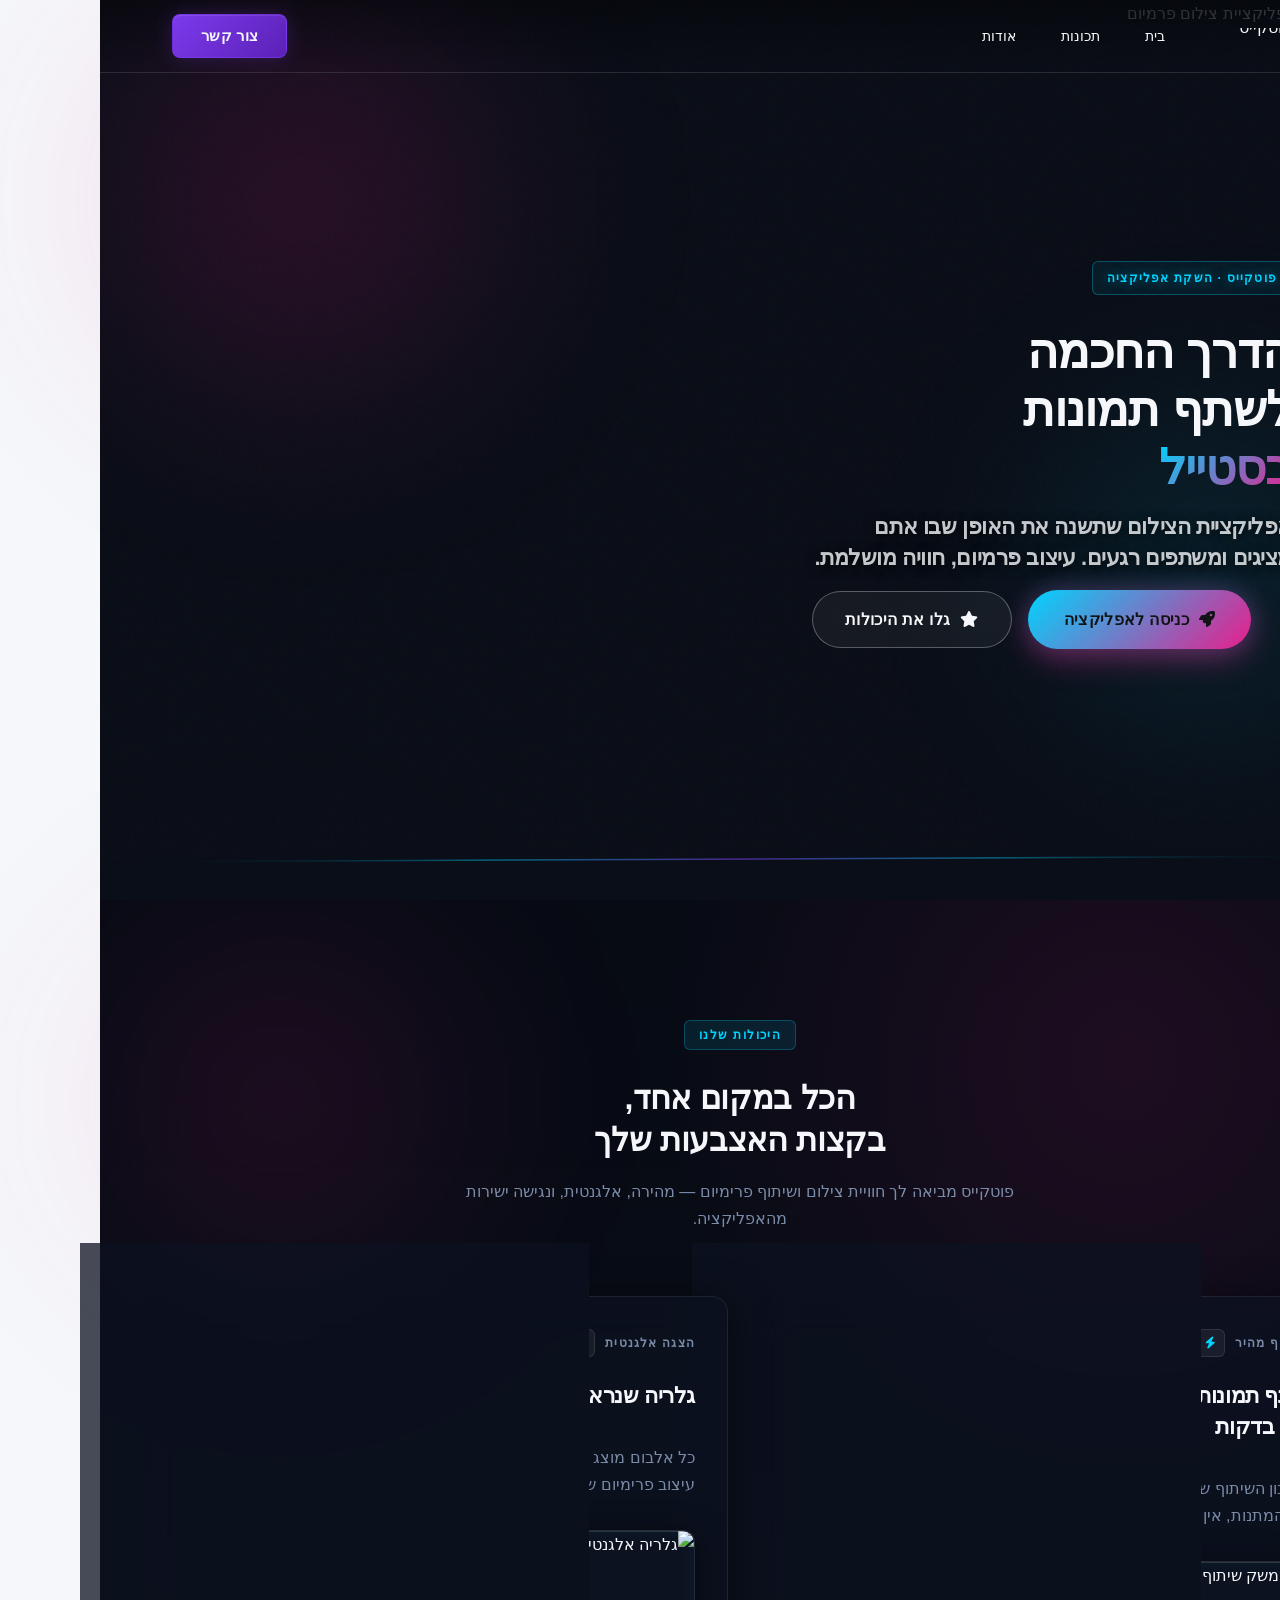
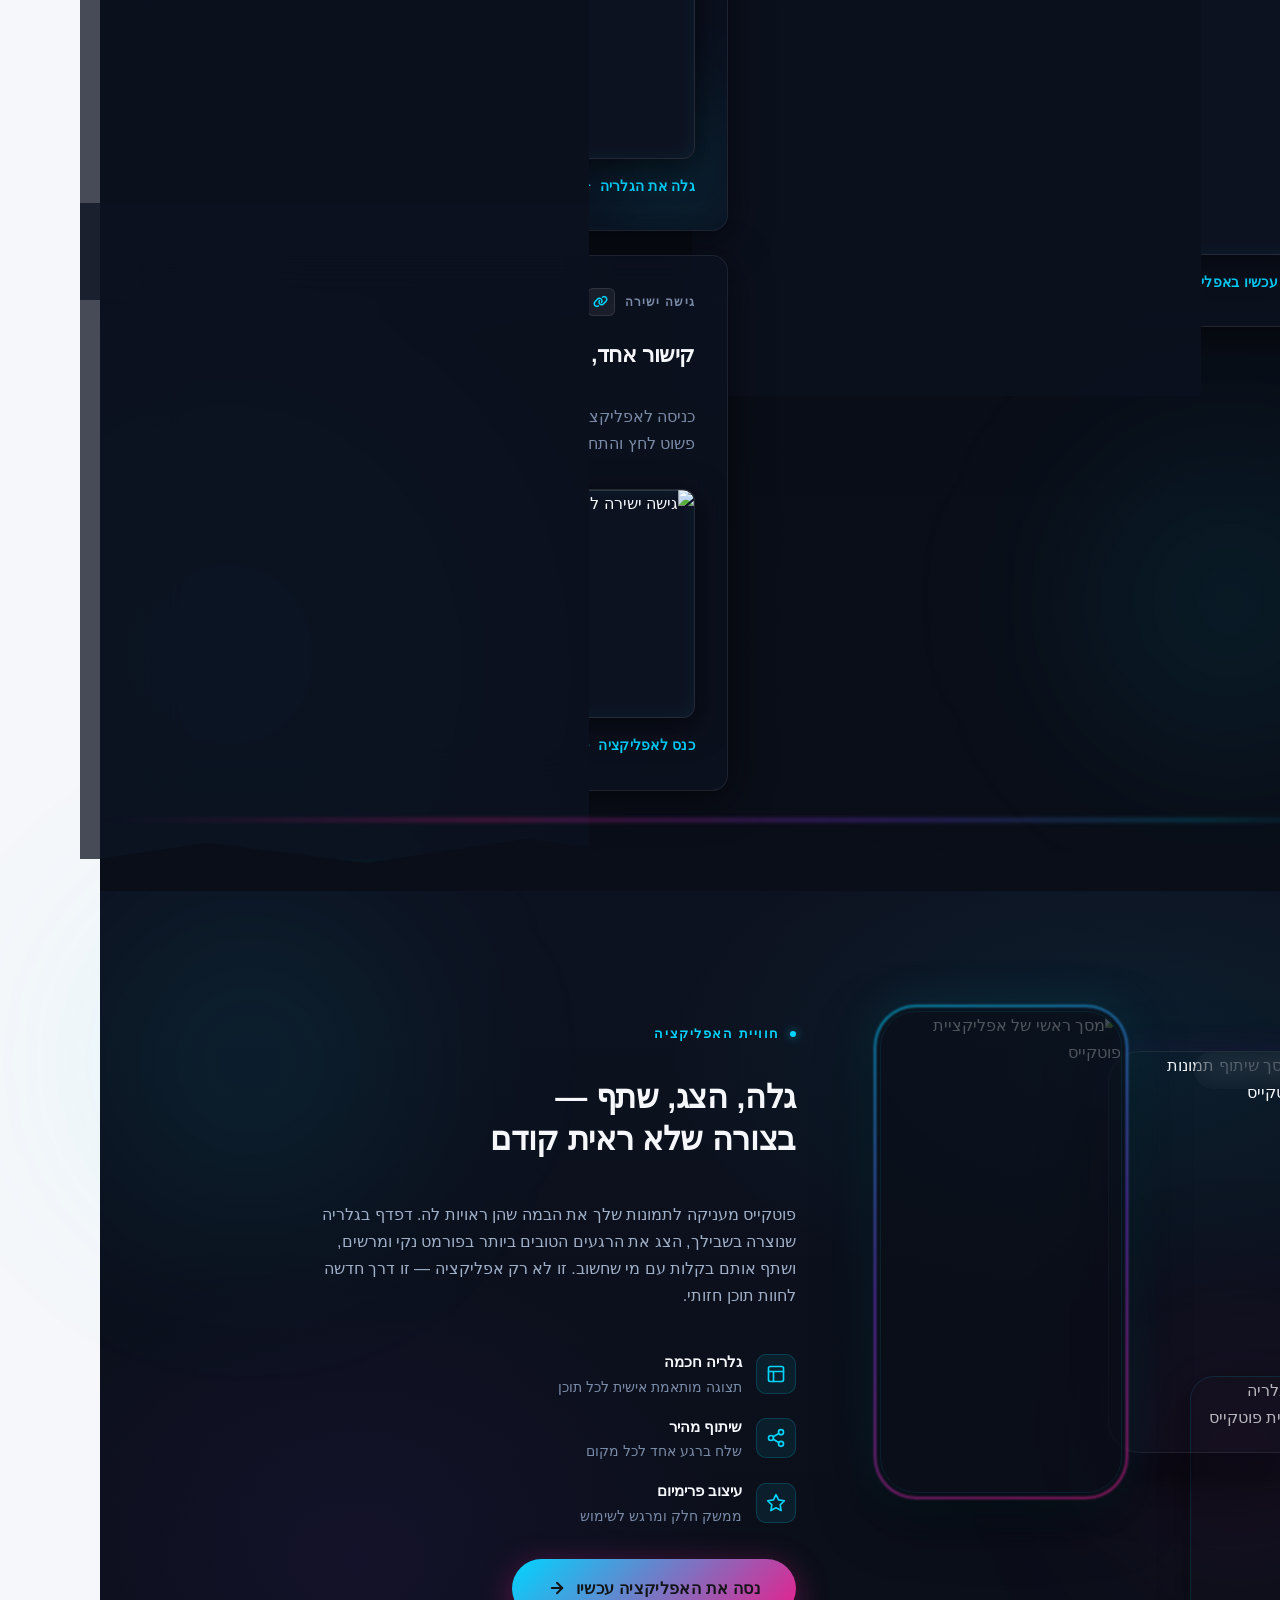
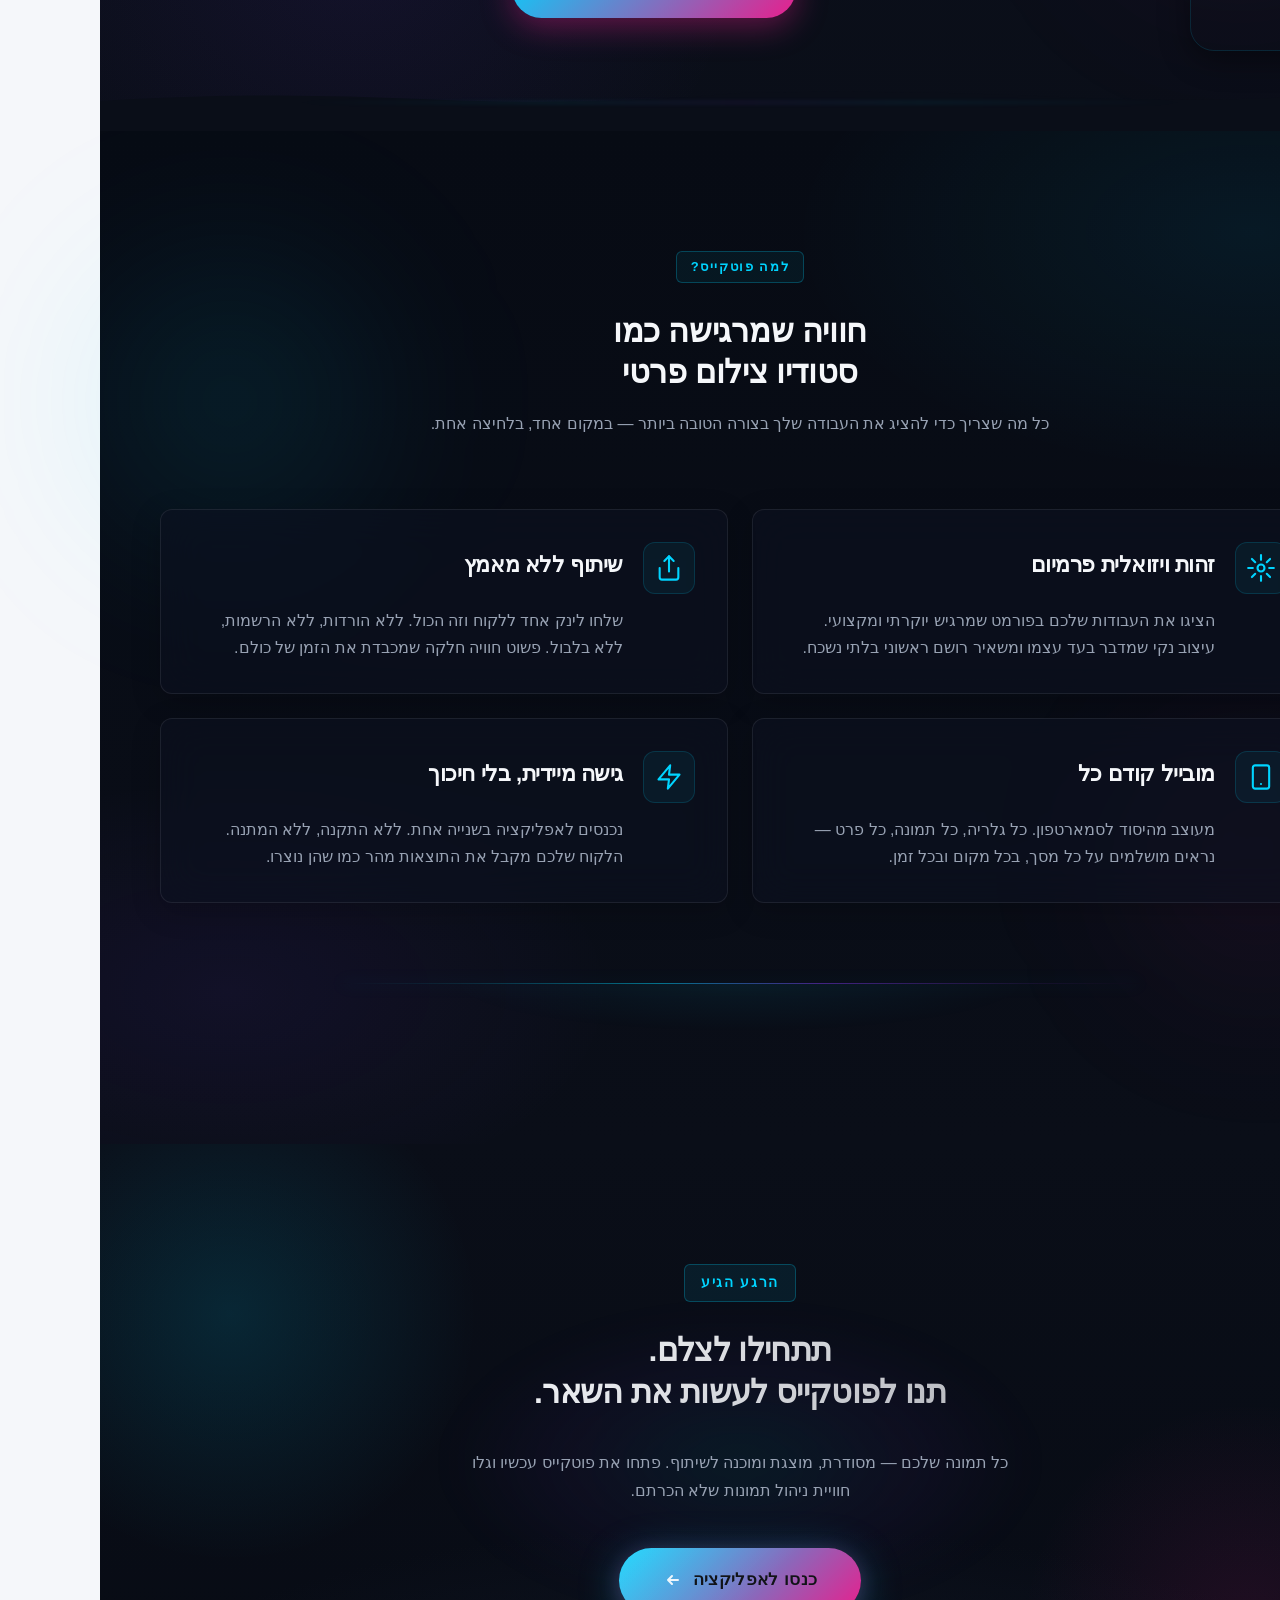
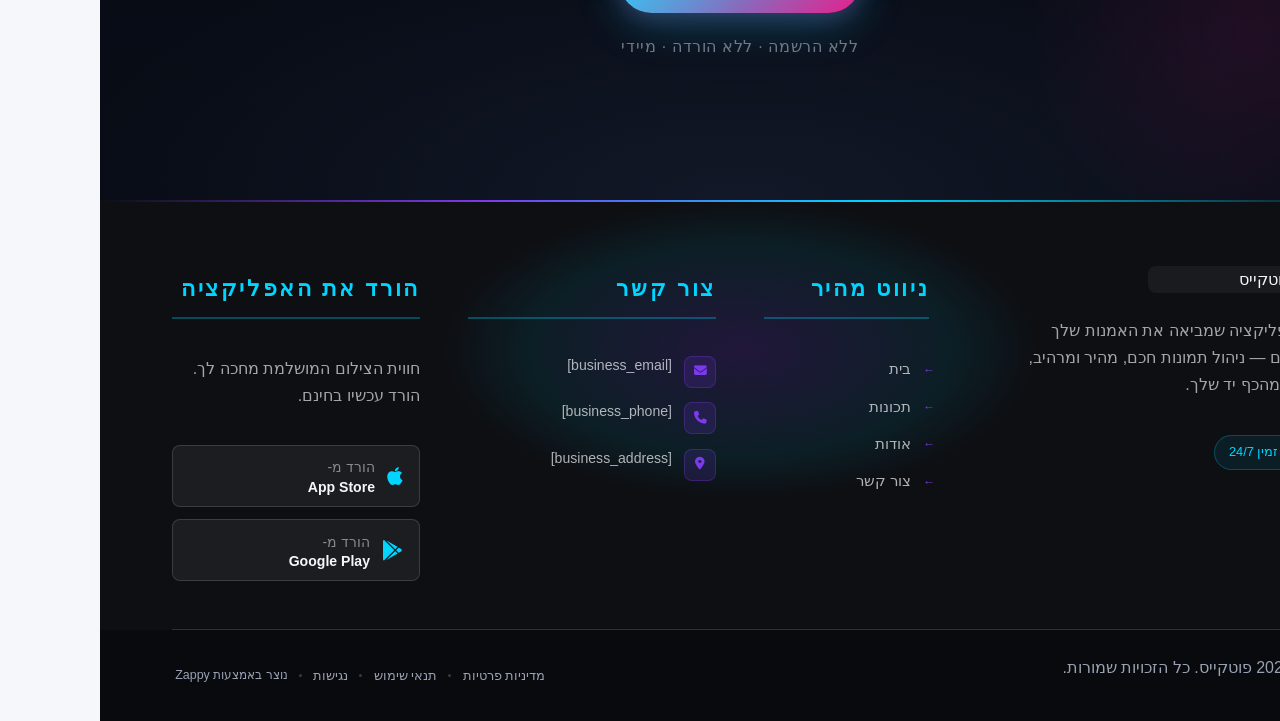
==== commit c32f0a7f: "Incremental sync: 1 page(s) — update_text" ====
--- a/index.html
+++ b/index.html
@@ -960,7 +960,7 @@
   </div>
 </section>
 
-<section data-band-index="2" class="index-showcase-section" data-layout-spec="בית-showcase" dir="rtl">
+<section data-band-index="2" class="index-showcase-section" data-layout-spec="בית-showcase" dir="rtl" id="index-showcase-section">
   <!-- Decorative orbs -->
   <div class="showcase-orb showcase-orb--cyan" aria-hidden="true"></div>
   <div class="showcase-orb showcase-orb--pink" aria-hidden="true"></div>
@@ -970,20 +970,20 @@
     <div class="showcase-visual" aria-hidden="false">
       <!-- Peeking backplate tile (bottom-end corner) -->
       <div class="showcase-backplate">
-        <img loading="lazy" decoding="async" data-placeholder="index-showcase-image-3" data-context="Fotcase mobile app screenshot showing a photo gallery grid view with darkened thumbnails and cyan neon edge glow, on a dark background, premium tech aesthetic" width="220" height="380" src="/assets/site-index-showcase-image-3.webp" alt="תצוגת גלריה באפליקציית פוטקייס" class="showcase-phone showcase-phone--back">
+        <img loading="lazy" decoding="async" data-placeholder="index-showcase-image-3" data-context="Fotcase mobile app screenshot showing a photo gallery grid view with darkened thumbnails and cyan neon edge glow, on a dark background, premium tech aesthetic" width="220" height="380" src="/assets/site-index-showcase-image-3.webp" alt="תצוגת גלריה באפליקציית פוטקייס" class="showcase-phone showcase-phone--back" data-element-type="image" data-element-id="img-1779545851018-ak5docm8d" style="">
       </div>
 
       <!-- Secondary phone mockup -->
       <div class="showcase-phone-wrap showcase-phone-wrap--secondary">
         <div class="showcase-phone-frame">
-          <img loading="lazy" decoding="async" data-placeholder="index-showcase-image-2" data-context="Fotcase app on a modern smartphone showing a photo sharing screen with elegant dark UI, neon cyan accent highlights, and a curated photo collection, realistic phone mockup on dark background" width="260" height="520" src="/assets/site-index-showcase-image-2.webp" alt="מסך שיתוף תמונות בפוטקייס" class="showcase-phone showcase-phone--secondary">
+          <img loading="lazy" decoding="async" data-placeholder="index-showcase-image-2" data-context="Fotcase app on a modern smartphone showing a photo sharing screen with elegant dark UI, neon cyan accent highlights, and a curated photo collection, realistic phone mockup on dark background" width="260" height="520" src="/assets/site-index-showcase-image-2.webp" alt="מסך שיתוף תמונות בפוטקייס" class="showcase-phone showcase-phone--secondary" data-element-type="image" data-element-id="img-1779545851018-75cl55z5i" style="">
         </div>
       </div>
 
       <!-- Primary phone mockup -->
       <div class="showcase-phone-wrap showcase-phone-wrap--primary">
         <div class="showcase-phone-frame showcase-phone-frame--primary">
-          <img loading="lazy" decoding="async" data-placeholder="index-showcase-image-1" data-context="Fotcase mobile app main screen showing a beautifully curated photo portfolio with darkened image thumbnails, cyan neon glow edges, elegant dark UI, presented on a premium smartphone mockup with glowing neon border frame, cinematic product photography style" width="300" height="600" src="/assets/site-index-showcase-image-1.webp" alt="מסך ראשי של אפליקציית פוטקייס" class="showcase-phone showcase-phone--primary">
+          <img loading="lazy" decoding="async" data-placeholder="index-showcase-image-1" data-context="Fotcase mobile app main screen showing a beautifully curated photo portfolio with darkened image thumbnails, cyan neon glow edges, elegant dark UI, presented on a premium smartphone mockup with glowing neon border frame, cinematic product photography style" width="300" height="600" src="/assets/site-index-showcase-image-1.webp" alt="מסך ראשי של אפליקציית פוטקייס" class="showcase-phone showcase-phone--primary" data-element-type="image" data-element-id="img-1779545851018-vc02u6mw2" style="">
         </div>
         <!-- Neon border glow on primary phone -->
         <div class="showcase-neon-border" aria-hidden="true"></div>
@@ -992,7 +992,7 @@
       <!-- Floating glass badge -->
       <div class="showcase-badge" aria-hidden="true">
         <span class="showcase-badge-dot"></span>
-        <span class="showcase-badge-text">חי עכשיו</span>
+        <span class="showcase-badge-text" style="">&nbsp;שידור חי עכשיו</span>
       </div>
     </div>
 
@@ -1038,8 +1038,8 @@
       </div>
 
       <div class="showcase-cta-wrap">
-        <a href="https://app.base44.com/apps/69f72c06f3842066f5db1404/editor/preview" target="_blank" rel="noopener noreferrer" class="btn-primary showcase-cta">
-          <span>נסה את האפליקציה עכשיו</span>
+        <a href="https://app.base44.com/apps/69f72c06f3842066f5db1404/editor/preview" target="_blank" rel="noopener noreferrer" class="btn-primary showcase-cta" style="color: rgb(17, 19, 23) !important;" data-element-type="button" data-element-id="btn-1779545850991-mmolfidz8" data-native-element="true">
+          <span style="color: rgb(17, 19, 23) !important;">נסה את האפליקציה עכשיו</span>
           <svg width="18" height="18" viewBox="0 0 24 24" fill="none" stroke="currentColor" stroke-width="2.5" stroke-linecap="round" stroke-linejoin="round" aria-hidden="true"><line x1="19" y1="12" x2="5" y2="12"></line><polyline points="12 5 5 12 12 19"></polyline></svg>
         </a>
       </div>
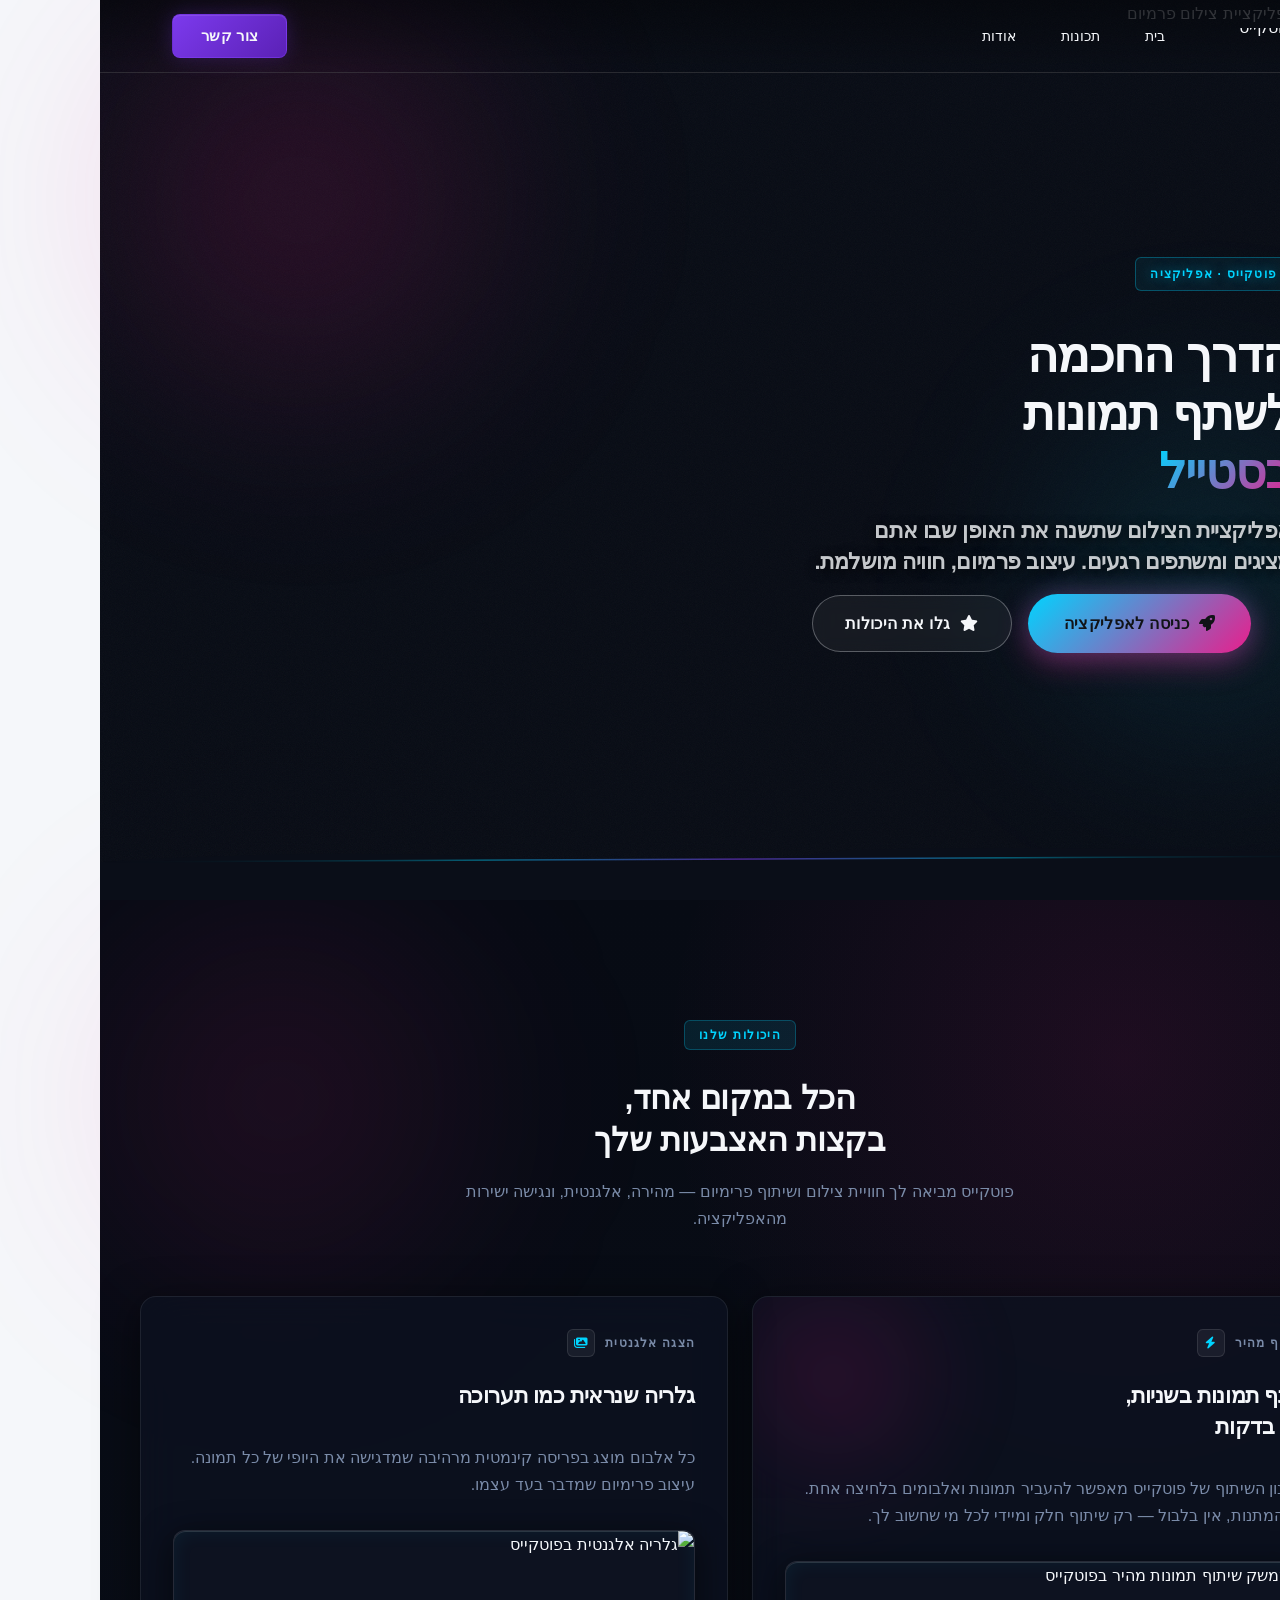
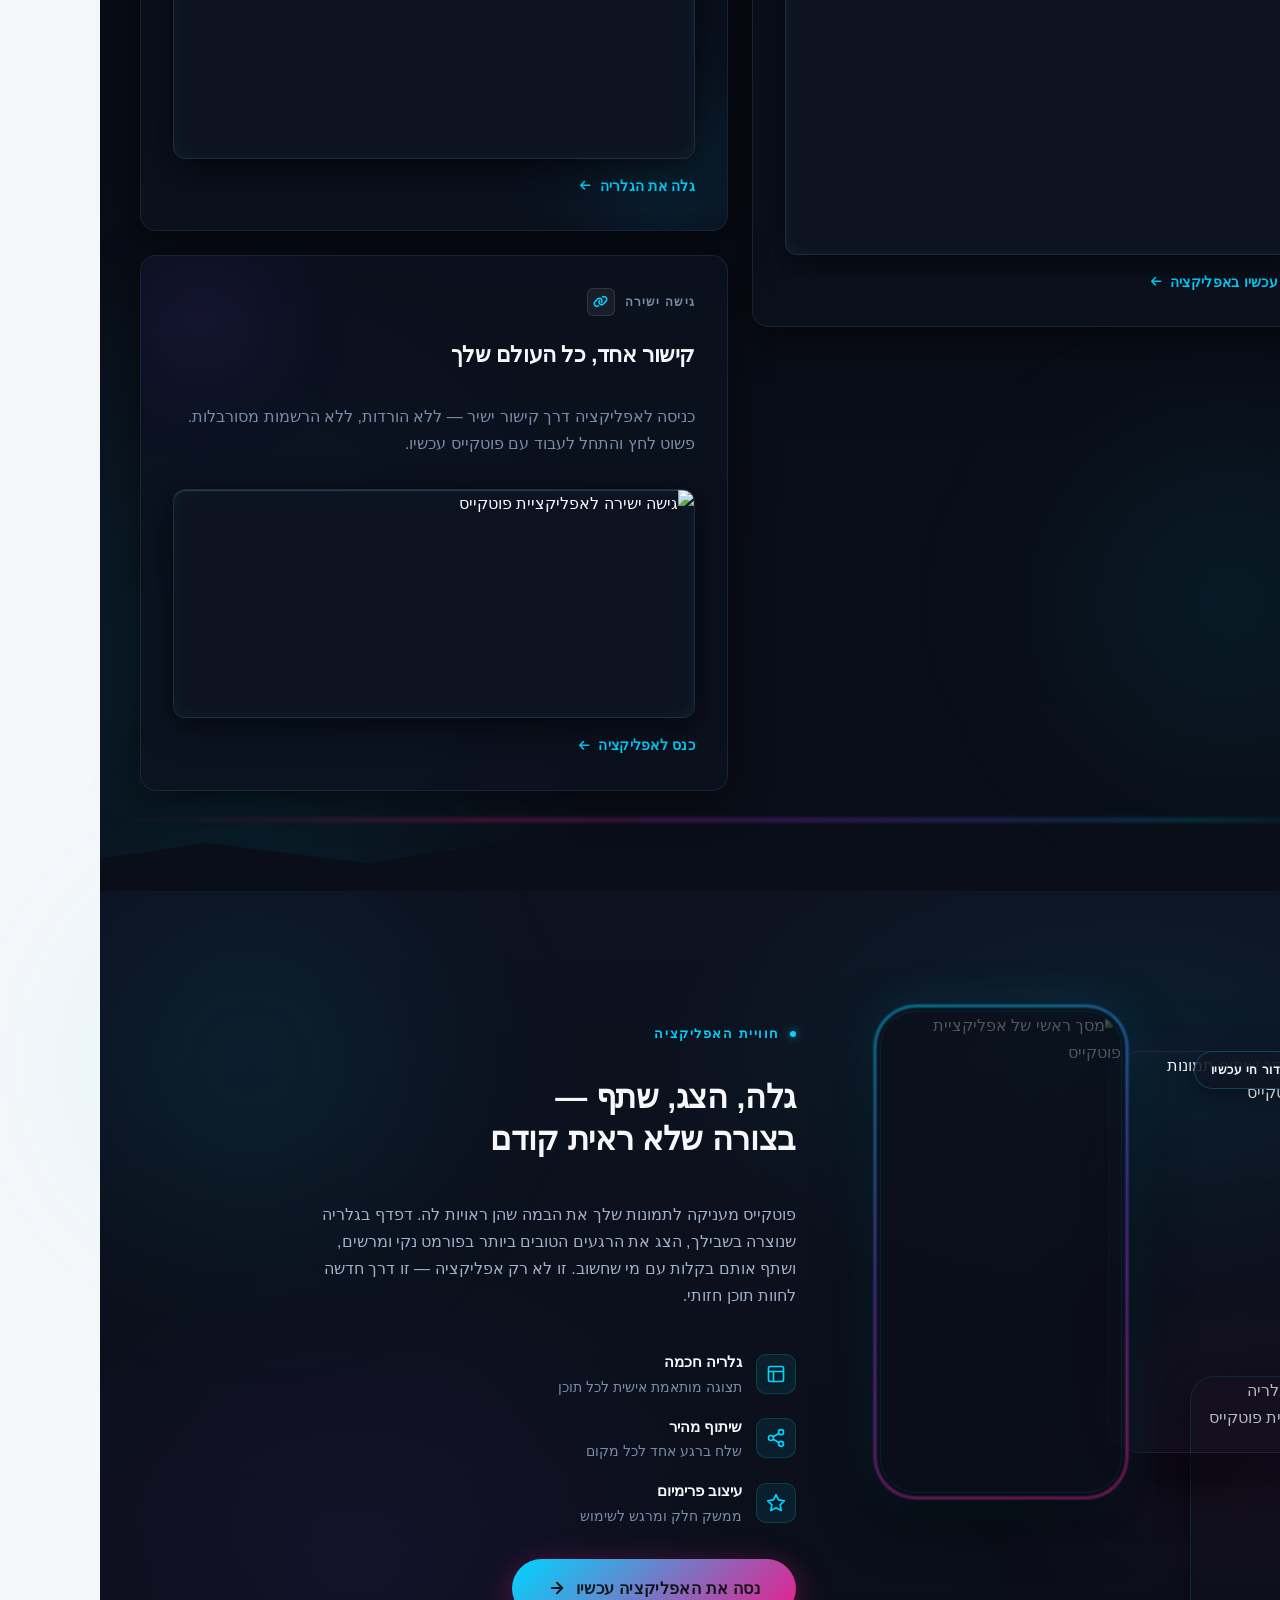
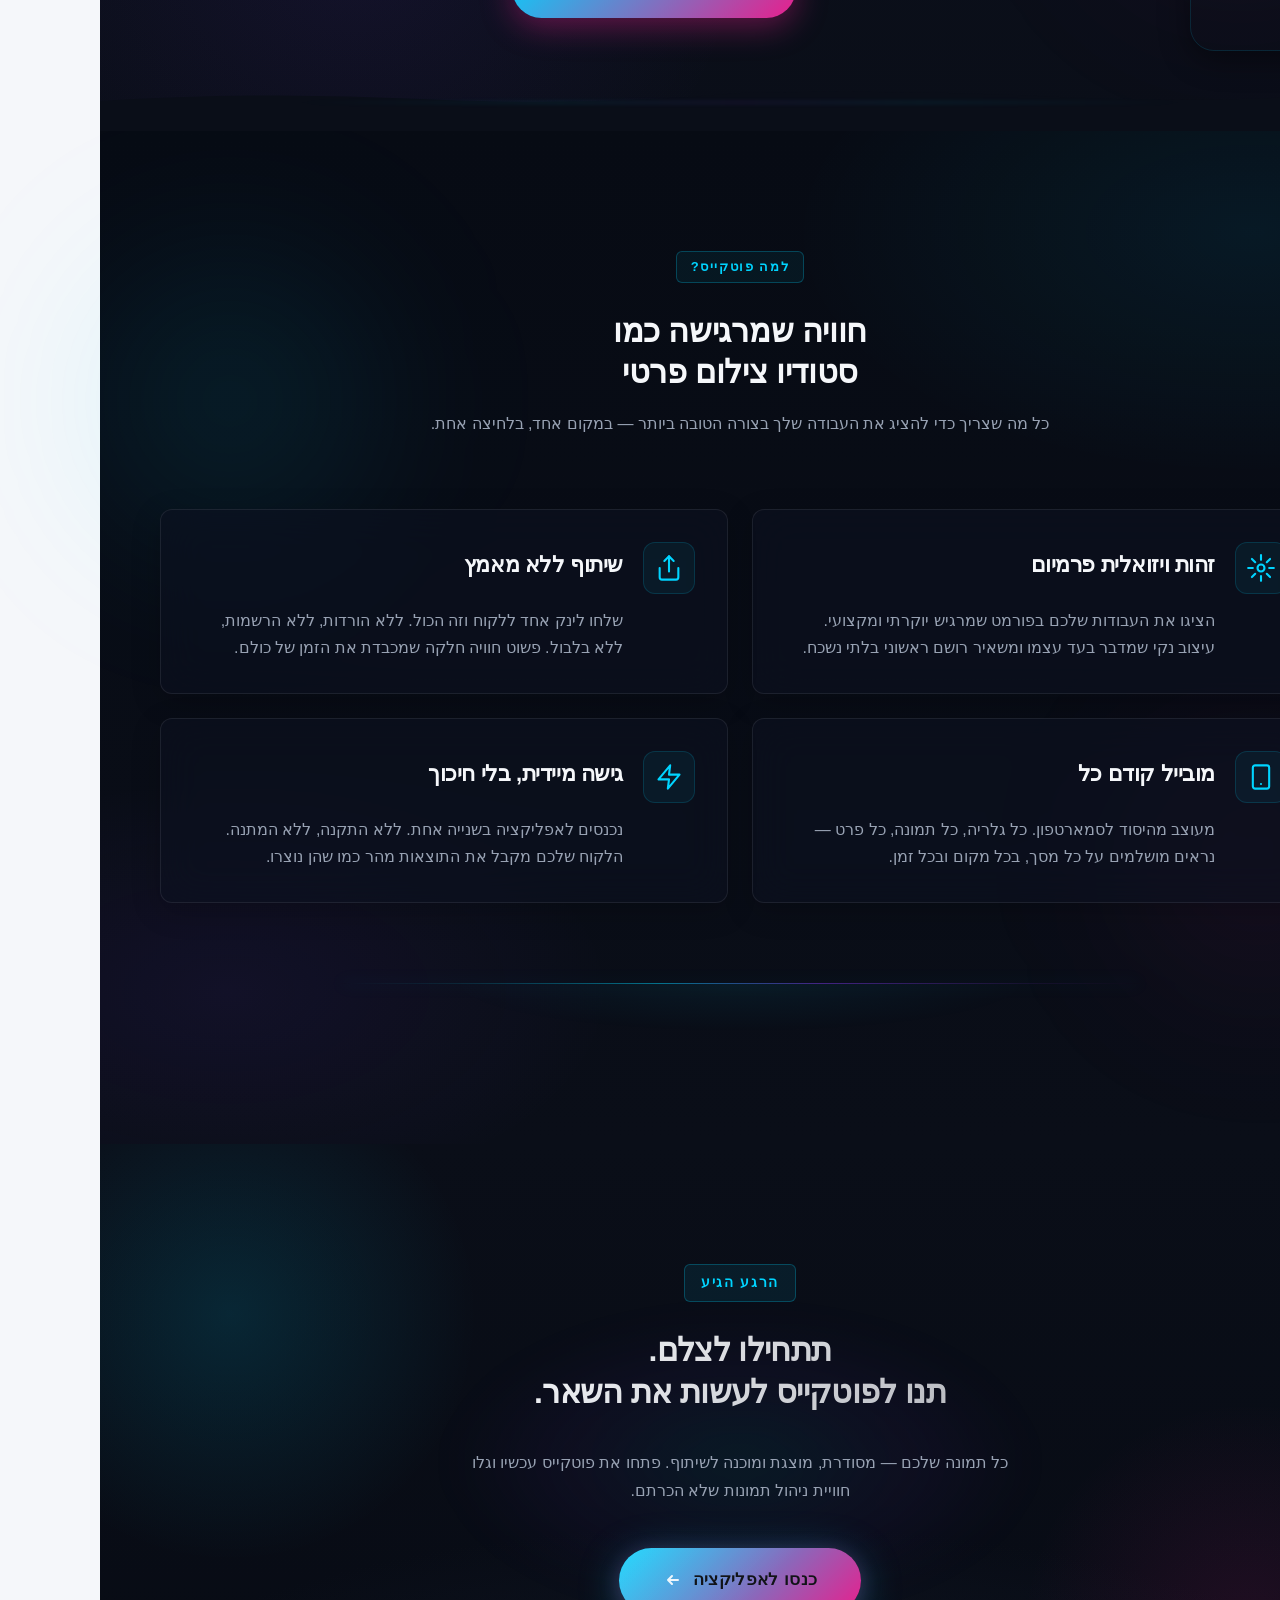
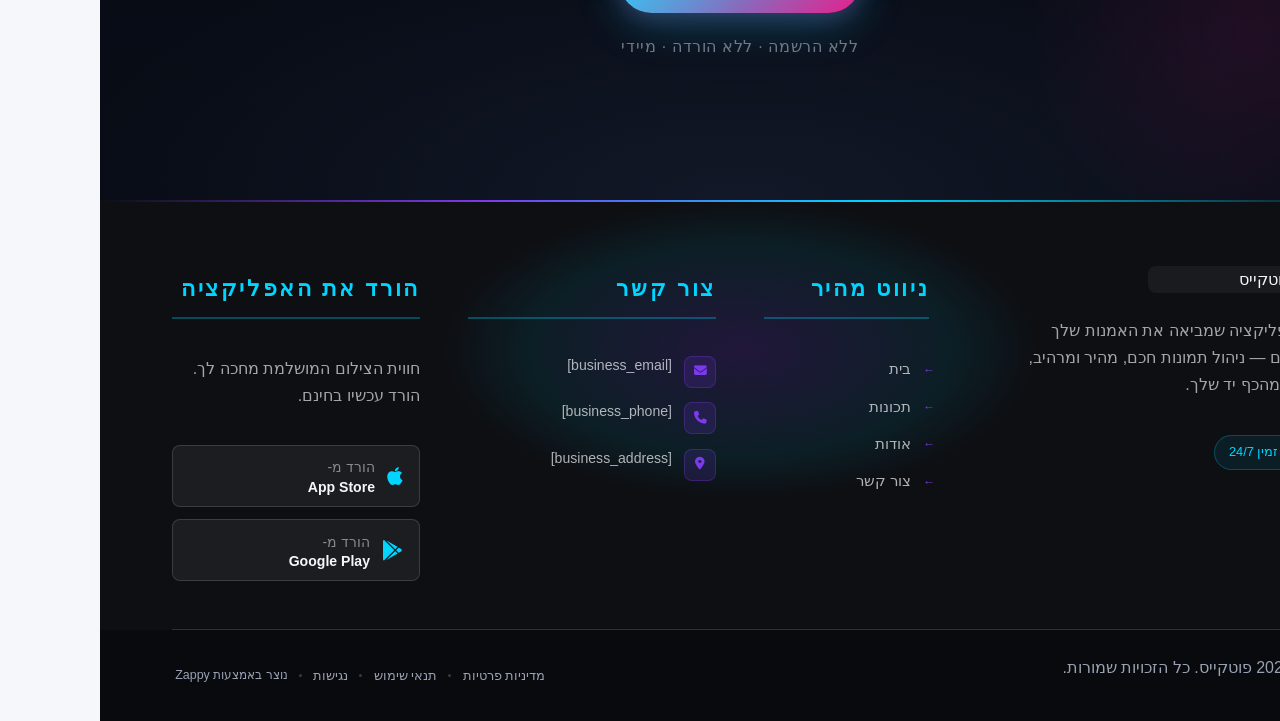
==== commit 1f4e9d44: "Incremental sync: 1 page(s) — update_text" ====
--- a/index.html
+++ b/index.html
@@ -812,10 +812,10 @@
 </script>
   
   <main id="main">
-    <section data-band-index="0" class="index-hero-section" data-layout-spec="בית-hero" dir="rtl" data-hero-type="fullscreen-scrim">
+    <section data-band-index="0" class="index-hero-section" data-layout-spec="בית-hero" dir="rtl" data-hero-type="fullscreen-scrim" id="index-hero-section">
   <!-- Background Image -->
   <div class="index-hero-bg">
-    <img loading="eager" fetchpriority="high" data-hero-bg="true" data-placeholder="index-hero-image-1" data-context="Cinematic night photography scene for a premium mobile app launch. A dark atmospheric studio environment with dramatic lighting, glowing smartphone screens displaying beautiful photo galleries, neon cyan and violet light streaks reflecting on sleek surfaces, shallow depth of field, film grain texture, high-end editorial feel, deep shadows, bokeh light orbs in background, premium tech product photography atmosphere" width="1200" height="700" src="/assets/site-index-hero-image-1.webp" alt="פוטקייס - אפליקציית צילום פרמיום">
+    <img loading="eager" fetchpriority="high" data-hero-bg="true" data-placeholder="index-hero-image-1" data-context="Cinematic night photography scene for a premium mobile app launch. A dark atmospheric studio environment with dramatic lighting, glowing smartphone screens displaying beautiful photo galleries, neon cyan and violet light streaks reflecting on sleek surfaces, shallow depth of field, film grain texture, high-end editorial feel, deep shadows, bokeh light orbs in background, premium tech product photography atmosphere" width="1200" height="700" src="/assets/site-index-hero-image-1.webp" alt="פוטקייס - אפליקציית צילום פרמיום" data-hero-background="true" data-element-type="image" data-element-id="img-1779545999495-p9wsf56bi">
   </div>
 
   <!-- Scrim Overlay -->
@@ -831,15 +831,15 @@
   <!-- Content Overlay -->
   <div class="index-hero-container">
     <div class="index-hero-content">
-      <span class="index-hero-label">פוטקייס · השקת אפליקציה</span>
-      <h1 class="index-hero-h1">הדרך החכמה<br>לשתף תמונות<br><span class="index-hero-gradient-text">בסטייל</span></h1>
+      <p><span class="index-hero-label" style="">פוטקייס · אפליקציה</span>
+      </p><h1 class="index-hero-h1">הדרך החכמה<br>לשתף תמונות<br><span class="index-hero-gradient-text" style="color: rgb(17, 19, 23) !important;">בסטייל</span></h1>
       <h3 class="index-hero-subtitle">אפליקציית הצילום שתשנה את האופן שבו אתם מציגים ומשתפים רגעים. עיצוב פרמיום, חוויה מושלמת.</h3>
       <div class="index-hero-ctas">
-        <a href="https://app.base44.com/apps/69f72c06f3842066f5db1404/editor/preview" target="_blank" rel="noopener noreferrer" class="index-hero-btn-primary">
+        <a href="https://app.base44.com/apps/69f72c06f3842066f5db1404/editor/preview" target="_blank" rel="noopener noreferrer" class="index-hero-btn-primary" style="color: rgb(17, 19, 23) !important;" data-element-type="button" data-element-id="btn-1779545999488-ylbtms8ll" data-native-element="true">
           <i class="fa-solid fa-rocket" aria-hidden="true"></i>
           כניסה לאפליקציה
         </a>
-        <a href="#features" class="index-hero-btn-secondary">
+        <a href="#features" class="index-hero-btn-secondary" data-element-type="button" data-element-id="btn-1779545999488-d3rvuami3" data-native-element="true">
           <i class="fa-solid fa-star" aria-hidden="true"></i>
           גלו את היכולות
         </a>
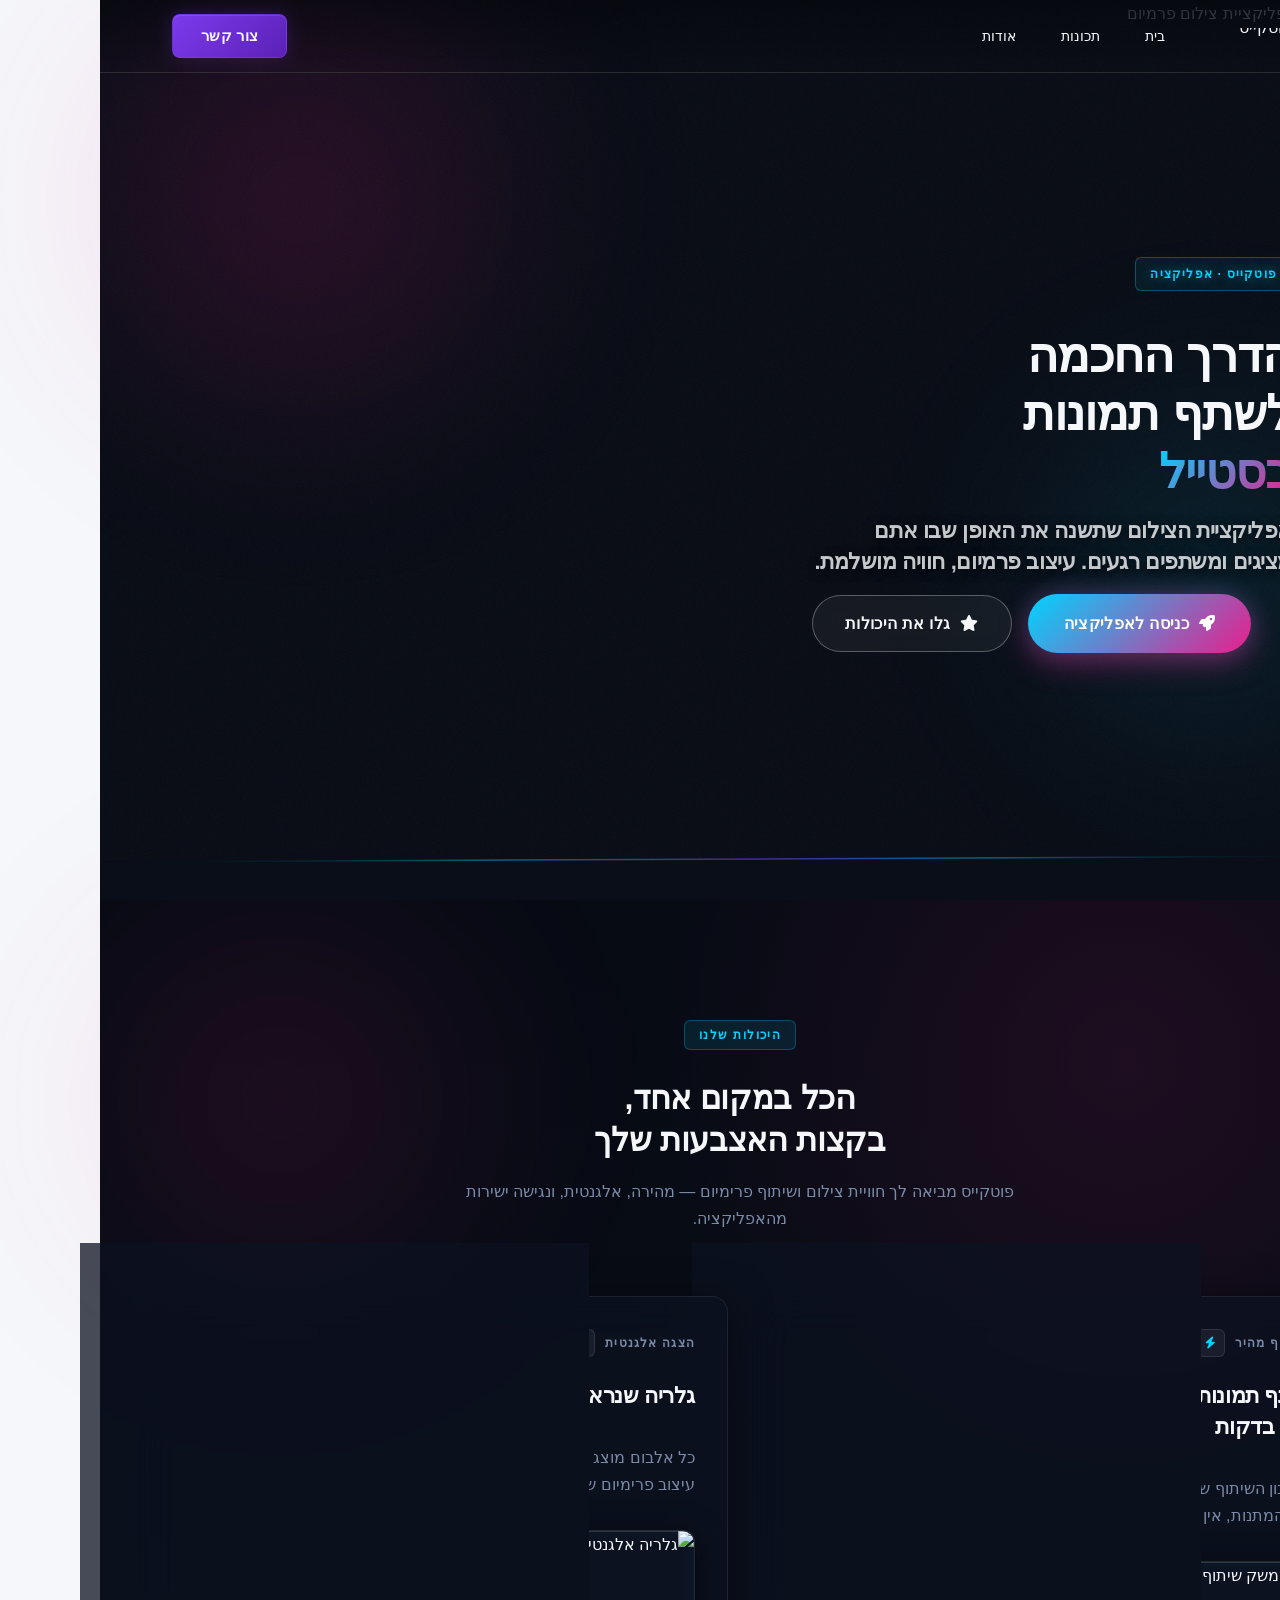
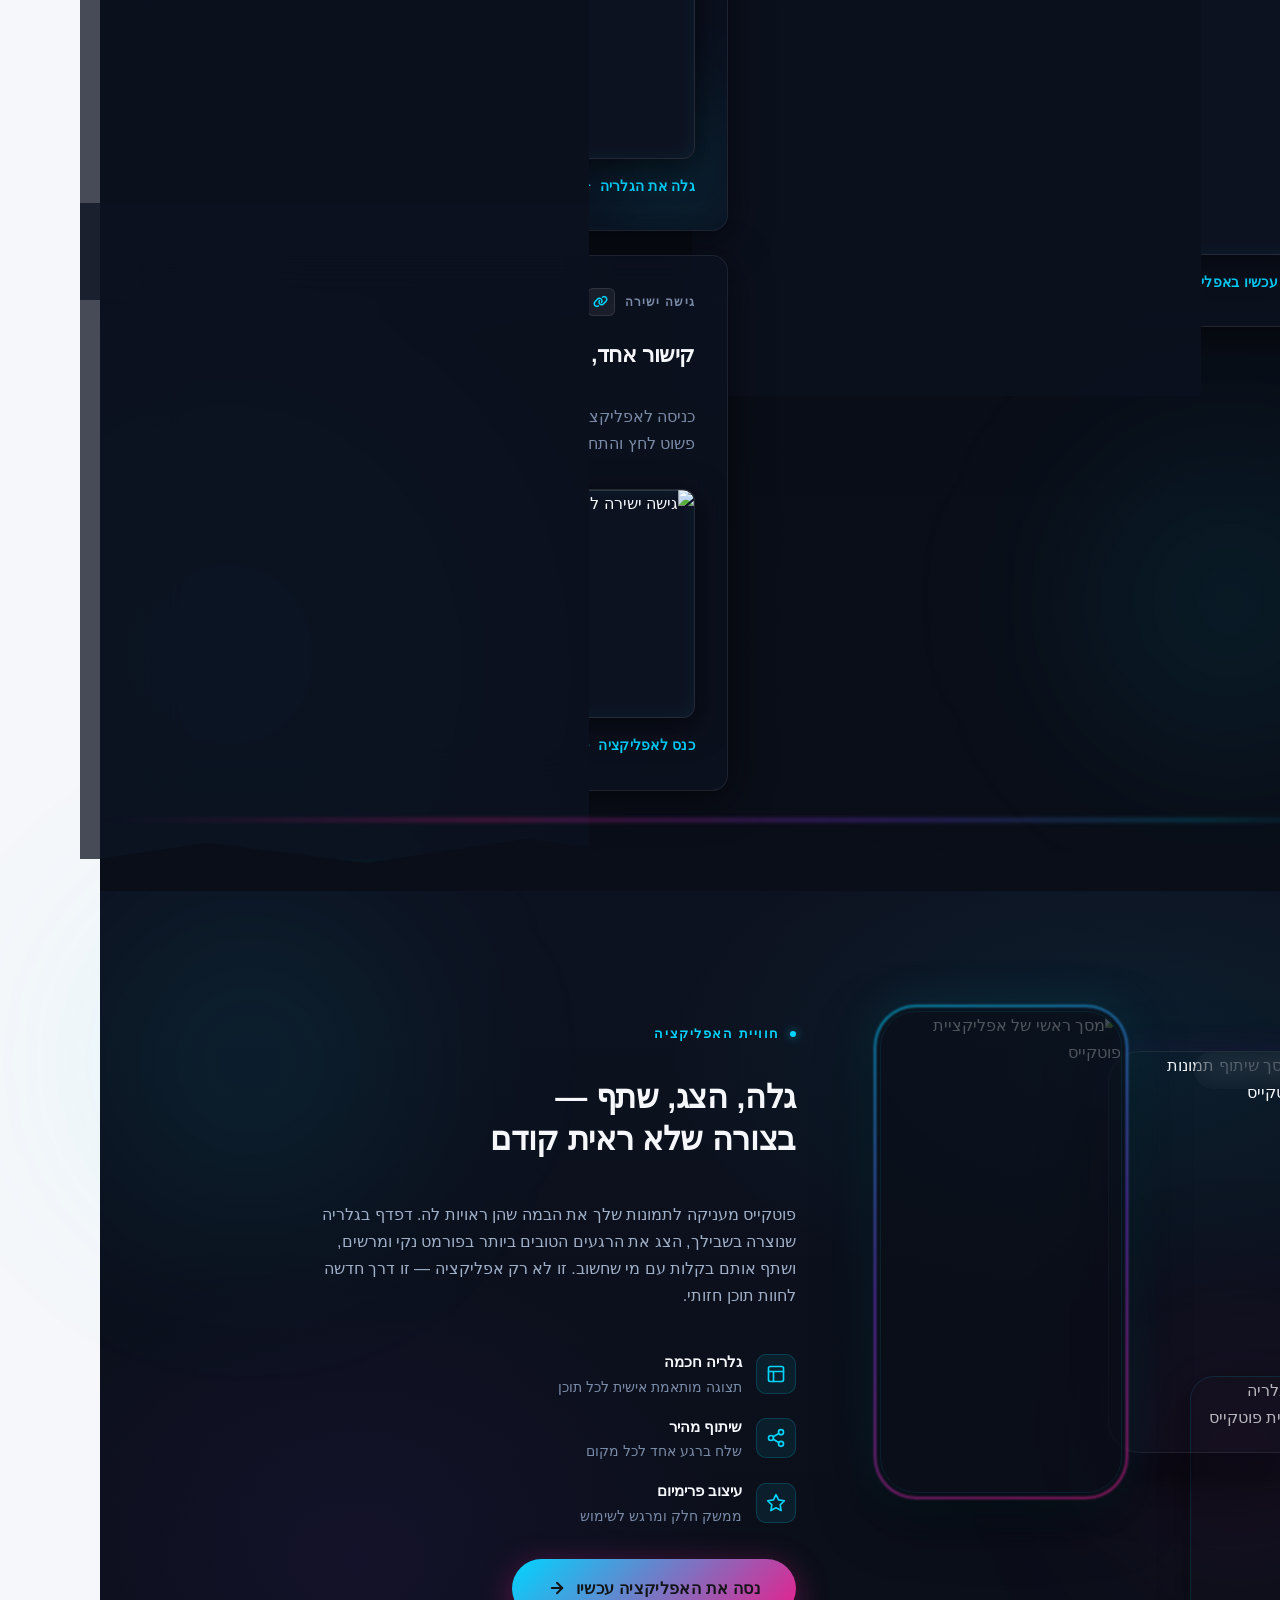
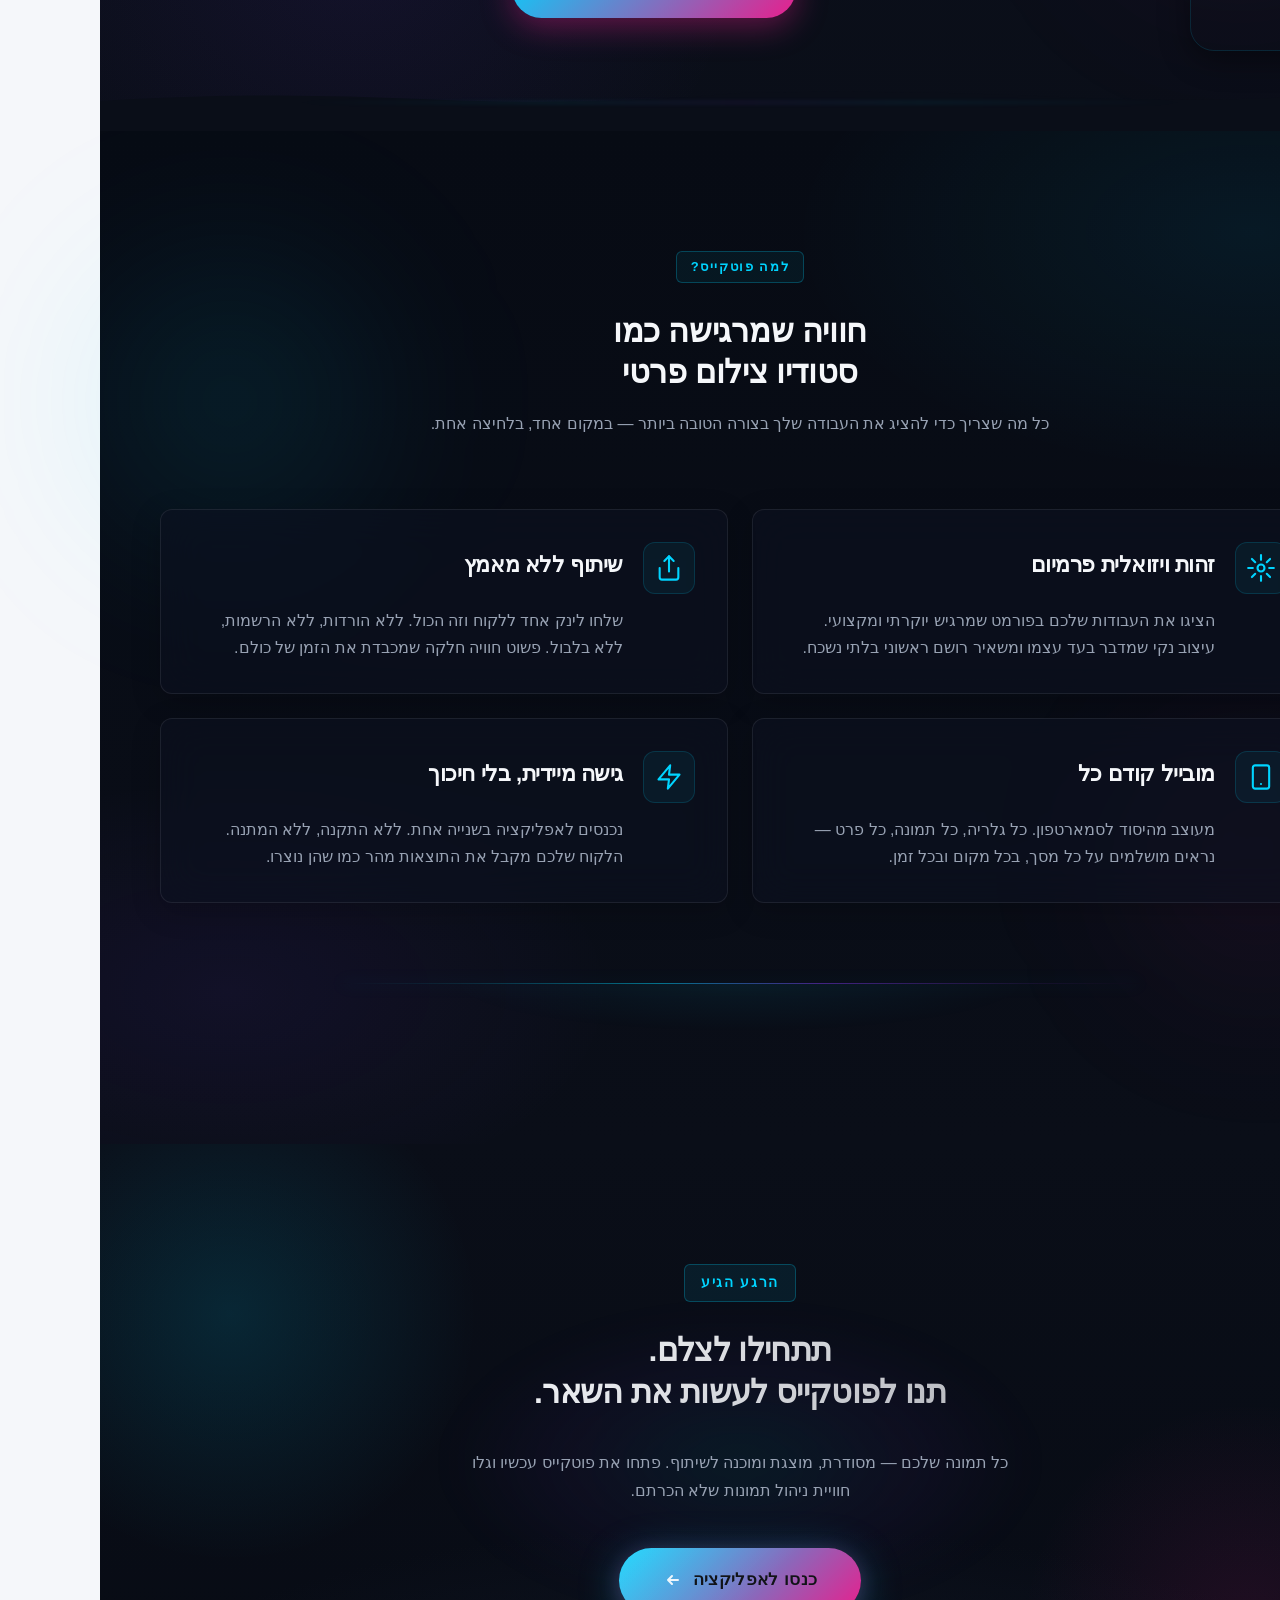
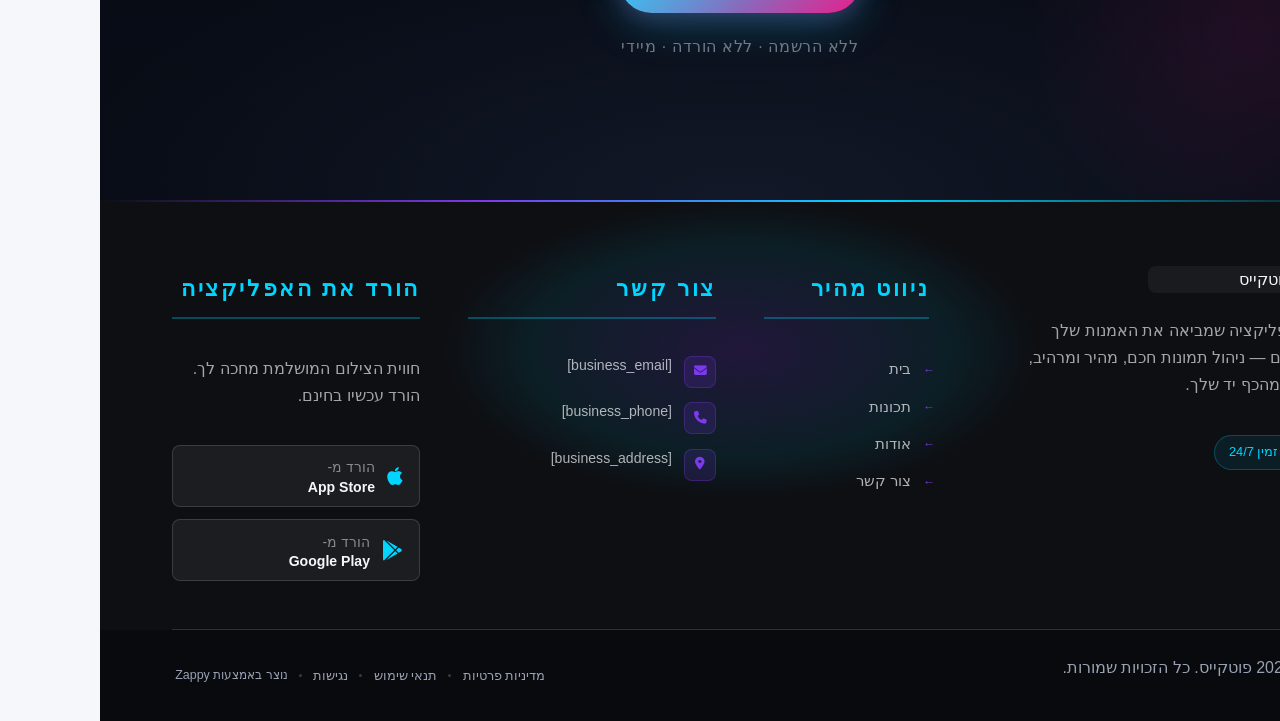
==== commit 0d5ddf1d: "Incremental sync: 1 page(s) — update_button" ====
--- a/index.html
+++ b/index.html
@@ -831,11 +831,11 @@
   <!-- Content Overlay -->
   <div class="index-hero-container">
     <div class="index-hero-content">
-      <p><span class="index-hero-label" style="">פוטקייס · אפליקציה</span>
+      <p style=""><span class="index-hero-label" style="">פוטקייס · אפליקציה</span>
       </p><h1 class="index-hero-h1">הדרך החכמה<br>לשתף תמונות<br><span class="index-hero-gradient-text" style="color: rgb(17, 19, 23) !important;">בסטייל</span></h1>
       <h3 class="index-hero-subtitle">אפליקציית הצילום שתשנה את האופן שבו אתם מציגים ומשתפים רגעים. עיצוב פרמיום, חוויה מושלמת.</h3>
       <div class="index-hero-ctas">
-        <a href="https://app.base44.com/apps/69f72c06f3842066f5db1404/editor/preview" target="_blank" rel="noopener noreferrer" class="index-hero-btn-primary" style="color: rgb(17, 19, 23) !important;" data-element-type="button" data-element-id="btn-1779545999488-ylbtms8ll" data-native-element="true">
+        <a href="https://-case.base44.app" target="_blank" rel="noopener noreferrer" class="index-hero-btn-primary btn btn-primary" style="color: rgb(255, 255, 255) !important; outline: none; border-color: transparent !important; background-color: transparent !important; background-image: linear-gradient(135deg, rgb(0, 212, 255), rgb(233, 30, 140)) !important;" data-element-type="button" data-element-id="btn-1779545999488-ylbtms8ll" data-native-element="true">
           <i class="fa-solid fa-rocket" aria-hidden="true"></i>
           כניסה לאפליקציה
         </a>
